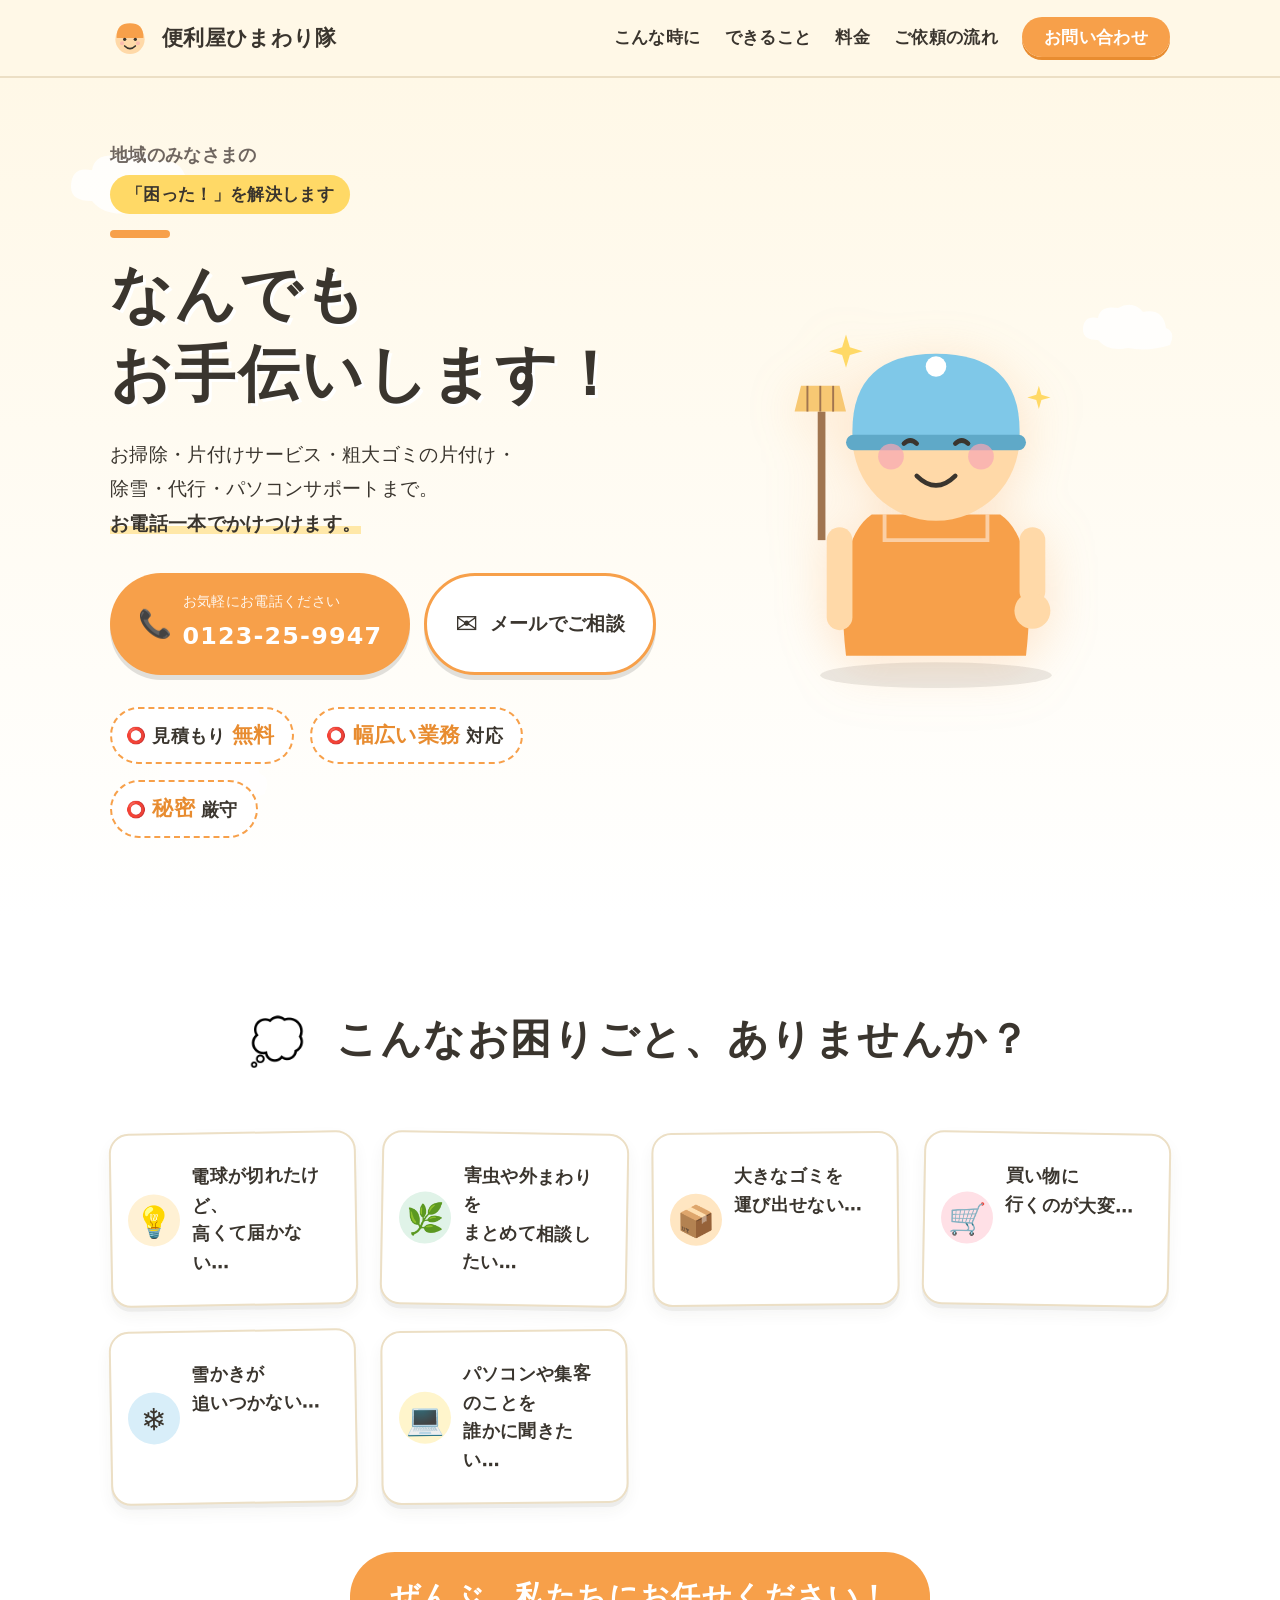
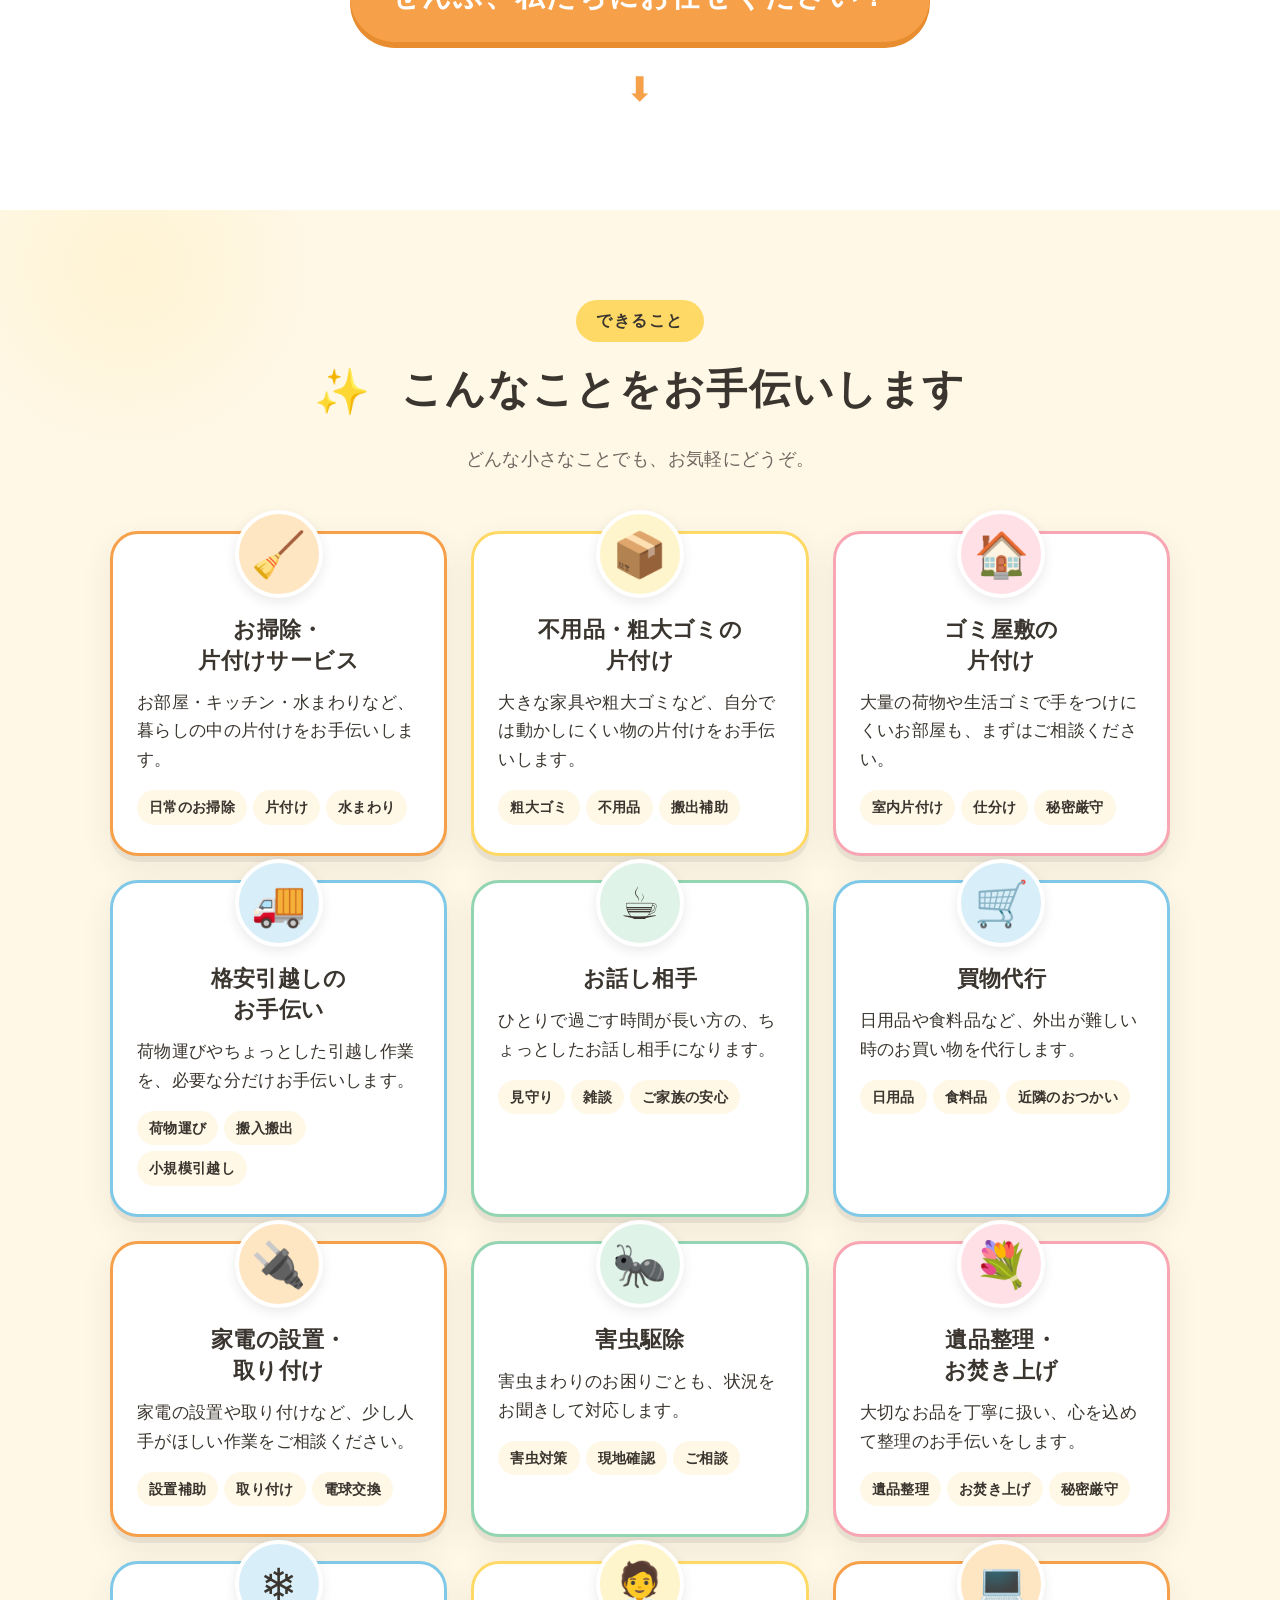
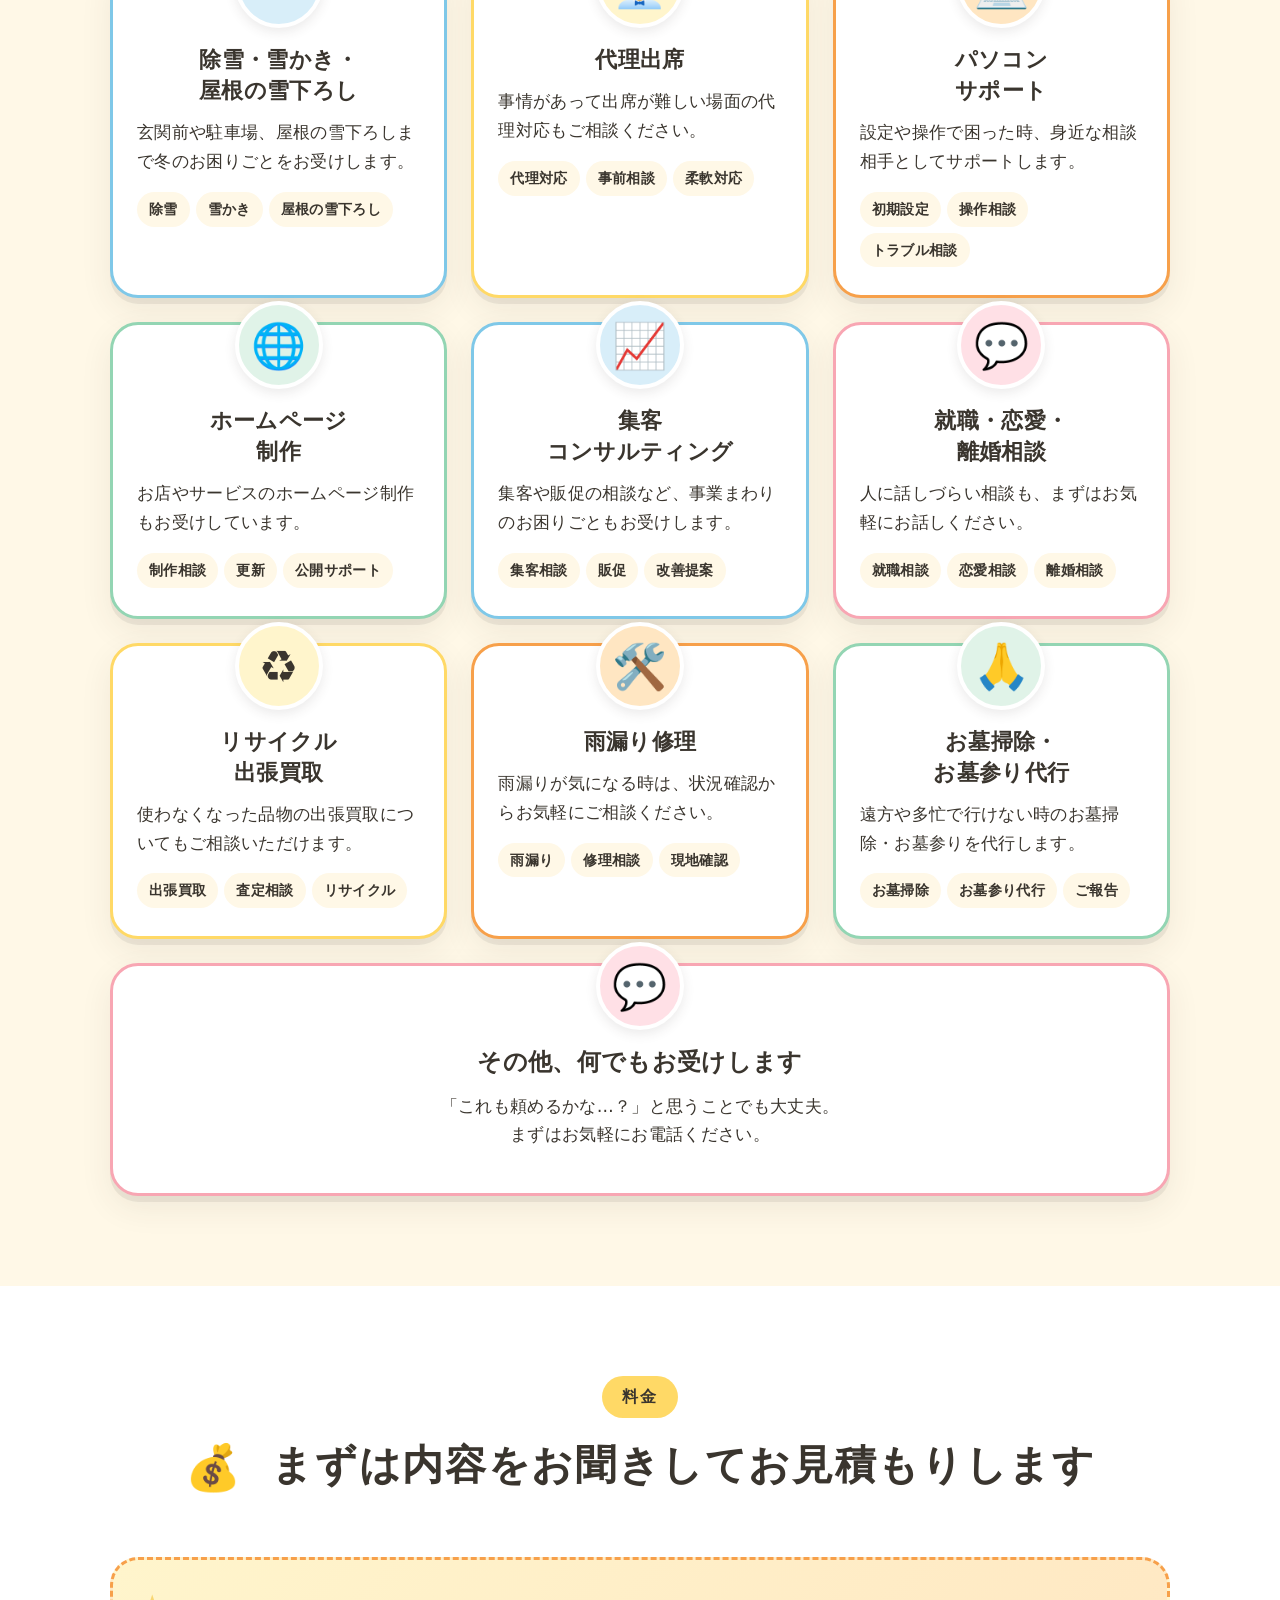
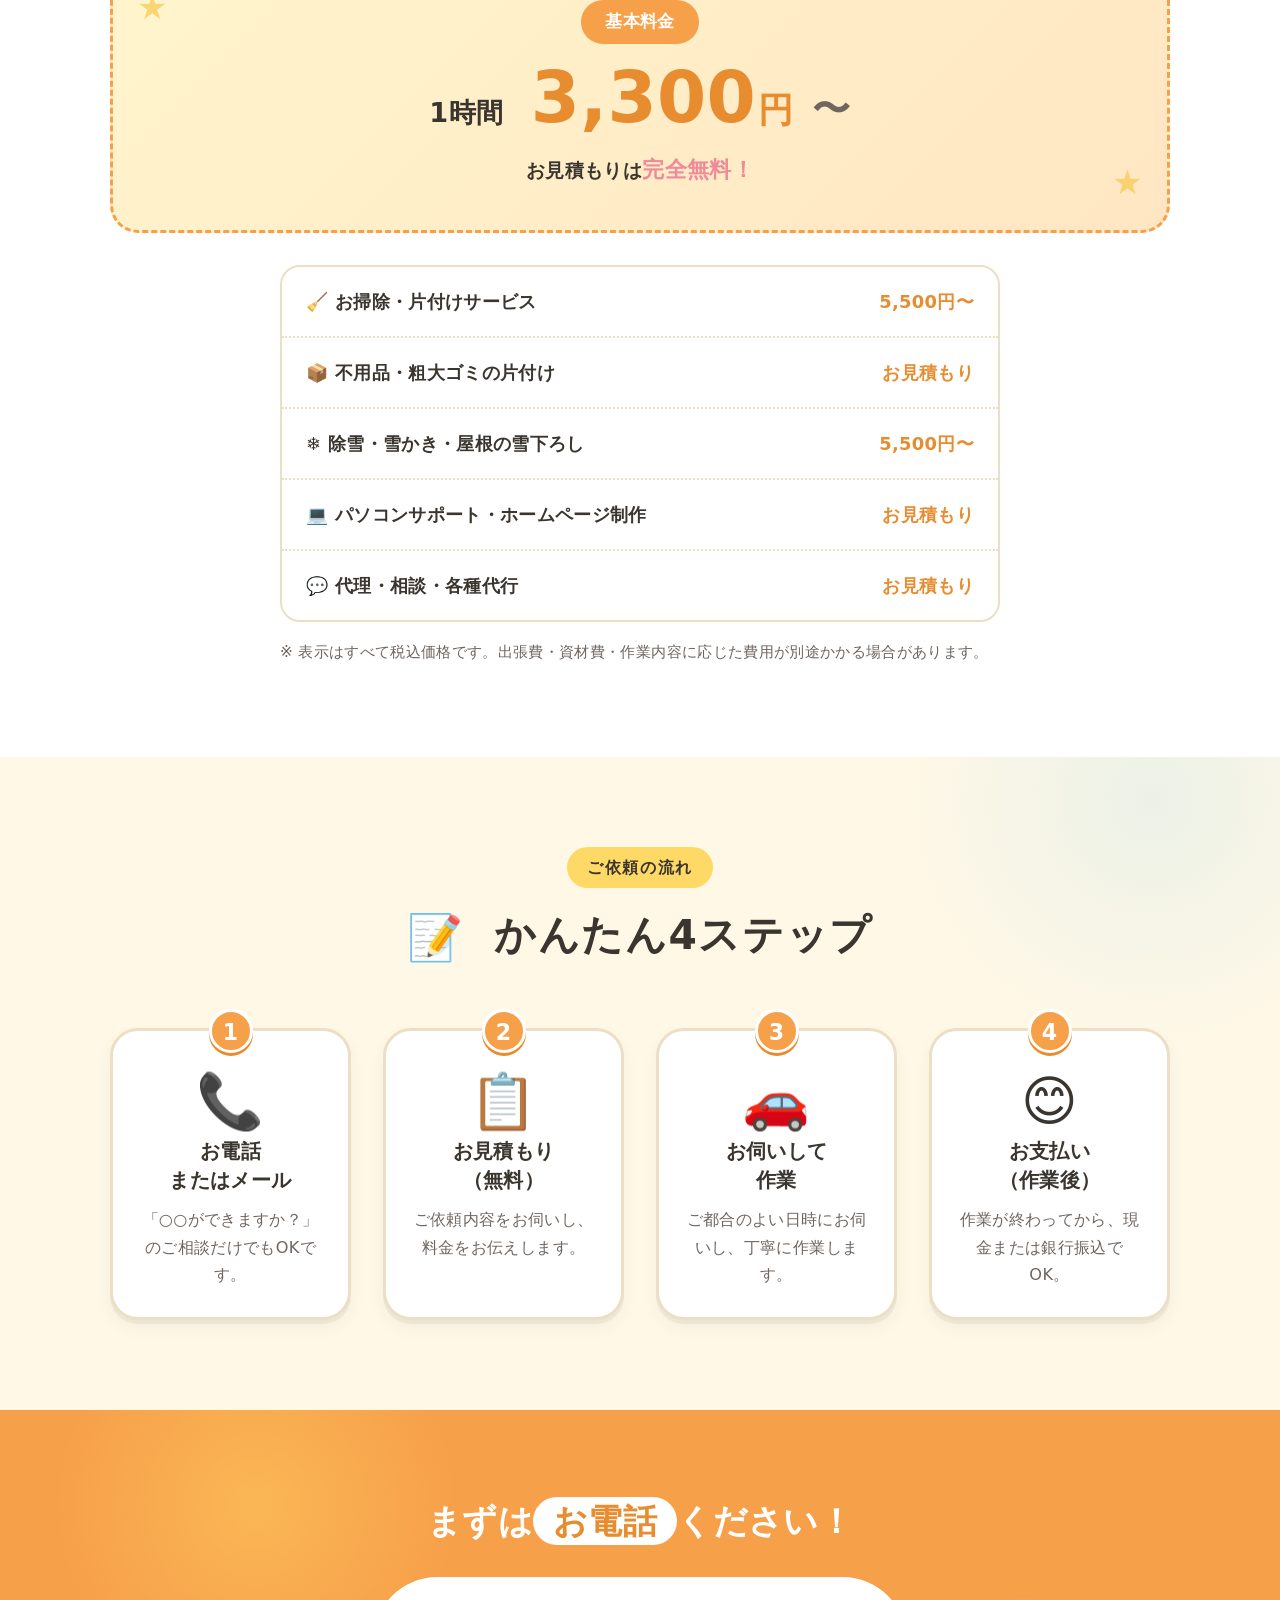
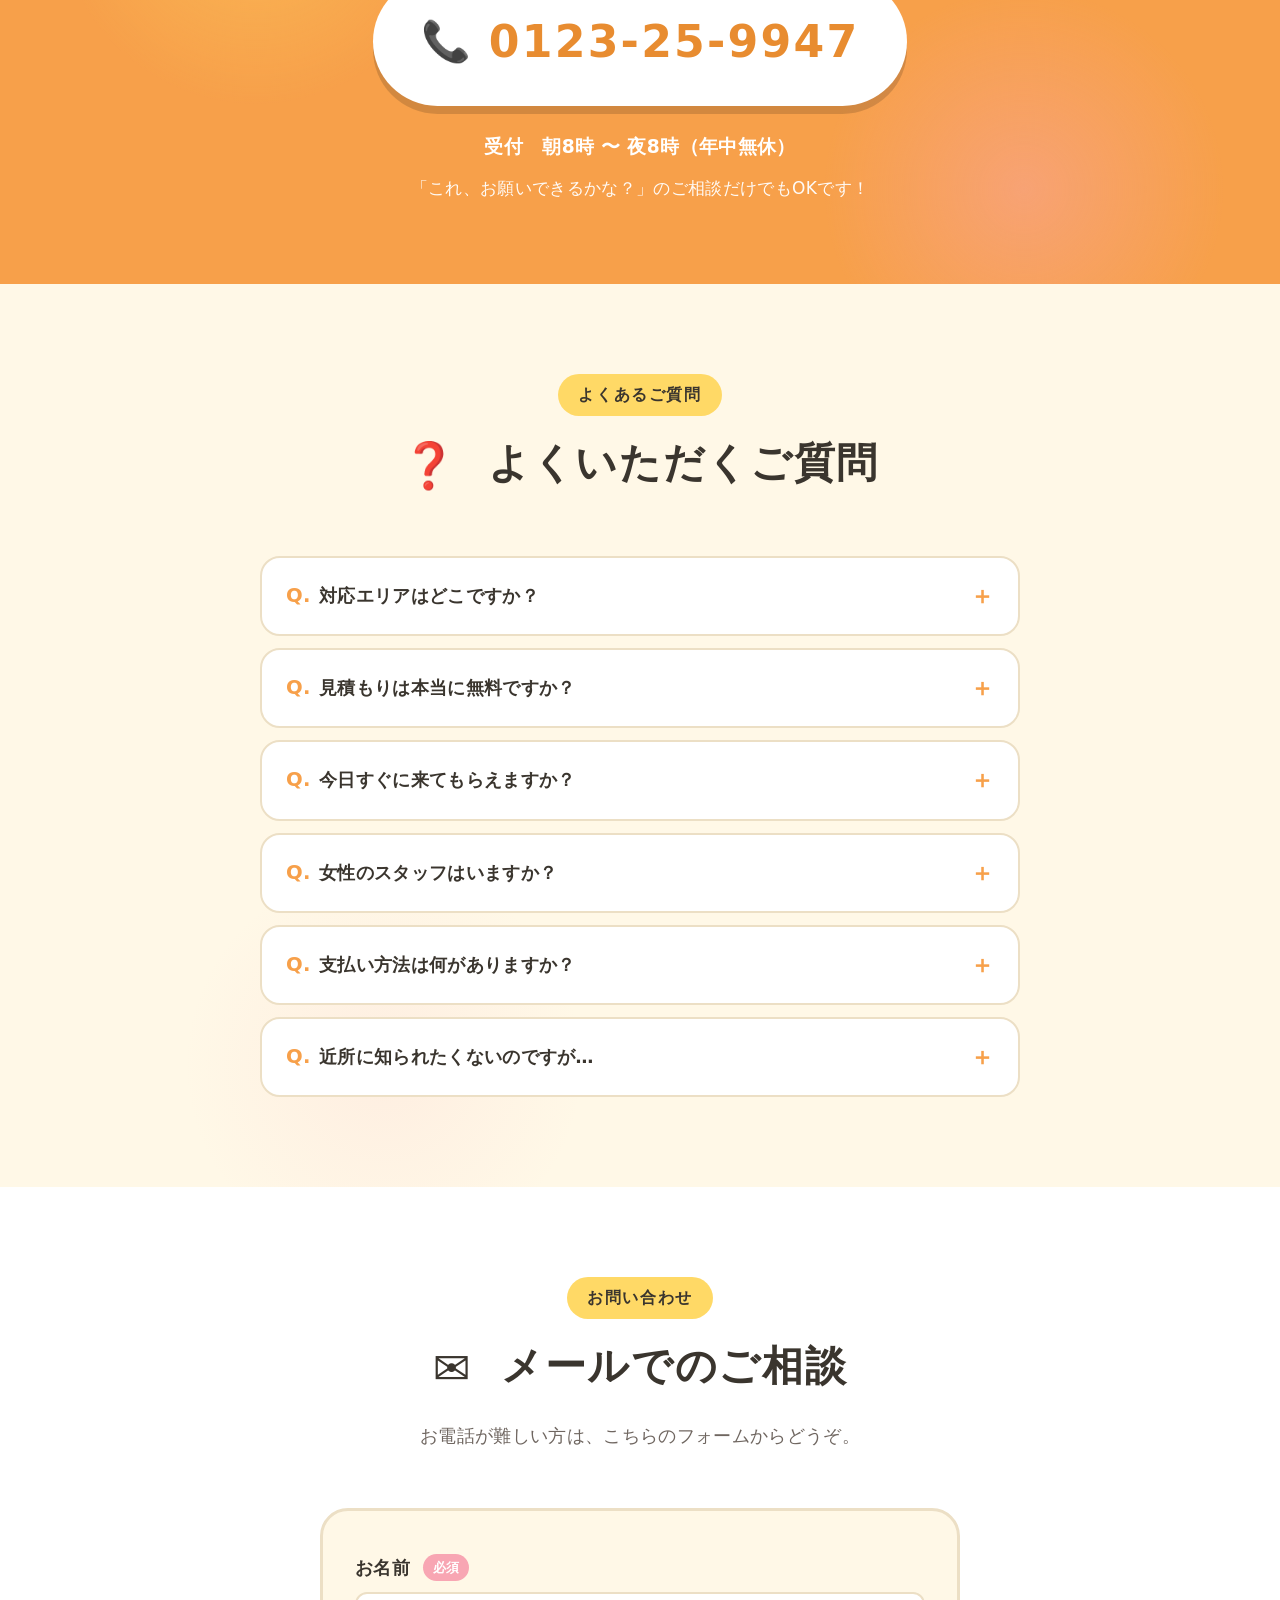
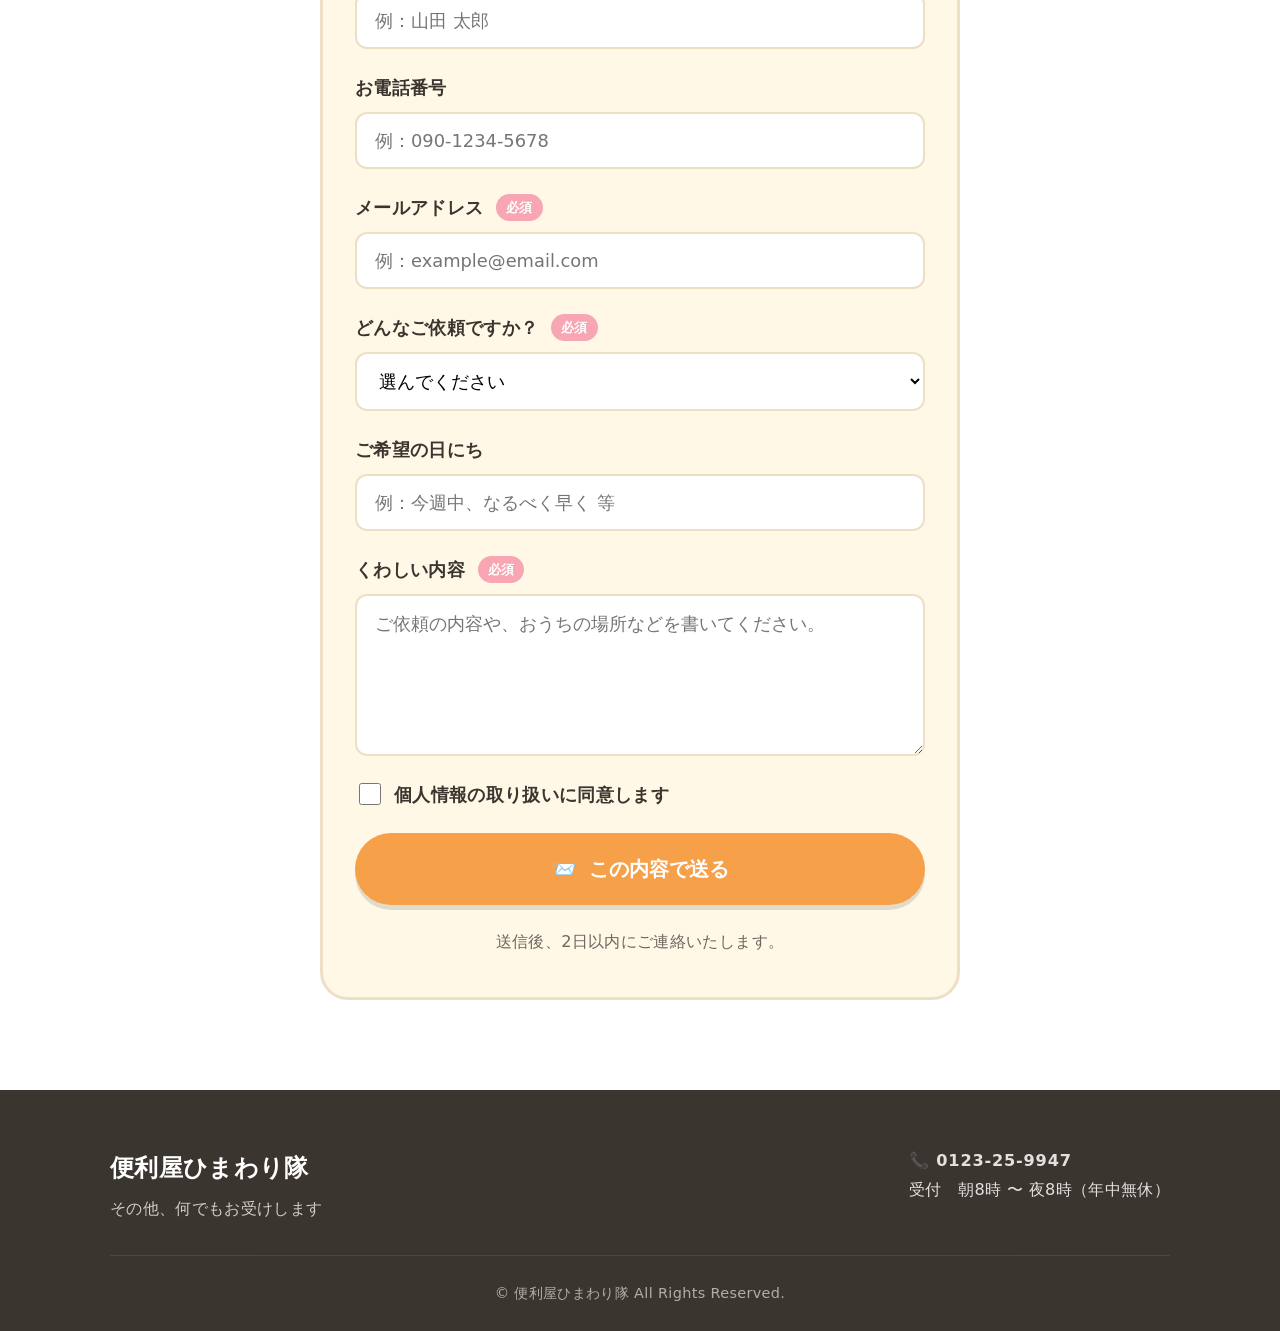
==== index.html @ 4a19ebbe "Update services from business card" ====
<!DOCTYPE html>
<html lang="ja">
<head>
<meta charset="UTF-8" />
<meta name="viewport" content="width=device-width, initial-scale=1.0" />
<meta name="description" content="便利屋ひまわり隊 — お掃除・片付けサービス、粗大ゴミの片付け、除雪、各種代行、パソコンサポートまで幅広くお受けします。" />
<title>便利屋ひまわり隊 | その他、何でもお受けします</title>
<link rel="stylesheet" href="style.css" />
</head>
<body>

<!-- 背景の装飾 -->
<svg class="bg-deco" aria-hidden="true" width="0" height="0" style="position:absolute">
  <defs>
    <symbol id="cloud" viewBox="0 0 100 60">
      <path d="M20,40 Q5,40 5,30 Q5,15 20,18 Q22,5 40,8 Q55,0 65,12 Q85,8 88,28 Q98,32 92,45 Q70,52 50,48 Q30,52 20,40 Z" fill="#ffffff"/>
    </symbol>
    <symbol id="star" viewBox="0 0 24 24">
      <path d="M12 2 L14.5 9 L22 9.5 L16 14.5 L18 22 L12 17.5 L6 22 L8 14.5 L2 9.5 L9.5 9 Z" fill="#ffd966"/>
    </symbol>
    <symbol id="heart" viewBox="0 0 24 24">
      <path d="M12 21 C-7 8 8 -3 12 6 C16 -3 31 8 12 21 Z" fill="#f8a6b3"/>
    </symbol>
    <symbol id="sparkle" viewBox="0 0 24 24">
      <path d="M12 2 L13 10 L22 12 L13 14 L12 22 L11 14 L2 12 L11 10 Z" fill="#ffd966"/>
    </symbol>
  </defs>
</svg>

<header class="header">
  <div class="container header__inner">
    <a href="#top" class="header__logo">
      <span class="header__logo-mark" aria-hidden="true">
        <!-- マスコット -->
        <svg viewBox="0 0 60 60" width="40" height="40">
          <circle cx="30" cy="32" r="22" fill="#ffd9a8"/>
          <path d="M10,28 Q10,8 30,8 Q50,8 50,28 L50,30 L10,30 Z" fill="#f7a04a"/>
          <circle cx="22" cy="32" r="2.5" fill="#3a352e"/>
          <circle cx="38" cy="32" r="2.5" fill="#3a352e"/>
          <circle cx="18" cy="38" r="3" fill="#f8a6b3" opacity="0.6"/>
          <circle cx="42" cy="38" r="3" fill="#f8a6b3" opacity="0.6"/>
          <path d="M22,42 Q30,50 38,42" stroke="#3a352e" stroke-width="2.5" fill="none" stroke-linecap="round"/>
        </svg>
      </span>
      <span class="header__logo-text">便利屋ひまわり隊</span>
    </a>
    <nav class="nav">
      <ul class="nav__list">
        <li><a href="#problems">こんな時に</a></li>
        <li><a href="#services">できること</a></li>
        <li><a href="#price">料金</a></li>
        <li><a href="#flow">ご依頼の流れ</a></li>
        <li><a href="#contact" class="nav__cta">お問い合わせ</a></li>
      </ul>
      <button class="nav__toggle" aria-label="メニューを開く" aria-expanded="false">
        <span></span><span></span><span></span>
      </button>
    </nav>
  </div>
</header>

<main id="top">

  <!-- ヒーロー -->
  <section class="hero">
    <div class="hero__clouds" aria-hidden="true">
      <svg class="hero__cloud hero__cloud--1"><use href="#cloud"/></svg>
      <svg class="hero__cloud hero__cloud--2"><use href="#cloud"/></svg>
      <svg class="hero__cloud hero__cloud--3"><use href="#cloud"/></svg>
    </div>

    <div class="container hero__inner">
      <div class="hero__text">
        <p class="hero__lead">
          <span>地域のみなさまの</span>
          <span class="hero__lead-accent">「困った！」を解決します</span>
        </p>
        <h1 class="hero__title">
          なんでも<br />
          お手伝いします！
        </h1>
        <p class="hero__desc">
          お掃除・片付けサービス・粗大ゴミの片付け・<br />
          除雪・代行・パソコンサポートまで。<br />
          <strong>お電話一本でかけつけます。</strong>
        </p>

        <div class="hero__cta">
          <a href="tel:0123259947" class="btn btn--phone">
            <span class="btn__icon">📞</span>
            <span>
              <small>お気軽にお電話ください</small>
              <strong>0123-25-9947</strong>
            </span>
          </a>
          <a href="#contact" class="btn btn--mail">
            <span class="btn__icon">✉️</span>
            <span>メールでご相談</span>
          </a>
        </div>

        <ul class="hero__points">
          <li><span class="hero__point-icon">⭕</span>見積もり<strong>無料</strong></li>
          <li><span class="hero__point-icon">⭕</span><strong>幅広い業務</strong>対応</li>
          <li><span class="hero__point-icon">⭕</span><strong>秘密</strong>厳守</li>
        </ul>
      </div>

      <!-- 大きなマスコット -->
      <div class="hero__mascot" aria-hidden="true">
        <svg viewBox="0 0 280 320" class="mascot">
          <!-- 影 -->
          <ellipse cx="140" cy="305" rx="90" ry="10" fill="#3a352e" opacity="0.1"/>
          <!-- 体 -->
          <path d="M70,290 Q60,200 90,180 L190,180 Q220,200 210,290 Z" fill="#f7a04a"/>
          <!-- 腕（左：箒） -->
          <rect x="55" y="190" width="20" height="80" rx="10" fill="#ffd9a8"/>
          <rect x="48" y="100" width="6" height="100" fill="#a07550"/>
          <path d="M30,100 L70,100 L65,80 L35,80 Z" fill="#f7c873"/>
          <line x1="40" y1="80" x2="40" y2="100" stroke="#a07550" stroke-width="1.5"/>
          <line x1="50" y1="80" x2="50" y2="100" stroke="#a07550" stroke-width="1.5"/>
          <line x1="60" y1="80" x2="60" y2="100" stroke="#a07550" stroke-width="1.5"/>
          <!-- 腕（右） -->
          <rect x="205" y="190" width="20" height="60" rx="10" fill="#ffd9a8"/>
          <circle cx="215" cy="255" r="14" fill="#ffd9a8"/>
          <!-- エプロンの紐 -->
          <path d="M100,180 L100,200 L180,200 L180,180" stroke="#fff" stroke-width="3" fill="none" opacity="0.5"/>
          <!-- 顔 -->
          <circle cx="140" cy="120" r="65" fill="#ffd9a8"/>
          <!-- 帽子 -->
          <path d="M75,115 Q75,55 140,55 Q205,55 205,115 L205,125 L75,125 Z" fill="#7fc8e8"/>
          <rect x="70" y="118" width="140" height="12" rx="6" fill="#5fa9c8"/>
          <circle cx="140" cy="65" r="8" fill="#fff"/>
          <!-- ほっぺ -->
          <circle cx="105" cy="135" r="10" fill="#f8a6b3" opacity="0.7"/>
          <circle cx="175" cy="135" r="10" fill="#f8a6b3" opacity="0.7"/>
          <!-- 目（笑顔） -->
          <path d="M115,125 Q120,120 125,125" stroke="#3a352e" stroke-width="3.5" fill="none" stroke-linecap="round"/>
          <path d="M155,125 Q160,120 165,125" stroke="#3a352e" stroke-width="3.5" fill="none" stroke-linecap="round"/>
          <!-- 口 -->
          <path d="M125,150 Q140,165 155,150" stroke="#3a352e" stroke-width="3.5" fill="none" stroke-linecap="round"/>
          <!-- きらきら -->
          <path d="M70,40 L73,50 L83,53 L73,56 L70,66 L67,56 L57,53 L67,50 Z" fill="#ffd966"/>
          <path d="M220,80 L222,87 L229,89 L222,91 L220,98 L218,91 L211,89 L218,87 Z" fill="#ffd966"/>
        </svg>
      </div>
    </div>
  </section>

  <!-- お困りごと -->
  <section id="problems" class="section problems">
    <div class="container">
      <header class="section__head">
        <h2 class="section__title">
          <span class="section__title-emoji">💭</span>
          こんなお困りごと、ありませんか？
        </h2>
      </header>

      <div class="problems__grid">
        <div class="bubble bubble--1">
          <span class="bubble__emoji">💡</span>
          <p>電球が切れたけど、<br />高くて届かない…</p>
        </div>
        <div class="bubble bubble--2">
          <span class="bubble__emoji">🌿</span>
          <p>害虫や外まわりを<br />まとめて相談したい…</p>
        </div>
        <div class="bubble bubble--3">
          <span class="bubble__emoji">📦</span>
          <p>大きなゴミを<br />運び出せない…</p>
        </div>
        <div class="bubble bubble--4">
          <span class="bubble__emoji">🛒</span>
          <p>買い物に<br />行くのが大変…</p>
        </div>
        <div class="bubble bubble--5">
          <span class="bubble__emoji">❄️</span>
          <p>雪かきが<br />追いつかない…</p>
        </div>
        <div class="bubble bubble--6">
          <span class="bubble__emoji">💻</span>
          <p>パソコンや集客のことを<br />誰かに聞きたい…</p>
        </div>
      </div>

      <div class="problems__answer">
        <p>ぜんぶ、私たちにお任せください！</p>
        <span class="problems__answer-arrow" aria-hidden="true">⬇</span>
      </div>
    </div>
  </section>

  <!-- できること -->
  <section id="services" class="section services">
    <div class="container">
      <header class="section__head">
        <p class="section__eyebrow">できること</p>
        <h2 class="section__title">
          <span class="section__title-emoji">✨</span>
          こんなことを<br class="sp-only" />お手伝いします
        </h2>
        <p class="section__desc">どんな小さなことでも、お気軽にどうぞ。</p>
      </header>

      <div class="services__grid">

        <article class="service-card service-card--orange">
          <div class="service-card__icon"><span>🧹</span></div>
          <h3>お掃除・<br />片付けサービス</h3>
          <p>お部屋・キッチン・水まわりなど、暮らしの中の片付けをお手伝いします。</p>
          <ul>
            <li>日常のお掃除</li>
            <li>片付け</li>
            <li>水まわり</li>
          </ul>
        </article>

        <article class="service-card service-card--yellow">
          <div class="service-card__icon"><span>📦</span></div>
          <h3>不用品・粗大ゴミの<br />片付け</h3>
          <p>大きな家具や粗大ゴミなど、自分では動かしにくい物の片付けをお手伝いします。</p>
          <ul>
            <li>粗大ゴミ</li>
            <li>不用品</li>
            <li>搬出補助</li>
          </ul>
        </article>

        <article class="service-card service-card--pink">
          <div class="service-card__icon"><span>🏠</span></div>
          <h3>ゴミ屋敷の<br />片付け</h3>
          <p>大量の荷物や生活ゴミで手をつけにくいお部屋も、まずはご相談ください。</p>
          <ul>
            <li>室内片付け</li>
            <li>仕分け</li>
            <li>秘密厳守</li>
          </ul>
        </article>

        <article class="service-card service-card--blue">
          <div class="service-card__icon"><span>🚚</span></div>
          <h3>格安引越しの<br />お手伝い</h3>
          <p>荷物運びやちょっとした引越し作業を、必要な分だけお手伝いします。</p>
          <ul>
            <li>荷物運び</li>
            <li>搬入搬出</li>
            <li>小規模引越し</li>
          </ul>
        </article>

        <article class="service-card service-card--mint">
          <div class="service-card__icon"><span>☕</span></div>
          <h3>お話し相手</h3>
          <p>ひとりで過ごす時間が長い方の、ちょっとしたお話し相手になります。</p>
          <ul>
            <li>見守り</li>
            <li>雑談</li>
            <li>ご家族の安心</li>
          </ul>
        </article>

        <article class="service-card service-card--blue">
          <div class="service-card__icon"><span>🛒</span></div>
          <h3>買物代行</h3>
          <p>日用品や食料品など、外出が難しい時のお買い物を代行します。</p>
          <ul>
            <li>日用品</li>
            <li>食料品</li>
            <li>近隣のおつかい</li>
          </ul>
        </article>

        <article class="service-card service-card--orange">
          <div class="service-card__icon"><span>🔌</span></div>
          <h3>家電の設置・<br />取り付け</h3>
          <p>家電の設置や取り付けなど、少し人手がほしい作業をご相談ください。</p>
          <ul>
            <li>設置補助</li>
            <li>取り付け</li>
            <li>電球交換</li>
          </ul>
        </article>

        <article class="service-card service-card--mint">
          <div class="service-card__icon"><span>🐜</span></div>
          <h3>害虫駆除</h3>
          <p>害虫まわりのお困りごとも、状況をお聞きして対応します。</p>
          <ul>
            <li>害虫対策</li>
            <li>現地確認</li>
            <li>ご相談</li>
          </ul>
        </article>

        <article class="service-card service-card--pink">
          <div class="service-card__icon"><span>💐</span></div>
          <h3>遺品整理・<br />お焚き上げ</h3>
          <p>大切なお品を丁寧に扱い、心を込めて整理のお手伝いをします。</p>
          <ul>
            <li>遺品整理</li>
            <li>お焚き上げ</li>
            <li>秘密厳守</li>
          </ul>
        </article>

        <article class="service-card service-card--blue">
          <div class="service-card__icon"><span>❄️</span></div>
          <h3>除雪・雪かき・<br />屋根の雪下ろし</h3>
          <p>玄関前や駐車場、屋根の雪下ろしまで冬のお困りごとをお受けします。</p>
          <ul>
            <li>除雪</li>
            <li>雪かき</li>
            <li>屋根の雪下ろし</li>
          </ul>
        </article>

        <article class="service-card service-card--yellow">
          <div class="service-card__icon"><span>🧑‍💼</span></div>
          <h3>代理出席</h3>
          <p>事情があって出席が難しい場面の代理対応もご相談ください。</p>
          <ul>
            <li>代理対応</li>
            <li>事前相談</li>
            <li>柔軟対応</li>
          </ul>
        </article>

        <article class="service-card service-card--orange">
          <div class="service-card__icon"><span>💻</span></div>
          <h3>パソコン<br />サポート</h3>
          <p>設定や操作で困った時、身近な相談相手としてサポートします。</p>
          <ul>
            <li>初期設定</li>
            <li>操作相談</li>
            <li>トラブル相談</li>
          </ul>
        </article>

        <article class="service-card service-card--mint">
          <div class="service-card__icon"><span>🌐</span></div>
          <h3>ホームページ<br />制作</h3>
          <p>お店やサービスのホームページ制作もお受けしています。</p>
          <ul>
            <li>制作相談</li>
            <li>更新</li>
            <li>公開サポート</li>
          </ul>
        </article>

        <article class="service-card service-card--blue">
          <div class="service-card__icon"><span>📈</span></div>
          <h3>集客<br />コンサルティング</h3>
          <p>集客や販促の相談など、事業まわりのお困りごともお受けします。</p>
          <ul>
            <li>集客相談</li>
            <li>販促</li>
            <li>改善提案</li>
          </ul>
        </article>

        <article class="service-card service-card--pink">
          <div class="service-card__icon"><span>💬</span></div>
          <h3>就職・恋愛・<br />離婚相談</h3>
          <p>人に話しづらい相談も、まずはお気軽にお話しください。</p>
          <ul>
            <li>就職相談</li>
            <li>恋愛相談</li>
            <li>離婚相談</li>
          </ul>
        </article>

        <article class="service-card service-card--yellow">
          <div class="service-card__icon"><span>♻️</span></div>
          <h3>リサイクル<br />出張買取</h3>
          <p>使わなくなった品物の出張買取についてもご相談いただけます。</p>
          <ul>
            <li>出張買取</li>
            <li>査定相談</li>
            <li>リサイクル</li>
          </ul>
        </article>

        <article class="service-card service-card--orange">
          <div class="service-card__icon"><span>🛠️</span></div>
          <h3>雨漏り修理</h3>
          <p>雨漏りが気になる時は、状況確認からお気軽にご相談ください。</p>
          <ul>
            <li>雨漏り</li>
            <li>修理相談</li>
            <li>現地確認</li>
          </ul>
        </article>

        <article class="service-card service-card--mint">
          <div class="service-card__icon"><span>🙏</span></div>
          <h3>お墓掃除・<br />お墓参り代行</h3>
          <p>遠方や多忙で行けない時のお墓掃除・お墓参りを代行します。</p>
          <ul>
            <li>お墓掃除</li>
            <li>お墓参り代行</li>
            <li>ご報告</li>
          </ul>
        </article>

        <article class="service-card service-card--pink service-card--wide">
          <div class="service-card__icon"><span>💬</span></div>
          <h3>その他、何でもお受けします</h3>
          <p>「これも頼めるかな…？」と思うことでも大丈夫。<br />まずはお気軽にお電話ください。</p>
        </article>

      </div>
    </div>
  </section>

  <!-- 料金 -->
  <section id="price" class="section price">
    <div class="container">
      <header class="section__head">
        <p class="section__eyebrow">料金</p>
        <h2 class="section__title">
          <span class="section__title-emoji">💰</span>
          まずは内容をお聞きしてお見積もりします
        </h2>
      </header>

      <div class="price__big">
        <p class="price__big-label">基本料金</p>
        <p class="price__big-amount">
          <span class="price__big-prefix">1時間</span>
          <strong>3,300<span>円</span></strong>
          <span class="price__big-suffix">〜</span>
        </p>
        <p class="price__big-note">お見積もりは<strong>完全無料！</strong></p>
      </div>

      <div class="price__table">
        <div class="price__row">
          <div>🧹 お掃除・片付けサービス</div>
          <div>5,500円〜</div>
        </div>
        <div class="price__row">
          <div>📦 不用品・粗大ゴミの片付け</div>
          <div>お見積もり</div>
        </div>
        <div class="price__row">
          <div>❄️ 除雪・雪かき・屋根の雪下ろし</div>
          <div>5,500円〜</div>
        </div>
        <div class="price__row">
          <div>💻 パソコンサポート・ホームページ制作</div>
          <div>お見積もり</div>
        </div>
        <div class="price__row">
          <div>💬 代理・相談・各種代行</div>
          <div>お見積もり</div>
        </div>
      </div>
      <p class="price__note">※ 表示はすべて税込価格です。出張費・資材費・作業内容に応じた費用が別途かかる場合があります。</p>
    </div>
  </section>

  <!-- ご依頼の流れ -->
  <section id="flow" class="section flow">
    <div class="container">
      <header class="section__head">
        <p class="section__eyebrow">ご依頼の流れ</p>
        <h2 class="section__title">
          <span class="section__title-emoji">📝</span>
          かんたん4ステップ
        </h2>
      </header>

      <ol class="flow__list">
        <li class="flow__item">
          <div class="flow__num">1</div>
          <div class="flow__icon">📞</div>
          <h3>お電話<br />またはメール</h3>
          <p>「○○ができますか？」のご相談だけでもOKです。</p>
        </li>
        <li class="flow__item">
          <div class="flow__num">2</div>
          <div class="flow__icon">📋</div>
          <h3>お見積もり<br />（無料）</h3>
          <p>ご依頼内容をお伺いし、料金をお伝えします。</p>
        </li>
        <li class="flow__item">
          <div class="flow__num">3</div>
          <div class="flow__icon">🚗</div>
          <h3>お伺いして<br />作業</h3>
          <p>ご都合のよい日時にお伺いし、丁寧に作業します。</p>
        </li>
        <li class="flow__item">
          <div class="flow__num">4</div>
          <div class="flow__icon">😊</div>
          <h3>お支払い<br />（作業後）</h3>
          <p>作業が終わってから、現金または銀行振込でOK。</p>
        </li>
      </ol>
    </div>
  </section>

  <!-- 大きな電話CTA -->
  <section class="big-cta">
    <div class="container">
      <p class="big-cta__lead">まずは<strong>お電話</strong>ください！</p>
      <a href="tel:0123259947" class="big-cta__phone">
        <span class="big-cta__phone-icon">📞</span>
        <span class="big-cta__phone-num">0123-25-9947</span>
      </a>
      <p class="big-cta__hours">受付　朝8時 〜 夜8時（年中無休）</p>
      <p class="big-cta__sub">「これ、お願いできるかな？」のご相談だけでもOKです！</p>
    </div>
  </section>

  <!-- よくある質問 -->
  <section id="faq" class="section faq">
    <div class="container">
      <header class="section__head">
        <p class="section__eyebrow">よくあるご質問</p>
        <h2 class="section__title">
          <span class="section__title-emoji">❓</span>
          よくいただくご質問
        </h2>
      </header>

      <div class="faq__list">
        <details class="faq__item">
          <summary>対応エリアはどこですか？</summary>
          <p>地域内を中心に、近隣地域も対応可能です。エリア外の場合もまずはご相談ください。</p>
        </details>
        <details class="faq__item">
          <summary>見積もりは本当に無料ですか？</summary>
          <p>はい、完全無料です。お見積もりの後でキャンセルされても料金はかかりません。</p>
        </details>
        <details class="faq__item">
          <summary>今日すぐに来てもらえますか？</summary>
          <p>スケジュールが空いていれば即日対応も可能です。お急ぎの場合はお電話でご連絡ください。</p>
        </details>
        <details class="faq__item">
          <summary>女性のスタッフはいますか？</summary>
          <p>ご要望に応じて手配いたします。お気軽にお申し付けください。</p>
        </details>
        <details class="faq__item">
          <summary>支払い方法は何がありますか？</summary>
          <p>現金、銀行振込に対応しております。</p>
        </details>
        <details class="faq__item">
          <summary>近所に知られたくないのですが…</summary>
          <p>無地のお車でお伺いするなど、ご事情に応じて配慮いたします。秘密厳守でご対応します。</p>
        </details>
      </div>
    </div>
  </section>

  <!-- お問い合わせ -->
  <section id="contact" class="section contact">
    <div class="container">
      <header class="section__head">
        <p class="section__eyebrow">お問い合わせ</p>
        <h2 class="section__title">
          <span class="section__title-emoji">✉️</span>
          メールでのご相談
        </h2>
        <p class="section__desc">お電話が難しい方は、こちらのフォームからどうぞ。</p>
      </header>

      <form class="contact__form" id="contactForm" novalidate>
        <div class="form__row">
          <label for="name">お名前 <span class="form__req">必須</span></label>
          <input type="text" id="name" name="name" required autocomplete="name" placeholder="例：山田 太郎" />
        </div>

        <div class="form__row">
          <label for="tel">お電話番号</label>
          <input type="tel" id="tel" name="tel" autocomplete="tel" placeholder="例：090-1234-5678" />
        </div>

        <div class="form__row">
          <label for="email">メールアドレス <span class="form__req">必須</span></label>
          <input type="email" id="email" name="email" required autocomplete="email" placeholder="例：example@email.com" />
        </div>

        <div class="form__row">
          <label for="service">どんなご依頼ですか？ <span class="form__req">必須</span></label>
          <select id="service" name="service" required>
            <option value="">選んでください</option>
            <option>お掃除・片付けサービス</option>
            <option>不用品・粗大ゴミの片付け</option>
            <option>ゴミ屋敷の片付け</option>
            <option>格安引越しのお手伝い</option>
            <option>お話し相手</option>
            <option>買物代行</option>
            <option>家電の設置・取り付け</option>
            <option>害虫駆除</option>
            <option>遺品整理・お焚き上げ</option>
            <option>除雪・雪かき・屋根の雪下ろし</option>
            <option>代理出席</option>
            <option>パソコンサポート</option>
            <option>ホームページ制作</option>
            <option>集客コンサルティング</option>
            <option>就職・恋愛・離婚相談</option>
            <option>リサイクル出張買取</option>
            <option>雨漏り修理</option>
            <option>お墓掃除・お墓参り代行</option>
            <option>その他</option>
          </select>
        </div>

        <div class="form__row">
          <label for="date">ご希望の日にち</label>
          <input type="text" id="date" name="date" placeholder="例：今週中、なるべく早く 等" />
        </div>

        <div class="form__row">
          <label for="message">くわしい内容 <span class="form__req">必須</span></label>
          <textarea id="message" name="message" rows="6" required placeholder="ご依頼の内容や、おうちの場所などを書いてください。"></textarea>
        </div>

        <div class="form__row form__row--check">
          <label class="form__check">
            <input type="checkbox" id="agree" required />
            <span>個人情報の取り扱いに同意します</span>
          </label>
        </div>

        <button type="submit" class="btn btn--submit">
          <span>📨</span>この内容で送る
        </button>
        <p class="form__note">送信後、2日以内にご連絡いたします。</p>
      </form>
    </div>
  </section>

</main>

<footer class="footer">
  <div class="container">
    <div class="footer__main">
      <div class="footer__brand">
        <p class="footer__logo">便利屋ひまわり隊</p>
        <p class="footer__tag">その他、何でもお受けします</p>
      </div>
      <div class="footer__contact">
        <p class="footer__phone">📞 0123-25-9947</p>
        <p>受付　朝8時 〜 夜8時（年中無休）</p>
      </div>
    </div>
    <p class="footer__copy">© 便利屋ひまわり隊 All Rights Reserved.</p>
  </div>
</footer>

<script src="script.js"></script>
</body>
</html>
---- style.css ----
/* ============ 設定 ============ */
*,
*::before,
*::after { box-sizing: border-box; }

:root {
  --c-cream: #fff8e7;
  --c-cream-deep: #fff1d4;
  --c-orange: #f7a04a;
  --c-orange-deep: #e88c30;
  --c-blue: #7fc8e8;
  --c-blue-deep: #5fa9c8;
  --c-pink: #f8a6b3;
  --c-pink-deep: #ee8a99;
  --c-mint: #93d5b3;
  --c-mint-deep: #6fb892;
  --c-yellow: #ffd966;
  --c-yellow-deep: #f4c33a;
  --c-text: #3a352e;
  --c-muted: #6f6660;
  --c-border: #ecdfc5;
  --shadow: 0 6px 0 rgba(58, 53, 46, 0.08), 0 12px 32px rgba(58, 53, 46, 0.08);
  --shadow-sm: 0 4px 0 rgba(58, 53, 46, 0.06), 0 8px 16px rgba(58, 53, 46, 0.05);
  --r-lg: 28px;
  --r-md: 20px;
  --r-sm: 12px;
}

html {
  scroll-behavior: smooth;
  font-size: 17px;
}

body {
  margin: 0;
  font-family: "Hiragino Maru Gothic ProN", "Yu Gothic", "Yu Gothic Medium",
    "Noto Sans JP", "Hiragino Kaku Gothic ProN", "Meiryo", system-ui, sans-serif;
  color: var(--c-text);
  background: var(--c-cream);
  background-image:
    radial-gradient(circle at 10% 20%, rgba(255, 217, 102, 0.15) 0, transparent 200px),
    radial-gradient(circle at 90% 60%, rgba(127, 200, 232, 0.15) 0, transparent 250px),
    radial-gradient(circle at 30% 80%, rgba(248, 166, 179, 0.12) 0, transparent 200px);
  line-height: 1.85;
  font-weight: 500;
  -webkit-font-smoothing: antialiased;
  letter-spacing: 0.02em;
}

a {
  color: var(--c-orange-deep);
  text-decoration: none;
}
a:hover { opacity: 0.8; }

img { max-width: 100%; display: block; }

.container {
  width: 100%;
  max-width: 1100px;
  margin-inline: auto;
  padding-inline: 20px;
}

.section { padding: 90px 0; position: relative; }

.section__head {
  text-align: center;
  margin-bottom: 56px;
}
.section__eyebrow {
  display: inline-block;
  background: var(--c-yellow);
  color: var(--c-text);
  font-weight: 700;
  font-size: 0.95rem;
  padding: 6px 20px;
  border-radius: 999px;
  margin: 0 0 16px;
  letter-spacing: 0.1em;
}
.section__title {
  font-size: clamp(1.6rem, 4vw, 2.4rem);
  margin: 0 0 16px;
  font-weight: 800;
  line-height: 1.5;
  letter-spacing: 0.04em;
}
.section__title-emoji {
  display: inline-block;
  margin-right: 0.3em;
  font-size: 1.1em;
  vertical-align: middle;
}
.section__desc {
  color: var(--c-muted);
  max-width: 640px;
  margin: 0 auto;
  font-size: 1.05rem;
}

.sp-only { display: none; }

/* ============ ボタン ============ */
.btn {
  display: inline-flex;
  align-items: center;
  justify-content: center;
  gap: 0.6em;
  padding: 18px 32px;
  border-radius: 999px;
  font-weight: 700;
  font-size: 1.1rem;
  cursor: pointer;
  border: none;
  font-family: inherit;
  transition: transform 0.15s, box-shadow 0.15s;
  text-decoration: none;
  box-shadow: 0 5px 0 rgba(58, 53, 46, 0.15);
}
.btn:hover {
  transform: translateY(-2px);
  box-shadow: 0 7px 0 rgba(58, 53, 46, 0.15);
  opacity: 1;
}
.btn:active {
  transform: translateY(2px);
  box-shadow: 0 2px 0 rgba(58, 53, 46, 0.15);
}
.btn--phone {
  background: var(--c-orange);
  color: #fff !important;
  padding: 16px 28px;
  text-align: left;
  flex-direction: row;
  font-size: 1rem;
}
.btn--phone strong {
  display: block;
  font-size: 1.4rem;
  letter-spacing: 0.05em;
}
.btn--phone small {
  display: block;
  font-size: 0.8rem;
  font-weight: 500;
  opacity: 0.9;
}
.btn--mail {
  background: #fff;
  color: var(--c-text);
  border: 3px solid var(--c-orange);
  padding: 16px 28px;
}
.btn__icon { font-size: 1.6rem; }
.btn--submit {
  background: var(--c-orange);
  color: #fff;
  width: 100%;
  padding: 22px;
  font-size: 1.2rem;
}
.btn--submit:hover { background: var(--c-orange-deep); }

/* ============ ヘッダー ============ */
.header {
  position: sticky;
  top: 0;
  z-index: 100;
  background: rgba(255, 248, 231, 0.95);
  backdrop-filter: blur(10px);
  border-bottom: 2px solid var(--c-border);
}
.header__inner {
  display: flex;
  align-items: center;
  justify-content: space-between;
  height: 76px;
}
.header__logo {
  display: flex;
  align-items: center;
  gap: 12px;
  font-weight: 800;
  font-size: 1.25rem;
  color: var(--c-text);
}
.header__logo-mark { display: inline-flex; }
.nav__list {
  display: flex;
  align-items: center;
  gap: 24px;
  margin: 0;
  padding: 0;
  list-style: none;
}
.nav__list a {
  font-size: 1rem;
  font-weight: 700;
  color: var(--c-text);
}
.nav__cta {
  background: var(--c-orange);
  color: #fff !important;
  padding: 10px 22px;
  border-radius: 999px;
  box-shadow: 0 3px 0 var(--c-orange-deep);
}
.nav__cta:hover { transform: translateY(-1px); opacity: 1; }
.nav__toggle {
  display: none;
  flex-direction: column;
  gap: 5px;
  width: 32px;
  background: none;
  border: none;
  cursor: pointer;
  padding: 4px;
}
.nav__toggle span {
  display: block;
  height: 3px;
  background: var(--c-text);
  border-radius: 3px;
}

/* ============ ヒーロー ============ */
.hero {
  position: relative;
  padding: 60px 0 80px;
  background:
    linear-gradient(180deg, #fff8e7 0%, #fff 100%);
  overflow: hidden;
}
.hero__clouds {
  position: absolute;
  inset: 0;
  pointer-events: none;
  overflow: hidden;
}
.hero__cloud {
  position: absolute;
  width: 140px;
  height: 84px;
  opacity: 0.85;
  animation: float 8s ease-in-out infinite;
}
.hero__cloud--1 { top: 8%; left: 5%; }
.hero__cloud--2 { top: 25%; right: 8%; width: 100px; animation-delay: 1.5s; }
.hero__cloud--3 { bottom: 12%; left: 12%; width: 120px; animation-delay: 3s; }
@keyframes float {
  0%, 100% { transform: translateY(0); }
  50% { transform: translateY(-12px); }
}

.hero__inner {
  display: grid;
  grid-template-columns: 1.2fr 1fr;
  gap: 32px;
  align-items: center;
  position: relative;
  z-index: 1;
}
.hero__lead {
  display: flex;
  flex-direction: column;
  gap: 4px;
  margin: 0 0 16px;
  font-weight: 700;
  font-size: 1.05rem;
  color: var(--c-muted);
}
.hero__lead-accent {
  display: inline-block;
  background: var(--c-yellow);
  color: var(--c-text);
  padding: 4px 16px;
  border-radius: 999px;
  align-self: flex-start;
  font-size: 1rem;
}
.hero__title {
  font-size: clamp(2.2rem, 6vw, 3.6rem);
  font-weight: 900;
  line-height: 1.3;
  margin: 0 0 24px;
  letter-spacing: 0.04em;
  color: var(--c-text);
  text-shadow: 3px 3px 0 #fff;
}
.hero__title::before {
  content: "";
  display: block;
  width: 60px;
  height: 8px;
  background: var(--c-orange);
  border-radius: 999px;
  margin-bottom: 16px;
}
.hero__desc {
  font-size: 1.1rem;
  margin: 0 0 32px;
  color: var(--c-text);
}
.hero__desc strong {
  background: linear-gradient(transparent 60%, #ffe8a8 60%);
  font-weight: 800;
}
.hero__cta {
  display: flex;
  flex-wrap: wrap;
  gap: 14px;
  margin-bottom: 32px;
}
.hero__points {
  list-style: none;
  padding: 0;
  margin: 0;
  display: flex;
  flex-wrap: wrap;
  gap: 16px;
  font-size: 1.05rem;
  font-weight: 700;
}
.hero__points li {
  background: #fff;
  padding: 8px 18px 8px 14px;
  border-radius: 999px;
  border: 2px dashed var(--c-orange);
  display: inline-flex;
  align-items: center;
  gap: 6px;
}
.hero__point-icon {
  color: var(--c-orange);
  font-size: 0.9em;
}
.hero__points strong {
  color: var(--c-orange-deep);
  font-size: 1.15em;
}

.hero__mascot {
  display: flex;
  justify-content: center;
  position: relative;
}
.mascot {
  width: 100%;
  max-width: 360px;
  height: auto;
  filter: drop-shadow(0 8px 24px rgba(247, 160, 74, 0.25));
  animation: bob 3s ease-in-out infinite;
}
@keyframes bob {
  0%, 100% { transform: translateY(0) rotate(-1deg); }
  50% { transform: translateY(-10px) rotate(1deg); }
}

/* ============ お困りごと ============ */
.problems {
  background: #fff;
}
.problems__grid {
  display: grid;
  grid-template-columns: repeat(auto-fit, minmax(240px, 1fr));
  gap: 24px;
  margin-bottom: 48px;
}
.bubble {
  position: relative;
  background: #fff;
  border-radius: var(--r-md);
  padding: 28px 20px 28px 80px;
  box-shadow: var(--shadow-sm);
  border: 2px solid var(--c-border);
  transform: rotate(-1deg);
}
.bubble:nth-child(2n) { transform: rotate(1deg); }
.bubble:nth-child(3n) { transform: rotate(-0.5deg); }
.bubble p {
  margin: 0;
  font-size: 1.05rem;
  font-weight: 700;
  line-height: 1.6;
}
.bubble__emoji {
  position: absolute;
  left: 16px;
  top: 50%;
  transform: translateY(-50%);
  width: 52px;
  height: 52px;
  display: grid;
  place-items: center;
  border-radius: 50%;
  font-size: 1.8rem;
}
.bubble--1 .bubble__emoji { background: #fff1d4; }
.bubble--2 .bubble__emoji { background: #e0f3e8; }
.bubble--3 .bubble__emoji { background: #ffe6c2; }
.bubble--4 .bubble__emoji { background: #ffe0e6; }
.bubble--5 .bubble__emoji { background: #d8eef9; }
.bubble--6 .bubble__emoji { background: #fff5cc; }

.problems__answer {
  text-align: center;
  margin-top: 48px;
}
.problems__answer p {
  display: inline-block;
  background: var(--c-orange);
  color: #fff;
  font-size: clamp(1.2rem, 3vw, 1.7rem);
  font-weight: 800;
  padding: 18px 40px;
  border-radius: 999px;
  box-shadow: 0 6px 0 var(--c-orange-deep);
  margin: 0;
  letter-spacing: 0.05em;
}
.problems__answer-arrow {
  display: block;
  margin-top: 16px;
  font-size: 2rem;
  color: var(--c-orange);
}

/* ============ できること ============ */
.services__grid {
  display: grid;
  grid-template-columns: repeat(auto-fit, minmax(260px, 1fr));
  gap: 24px;
}
.service-card {
  background: #fff;
  border-radius: var(--r-lg);
  padding: 32px 24px 28px;
  border: 3px solid;
  box-shadow: var(--shadow);
  position: relative;
  transition: transform 0.2s;
}
.service-card:hover {
  transform: translateY(-6px);
}
.service-card__icon {
  width: 88px;
  height: 88px;
  border-radius: 50%;
  display: grid;
  place-items: center;
  margin: -56px auto 16px;
  border: 4px solid #fff;
  box-shadow: 0 4px 12px rgba(58, 53, 46, 0.1);
  font-size: 2.6rem;
}
.service-card h3 {
  font-size: 1.3rem;
  margin: 0 0 12px;
  font-weight: 800;
  text-align: center;
  line-height: 1.4;
}
.service-card h3 small {
  display: block;
  font-size: 0.75rem;
  color: var(--c-muted);
  font-weight: 600;
  margin-top: 4px;
}
.service-card p {
  margin: 0 0 16px;
  font-size: 1rem;
  color: var(--c-text);
  line-height: 1.7;
}
.service-card p strong {
  color: var(--c-pink-deep);
  font-weight: 800;
}
.service-card ul {
  list-style: none;
  padding: 0;
  margin: 0;
  display: flex;
  flex-wrap: wrap;
  gap: 6px;
}
.service-card ul li {
  background: var(--c-cream);
  padding: 4px 12px;
  border-radius: 999px;
  font-size: 0.85rem;
  font-weight: 600;
}
.service-card--orange { border-color: var(--c-orange); }
.service-card--orange .service-card__icon { background: #ffe6c2; }
.service-card--blue { border-color: var(--c-blue); }
.service-card--blue .service-card__icon { background: #d8eef9; }
.service-card--mint { border-color: var(--c-mint); }
.service-card--mint .service-card__icon { background: #e0f3e8; }
.service-card--pink { border-color: var(--c-pink); }
.service-card--pink .service-card__icon { background: #ffe0e6; }
.service-card--yellow { border-color: var(--c-yellow); }
.service-card--yellow .service-card__icon { background: #fff5cc; }
.service-card--wide {
  grid-column: 1 / -1;
  text-align: center;
}
.service-card--wide h3 { font-size: 1.4rem; }
.service-card--wide .service-card__icon {
  margin-top: -56px;
}

/* ============ 料金 ============ */
.price { background: #fff; }
.price__big {
  background: linear-gradient(135deg, #fff5cc 0%, #ffe6c2 100%);
  border-radius: var(--r-lg);
  padding: 40px 32px;
  text-align: center;
  margin-bottom: 32px;
  border: 3px dashed var(--c-orange);
  position: relative;
}
.price__big::before,
.price__big::after {
  content: "★";
  position: absolute;
  font-size: 2rem;
  color: var(--c-yellow-deep);
  opacity: 0.6;
}
.price__big::before { top: 16px; left: 24px; }
.price__big::after { bottom: 16px; right: 24px; }
.price__big-label {
  display: inline-block;
  background: var(--c-orange);
  color: #fff;
  padding: 6px 24px;
  border-radius: 999px;
  font-weight: 700;
  margin: 0 0 12px;
}
.price__big-amount {
  font-size: clamp(2rem, 6vw, 3.2rem);
  font-weight: 900;
  margin: 0 0 8px;
  color: var(--c-text);
  line-height: 1.2;
}
.price__big-prefix {
  font-size: 0.5em;
  margin-right: 0.3em;
  font-weight: 700;
}
.price__big-amount strong {
  color: var(--c-orange-deep);
  font-size: 1.3em;
}
.price__big-amount strong span {
  font-size: 0.5em;
  margin-left: 0.05em;
}
.price__big-suffix {
  font-size: 0.7em;
  color: var(--c-muted);
}
.price__big-note {
  font-size: 1.1rem;
  font-weight: 700;
  margin: 0;
  color: var(--c-text);
}
.price__big-note strong {
  color: var(--c-pink-deep);
  font-size: 1.2em;
}

.price__table {
  max-width: 720px;
  margin: 0 auto;
  border-radius: var(--r-md);
  overflow: hidden;
  border: 2px solid var(--c-border);
  background: #fff;
}
.price__row {
  display: grid;
  grid-template-columns: 2fr 1fr;
  padding: 18px 24px;
  border-bottom: 2px dotted var(--c-border);
  font-size: 1.05rem;
  font-weight: 600;
}
.price__row:last-child { border-bottom: none; }
.price__row > div:last-child {
  text-align: right;
  font-weight: 800;
  color: var(--c-orange-deep);
}
.price__note {
  margin: 16px auto 0;
  max-width: 720px;
  color: var(--c-muted);
  font-size: 0.9rem;
}

/* ============ 流れ ============ */
.flow__list {
  list-style: none;
  padding: 0;
  margin: 0;
  display: grid;
  grid-template-columns: repeat(auto-fit, minmax(220px, 1fr));
  gap: 32px;
}
.flow__item {
  position: relative;
  background: #fff;
  border-radius: var(--r-lg);
  padding: 32px 24px 28px;
  border: 3px solid var(--c-border);
  text-align: center;
  box-shadow: var(--shadow-sm);
}
.flow__num {
  position: absolute;
  top: -22px;
  left: 50%;
  transform: translateX(-50%);
  background: var(--c-orange);
  color: #fff;
  width: 44px;
  height: 44px;
  border-radius: 50%;
  display: grid;
  place-items: center;
  font-weight: 900;
  font-size: 1.3rem;
  border: 3px solid #fff;
  box-shadow: 0 3px 0 var(--c-orange-deep);
}
.flow__icon {
  font-size: 3.2rem;
  margin: 12px 0 8px;
  line-height: 1;
}
.flow__item h3 {
  font-size: 1.2rem;
  margin: 0 0 12px;
  font-weight: 800;
  line-height: 1.4;
}
.flow__item p {
  font-size: 0.95rem;
  color: var(--c-muted);
  margin: 0;
  line-height: 1.7;
}

/* ============ 大きなCTA ============ */
.big-cta {
  background:
    radial-gradient(circle at 20% 20%, rgba(255, 217, 102, 0.4) 0, transparent 200px),
    radial-gradient(circle at 80% 80%, rgba(248, 166, 179, 0.4) 0, transparent 200px),
    var(--c-orange);
  color: #fff;
  text-align: center;
  padding: 80px 0;
}
.big-cta__lead {
  font-size: clamp(1.4rem, 4vw, 2rem);
  font-weight: 800;
  margin: 0 0 24px;
}
.big-cta__lead strong {
  background: #fff;
  color: var(--c-orange-deep);
  padding: 4px 20px;
  border-radius: 999px;
}
.big-cta__phone {
  display: inline-flex;
  align-items: center;
  gap: 16px;
  background: #fff;
  color: var(--c-orange-deep);
  padding: 24px 48px;
  border-radius: 999px;
  font-weight: 900;
  font-size: clamp(1.6rem, 5vw, 2.6rem);
  box-shadow: 0 8px 0 rgba(0, 0, 0, 0.15);
  letter-spacing: 0.05em;
  transition: transform 0.15s;
}
.big-cta__phone:hover {
  transform: translateY(-3px);
  opacity: 1;
}
.big-cta__phone-icon { font-size: 0.9em; }
.big-cta__hours {
  margin: 24px 0 8px;
  font-size: 1.1rem;
  font-weight: 700;
}
.big-cta__sub {
  margin: 0;
  font-size: 1rem;
  opacity: 0.95;
}

/* ============ FAQ ============ */
.faq__list {
  max-width: 760px;
  margin: 0 auto;
  display: grid;
  gap: 12px;
}
.faq__item {
  background: #fff;
  border: 2px solid var(--c-border);
  border-radius: var(--r-md);
  overflow: hidden;
}
.faq__item summary {
  cursor: pointer;
  padding: 20px 60px 20px 24px;
  font-weight: 700;
  font-size: 1.05rem;
  position: relative;
  list-style: none;
}
.faq__item summary::-webkit-details-marker { display: none; }
.faq__item summary::before {
  content: "Q.";
  color: var(--c-orange);
  font-weight: 900;
  margin-right: 8px;
  font-size: 1.1em;
}
.faq__item summary::after {
  content: "＋";
  position: absolute;
  right: 24px;
  top: 50%;
  transform: translateY(-50%);
  font-size: 1.4rem;
  color: var(--c-orange);
  font-weight: 700;
}
.faq__item[open] summary::after { content: "−"; }
.faq__item p {
  margin: 0;
  padding: 0 24px 20px 50px;
  color: var(--c-muted);
  position: relative;
}
.faq__item p::before {
  content: "A.";
  color: var(--c-pink-deep);
  font-weight: 900;
  position: absolute;
  left: 24px;
  font-size: 1.1em;
}

/* ============ お問い合わせ ============ */
.contact {
  background: #fff;
}
.contact__form {
  max-width: 640px;
  margin: 0 auto;
  background: var(--c-cream);
  border: 3px solid var(--c-border);
  border-radius: var(--r-lg);
  padding: 40px 32px;
  display: grid;
  gap: 22px;
}
.form__row {
  display: grid;
  gap: 8px;
}
.form__row label {
  font-size: 1.05rem;
  font-weight: 700;
  color: var(--c-text);
}
.form__req {
  display: inline-block;
  background: var(--c-pink);
  color: #fff;
  font-size: 0.75rem;
  padding: 2px 10px;
  border-radius: 999px;
  margin-left: 6px;
  font-weight: 700;
  vertical-align: 2px;
}
.form__row input,
.form__row select,
.form__row textarea {
  width: 100%;
  padding: 16px 18px;
  border: 2px solid var(--c-border);
  border-radius: var(--r-sm);
  font-size: 1.05rem;
  font-family: inherit;
  background: #fff;
  transition: border-color 0.2s, box-shadow 0.2s;
}
.form__row input:focus,
.form__row select:focus,
.form__row textarea:focus {
  outline: none;
  border-color: var(--c-orange);
  box-shadow: 0 0 0 4px rgba(247, 160, 74, 0.2);
}
.form__row textarea {
  resize: vertical;
  min-height: 140px;
}
.form__check {
  display: flex;
  align-items: center;
  gap: 10px;
  font-size: 1rem;
  cursor: pointer;
}
.form__check input {
  width: 22px;
  height: 22px;
  accent-color: var(--c-orange);
}
.form__note {
  font-size: 0.95rem;
  color: var(--c-muted);
  text-align: center;
  margin: 0;
}
.form__success {
  background: #e0f3e8;
  color: var(--c-mint-deep);
  border: 2px solid var(--c-mint);
  border-radius: var(--r-md);
  padding: 24px;
  text-align: center;
  font-weight: 700;
  font-size: 1.05rem;
}

/* ============ フッター ============ */
.footer {
  background: var(--c-text);
  color: #fff;
  padding: 56px 0 24px;
}
.footer__main {
  display: flex;
  flex-wrap: wrap;
  justify-content: space-between;
  gap: 32px;
  margin-bottom: 32px;
}
.footer__logo {
  font-size: 1.4rem;
  font-weight: 800;
  margin: 0 0 4px;
}
.footer__tag {
  margin: 0;
  opacity: 0.75;
  font-size: 0.95rem;
}
.footer__phone {
  font-size: 1.4rem;
  font-weight: 800;
  margin: 0 0 4px;
  letter-spacing: 0.05em;
}
.footer__contact p {
  margin: 0;
  font-size: 0.95rem;
  opacity: 0.85;
}
.footer__copy {
  text-align: center;
  font-size: 0.85rem;
  opacity: 0.6;
  margin: 0;
  padding-top: 24px;
  border-top: 1px solid rgba(255, 255, 255, 0.15);
}

/* ============ レスポンシブ ============ */
@media (max-width: 860px) {
  .hero__inner {
    grid-template-columns: 1fr;
    text-align: center;
  }
  .hero__title::before { margin-inline: auto; }
  .hero__cta { justify-content: center; }
  .hero__points { justify-content: center; }
  .hero__lead { align-items: center; }
  .hero__mascot { order: -1; }
  .mascot { max-width: 240px; }
  .section { padding: 70px 0; }
}

@media (max-width: 680px) {
  html { font-size: 16px; }
  .sp-only { display: inline; }
  .nav__list {
    position: fixed;
    inset: 76px 0 auto 0;
    flex-direction: column;
    background: #fff;
    border-bottom: 2px solid var(--c-border);
    padding: 24px;
    gap: 18px;
    transform: translateY(-110%);
    transition: transform 0.3s ease;
    box-shadow: var(--shadow-sm);
  }
  .nav__list.is-open { transform: translateY(0); }
  .nav__toggle { display: flex; }
  .hero { padding: 40px 0 60px; }
  .hero__cta { flex-direction: column; align-items: stretch; }
  .hero__cta .btn { width: 100%; }
  .bubble { padding: 24px 16px 24px 76px; }
  .big-cta__phone { padding: 20px 24px; }
  .contact__form { padding: 28px 20px; }
  .footer__main { flex-direction: column; }
}
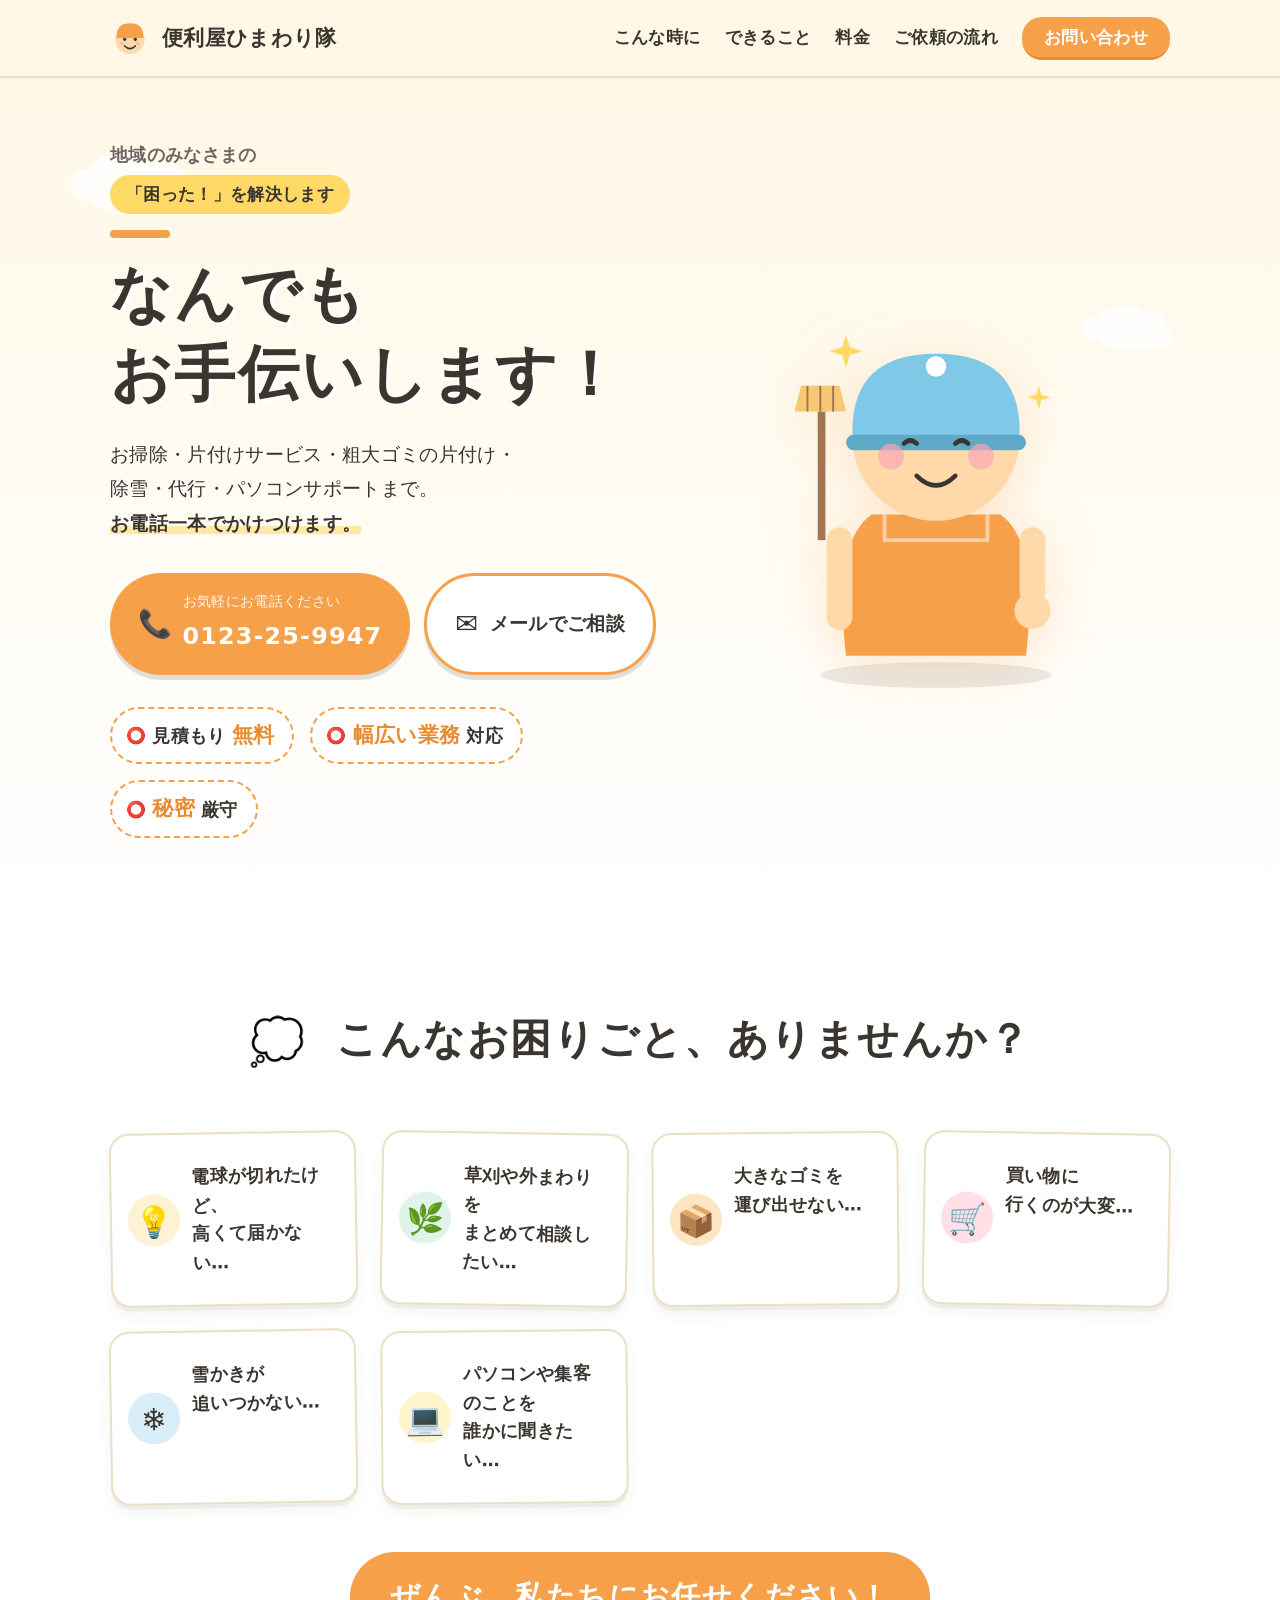
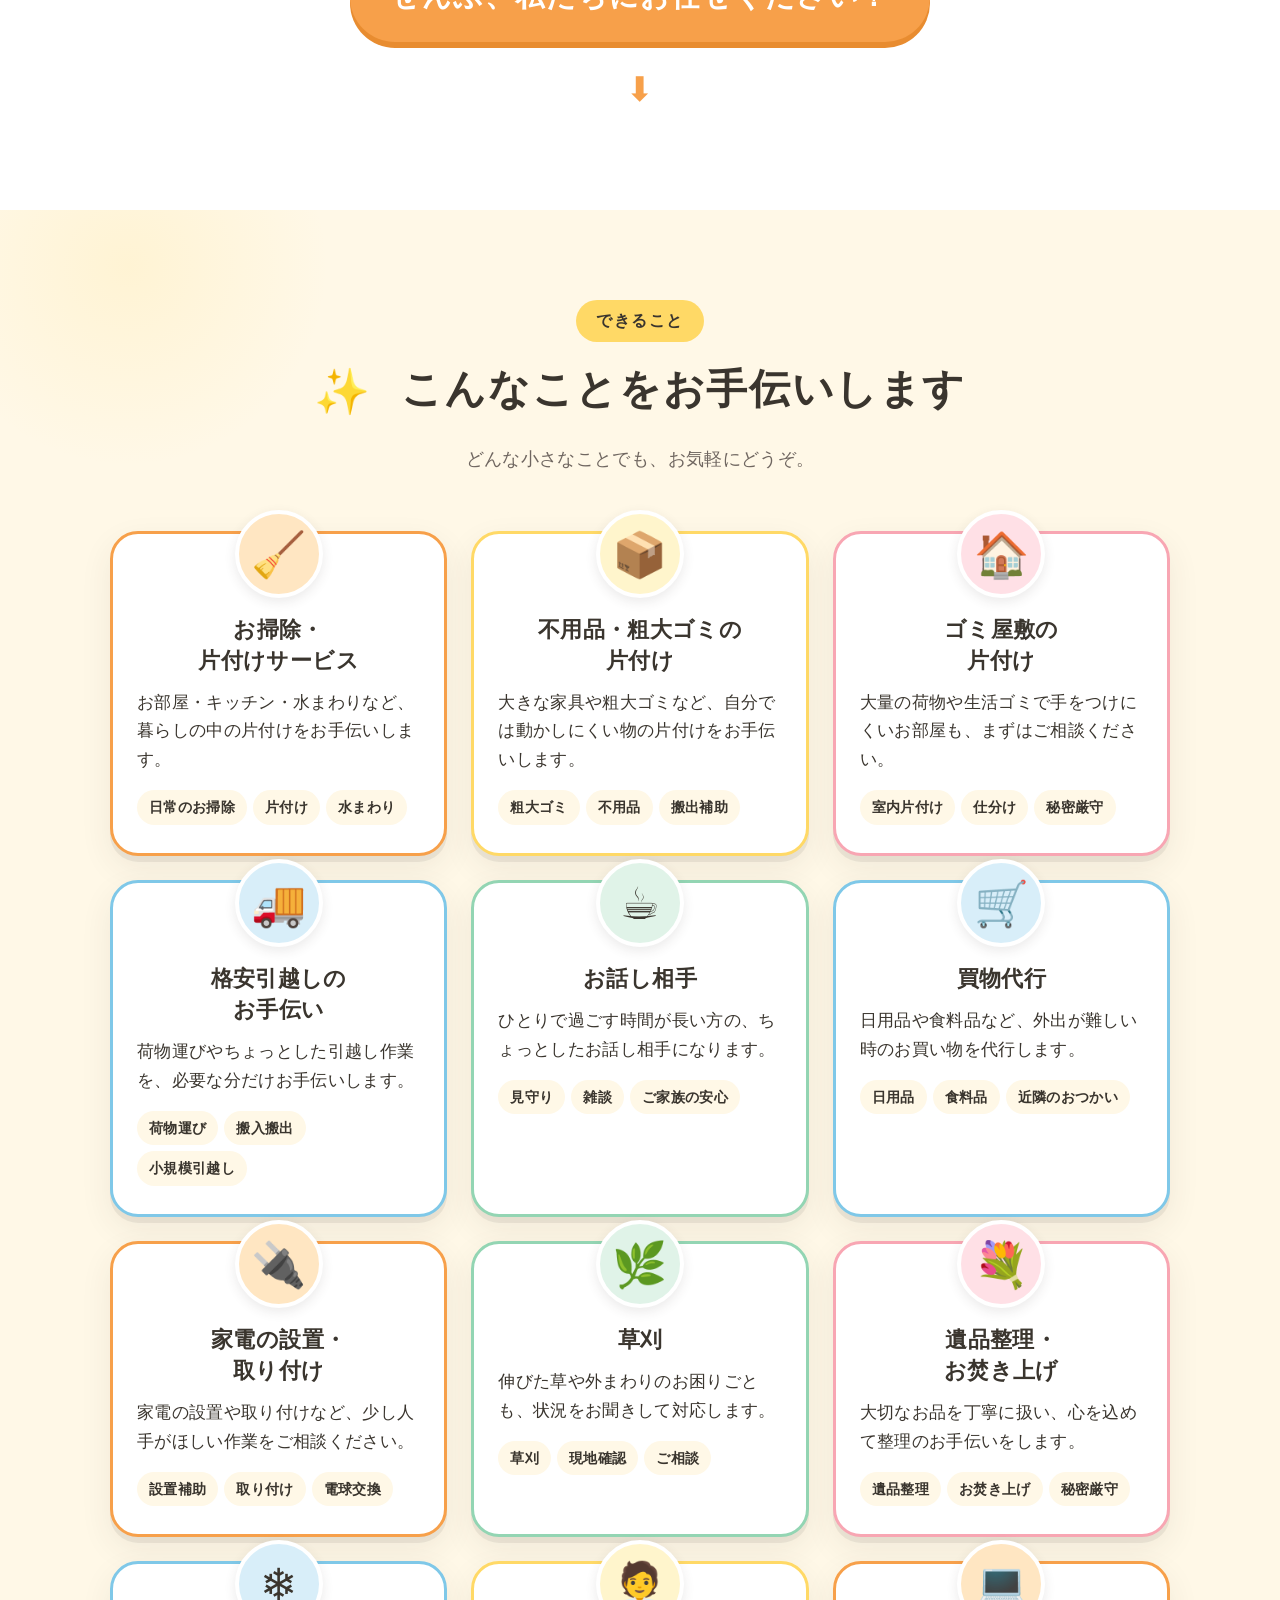
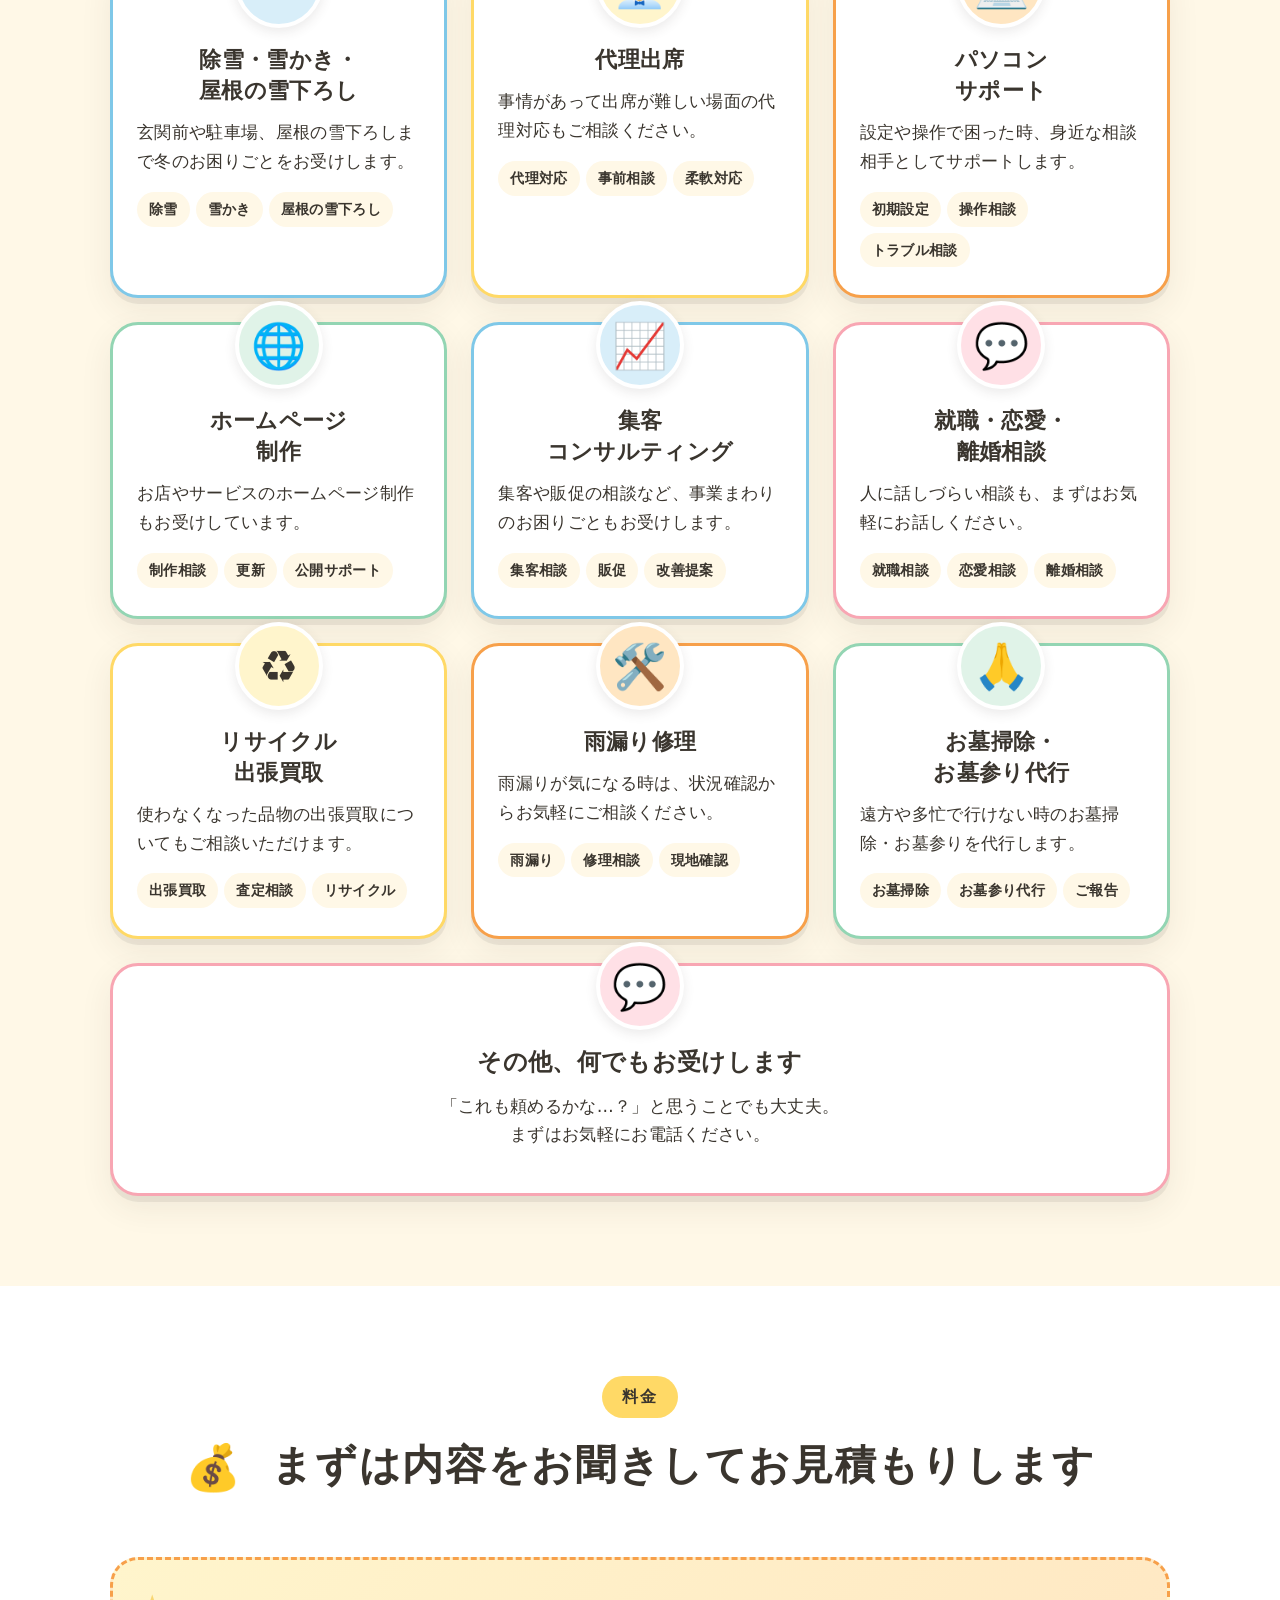
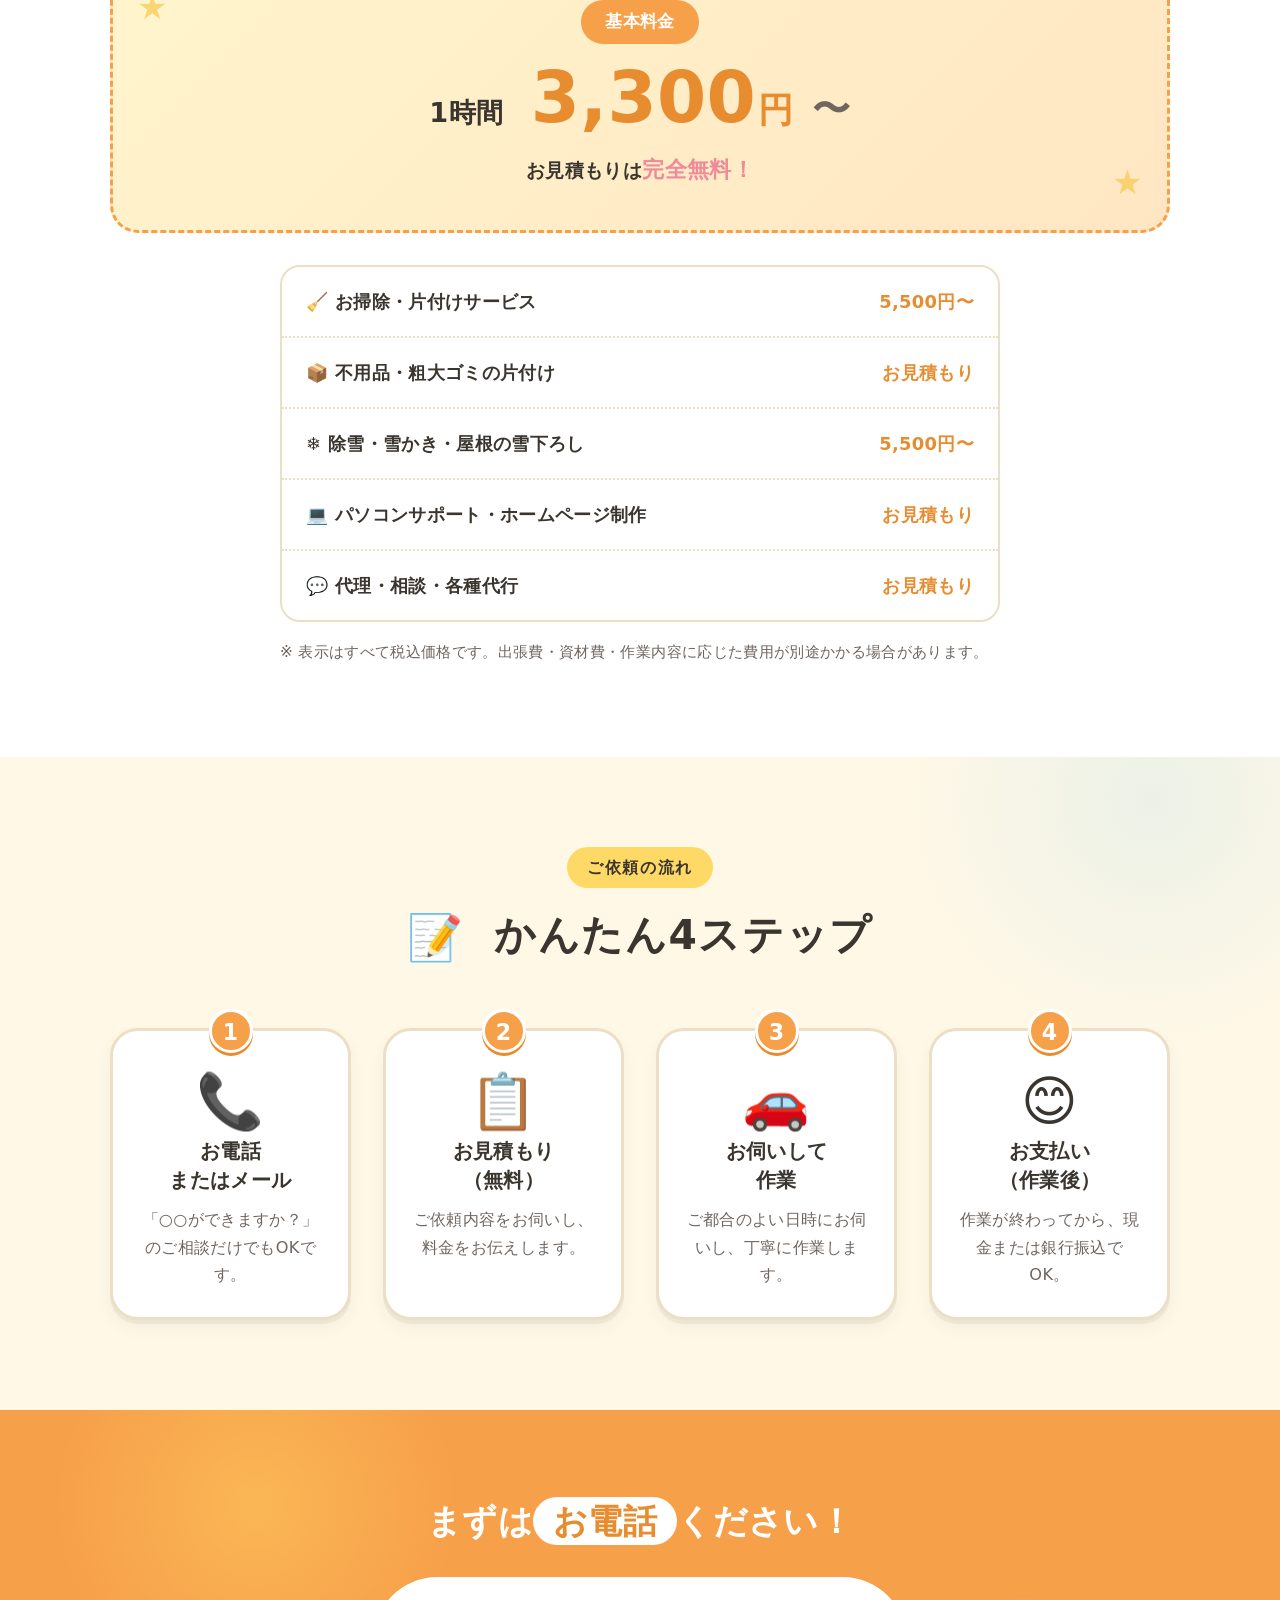
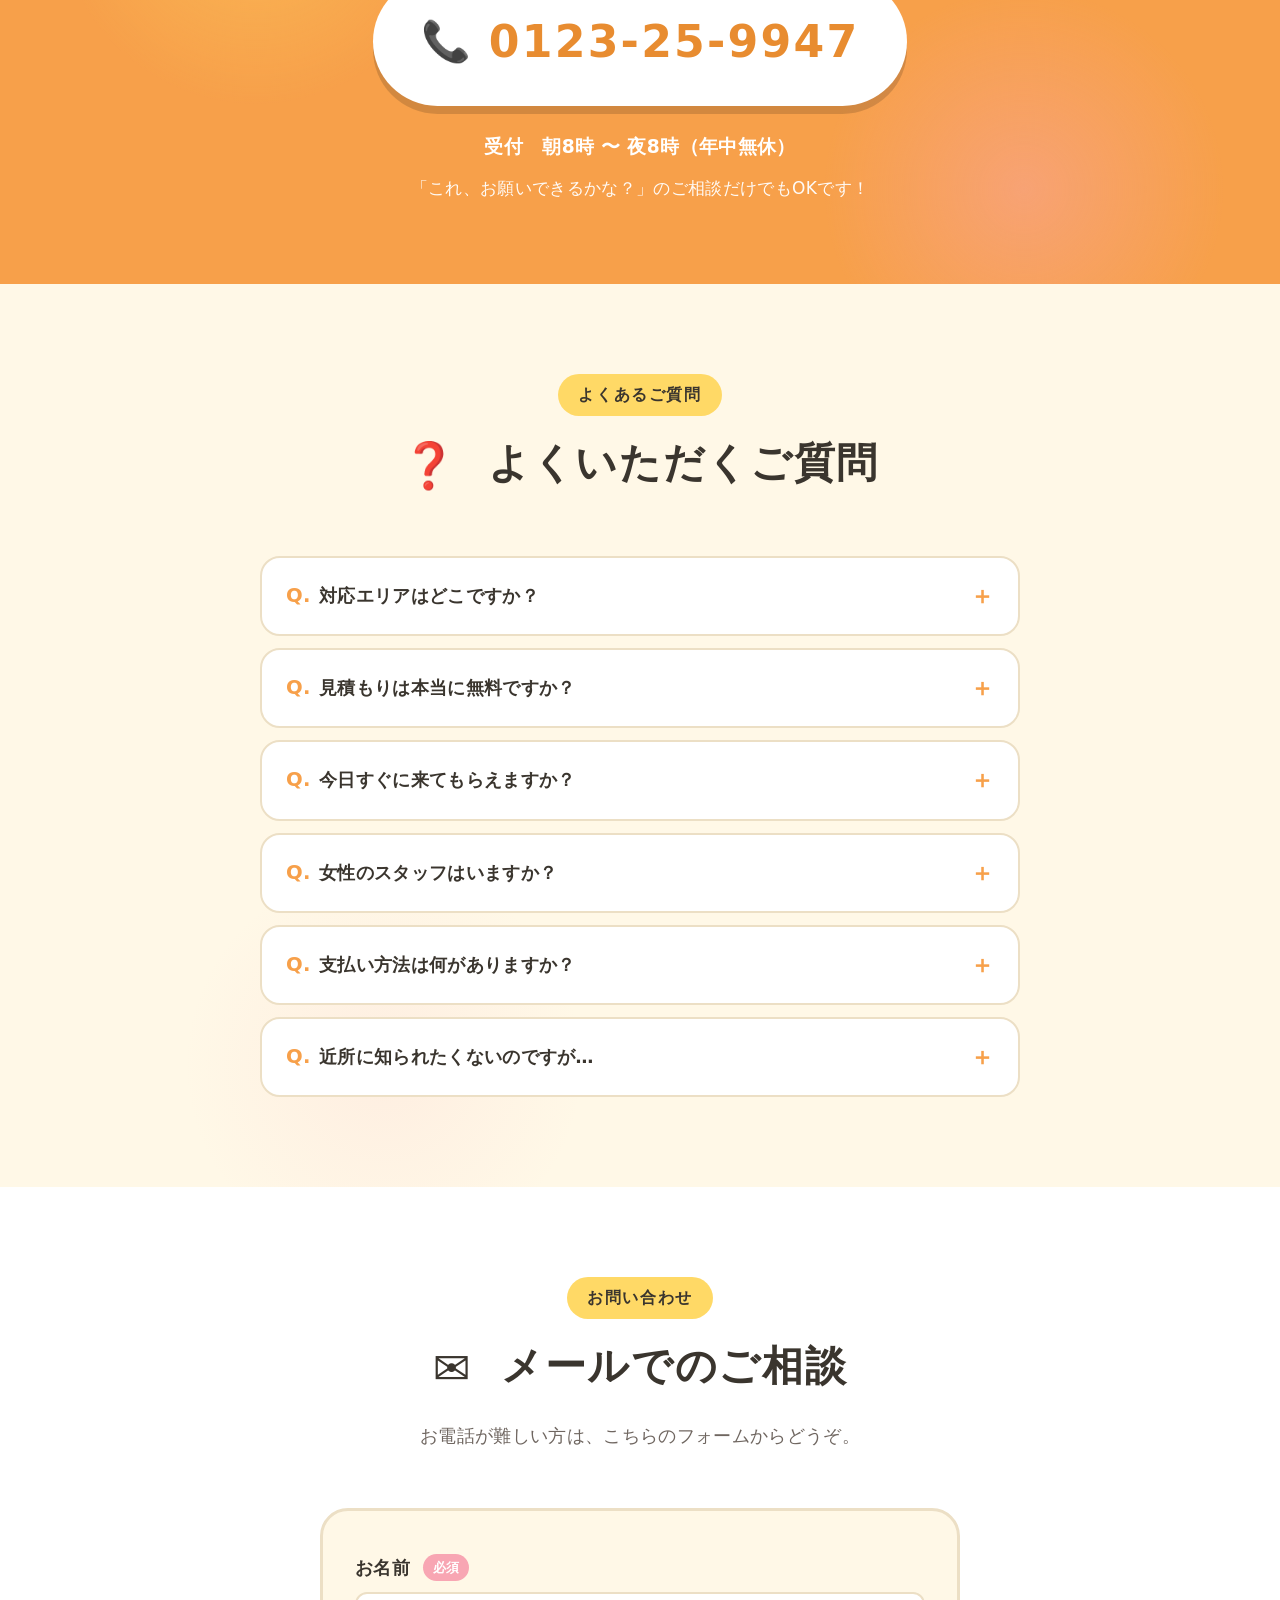
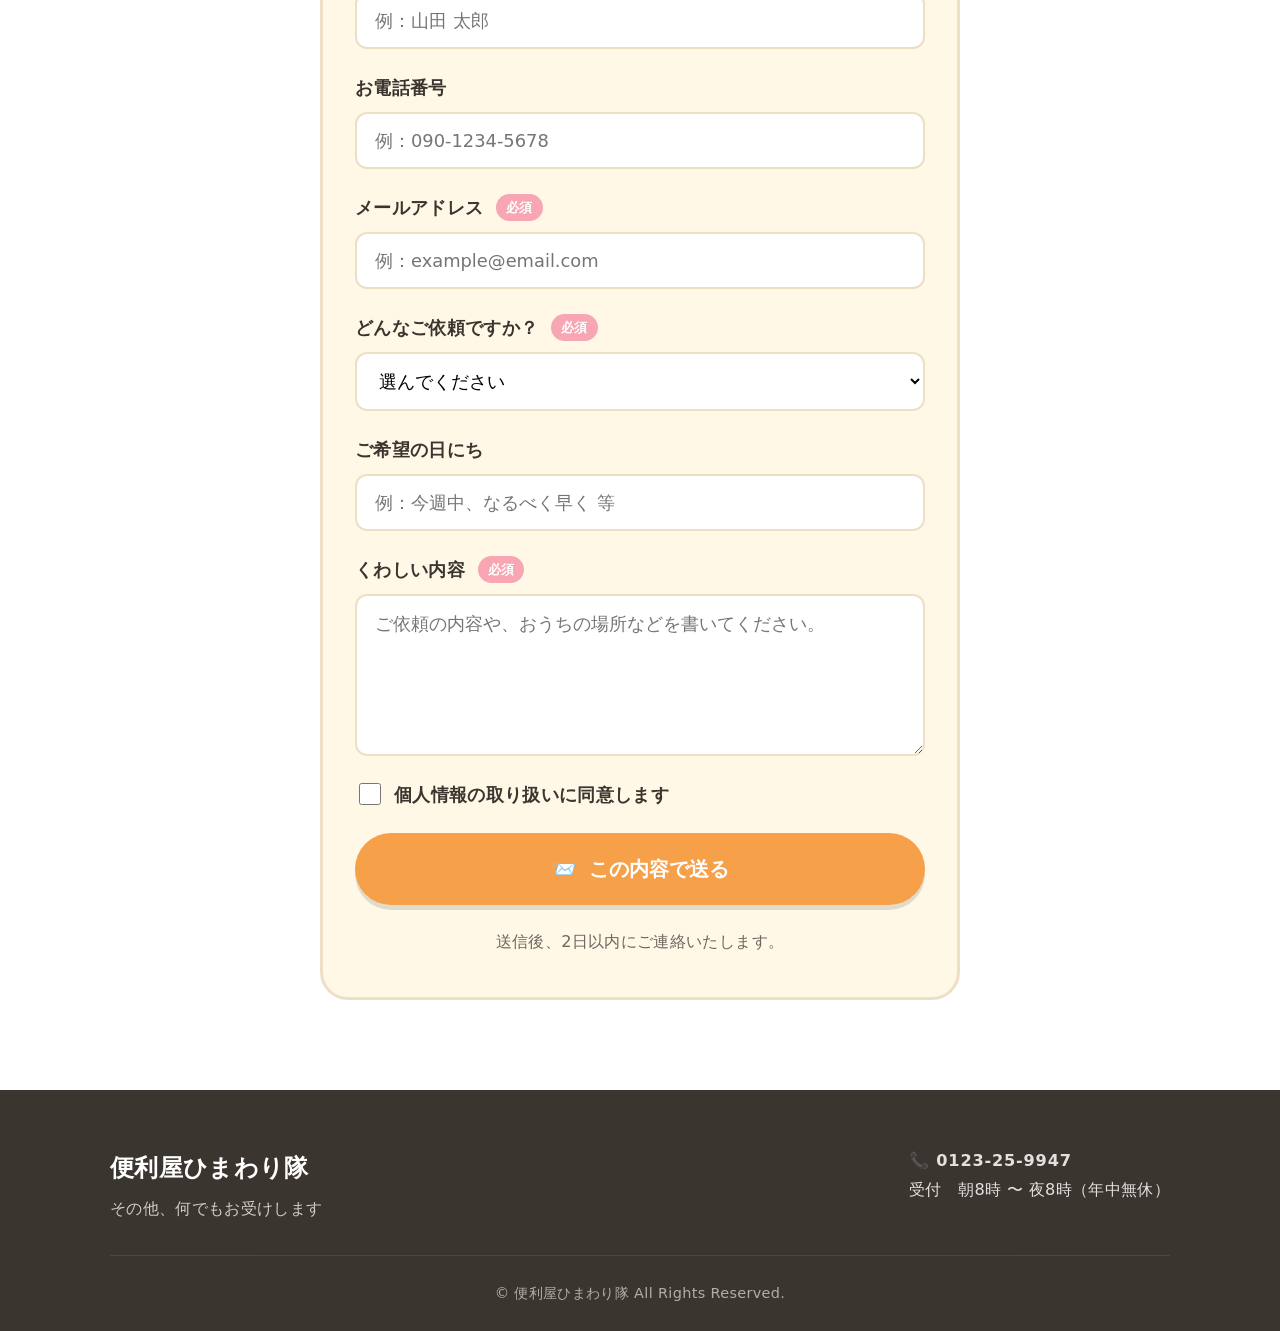
==== commit 9ee9f52c: "Rename pest control service to grass cutting" ====
--- a/index.html
+++ b/index.html
@@ -164,7 +164,7 @@
         </div>
         <div class="bubble bubble--2">
           <span class="bubble__emoji">🌿</span>
-          <p>害虫や外まわりを<br />まとめて相談したい…</p>
+          <p>草刈や外まわりを<br />まとめて相談したい…</p>
         </div>
         <div class="bubble bubble--3">
           <span class="bubble__emoji">📦</span>
@@ -283,11 +283,11 @@
         </article>
 
         <article class="service-card service-card--mint">
-          <div class="service-card__icon"><span>🐜</span></div>
-          <h3>害虫駆除</h3>
-          <p>害虫まわりのお困りごとも、状況をお聞きして対応します。</p>
-          <ul>
-            <li>害虫対策</li>
+          <div class="service-card__icon"><span>🌿</span></div>
+          <h3>草刈</h3>
+          <p>伸びた草や外まわりのお困りごとも、状況をお聞きして対応します。</p>
+          <ul>
+            <li>草刈</li>
             <li>現地確認</li>
             <li>ご相談</li>
           </ul>
@@ -592,7 +592,7 @@
             <option>お話し相手</option>
             <option>買物代行</option>
             <option>家電の設置・取り付け</option>
-            <option>害虫駆除</option>
+            <option>草刈</option>
             <option>遺品整理・お焚き上げ</option>
             <option>除雪・雪かき・屋根の雪下ろし</option>
             <option>代理出席</option>
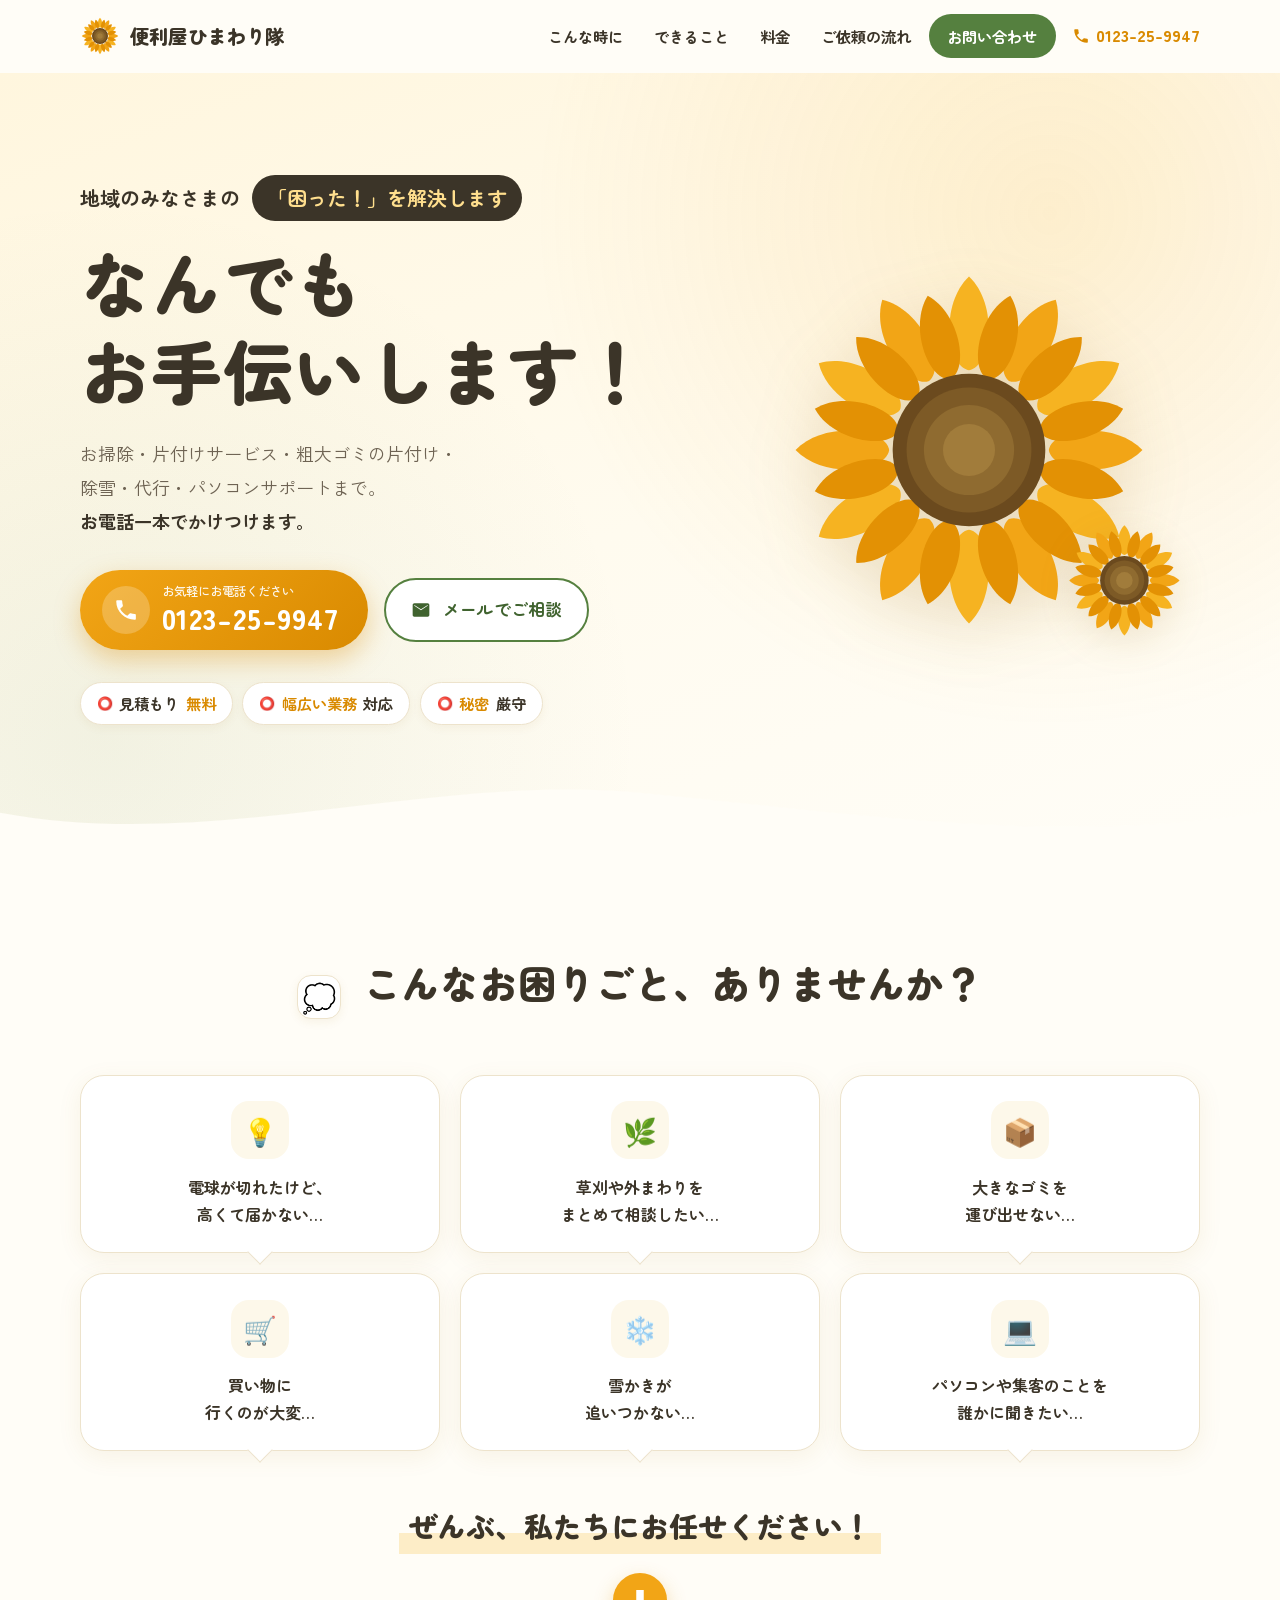
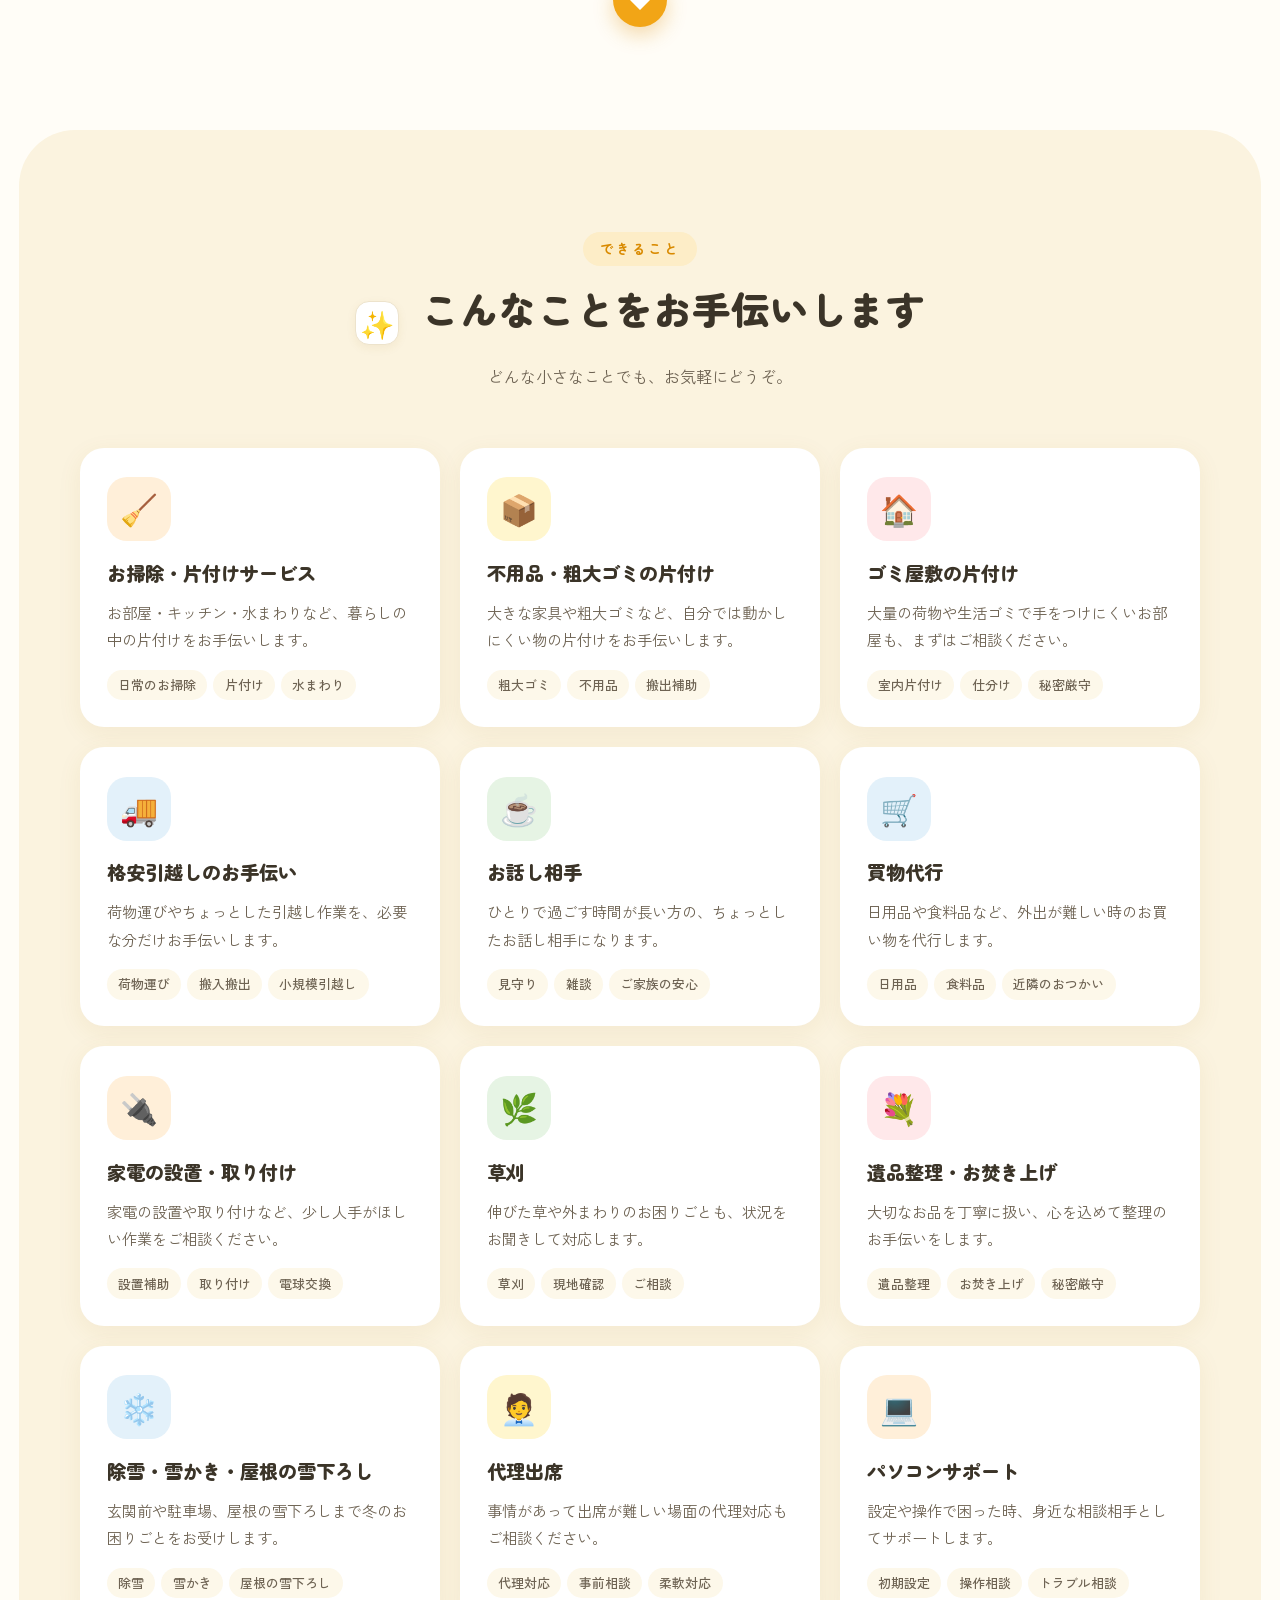
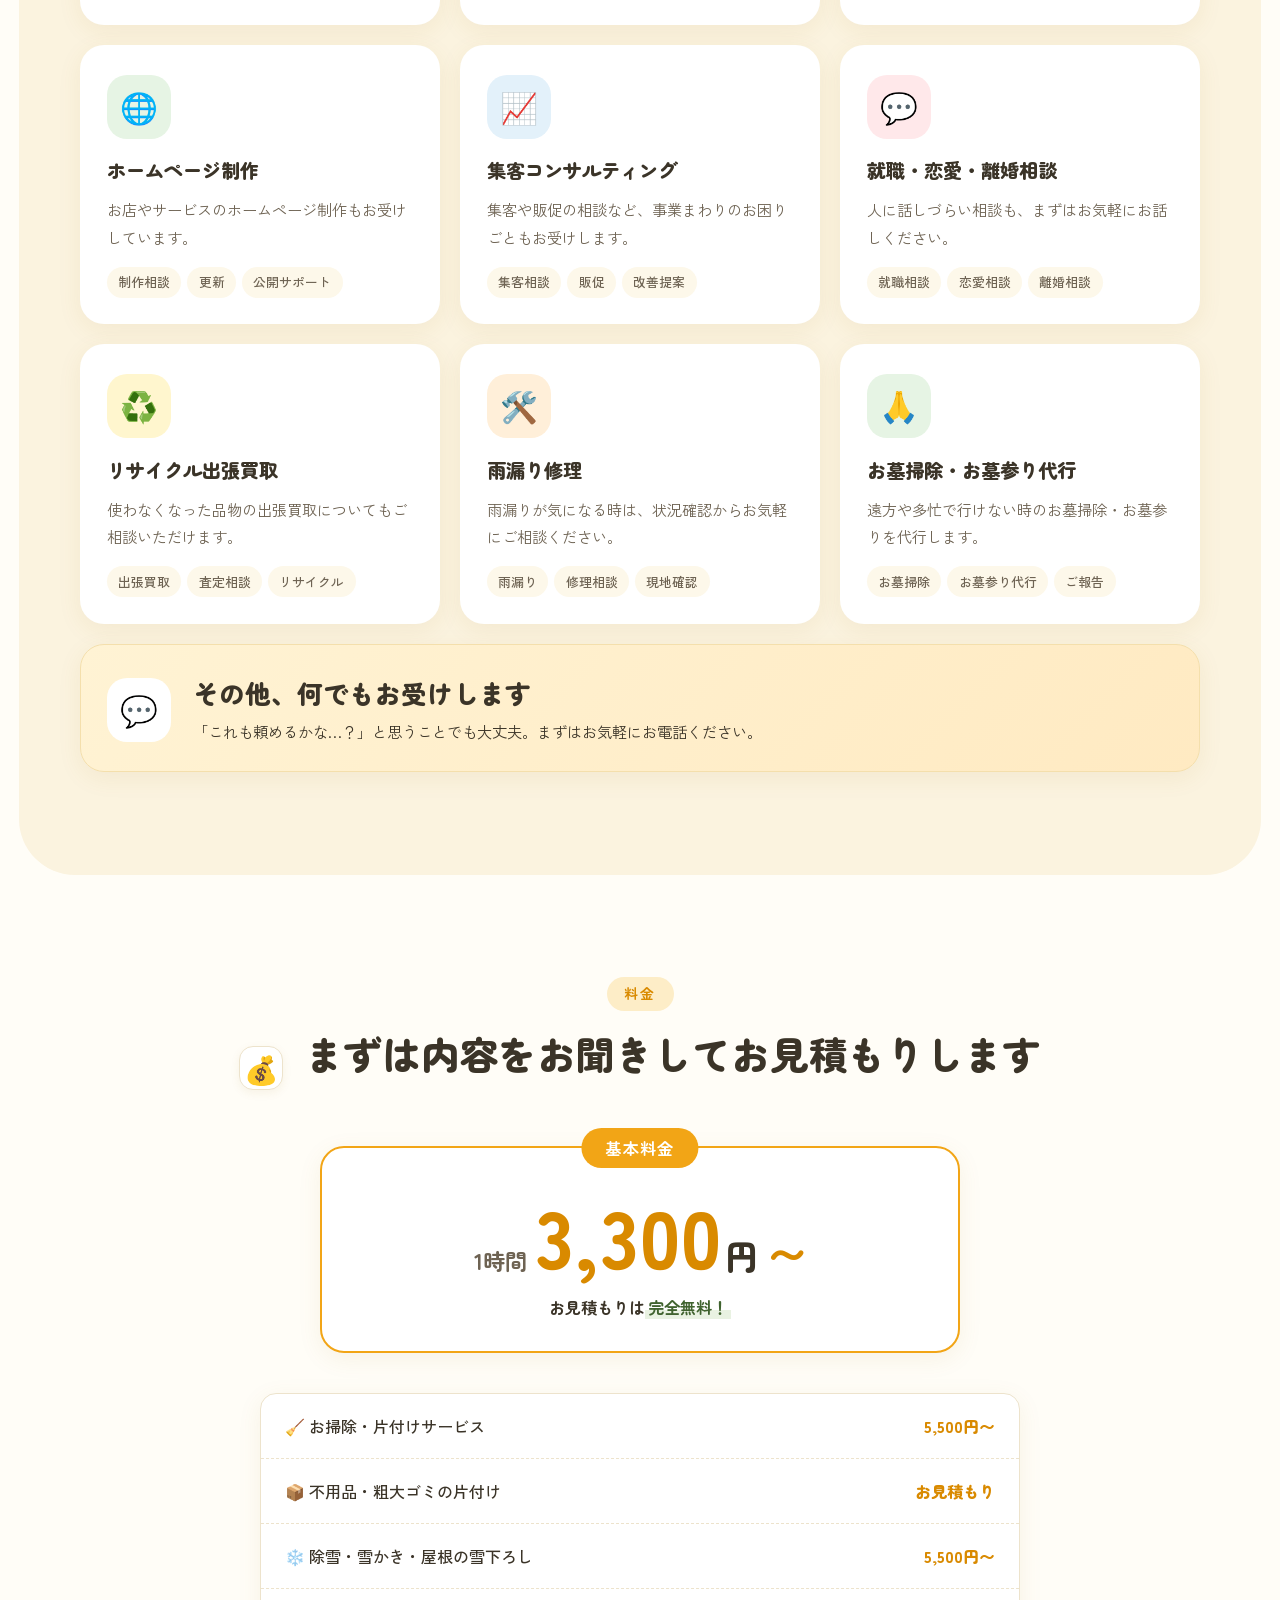
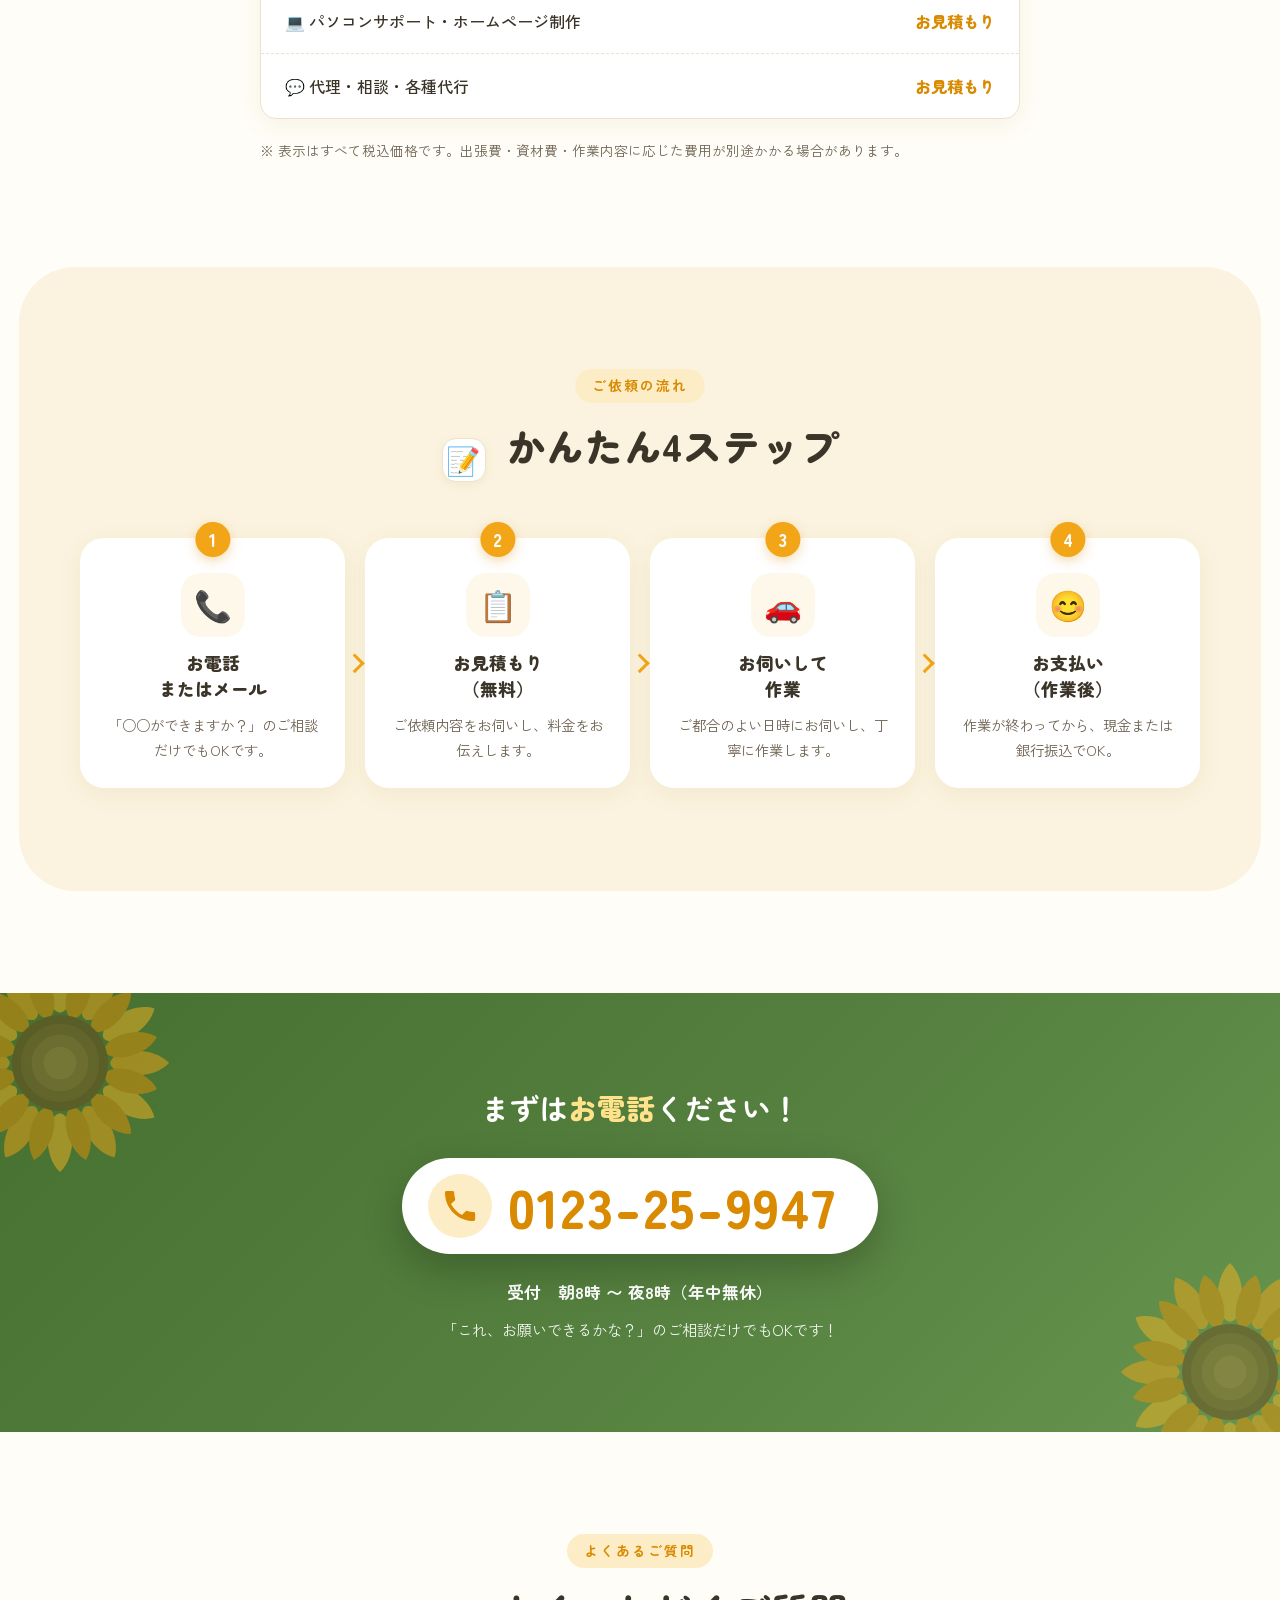
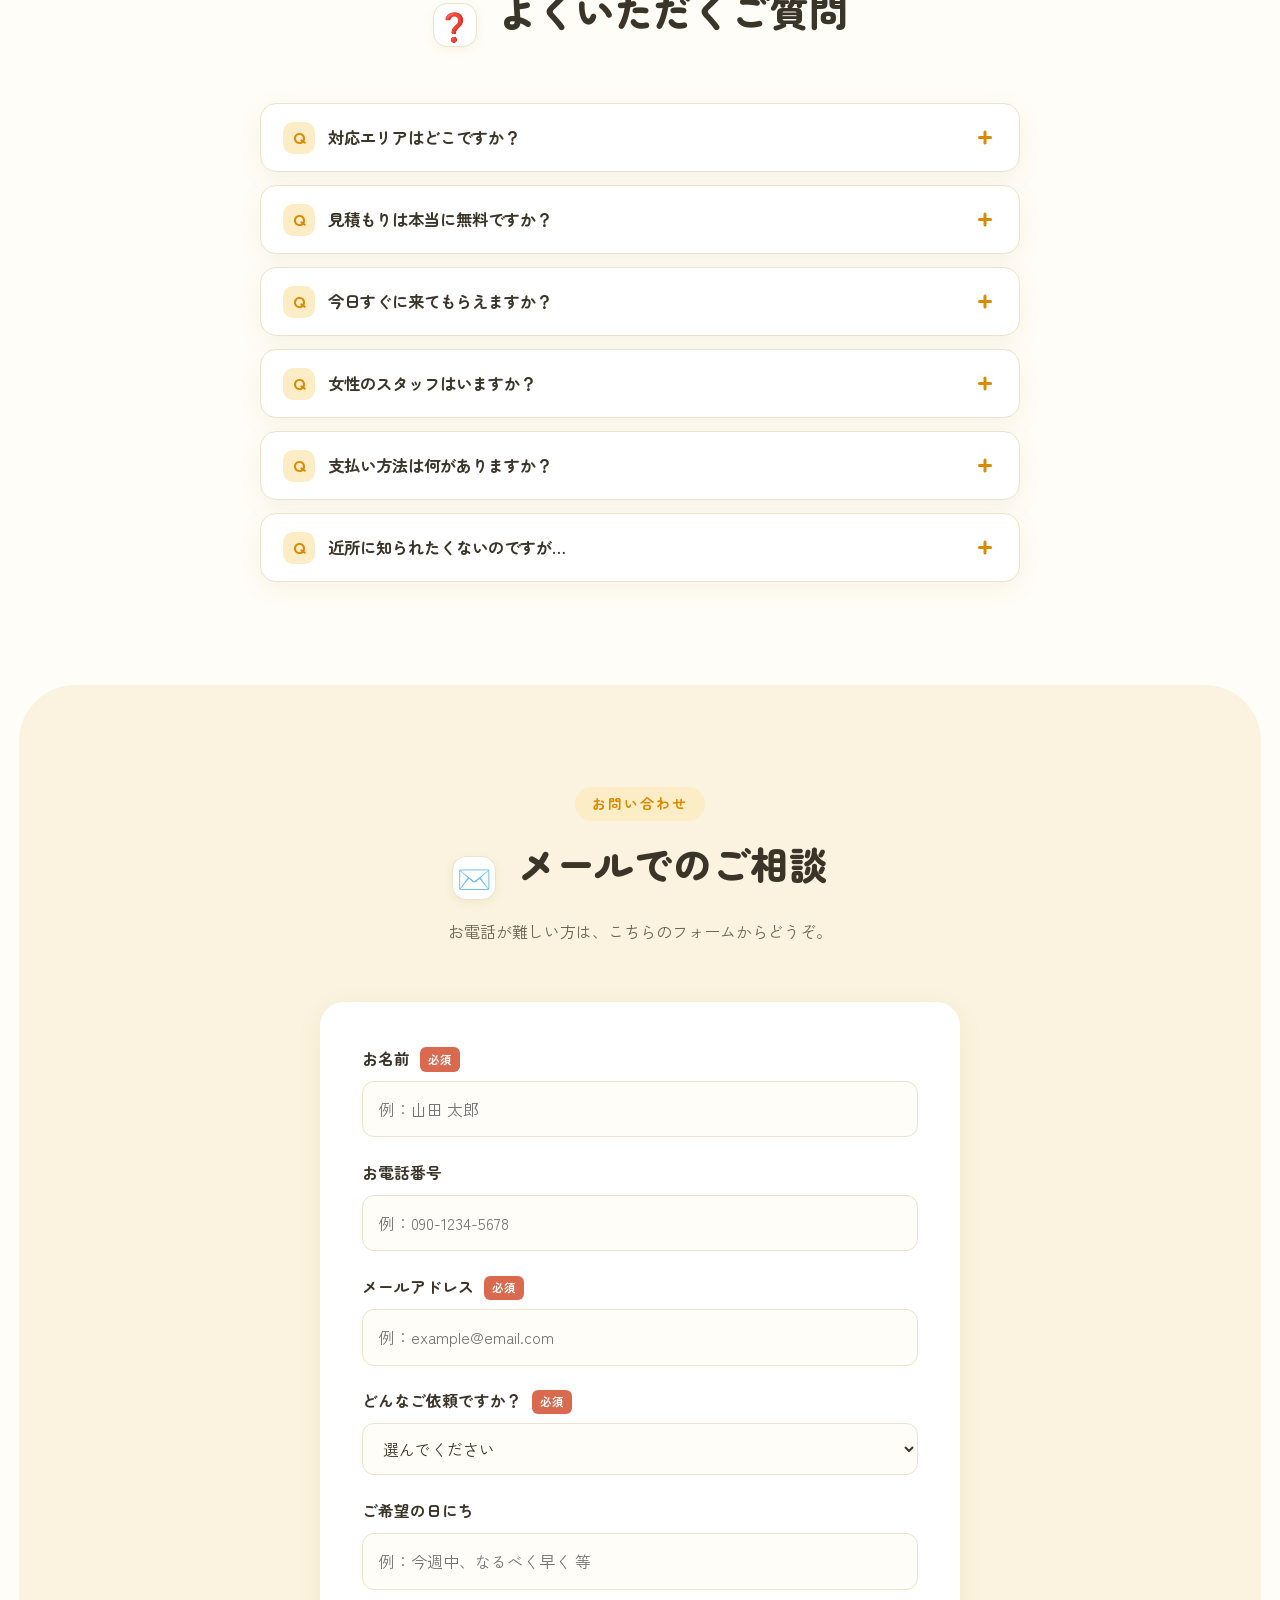
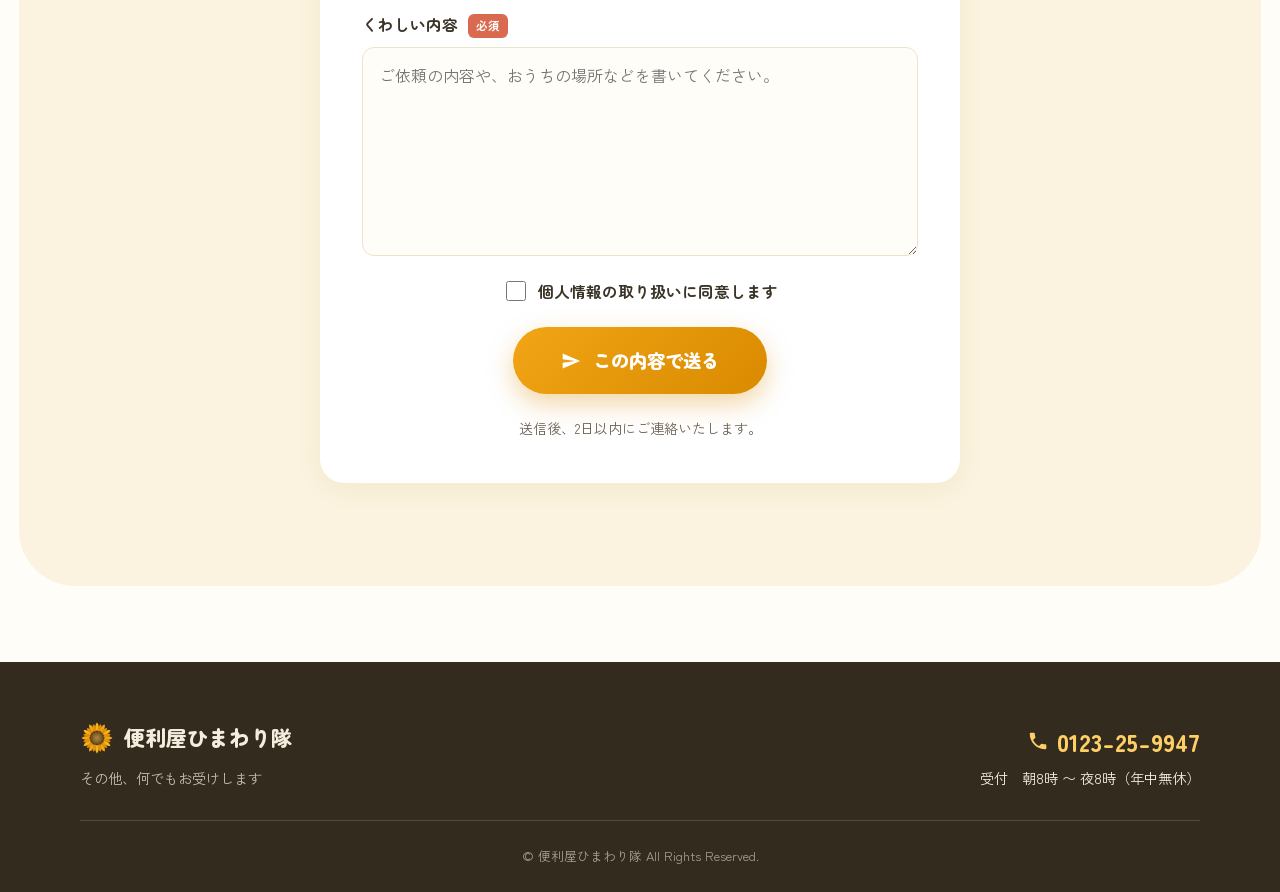
==== commit b277152e: "Redesign homepage with modern sunflower theme Co-Authored-By: Claude Fable 5 <noreply@anthropic.com>" ====
--- a/index.html
+++ b/index.html
@@ -5,54 +5,77 @@
 <meta name="viewport" content="width=device-width, initial-scale=1.0" />
 <meta name="description" content="便利屋ひまわり隊 — お掃除・片付けサービス、粗大ゴミの片付け、除雪、各種代行、パソコンサポートまで幅広くお受けします。" />
 <title>便利屋ひまわり隊 | その他、何でもお受けします</title>
+<link rel="preconnect" href="https://fonts.googleapis.com" />
+<link rel="preconnect" href="https://fonts.gstatic.com" crossorigin />
+<link href="https://fonts.googleapis.com/css2?family=Zen+Kaku+Gothic+New:wght@400;500;700&family=Zen+Maru+Gothic:wght@500;700;900&display=swap" rel="stylesheet" />
 <link rel="stylesheet" href="style.css" />
 </head>
 <body>
 
-<!-- 背景の装飾 -->
-<svg class="bg-deco" aria-hidden="true" width="0" height="0" style="position:absolute">
+<!-- 共有SVG定義（ひまわり） -->
+<svg aria-hidden="true" width="0" height="0" style="position:absolute" focusable="false">
   <defs>
-    <symbol id="cloud" viewBox="0 0 100 60">
-      <path d="M20,40 Q5,40 5,30 Q5,15 20,18 Q22,5 40,8 Q55,0 65,12 Q85,8 88,28 Q98,32 92,45 Q70,52 50,48 Q30,52 20,40 Z" fill="#ffffff"/>
-    </symbol>
-    <symbol id="star" viewBox="0 0 24 24">
-      <path d="M12 2 L14.5 9 L22 9.5 L16 14.5 L18 22 L12 17.5 L6 22 L8 14.5 L2 9.5 L9.5 9 Z" fill="#ffd966"/>
-    </symbol>
-    <symbol id="heart" viewBox="0 0 24 24">
-      <path d="M12 21 C-7 8 8 -3 12 6 C16 -3 31 8 12 21 Z" fill="#f8a6b3"/>
-    </symbol>
-    <symbol id="sparkle" viewBox="0 0 24 24">
-      <path d="M12 2 L13 10 L22 12 L13 14 L12 22 L11 14 L2 12 L11 10 Z" fill="#ffd966"/>
-    </symbol>
+    <path id="petal" d="M0,-46 C13,-48 17,-84 0,-100 C-17,-84 -13,-48 0,-46 Z" />
+    <g id="sunflower">
+      <g class="sunflower__petals">
+        <use href="#petal" fill="#F6B321"/>
+        <use href="#petal" transform="rotate(30)" fill="#F2A516"/>
+        <use href="#petal" transform="rotate(60)" fill="#F6B321"/>
+        <use href="#petal" transform="rotate(90)" fill="#F2A516"/>
+        <use href="#petal" transform="rotate(120)" fill="#F6B321"/>
+        <use href="#petal" transform="rotate(150)" fill="#F2A516"/>
+        <use href="#petal" transform="rotate(180)" fill="#F6B321"/>
+        <use href="#petal" transform="rotate(210)" fill="#F2A516"/>
+        <use href="#petal" transform="rotate(240)" fill="#F6B321"/>
+        <use href="#petal" transform="rotate(270)" fill="#F2A516"/>
+        <use href="#petal" transform="rotate(300)" fill="#F6B321"/>
+        <use href="#petal" transform="rotate(330)" fill="#F2A516"/>
+        <g transform="rotate(15)">
+          <use href="#petal" fill="#E39104" transform="scale(0.92)"/>
+          <use href="#petal" transform="rotate(30) scale(0.92)" fill="#E39104"/>
+          <use href="#petal" transform="rotate(60) scale(0.92)" fill="#E39104"/>
+          <use href="#petal" transform="rotate(90) scale(0.92)" fill="#E39104"/>
+          <use href="#petal" transform="rotate(120) scale(0.92)" fill="#E39104"/>
+          <use href="#petal" transform="rotate(150) scale(0.92)" fill="#E39104"/>
+          <use href="#petal" transform="rotate(180) scale(0.92)" fill="#E39104"/>
+          <use href="#petal" transform="rotate(210) scale(0.92)" fill="#E39104"/>
+          <use href="#petal" transform="rotate(240) scale(0.92)" fill="#E39104"/>
+          <use href="#petal" transform="rotate(270) scale(0.92)" fill="#E39104"/>
+          <use href="#petal" transform="rotate(300) scale(0.92)" fill="#E39104"/>
+          <use href="#petal" transform="rotate(330) scale(0.92)" fill="#E39104"/>
+        </g>
+      </g>
+      <circle r="44" fill="#6B4A1E"/>
+      <circle r="36" fill="#7D5A26"/>
+      <circle r="26" fill="#8F6B30"/>
+      <circle r="15" fill="#A17C3B"/>
+    </g>
   </defs>
 </svg>
 
-<header class="header">
+<header class="header" id="siteHeader">
   <div class="container header__inner">
     <a href="#top" class="header__logo">
       <span class="header__logo-mark" aria-hidden="true">
-        <!-- マスコット -->
-        <svg viewBox="0 0 60 60" width="40" height="40">
-          <circle cx="30" cy="32" r="22" fill="#ffd9a8"/>
-          <path d="M10,28 Q10,8 30,8 Q50,8 50,28 L50,30 L10,30 Z" fill="#f7a04a"/>
-          <circle cx="22" cy="32" r="2.5" fill="#3a352e"/>
-          <circle cx="38" cy="32" r="2.5" fill="#3a352e"/>
-          <circle cx="18" cy="38" r="3" fill="#f8a6b3" opacity="0.6"/>
-          <circle cx="42" cy="38" r="3" fill="#f8a6b3" opacity="0.6"/>
-          <path d="M22,42 Q30,50 38,42" stroke="#3a352e" stroke-width="2.5" fill="none" stroke-linecap="round"/>
+        <svg viewBox="0 0 220 220" width="40" height="40" focusable="false">
+          <use href="#sunflower" transform="translate(110 110)"/>
         </svg>
       </span>
       <span class="header__logo-text">便利屋ひまわり隊</span>
     </a>
     <nav class="nav">
-      <ul class="nav__list">
+      <ul class="nav__list" id="navList">
         <li><a href="#problems">こんな時に</a></li>
         <li><a href="#services">できること</a></li>
         <li><a href="#price">料金</a></li>
         <li><a href="#flow">ご依頼の流れ</a></li>
         <li><a href="#contact" class="nav__cta">お問い合わせ</a></li>
       </ul>
-      <button class="nav__toggle" aria-label="メニューを開く" aria-expanded="false">
+      <a href="tel:0123259947" class="header__tel">
+        <svg viewBox="0 0 24 24" width="18" height="18" aria-hidden="true" focusable="false"><path fill="currentColor" d="M6.6 10.8c1.4 2.8 3.8 5.1 6.6 6.6l2.2-2.2c.3-.3.7-.4 1-.2 1.2.4 2.4.6 3.7.6.6 0 1 .4 1 1V20c0 .6-.4 1-1 1C10.6 21 3 13.4 3 4c0-.6.4-1 1-1h3.5c.6 0 1 .4 1 1 0 1.2.2 2.5.6 3.7.1.3 0 .7-.2 1l-2.3 2.1z"/></svg>
+        <span>0123-25-9947</span>
+      </a>
+      <button class="nav__toggle" aria-label="メニューを開く" aria-expanded="false" aria-controls="navList">
         <span></span><span></span><span></span>
       </button>
     </nav>
@@ -63,11 +86,7 @@
 
   <!-- ヒーロー -->
   <section class="hero">
-    <div class="hero__clouds" aria-hidden="true">
-      <svg class="hero__cloud hero__cloud--1"><use href="#cloud"/></svg>
-      <svg class="hero__cloud hero__cloud--2"><use href="#cloud"/></svg>
-      <svg class="hero__cloud hero__cloud--3"><use href="#cloud"/></svg>
-    </div>
+    <div class="hero__bg" aria-hidden="true"></div>
 
     <div class="container hero__inner">
       <div class="hero__text">
@@ -87,63 +106,48 @@
 
         <div class="hero__cta">
           <a href="tel:0123259947" class="btn btn--phone">
-            <span class="btn__icon">📞</span>
-            <span>
+            <span class="btn__icon" aria-hidden="true">
+              <svg viewBox="0 0 24 24" width="26" height="26" focusable="false"><path fill="currentColor" d="M6.6 10.8c1.4 2.8 3.8 5.1 6.6 6.6l2.2-2.2c.3-.3.7-.4 1-.2 1.2.4 2.4.6 3.7.6.6 0 1 .4 1 1V20c0 .6-.4 1-1 1C10.6 21 3 13.4 3 4c0-.6.4-1 1-1h3.5c.6 0 1 .4 1 1 0 1.2.2 2.5.6 3.7.1.3 0 .7-.2 1l-2.3 2.1z"/></svg>
+            </span>
+            <span class="btn--phone__body">
               <small>お気軽にお電話ください</small>
               <strong>0123-25-9947</strong>
             </span>
           </a>
           <a href="#contact" class="btn btn--mail">
-            <span class="btn__icon">✉️</span>
+            <span class="btn__icon" aria-hidden="true">
+              <svg viewBox="0 0 24 24" width="20" height="20" focusable="false"><path fill="currentColor" d="M4 4h16c1.1 0 2 .9 2 2v12c0 1.1-.9 2-2 2H4c-1.1 0-2-.9-2-2V6c0-1.1.9-2 2-2zm8 7L4.5 6.2c-.3-.2-.5 0-.5.3v.4l8 5.4 8-5.4v-.4c0-.3-.2-.5-.5-.3L12 11z"/></svg>
+            </span>
             <span>メールでご相談</span>
           </a>
         </div>
 
         <ul class="hero__points">
-          <li><span class="hero__point-icon">⭕</span>見積もり<strong>無料</strong></li>
-          <li><span class="hero__point-icon">⭕</span><strong>幅広い業務</strong>対応</li>
-          <li><span class="hero__point-icon">⭕</span><strong>秘密</strong>厳守</li>
+          <li><span class="hero__point-icon" aria-hidden="true">⭕</span>見積もり<strong>無料</strong></li>
+          <li><span class="hero__point-icon" aria-hidden="true">⭕</span><strong>幅広い業務</strong>対応</li>
+          <li><span class="hero__point-icon" aria-hidden="true">⭕</span><strong>秘密</strong>厳守</li>
         </ul>
       </div>
 
-      <!-- 大きなマスコット -->
-      <div class="hero__mascot" aria-hidden="true">
-        <svg viewBox="0 0 280 320" class="mascot">
-          <!-- 影 -->
-          <ellipse cx="140" cy="305" rx="90" ry="10" fill="#3a352e" opacity="0.1"/>
-          <!-- 体 -->
-          <path d="M70,290 Q60,200 90,180 L190,180 Q220,200 210,290 Z" fill="#f7a04a"/>
-          <!-- 腕（左：箒） -->
-          <rect x="55" y="190" width="20" height="80" rx="10" fill="#ffd9a8"/>
-          <rect x="48" y="100" width="6" height="100" fill="#a07550"/>
-          <path d="M30,100 L70,100 L65,80 L35,80 Z" fill="#f7c873"/>
-          <line x1="40" y1="80" x2="40" y2="100" stroke="#a07550" stroke-width="1.5"/>
-          <line x1="50" y1="80" x2="50" y2="100" stroke="#a07550" stroke-width="1.5"/>
-          <line x1="60" y1="80" x2="60" y2="100" stroke="#a07550" stroke-width="1.5"/>
-          <!-- 腕（右） -->
-          <rect x="205" y="190" width="20" height="60" rx="10" fill="#ffd9a8"/>
-          <circle cx="215" cy="255" r="14" fill="#ffd9a8"/>
-          <!-- エプロンの紐 -->
-          <path d="M100,180 L100,200 L180,200 L180,180" stroke="#fff" stroke-width="3" fill="none" opacity="0.5"/>
-          <!-- 顔 -->
-          <circle cx="140" cy="120" r="65" fill="#ffd9a8"/>
-          <!-- 帽子 -->
-          <path d="M75,115 Q75,55 140,55 Q205,55 205,115 L205,125 L75,125 Z" fill="#7fc8e8"/>
-          <rect x="70" y="118" width="140" height="12" rx="6" fill="#5fa9c8"/>
-          <circle cx="140" cy="65" r="8" fill="#fff"/>
-          <!-- ほっぺ -->
-          <circle cx="105" cy="135" r="10" fill="#f8a6b3" opacity="0.7"/>
-          <circle cx="175" cy="135" r="10" fill="#f8a6b3" opacity="0.7"/>
-          <!-- 目（笑顔） -->
-          <path d="M115,125 Q120,120 125,125" stroke="#3a352e" stroke-width="3.5" fill="none" stroke-linecap="round"/>
-          <path d="M155,125 Q160,120 165,125" stroke="#3a352e" stroke-width="3.5" fill="none" stroke-linecap="round"/>
-          <!-- 口 -->
-          <path d="M125,150 Q140,165 155,150" stroke="#3a352e" stroke-width="3.5" fill="none" stroke-linecap="round"/>
-          <!-- きらきら -->
-          <path d="M70,40 L73,50 L83,53 L73,56 L70,66 L67,56 L57,53 L67,50 Z" fill="#ffd966"/>
-          <path d="M220,80 L222,87 L229,89 L222,91 L220,98 L218,91 L211,89 L218,87 Z" fill="#ffd966"/>
+      <!-- ひまわり -->
+      <div class="hero__art" aria-hidden="true">
+        <svg viewBox="0 0 460 460" class="hero__sunflower" focusable="false">
+          <g class="spin-slow" transform-origin="230 230">
+            <use href="#sunflower" transform="translate(230 230) scale(1.9)"/>
+          </g>
         </svg>
-      </div>
+        <svg viewBox="0 0 220 220" class="hero__sunflower hero__sunflower--small" focusable="false">
+          <g class="spin-slow spin-slow--reverse" transform-origin="110 110">
+            <use href="#sunflower" transform="translate(110 110) scale(0.85)"/>
+          </g>
+        </svg>
+      </div>
+    </div>
+
+    <div class="hero__wave" aria-hidden="true">
+      <svg viewBox="0 0 1440 90" preserveAspectRatio="none" focusable="false">
+        <path d="M0,48 C240,88 480,8 720,28 C960,48 1200,84 1440,44 L1440,90 L0,90 Z" fill="#FFFDF7"/>
+      </svg>
     </div>
   </section>
 
@@ -152,41 +156,43 @@
     <div class="container">
       <header class="section__head">
         <h2 class="section__title">
-          <span class="section__title-emoji">💭</span>
+          <span class="section__title-emoji" aria-hidden="true">💭</span>
           こんなお困りごと、ありませんか？
         </h2>
       </header>
 
       <div class="problems__grid">
-        <div class="bubble bubble--1">
-          <span class="bubble__emoji">💡</span>
+        <div class="bubble">
+          <span class="bubble__emoji" aria-hidden="true">💡</span>
           <p>電球が切れたけど、<br />高くて届かない…</p>
         </div>
-        <div class="bubble bubble--2">
-          <span class="bubble__emoji">🌿</span>
+        <div class="bubble">
+          <span class="bubble__emoji" aria-hidden="true">🌿</span>
           <p>草刈や外まわりを<br />まとめて相談したい…</p>
         </div>
-        <div class="bubble bubble--3">
-          <span class="bubble__emoji">📦</span>
+        <div class="bubble">
+          <span class="bubble__emoji" aria-hidden="true">📦</span>
           <p>大きなゴミを<br />運び出せない…</p>
         </div>
-        <div class="bubble bubble--4">
-          <span class="bubble__emoji">🛒</span>
+        <div class="bubble">
+          <span class="bubble__emoji" aria-hidden="true">🛒</span>
           <p>買い物に<br />行くのが大変…</p>
         </div>
-        <div class="bubble bubble--5">
-          <span class="bubble__emoji">❄️</span>
+        <div class="bubble">
+          <span class="bubble__emoji" aria-hidden="true">❄️</span>
           <p>雪かきが<br />追いつかない…</p>
         </div>
-        <div class="bubble bubble--6">
-          <span class="bubble__emoji">💻</span>
+        <div class="bubble">
+          <span class="bubble__emoji" aria-hidden="true">💻</span>
           <p>パソコンや集客のことを<br />誰かに聞きたい…</p>
         </div>
       </div>
 
       <div class="problems__answer">
         <p>ぜんぶ、私たちにお任せください！</p>
-        <span class="problems__answer-arrow" aria-hidden="true">⬇</span>
+        <span class="problems__answer-arrow" aria-hidden="true">
+          <svg viewBox="0 0 24 24" width="30" height="30" focusable="false"><path fill="currentColor" d="M12 20l-8-8h5V4h6v8h5l-8 8z"/></svg>
+        </span>
       </div>
     </div>
   </section>
@@ -197,7 +203,7 @@
       <header class="section__head">
         <p class="section__eyebrow">できること</p>
         <h2 class="section__title">
-          <span class="section__title-emoji">✨</span>
+          <span class="section__title-emoji" aria-hidden="true">✨</span>
           こんなことを<br class="sp-only" />お手伝いします
         </h2>
         <p class="section__desc">どんな小さなことでも、お気軽にどうぞ。</p>
@@ -206,7 +212,7 @@
       <div class="services__grid">
 
         <article class="service-card service-card--orange">
-          <div class="service-card__icon"><span>🧹</span></div>
+          <div class="service-card__icon"><span aria-hidden="true">🧹</span></div>
           <h3>お掃除・<br />片付けサービス</h3>
           <p>お部屋・キッチン・水まわりなど、暮らしの中の片付けをお手伝いします。</p>
           <ul>
@@ -217,7 +223,7 @@
         </article>
 
         <article class="service-card service-card--yellow">
-          <div class="service-card__icon"><span>📦</span></div>
+          <div class="service-card__icon"><span aria-hidden="true">📦</span></div>
           <h3>不用品・粗大ゴミの<br />片付け</h3>
           <p>大きな家具や粗大ゴミなど、自分では動かしにくい物の片付けをお手伝いします。</p>
           <ul>
@@ -228,7 +234,7 @@
         </article>
 
         <article class="service-card service-card--pink">
-          <div class="service-card__icon"><span>🏠</span></div>
+          <div class="service-card__icon"><span aria-hidden="true">🏠</span></div>
           <h3>ゴミ屋敷の<br />片付け</h3>
           <p>大量の荷物や生活ゴミで手をつけにくいお部屋も、まずはご相談ください。</p>
           <ul>
@@ -239,7 +245,7 @@
         </article>
 
         <article class="service-card service-card--blue">
-          <div class="service-card__icon"><span>🚚</span></div>
+          <div class="service-card__icon"><span aria-hidden="true">🚚</span></div>
           <h3>格安引越しの<br />お手伝い</h3>
           <p>荷物運びやちょっとした引越し作業を、必要な分だけお手伝いします。</p>
           <ul>
@@ -250,7 +256,7 @@
         </article>
 
         <article class="service-card service-card--mint">
-          <div class="service-card__icon"><span>☕</span></div>
+          <div class="service-card__icon"><span aria-hidden="true">☕</span></div>
           <h3>お話し相手</h3>
           <p>ひとりで過ごす時間が長い方の、ちょっとしたお話し相手になります。</p>
           <ul>
@@ -261,7 +267,7 @@
         </article>
 
         <article class="service-card service-card--blue">
-          <div class="service-card__icon"><span>🛒</span></div>
+          <div class="service-card__icon"><span aria-hidden="true">🛒</span></div>
           <h3>買物代行</h3>
           <p>日用品や食料品など、外出が難しい時のお買い物を代行します。</p>
           <ul>
@@ -272,7 +278,7 @@
         </article>
 
         <article class="service-card service-card--orange">
-          <div class="service-card__icon"><span>🔌</span></div>
+          <div class="service-card__icon"><span aria-hidden="true">🔌</span></div>
           <h3>家電の設置・<br />取り付け</h3>
           <p>家電の設置や取り付けなど、少し人手がほしい作業をご相談ください。</p>
           <ul>
@@ -283,7 +289,7 @@
         </article>
 
         <article class="service-card service-card--mint">
-          <div class="service-card__icon"><span>🌿</span></div>
+          <div class="service-card__icon"><span aria-hidden="true">🌿</span></div>
           <h3>草刈</h3>
           <p>伸びた草や外まわりのお困りごとも、状況をお聞きして対応します。</p>
           <ul>
@@ -294,7 +300,7 @@
         </article>
 
         <article class="service-card service-card--pink">
-          <div class="service-card__icon"><span>💐</span></div>
+          <div class="service-card__icon"><span aria-hidden="true">💐</span></div>
           <h3>遺品整理・<br />お焚き上げ</h3>
           <p>大切なお品を丁寧に扱い、心を込めて整理のお手伝いをします。</p>
           <ul>
@@ -305,7 +311,7 @@
         </article>
 
         <article class="service-card service-card--blue">
-          <div class="service-card__icon"><span>❄️</span></div>
+          <div class="service-card__icon"><span aria-hidden="true">❄️</span></div>
           <h3>除雪・雪かき・<br />屋根の雪下ろし</h3>
           <p>玄関前や駐車場、屋根の雪下ろしまで冬のお困りごとをお受けします。</p>
           <ul>
@@ -316,7 +322,7 @@
         </article>
 
         <article class="service-card service-card--yellow">
-          <div class="service-card__icon"><span>🧑‍💼</span></div>
+          <div class="service-card__icon"><span aria-hidden="true">🧑‍💼</span></div>
           <h3>代理出席</h3>
           <p>事情があって出席が難しい場面の代理対応もご相談ください。</p>
           <ul>
@@ -327,7 +333,7 @@
         </article>
 
         <article class="service-card service-card--orange">
-          <div class="service-card__icon"><span>💻</span></div>
+          <div class="service-card__icon"><span aria-hidden="true">💻</span></div>
           <h3>パソコン<br />サポート</h3>
           <p>設定や操作で困った時、身近な相談相手としてサポートします。</p>
           <ul>
@@ -338,7 +344,7 @@
         </article>
 
         <article class="service-card service-card--mint">
-          <div class="service-card__icon"><span>🌐</span></div>
+          <div class="service-card__icon"><span aria-hidden="true">🌐</span></div>
           <h3>ホームページ<br />制作</h3>
           <p>お店やサービスのホームページ制作もお受けしています。</p>
           <ul>
@@ -349,7 +355,7 @@
         </article>
 
         <article class="service-card service-card--blue">
-          <div class="service-card__icon"><span>📈</span></div>
+          <div class="service-card__icon"><span aria-hidden="true">📈</span></div>
           <h3>集客<br />コンサルティング</h3>
           <p>集客や販促の相談など、事業まわりのお困りごともお受けします。</p>
           <ul>
@@ -360,7 +366,7 @@
         </article>
 
         <article class="service-card service-card--pink">
-          <div class="service-card__icon"><span>💬</span></div>
+          <div class="service-card__icon"><span aria-hidden="true">💬</span></div>
           <h3>就職・恋愛・<br />離婚相談</h3>
           <p>人に話しづらい相談も、まずはお気軽にお話しください。</p>
           <ul>
@@ -371,7 +377,7 @@
         </article>
 
         <article class="service-card service-card--yellow">
-          <div class="service-card__icon"><span>♻️</span></div>
+          <div class="service-card__icon"><span aria-hidden="true">♻️</span></div>
           <h3>リサイクル<br />出張買取</h3>
           <p>使わなくなった品物の出張買取についてもご相談いただけます。</p>
           <ul>
@@ -382,7 +388,7 @@
         </article>
 
         <article class="service-card service-card--orange">
-          <div class="service-card__icon"><span>🛠️</span></div>
+          <div class="service-card__icon"><span aria-hidden="true">🛠️</span></div>
           <h3>雨漏り修理</h3>
           <p>雨漏りが気になる時は、状況確認からお気軽にご相談ください。</p>
           <ul>
@@ -393,7 +399,7 @@
         </article>
 
         <article class="service-card service-card--mint">
-          <div class="service-card__icon"><span>🙏</span></div>
+          <div class="service-card__icon"><span aria-hidden="true">🙏</span></div>
           <h3>お墓掃除・<br />お墓参り代行</h3>
           <p>遠方や多忙で行けない時のお墓掃除・お墓参りを代行します。</p>
           <ul>
@@ -404,7 +410,7 @@
         </article>
 
         <article class="service-card service-card--pink service-card--wide">
-          <div class="service-card__icon"><span>💬</span></div>
+          <div class="service-card__icon"><span aria-hidden="true">💬</span></div>
           <h3>その他、何でもお受けします</h3>
           <p>「これも頼めるかな…？」と思うことでも大丈夫。<br />まずはお気軽にお電話ください。</p>
         </article>
@@ -419,7 +425,7 @@
       <header class="section__head">
         <p class="section__eyebrow">料金</p>
         <h2 class="section__title">
-          <span class="section__title-emoji">💰</span>
+          <span class="section__title-emoji" aria-hidden="true">💰</span>
           まずは内容をお聞きしてお見積もりします
         </h2>
       </header>
@@ -466,33 +472,33 @@
       <header class="section__head">
         <p class="section__eyebrow">ご依頼の流れ</p>
         <h2 class="section__title">
-          <span class="section__title-emoji">📝</span>
+          <span class="section__title-emoji" aria-hidden="true">📝</span>
           かんたん4ステップ
         </h2>
       </header>
 
       <ol class="flow__list">
         <li class="flow__item">
-          <div class="flow__num">1</div>
-          <div class="flow__icon">📞</div>
+          <div class="flow__num" aria-hidden="true">1</div>
+          <div class="flow__icon" aria-hidden="true">📞</div>
           <h3>お電話<br />またはメール</h3>
           <p>「○○ができますか？」のご相談だけでもOKです。</p>
         </li>
         <li class="flow__item">
-          <div class="flow__num">2</div>
-          <div class="flow__icon">📋</div>
+          <div class="flow__num" aria-hidden="true">2</div>
+          <div class="flow__icon" aria-hidden="true">📋</div>
           <h3>お見積もり<br />（無料）</h3>
           <p>ご依頼内容をお伺いし、料金をお伝えします。</p>
         </li>
         <li class="flow__item">
-          <div class="flow__num">3</div>
-          <div class="flow__icon">🚗</div>
+          <div class="flow__num" aria-hidden="true">3</div>
+          <div class="flow__icon" aria-hidden="true">🚗</div>
           <h3>お伺いして<br />作業</h3>
           <p>ご都合のよい日時にお伺いし、丁寧に作業します。</p>
         </li>
         <li class="flow__item">
-          <div class="flow__num">4</div>
-          <div class="flow__icon">😊</div>
+          <div class="flow__num" aria-hidden="true">4</div>
+          <div class="flow__icon" aria-hidden="true">😊</div>
           <h3>お支払い<br />（作業後）</h3>
           <p>作業が終わってから、現金または銀行振込でOK。</p>
         </li>
@@ -502,10 +508,20 @@
 
   <!-- 大きな電話CTA -->
   <section class="big-cta">
+    <div class="big-cta__deco" aria-hidden="true">
+      <svg viewBox="0 0 220 220" class="big-cta__flower big-cta__flower--left" focusable="false">
+        <g class="spin-slow" transform-origin="110 110"><use href="#sunflower" transform="translate(110 110)"/></g>
+      </svg>
+      <svg viewBox="0 0 220 220" class="big-cta__flower big-cta__flower--right" focusable="false">
+        <g class="spin-slow spin-slow--reverse" transform-origin="110 110"><use href="#sunflower" transform="translate(110 110)"/></g>
+      </svg>
+    </div>
     <div class="container">
       <p class="big-cta__lead">まずは<strong>お電話</strong>ください！</p>
       <a href="tel:0123259947" class="big-cta__phone">
-        <span class="big-cta__phone-icon">📞</span>
+        <span class="big-cta__phone-icon" aria-hidden="true">
+          <svg viewBox="0 0 24 24" width="40" height="40" focusable="false"><path fill="currentColor" d="M6.6 10.8c1.4 2.8 3.8 5.1 6.6 6.6l2.2-2.2c.3-.3.7-.4 1-.2 1.2.4 2.4.6 3.7.6.6 0 1 .4 1 1V20c0 .6-.4 1-1 1C10.6 21 3 13.4 3 4c0-.6.4-1 1-1h3.5c.6 0 1 .4 1 1 0 1.2.2 2.5.6 3.7.1.3 0 .7-.2 1l-2.3 2.1z"/></svg>
+        </span>
         <span class="big-cta__phone-num">0123-25-9947</span>
       </a>
       <p class="big-cta__hours">受付　朝8時 〜 夜8時（年中無休）</p>
@@ -519,34 +535,34 @@
       <header class="section__head">
         <p class="section__eyebrow">よくあるご質問</p>
         <h2 class="section__title">
-          <span class="section__title-emoji">❓</span>
+          <span class="section__title-emoji" aria-hidden="true">❓</span>
           よくいただくご質問
         </h2>
       </header>
 
       <div class="faq__list">
         <details class="faq__item">
-          <summary>対応エリアはどこですか？</summary>
+          <summary>対応エリアはどこですか？<span class="faq__marker" aria-hidden="true"></span></summary>
           <p>地域内を中心に、近隣地域も対応可能です。エリア外の場合もまずはご相談ください。</p>
         </details>
         <details class="faq__item">
-          <summary>見積もりは本当に無料ですか？</summary>
+          <summary>見積もりは本当に無料ですか？<span class="faq__marker" aria-hidden="true"></span></summary>
           <p>はい、完全無料です。お見積もりの後でキャンセルされても料金はかかりません。</p>
         </details>
         <details class="faq__item">
-          <summary>今日すぐに来てもらえますか？</summary>
+          <summary>今日すぐに来てもらえますか？<span class="faq__marker" aria-hidden="true"></span></summary>
           <p>スケジュールが空いていれば即日対応も可能です。お急ぎの場合はお電話でご連絡ください。</p>
         </details>
         <details class="faq__item">
-          <summary>女性のスタッフはいますか？</summary>
+          <summary>女性のスタッフはいますか？<span class="faq__marker" aria-hidden="true"></span></summary>
           <p>ご要望に応じて手配いたします。お気軽にお申し付けください。</p>
         </details>
         <details class="faq__item">
-          <summary>支払い方法は何がありますか？</summary>
+          <summary>支払い方法は何がありますか？<span class="faq__marker" aria-hidden="true"></span></summary>
           <p>現金、銀行振込に対応しております。</p>
         </details>
         <details class="faq__item">
-          <summary>近所に知られたくないのですが…</summary>
+          <summary>近所に知られたくないのですが…<span class="faq__marker" aria-hidden="true"></span></summary>
           <p>無地のお車でお伺いするなど、ご事情に応じて配慮いたします。秘密厳守でご対応します。</p>
         </details>
       </div>
@@ -559,7 +575,7 @@
       <header class="section__head">
         <p class="section__eyebrow">お問い合わせ</p>
         <h2 class="section__title">
-          <span class="section__title-emoji">✉️</span>
+          <span class="section__title-emoji" aria-hidden="true">✉️</span>
           メールでのご相談
         </h2>
         <p class="section__desc">お電話が難しい方は、こちらのフォームからどうぞ。</p>
@@ -625,7 +641,9 @@
         </div>
 
         <button type="submit" class="btn btn--submit">
-          <span>📨</span>この内容で送る
+          <span aria-hidden="true">
+            <svg viewBox="0 0 24 24" width="20" height="20" focusable="false"><path fill="currentColor" d="M2.01 21L23 12 2.01 3 2 10l15 2-15 2z"/></svg>
+          </span>この内容で送る
         </button>
         <p class="form__note">送信後、2日以内にご連絡いたします。</p>
       </form>
@@ -638,11 +656,21 @@
   <div class="container">
     <div class="footer__main">
       <div class="footer__brand">
-        <p class="footer__logo">便利屋ひまわり隊</p>
+        <p class="footer__logo">
+          <span class="footer__logo-mark" aria-hidden="true">
+            <svg viewBox="0 0 220 220" width="34" height="34" focusable="false">
+              <use href="#sunflower" transform="translate(110 110)"/>
+            </svg>
+          </span>
+          便利屋ひまわり隊
+        </p>
         <p class="footer__tag">その他、何でもお受けします</p>
       </div>
       <div class="footer__contact">
-        <p class="footer__phone">📞 0123-25-9947</p>
+        <a class="footer__phone" href="tel:0123259947">
+          <svg viewBox="0 0 24 24" width="22" height="22" aria-hidden="true" focusable="false"><path fill="currentColor" d="M6.6 10.8c1.4 2.8 3.8 5.1 6.6 6.6l2.2-2.2c.3-.3.7-.4 1-.2 1.2.4 2.4.6 3.7.6.6 0 1 .4 1 1V20c0 .6-.4 1-1 1C10.6 21 3 13.4 3 4c0-.6.4-1 1-1h3.5c.6 0 1 .4 1 1 0 1.2.2 2.5.6 3.7.1.3 0 .7-.2 1l-2.3 2.1z"/></svg>
+          0123-25-9947
+        </a>
         <p>受付　朝8時 〜 夜8時（年中無休）</p>
       </div>
     </div>
@@ -650,6 +678,18 @@
   </div>
 </footer>
 
+<!-- モバイル固定CTA -->
+<div class="sticky-cta" aria-hidden="false">
+  <a href="tel:0123259947" class="sticky-cta__phone">
+    <svg viewBox="0 0 24 24" width="20" height="20" aria-hidden="true" focusable="false"><path fill="currentColor" d="M6.6 10.8c1.4 2.8 3.8 5.1 6.6 6.6l2.2-2.2c.3-.3.7-.4 1-.2 1.2.4 2.4.6 3.7.6.6 0 1 .4 1 1V20c0 .6-.4 1-1 1C10.6 21 3 13.4 3 4c0-.6.4-1 1-1h3.5c.6 0 1 .4 1 1 0 1.2.2 2.5.6 3.7.1.3 0 .7-.2 1l-2.3 2.1z"/></svg>
+    0123-25-9947
+  </a>
+  <a href="#contact" class="sticky-cta__mail">
+    <svg viewBox="0 0 24 24" width="18" height="18" aria-hidden="true" focusable="false"><path fill="currentColor" d="M4 4h16c1.1 0 2 .9 2 2v12c0 1.1-.9 2-2 2H4c-1.1 0-2-.9-2-2V6c0-1.1.9-2 2-2zm8 7L4.5 6.2c-.3-.2-.5 0-.5.3v.4l8 5.4 8-5.4v-.4c0-.3-.2-.5-.5-.3L12 11z"/></svg>
+    メールでご相談
+  </a>
+</div>
+
 <script src="script.js"></script>
 </body>
 </html>
--- a/style.css
+++ b/style.css
@@ -1,937 +1,1148 @@
-/* ============ 設定 ============ */
-*,
-*::before,
-*::after { box-sizing: border-box; }
+/* ==========================================================
+   便利屋ひまわり隊 — サイトスタイル
+   Palette:
+     ground   #FFFDF7  warm white
+     cream    #FBF3DF  tint section
+     ink      #3B3428  warm dark brown
+     ink-soft #6E6353
+     sun      #F2A516  sunflower yellow
+     sun-deep #D98A00
+     leaf     #55803F  sunflower leaf green
+   Type:
+     display  "Zen Maru Gothic"
+     body     "Zen Kaku Gothic New"
+   ========================================================== */
 
 :root {
-  --c-cream: #fff8e7;
-  --c-cream-deep: #fff1d4;
-  --c-orange: #f7a04a;
-  --c-orange-deep: #e88c30;
-  --c-blue: #7fc8e8;
-  --c-blue-deep: #5fa9c8;
-  --c-pink: #f8a6b3;
-  --c-pink-deep: #ee8a99;
-  --c-mint: #93d5b3;
-  --c-mint-deep: #6fb892;
-  --c-yellow: #ffd966;
-  --c-yellow-deep: #f4c33a;
-  --c-text: #3a352e;
-  --c-muted: #6f6660;
-  --c-border: #ecdfc5;
-  --shadow: 0 6px 0 rgba(58, 53, 46, 0.08), 0 12px 32px rgba(58, 53, 46, 0.08);
-  --shadow-sm: 0 4px 0 rgba(58, 53, 46, 0.06), 0 8px 16px rgba(58, 53, 46, 0.05);
-  --r-lg: 28px;
-  --r-md: 20px;
-  --r-sm: 12px;
-}
-
-html {
-  scroll-behavior: smooth;
-  font-size: 17px;
-}
-
+  --ground: #FFFDF7;
+  --cream: #FBF3DF;
+  --cream-soft: #FDF8EA;
+  --ink: #3B3428;
+  --ink-soft: #6E6353;
+  --line: #EDE3CC;
+  --sun: #F2A516;
+  --sun-deep: #D98A00;
+  --sun-soft: #FDEDC7;
+  --leaf: #55803F;
+  --leaf-deep: #40632F;
+  --leaf-soft: #E9F2E2;
+
+  --font-display: "Zen Maru Gothic", "Hiragino Maru Gothic ProN", sans-serif;
+  --font-body: "Zen Kaku Gothic New", "Hiragino Kaku Gothic ProN", "Yu Gothic", sans-serif;
+
+  --radius-l: 24px;
+  --radius-m: 16px;
+  --shadow-card: 0 6px 24px rgba(150, 110, 30, 0.08);
+  --shadow-float: 0 14px 40px rgba(150, 110, 30, 0.14);
+
+  --header-h: 72px;
+}
+
+/* ---------- reset ---------- */
+*, *::before, *::after { box-sizing: border-box; }
+html { scroll-behavior: smooth; }
 body {
   margin: 0;
-  font-family: "Hiragino Maru Gothic ProN", "Yu Gothic", "Yu Gothic Medium",
-    "Noto Sans JP", "Hiragino Kaku Gothic ProN", "Meiryo", system-ui, sans-serif;
-  color: var(--c-text);
-  background: var(--c-cream);
-  background-image:
-    radial-gradient(circle at 10% 20%, rgba(255, 217, 102, 0.15) 0, transparent 200px),
-    radial-gradient(circle at 90% 60%, rgba(127, 200, 232, 0.15) 0, transparent 250px),
-    radial-gradient(circle at 30% 80%, rgba(248, 166, 179, 0.12) 0, transparent 200px);
-  line-height: 1.85;
-  font-weight: 500;
+  font-family: var(--font-body);
+  font-size: 16px;
+  line-height: 1.9;
+  color: var(--ink);
+  background: var(--ground);
   -webkit-font-smoothing: antialiased;
-  letter-spacing: 0.02em;
-}
-
-a {
-  color: var(--c-orange-deep);
-  text-decoration: none;
-}
-a:hover { opacity: 0.8; }
-
-img { max-width: 100%; display: block; }
+  overflow-x: hidden;
+}
+h1, h2, h3, p, ul, ol, figure { margin: 0; }
+ul, ol { padding: 0; list-style: none; }
+img, svg { display: block; max-width: 100%; }
+a { color: inherit; text-decoration: none; }
+button { font: inherit; color: inherit; background: none; border: 0; cursor: pointer; }
+strong { font-weight: 700; }
+
+:focus-visible {
+  outline: 3px solid var(--sun-deep);
+  outline-offset: 3px;
+  border-radius: 4px;
+}
 
 .container {
-  width: 100%;
-  max-width: 1100px;
+  width: min(1120px, 100% - 2.5rem);
   margin-inline: auto;
-  padding-inline: 20px;
-}
-
-.section { padding: 90px 0; position: relative; }
-
-.section__head {
-  text-align: center;
-  margin-bottom: 56px;
-}
-.section__eyebrow {
-  display: inline-block;
-  background: var(--c-yellow);
-  color: var(--c-text);
-  font-weight: 700;
-  font-size: 0.95rem;
-  padding: 6px 20px;
-  border-radius: 999px;
-  margin: 0 0 16px;
-  letter-spacing: 0.1em;
-}
-.section__title {
-  font-size: clamp(1.6rem, 4vw, 2.4rem);
-  margin: 0 0 16px;
-  font-weight: 800;
-  line-height: 1.5;
-  letter-spacing: 0.04em;
-}
-.section__title-emoji {
-  display: inline-block;
-  margin-right: 0.3em;
-  font-size: 1.1em;
-  vertical-align: middle;
-}
-.section__desc {
-  color: var(--c-muted);
-  max-width: 640px;
-  margin: 0 auto;
-  font-size: 1.05rem;
 }
 
 .sp-only { display: none; }
 
-/* ============ ボタン ============ */
-.btn {
-  display: inline-flex;
-  align-items: center;
-  justify-content: center;
-  gap: 0.6em;
-  padding: 18px 32px;
-  border-radius: 999px;
-  font-weight: 700;
-  font-size: 1.1rem;
-  cursor: pointer;
-  border: none;
-  font-family: inherit;
-  transition: transform 0.15s, box-shadow 0.15s;
-  text-decoration: none;
-  box-shadow: 0 5px 0 rgba(58, 53, 46, 0.15);
-}
-.btn:hover {
-  transform: translateY(-2px);
-  box-shadow: 0 7px 0 rgba(58, 53, 46, 0.15);
-  opacity: 1;
-}
-.btn:active {
-  transform: translateY(2px);
-  box-shadow: 0 2px 0 rgba(58, 53, 46, 0.15);
-}
-.btn--phone {
-  background: var(--c-orange);
-  color: #fff !important;
-  padding: 16px 28px;
-  text-align: left;
-  flex-direction: row;
-  font-size: 1rem;
-}
-.btn--phone strong {
-  display: block;
-  font-size: 1.4rem;
-  letter-spacing: 0.05em;
-}
-.btn--phone small {
-  display: block;
-  font-size: 0.8rem;
-  font-weight: 500;
-  opacity: 0.9;
-}
-.btn--mail {
-  background: #fff;
-  color: var(--c-text);
-  border: 3px solid var(--c-orange);
-  padding: 16px 28px;
-}
-.btn__icon { font-size: 1.6rem; }
-.btn--submit {
-  background: var(--c-orange);
-  color: #fff;
-  width: 100%;
-  padding: 22px;
-  font-size: 1.2rem;
-}
-.btn--submit:hover { background: var(--c-orange-deep); }
-
-/* ============ ヘッダー ============ */
+section[id] { scroll-margin-top: calc(var(--header-h) + 16px); }
+
+/* ---------- 回転アニメーション ---------- */
+.spin-slow { animation: spin 80s linear infinite; }
+.spin-slow--reverse { animation-direction: reverse; animation-duration: 100s; }
+@keyframes spin { to { transform: rotate(360deg); } }
+
+/* ---------- スクロール表示 ---------- */
+.reveal {
+  opacity: 0;
+  transform: translateY(26px);
+  transition: opacity 0.7s ease, transform 0.7s cubic-bezier(0.22, 1, 0.36, 1);
+}
+.reveal.is-visible { opacity: 1; transform: none; }
+
+@media (prefers-reduced-motion: reduce) {
+  html { scroll-behavior: auto; }
+  .spin-slow { animation: none; }
+  .reveal { opacity: 1; transform: none; transition: none; }
+  *, *::before, *::after { animation-duration: 0.01ms !important; transition-duration: 0.01ms !important; }
+}
+
+/* ==========================================================
+   ヘッダー
+   ========================================================== */
 .header {
   position: sticky;
   top: 0;
   z-index: 100;
-  background: rgba(255, 248, 231, 0.95);
-  backdrop-filter: blur(10px);
-  border-bottom: 2px solid var(--c-border);
+  background: rgba(255, 253, 247, 0.86);
+  backdrop-filter: blur(12px);
+  -webkit-backdrop-filter: blur(12px);
+  border-bottom: 1px solid transparent;
+  transition: border-color 0.3s ease, box-shadow 0.3s ease;
+}
+.header.is-scrolled {
+  border-bottom-color: var(--line);
+  box-shadow: 0 4px 20px rgba(150, 110, 30, 0.08);
 }
 .header__inner {
   display: flex;
   align-items: center;
   justify-content: space-between;
-  height: 76px;
+  gap: 1rem;
+  height: var(--header-h);
 }
 .header__logo {
   display: flex;
   align-items: center;
-  gap: 12px;
-  font-weight: 800;
-  font-size: 1.25rem;
-  color: var(--c-text);
-}
-.header__logo-mark { display: inline-flex; }
+  gap: 0.6rem;
+  min-width: 0;
+}
+.header__logo-mark { flex: none; }
+.header__logo-text {
+  font-family: var(--font-display);
+  font-weight: 900;
+  font-size: 1.2rem;
+  letter-spacing: 0.02em;
+  white-space: nowrap;
+}
+
+.nav { display: flex; align-items: center; gap: 1rem; }
 .nav__list {
   display: flex;
   align-items: center;
-  gap: 24px;
-  margin: 0;
-  padding: 0;
-  list-style: none;
+  gap: 0.25rem;
 }
 .nav__list a {
-  font-size: 1rem;
-  font-weight: 700;
-  color: var(--c-text);
-}
-.nav__cta {
-  background: var(--c-orange);
-  color: #fff !important;
-  padding: 10px 22px;
+  display: inline-block;
+  padding: 0.45rem 0.85rem;
+  font-family: var(--font-display);
+  font-weight: 700;
+  font-size: 0.95rem;
   border-radius: 999px;
-  box-shadow: 0 3px 0 var(--c-orange-deep);
-}
-.nav__cta:hover { transform: translateY(-1px); opacity: 1; }
+  transition: background 0.2s ease, color 0.2s ease;
+}
+.nav__list a:hover { background: var(--sun-soft); }
+.nav__list a.nav__cta {
+  background: var(--leaf);
+  color: #fff;
+  padding-inline: 1.15rem;
+}
+.nav__list a.nav__cta:hover { background: var(--leaf-deep); }
+
+.header__tel {
+  display: flex;
+  align-items: center;
+  gap: 0.4rem;
+  font-family: var(--font-display);
+  font-weight: 900;
+  font-size: 1.05rem;
+  color: var(--sun-deep);
+  white-space: nowrap;
+  font-variant-numeric: tabular-nums;
+}
+
 .nav__toggle {
   display: none;
   flex-direction: column;
+  justify-content: center;
   gap: 5px;
-  width: 32px;
-  background: none;
-  border: none;
-  cursor: pointer;
-  padding: 4px;
+  width: 46px;
+  height: 46px;
+  padding: 11px;
+  border-radius: 12px;
+  background: var(--sun-soft);
 }
 .nav__toggle span {
   display: block;
   height: 3px;
-  background: var(--c-text);
-  border-radius: 3px;
-}
-
-/* ============ ヒーロー ============ */
+  border-radius: 2px;
+  background: var(--sun-deep);
+  transition: transform 0.25s ease, opacity 0.25s ease;
+}
+.nav__toggle[aria-expanded="true"] span:nth-child(1) { transform: translateY(8px) rotate(45deg); }
+.nav__toggle[aria-expanded="true"] span:nth-child(2) { opacity: 0; }
+.nav__toggle[aria-expanded="true"] span:nth-child(3) { transform: translateY(-8px) rotate(-45deg); }
+
+/* ==========================================================
+   ヒーロー
+   ========================================================== */
 .hero {
   position: relative;
-  padding: 60px 0 80px;
-  background:
-    linear-gradient(180deg, #fff8e7 0%, #fff 100%);
   overflow: hidden;
-}
-.hero__clouds {
+  background: linear-gradient(160deg, #FFF6DE 0%, #FFFBEF 55%, #FFFDF7 100%);
+}
+.hero__bg {
   position: absolute;
   inset: 0;
+  background:
+    radial-gradient(circle at 82% 18%, rgba(242, 165, 22, 0.14), transparent 42%),
+    radial-gradient(circle at 8% 85%, rgba(85, 128, 63, 0.08), transparent 40%);
   pointer-events: none;
-  overflow: hidden;
-}
-.hero__cloud {
-  position: absolute;
-  width: 140px;
-  height: 84px;
-  opacity: 0.85;
-  animation: float 8s ease-in-out infinite;
-}
-.hero__cloud--1 { top: 8%; left: 5%; }
-.hero__cloud--2 { top: 25%; right: 8%; width: 100px; animation-delay: 1.5s; }
-.hero__cloud--3 { bottom: 12%; left: 12%; width: 120px; animation-delay: 3s; }
-@keyframes float {
-  0%, 100% { transform: translateY(0); }
-  50% { transform: translateY(-12px); }
-}
-
+}
 .hero__inner {
-  display: grid;
-  grid-template-columns: 1.2fr 1fr;
-  gap: 32px;
-  align-items: center;
   position: relative;
-  z-index: 1;
-}
+  display: grid;
+  grid-template-columns: minmax(0, 1.15fr) minmax(0, 0.85fr);
+  align-items: center;
+  gap: 2rem;
+  padding-block: clamp(3.5rem, 8vw, 6.5rem) clamp(5rem, 10vw, 8rem);
+}
+
 .hero__lead {
   display: flex;
-  flex-direction: column;
-  gap: 4px;
-  margin: 0 0 16px;
-  font-weight: 700;
-  font-size: 1.05rem;
-  color: var(--c-muted);
+  flex-wrap: wrap;
+  align-items: center;
+  gap: 0.5rem 0.75rem;
+  font-family: var(--font-display);
+  font-weight: 700;
+  font-size: clamp(1rem, 2.2vw, 1.25rem);
 }
 .hero__lead-accent {
   display: inline-block;
-  background: var(--c-yellow);
-  color: var(--c-text);
-  padding: 4px 16px;
+  background: var(--ink);
+  color: #FFDF8E;
+  padding: 0.2em 0.75em;
   border-radius: 999px;
-  align-self: flex-start;
-  font-size: 1rem;
 }
 .hero__title {
-  font-size: clamp(2.2rem, 6vw, 3.6rem);
-  font-weight: 900;
-  line-height: 1.3;
-  margin: 0 0 24px;
-  letter-spacing: 0.04em;
-  color: var(--c-text);
-  text-shadow: 3px 3px 0 #fff;
-}
-.hero__title::before {
-  content: "";
-  display: block;
-  width: 60px;
-  height: 8px;
-  background: var(--c-orange);
+  margin-top: 1rem;
+  font-family: var(--font-display);
+  font-weight: 900;
+  font-size: clamp(2.5rem, 6.5vw, 4.4rem);
+  line-height: 1.25;
+  letter-spacing: 0.02em;
+  text-wrap: balance;
+}
+.hero__desc {
+  margin-top: 1.4rem;
+  font-size: clamp(1rem, 1.8vw, 1.125rem);
+  color: var(--ink-soft);
+}
+.hero__desc strong { color: var(--ink); }
+
+.hero__cta {
+  margin-top: 2rem;
+  display: flex;
+  flex-wrap: wrap;
+  align-items: center;
+  gap: 1rem;
+}
+
+.btn {
+  display: inline-flex;
+  align-items: center;
+  gap: 0.7rem;
+  font-family: var(--font-display);
+  font-weight: 700;
   border-radius: 999px;
-  margin-bottom: 16px;
-}
-.hero__desc {
-  font-size: 1.1rem;
-  margin: 0 0 32px;
-  color: var(--c-text);
-}
-.hero__desc strong {
-  background: linear-gradient(transparent 60%, #ffe8a8 60%);
-  font-weight: 800;
-}
-.hero__cta {
+  transition: transform 0.2s ease, box-shadow 0.2s ease, background 0.2s ease;
+}
+.btn:hover { transform: translateY(-2px); }
+.btn:active { transform: translateY(0); }
+
+.btn--phone {
+  background: linear-gradient(135deg, var(--sun) 0%, var(--sun-deep) 100%);
+  color: #fff;
+  padding: 0.8rem 1.8rem 0.8rem 1.4rem;
+  box-shadow: 0 10px 26px rgba(217, 138, 0, 0.35);
+}
+.btn--phone:hover { box-shadow: 0 14px 32px rgba(217, 138, 0, 0.42); }
+.btn--phone .btn__icon {
+  display: grid;
+  place-items: center;
+  width: 48px;
+  height: 48px;
+  border-radius: 50%;
+  background: rgba(255, 255, 255, 0.22);
+  flex: none;
+}
+.btn--phone__body { display: flex; flex-direction: column; line-height: 1.3; }
+.btn--phone__body small { font-size: 0.78rem; font-weight: 500; opacity: 0.92; }
+.btn--phone__body strong {
+  font-weight: 900;
+  font-size: clamp(1.5rem, 3vw, 1.8rem);
+  letter-spacing: 0.03em;
+  font-variant-numeric: tabular-nums;
+}
+
+.btn--mail {
+  background: #fff;
+  color: var(--leaf-deep);
+  border: 2px solid var(--leaf);
+  padding: 0.9rem 1.6rem;
+  font-size: 1.05rem;
+}
+.btn--mail:hover { background: var(--leaf-soft); }
+.btn--mail .btn__icon { display: grid; place-items: center; }
+
+.hero__points {
+  margin-top: 2rem;
   display: flex;
   flex-wrap: wrap;
-  gap: 14px;
-  margin-bottom: 32px;
-}
-.hero__points {
-  list-style: none;
-  padding: 0;
-  margin: 0;
-  display: flex;
-  flex-wrap: wrap;
-  gap: 16px;
-  font-size: 1.05rem;
-  font-weight: 700;
+  gap: 0.6rem;
 }
 .hero__points li {
-  background: #fff;
-  padding: 8px 18px 8px 14px;
+  display: inline-flex;
+  align-items: center;
+  gap: 0.4rem;
+  background: #fff;
+  border: 1px solid var(--line);
   border-radius: 999px;
-  border: 2px dashed var(--c-orange);
-  display: inline-flex;
-  align-items: center;
-  gap: 6px;
-}
-.hero__point-icon {
-  color: var(--c-orange);
-  font-size: 0.9em;
-}
-.hero__points strong {
-  color: var(--c-orange-deep);
-  font-size: 1.15em;
-}
-
-.hero__mascot {
-  display: flex;
-  justify-content: center;
+  padding: 0.4rem 1rem;
+  font-family: var(--font-display);
+  font-weight: 700;
+  font-size: 0.95rem;
+  box-shadow: 0 3px 10px rgba(150, 110, 30, 0.06);
+}
+.hero__points strong { color: var(--sun-deep); }
+.hero__point-icon { font-size: 0.85em; }
+
+.hero__art {
   position: relative;
-}
-.mascot {
+  justify-self: center;
+  width: min(100%, 420px);
+  aspect-ratio: 1;
+}
+.hero__sunflower {
   width: 100%;
-  max-width: 360px;
   height: auto;
-  filter: drop-shadow(0 8px 24px rgba(247, 160, 74, 0.25));
-  animation: bob 3s ease-in-out infinite;
-}
-@keyframes bob {
-  0%, 100% { transform: translateY(0) rotate(-1deg); }
-  50% { transform: translateY(-10px) rotate(1deg); }
-}
-
-/* ============ お困りごと ============ */
-.problems {
-  background: #fff;
-}
+  filter: drop-shadow(0 18px 30px rgba(150, 110, 30, 0.18));
+}
+.hero__sunflower--small {
+  position: absolute;
+  width: 34%;
+  right: -4%;
+  bottom: 2%;
+  filter: drop-shadow(0 10px 18px rgba(150, 110, 30, 0.16));
+}
+
+.hero__wave {
+  position: absolute;
+  left: 0;
+  right: 0;
+  bottom: -1px;
+  line-height: 0;
+}
+.hero__wave svg { width: 100%; height: clamp(40px, 7vw, 90px); }
+
+/* ==========================================================
+   セクション共通
+   ========================================================== */
+.section { padding-block: clamp(4rem, 8vw, 6.5rem); }
+
+.section__head {
+  text-align: center;
+  margin-bottom: clamp(2.5rem, 5vw, 3.5rem);
+}
+.section__eyebrow {
+  display: inline-block;
+  font-family: var(--font-display);
+  font-weight: 700;
+  font-size: 0.85rem;
+  letter-spacing: 0.14em;
+  color: var(--sun-deep);
+  background: var(--sun-soft);
+  border-radius: 999px;
+  padding: 0.25rem 1.1rem;
+  margin-bottom: 1rem;
+}
+.section__title {
+  font-family: var(--font-display);
+  font-weight: 900;
+  font-size: clamp(1.6rem, 4vw, 2.4rem);
+  line-height: 1.4;
+  letter-spacing: 0.02em;
+  text-wrap: balance;
+}
+.section__title-emoji {
+  display: inline-grid;
+  place-items: center;
+  width: 1.6em;
+  height: 1.6em;
+  margin-right: 0.35em;
+  font-size: 0.72em;
+  background: #fff;
+  border: 1px solid var(--line);
+  border-radius: 14px;
+  box-shadow: 0 3px 10px rgba(150, 110, 30, 0.08);
+  vertical-align: -0.35em;
+}
+.section__desc {
+  margin-top: 1rem;
+  color: var(--ink-soft);
+}
+
+/* ==========================================================
+   お困りごと
+   ========================================================== */
+.problems { background: var(--ground); }
+
 .problems__grid {
   display: grid;
-  grid-template-columns: repeat(auto-fit, minmax(240px, 1fr));
-  gap: 24px;
-  margin-bottom: 48px;
+  grid-template-columns: repeat(3, 1fr);
+  gap: 1.25rem;
 }
 .bubble {
   position: relative;
   background: #fff;
-  border-radius: var(--r-md);
-  padding: 28px 20px 28px 80px;
-  box-shadow: var(--shadow-sm);
-  border: 2px solid var(--c-border);
-  transform: rotate(-1deg);
-}
-.bubble:nth-child(2n) { transform: rotate(1deg); }
-.bubble:nth-child(3n) { transform: rotate(-0.5deg); }
+  border: 1px solid var(--line);
+  border-radius: var(--radius-l);
+  padding: 1.6rem 1.4rem 1.5rem;
+  text-align: center;
+  box-shadow: var(--shadow-card);
+  transition: transform 0.25s ease, box-shadow 0.25s ease;
+}
+.bubble:hover { transform: translateY(-4px); box-shadow: var(--shadow-float); }
+.bubble::after {
+  content: "";
+  position: absolute;
+  left: 50%;
+  bottom: -9px;
+  width: 18px;
+  height: 18px;
+  background: #fff;
+  border-right: 1px solid var(--line);
+  border-bottom: 1px solid var(--line);
+  transform: translateX(-50%) rotate(45deg);
+}
+.bubble__emoji {
+  display: inline-grid;
+  place-items: center;
+  width: 58px;
+  height: 58px;
+  font-size: 1.7rem;
+  background: var(--cream-soft);
+  border-radius: 18px;
+  margin-bottom: 0.9rem;
+}
 .bubble p {
-  margin: 0;
-  font-size: 1.05rem;
-  font-weight: 700;
-  line-height: 1.6;
-}
-.bubble__emoji {
-  position: absolute;
-  left: 16px;
-  top: 50%;
-  transform: translateY(-50%);
-  width: 52px;
-  height: 52px;
-  display: grid;
-  place-items: center;
-  border-radius: 50%;
-  font-size: 1.8rem;
-}
-.bubble--1 .bubble__emoji { background: #fff1d4; }
-.bubble--2 .bubble__emoji { background: #e0f3e8; }
-.bubble--3 .bubble__emoji { background: #ffe6c2; }
-.bubble--4 .bubble__emoji { background: #ffe0e6; }
-.bubble--5 .bubble__emoji { background: #d8eef9; }
-.bubble--6 .bubble__emoji { background: #fff5cc; }
+  font-family: var(--font-display);
+  font-weight: 700;
+  line-height: 1.7;
+}
 
 .problems__answer {
+  margin-top: 3rem;
   text-align: center;
-  margin-top: 48px;
 }
 .problems__answer p {
   display: inline-block;
-  background: var(--c-orange);
+  font-family: var(--font-display);
+  font-weight: 900;
+  font-size: clamp(1.3rem, 3vw, 1.8rem);
+  background: linear-gradient(transparent 62%, var(--sun-soft) 62%);
+  padding-inline: 0.3em;
+}
+.problems__answer-arrow {
+  display: grid;
+  place-items: center;
+  margin: 1.2rem auto 0;
+  width: 54px;
+  height: 54px;
   color: #fff;
-  font-size: clamp(1.2rem, 3vw, 1.7rem);
-  font-weight: 800;
-  padding: 18px 40px;
+  background: var(--sun);
+  border-radius: 50%;
+  box-shadow: 0 8px 20px rgba(217, 138, 0, 0.3);
+  animation: bounce 2.2s ease-in-out infinite;
+}
+@keyframes bounce {
+  0%, 100% { transform: translateY(0); }
+  50% { transform: translateY(7px); }
+}
+
+/* ==========================================================
+   できること
+   ========================================================== */
+.services {
+  background: var(--cream);
+  border-radius: clamp(28px, 5vw, 56px);
+  margin-inline: clamp(0.5rem, 1.5vw, 1.25rem);
+}
+
+.services__grid {
+  display: grid;
+  grid-template-columns: repeat(3, 1fr);
+  gap: 1.25rem;
+}
+.service-card {
+  background: #fff;
+  border-radius: var(--radius-l);
+  padding: 1.8rem 1.6rem 1.6rem;
+  box-shadow: var(--shadow-card);
+  border: 1px solid rgba(255, 255, 255, 0.6);
+  transition: transform 0.25s ease, box-shadow 0.25s ease;
+}
+.service-card:hover { transform: translateY(-5px); box-shadow: var(--shadow-float); }
+
+.service-card__icon {
+  display: grid;
+  place-items: center;
+  width: 64px;
+  height: 64px;
+  border-radius: 20px;
+  font-size: 1.9rem;
+  margin-bottom: 1.1rem;
+}
+.service-card h3 {
+  font-family: var(--font-display);
+  font-weight: 900;
+  font-size: 1.2rem;
+  line-height: 1.5;
+}
+.service-card h3 br { display: none; }
+.service-card p {
+  margin-top: 0.7rem;
+  font-size: 0.95rem;
+  color: var(--ink-soft);
+  line-height: 1.8;
+}
+.service-card ul {
+  margin-top: 1rem;
+  display: flex;
+  flex-wrap: wrap;
+  gap: 0.4rem;
+}
+.service-card ul li {
+  font-size: 0.8rem;
+  font-weight: 500;
+  padding: 0.2rem 0.7rem;
   border-radius: 999px;
-  box-shadow: 0 6px 0 var(--c-orange-deep);
-  margin: 0;
-  letter-spacing: 0.05em;
-}
-.problems__answer-arrow {
-  display: block;
-  margin-top: 16px;
-  font-size: 2rem;
-  color: var(--c-orange);
-}
-
-/* ============ できること ============ */
-.services__grid {
-  display: grid;
-  grid-template-columns: repeat(auto-fit, minmax(260px, 1fr));
-  gap: 24px;
-}
-.service-card {
-  background: #fff;
-  border-radius: var(--r-lg);
-  padding: 32px 24px 28px;
-  border: 3px solid;
-  box-shadow: var(--shadow);
-  position: relative;
-  transition: transform 0.2s;
-}
-.service-card:hover {
-  transform: translateY(-6px);
-}
-.service-card__icon {
-  width: 88px;
-  height: 88px;
-  border-radius: 50%;
-  display: grid;
-  place-items: center;
-  margin: -56px auto 16px;
-  border: 4px solid #fff;
-  box-shadow: 0 4px 12px rgba(58, 53, 46, 0.1);
-  font-size: 2.6rem;
-}
-.service-card h3 {
-  font-size: 1.3rem;
-  margin: 0 0 12px;
-  font-weight: 800;
-  text-align: center;
-  line-height: 1.4;
-}
-.service-card h3 small {
-  display: block;
-  font-size: 0.75rem;
-  color: var(--c-muted);
-  font-weight: 600;
-  margin-top: 4px;
-}
-.service-card p {
-  margin: 0 0 16px;
-  font-size: 1rem;
-  color: var(--c-text);
-  line-height: 1.7;
-}
-.service-card p strong {
-  color: var(--c-pink-deep);
-  font-weight: 800;
-}
-.service-card ul {
-  list-style: none;
-  padding: 0;
-  margin: 0;
-  display: flex;
-  flex-wrap: wrap;
-  gap: 6px;
-}
-.service-card ul li {
-  background: var(--c-cream);
-  padding: 4px 12px;
-  border-radius: 999px;
-  font-size: 0.85rem;
-  font-weight: 600;
-}
-.service-card--orange { border-color: var(--c-orange); }
-.service-card--orange .service-card__icon { background: #ffe6c2; }
-.service-card--blue { border-color: var(--c-blue); }
-.service-card--blue .service-card__icon { background: #d8eef9; }
-.service-card--mint { border-color: var(--c-mint); }
-.service-card--mint .service-card__icon { background: #e0f3e8; }
-.service-card--pink { border-color: var(--c-pink); }
-.service-card--pink .service-card__icon { background: #ffe0e6; }
-.service-card--yellow { border-color: var(--c-yellow); }
-.service-card--yellow .service-card__icon { background: #fff5cc; }
+  background: var(--cream-soft);
+  color: var(--ink-soft);
+}
+
+.service-card--orange .service-card__icon { background: #FFEFD9; }
+.service-card--yellow .service-card__icon { background: #FFF6CE; }
+.service-card--pink   .service-card__icon { background: #FFE8EA; }
+.service-card--blue   .service-card__icon { background: #E3F1FA; }
+.service-card--mint   .service-card__icon { background: #E6F4E4; }
+
 .service-card--wide {
   grid-column: 1 / -1;
+  display: grid;
+  grid-template-columns: auto 1fr;
+  align-items: center;
+  column-gap: 1.4rem;
+  background: linear-gradient(135deg, #FFF3D4 0%, #FFEAC2 100%);
+  border: 1px solid #F4DFAC;
+  text-align: left;
+}
+.service-card--wide .service-card__icon {
+  background: #fff;
+  margin-bottom: 0;
+  grid-row: 1 / span 2;
+}
+.service-card--wide h3 { font-size: clamp(1.25rem, 2.6vw, 1.6rem); }
+.service-card--wide p { margin-top: 0.4rem; color: var(--ink); }
+.service-card--wide p br { display: none; }
+
+/* ==========================================================
+   料金
+   ========================================================== */
+.price__big {
+  max-width: 640px;
+  margin-inline: auto;
   text-align: center;
-}
-.service-card--wide h3 { font-size: 1.4rem; }
-.service-card--wide .service-card__icon {
-  margin-top: -56px;
-}
-
-/* ============ 料金 ============ */
-.price { background: #fff; }
-.price__big {
-  background: linear-gradient(135deg, #fff5cc 0%, #ffe6c2 100%);
-  border-radius: var(--r-lg);
-  padding: 40px 32px;
-  text-align: center;
-  margin-bottom: 32px;
-  border: 3px dashed var(--c-orange);
+  background: #fff;
+  border: 2px solid var(--sun);
+  border-radius: var(--radius-l);
+  padding: 2.2rem 1.5rem 1.8rem;
   position: relative;
-}
-.price__big::before,
-.price__big::after {
-  content: "★";
+  box-shadow: var(--shadow-card);
+}
+.price__big-label {
   position: absolute;
-  font-size: 2rem;
-  color: var(--c-yellow-deep);
-  opacity: 0.6;
-}
-.price__big::before { top: 16px; left: 24px; }
-.price__big::after { bottom: 16px; right: 24px; }
-.price__big-label {
-  display: inline-block;
-  background: var(--c-orange);
+  top: 0;
+  left: 50%;
+  transform: translate(-50%, -50%);
+  background: var(--sun);
   color: #fff;
-  padding: 6px 24px;
+  font-family: var(--font-display);
+  font-weight: 700;
   border-radius: 999px;
-  font-weight: 700;
-  margin: 0 0 12px;
+  padding: 0.3rem 1.5rem;
+  letter-spacing: 0.08em;
+  white-space: nowrap;
 }
 .price__big-amount {
-  font-size: clamp(2rem, 6vw, 3.2rem);
-  font-weight: 900;
-  margin: 0 0 8px;
-  color: var(--c-text);
-  line-height: 1.2;
+  display: flex;
+  align-items: baseline;
+  justify-content: center;
+  gap: 0.5rem;
+  font-family: var(--font-display);
+  line-height: 1.1;
+  margin-top: 0.5rem;
 }
 .price__big-prefix {
-  font-size: 0.5em;
-  margin-right: 0.3em;
-  font-weight: 700;
+  font-weight: 700;
+  font-size: clamp(1.1rem, 2.5vw, 1.4rem);
+  color: var(--ink-soft);
 }
 .price__big-amount strong {
-  color: var(--c-orange-deep);
-  font-size: 1.3em;
+  font-weight: 900;
+  font-size: clamp(3.4rem, 9vw, 5rem);
+  color: var(--sun-deep);
+  letter-spacing: 0.01em;
+  font-variant-numeric: tabular-nums;
 }
 .price__big-amount strong span {
-  font-size: 0.5em;
-  margin-left: 0.05em;
+  font-size: 0.42em;
+  margin-left: 0.1em;
+  color: var(--ink);
 }
 .price__big-suffix {
-  font-size: 0.7em;
-  color: var(--c-muted);
+  font-weight: 900;
+  font-size: clamp(1.8rem, 4vw, 2.4rem);
+  color: var(--sun-deep);
 }
 .price__big-note {
-  font-size: 1.1rem;
-  font-weight: 700;
-  margin: 0;
-  color: var(--c-text);
+  margin-top: 0.8rem;
+  font-family: var(--font-display);
+  font-weight: 700;
 }
 .price__big-note strong {
-  color: var(--c-pink-deep);
-  font-size: 1.2em;
+  color: var(--leaf-deep);
+  background: linear-gradient(transparent 62%, var(--leaf-soft) 62%);
+  padding-inline: 0.2em;
 }
 
 .price__table {
-  max-width: 720px;
-  margin: 0 auto;
-  border-radius: var(--r-md);
+  max-width: 760px;
+  margin: 2.5rem auto 0;
+  background: #fff;
+  border: 1px solid var(--line);
+  border-radius: var(--radius-m);
   overflow: hidden;
-  border: 2px solid var(--c-border);
-  background: #fff;
+  box-shadow: var(--shadow-card);
 }
 .price__row {
-  display: grid;
-  grid-template-columns: 2fr 1fr;
-  padding: 18px 24px;
-  border-bottom: 2px dotted var(--c-border);
-  font-size: 1.05rem;
-  font-weight: 600;
-}
-.price__row:last-child { border-bottom: none; }
-.price__row > div:last-child {
-  text-align: right;
-  font-weight: 800;
-  color: var(--c-orange-deep);
+  display: flex;
+  align-items: center;
+  justify-content: space-between;
+  gap: 1rem;
+  padding: 1.05rem 1.5rem;
+}
+.price__row + .price__row { border-top: 1px dashed var(--line); }
+.price__row div:first-child { font-weight: 500; }
+.price__row div:last-child {
+  font-family: var(--font-display);
+  font-weight: 900;
+  color: var(--sun-deep);
+  white-space: nowrap;
+  font-variant-numeric: tabular-nums;
 }
 .price__note {
-  margin: 16px auto 0;
-  max-width: 720px;
-  color: var(--c-muted);
-  font-size: 0.9rem;
-}
-
-/* ============ 流れ ============ */
+  max-width: 760px;
+  margin: 1.2rem auto 0;
+  font-size: 0.85rem;
+  color: var(--ink-soft);
+}
+
+/* ==========================================================
+   ご依頼の流れ
+   ========================================================== */
+.flow {
+  background: var(--cream);
+  border-radius: clamp(28px, 5vw, 56px);
+  margin-inline: clamp(0.5rem, 1.5vw, 1.25rem);
+}
 .flow__list {
-  list-style: none;
-  padding: 0;
-  margin: 0;
-  display: grid;
-  grid-template-columns: repeat(auto-fit, minmax(220px, 1fr));
-  gap: 32px;
+  display: grid;
+  grid-template-columns: repeat(4, 1fr);
+  gap: 1.25rem;
 }
 .flow__item {
   position: relative;
   background: #fff;
-  border-radius: var(--r-lg);
-  padding: 32px 24px 28px;
-  border: 3px solid var(--c-border);
+  border-radius: var(--radius-l);
+  padding: 2.2rem 1.4rem 1.6rem;
   text-align: center;
-  box-shadow: var(--shadow-sm);
+  box-shadow: var(--shadow-card);
+}
+.flow__item:not(:last-child)::after {
+  content: "";
+  position: absolute;
+  top: 50%;
+  right: -1.05rem;
+  width: 0.85rem;
+  height: 0.85rem;
+  border-top: 3px solid var(--sun);
+  border-right: 3px solid var(--sun);
+  transform: translateY(-50%) rotate(45deg);
 }
 .flow__num {
   position: absolute;
-  top: -22px;
+  top: -1rem;
   left: 50%;
   transform: translateX(-50%);
-  background: var(--c-orange);
+  display: grid;
+  place-items: center;
+  width: 2.2rem;
+  height: 2.2rem;
+  background: var(--sun);
   color: #fff;
-  width: 44px;
-  height: 44px;
+  font-family: var(--font-display);
+  font-weight: 900;
+  font-size: 1.1rem;
   border-radius: 50%;
-  display: grid;
+  box-shadow: 0 4px 12px rgba(217, 138, 0, 0.3);
+}
+.flow__icon {
+  display: inline-grid;
   place-items: center;
-  font-weight: 900;
-  font-size: 1.3rem;
-  border: 3px solid #fff;
-  box-shadow: 0 3px 0 var(--c-orange-deep);
-}
-.flow__icon {
-  font-size: 3.2rem;
-  margin: 12px 0 8px;
-  line-height: 1;
+  width: 64px;
+  height: 64px;
+  font-size: 1.9rem;
+  background: var(--cream-soft);
+  border-radius: 20px;
+  margin-bottom: 0.8rem;
 }
 .flow__item h3 {
-  font-size: 1.2rem;
-  margin: 0 0 12px;
-  font-weight: 800;
-  line-height: 1.4;
+  font-family: var(--font-display);
+  font-weight: 900;
+  font-size: 1.1rem;
+  line-height: 1.5;
 }
 .flow__item p {
-  font-size: 0.95rem;
-  color: var(--c-muted);
-  margin: 0;
-  line-height: 1.7;
-}
-
-/* ============ 大きなCTA ============ */
+  margin-top: 0.6rem;
+  font-size: 0.9rem;
+  color: var(--ink-soft);
+  line-height: 1.75;
+}
+
+/* ==========================================================
+   大きな電話CTA
+   ========================================================== */
 .big-cta {
-  background:
-    radial-gradient(circle at 20% 20%, rgba(255, 217, 102, 0.4) 0, transparent 200px),
-    radial-gradient(circle at 80% 80%, rgba(248, 166, 179, 0.4) 0, transparent 200px),
-    var(--c-orange);
+  position: relative;
+  overflow: hidden;
+  margin-top: clamp(4rem, 8vw, 6.5rem);
+  background: linear-gradient(135deg, #46702F 0%, var(--leaf) 55%, #67954E 100%);
   color: #fff;
   text-align: center;
-  padding: 80px 0;
-}
+  padding-block: clamp(3.5rem, 7vw, 5.5rem);
+}
+.big-cta__deco { position: absolute; inset: 0; pointer-events: none; }
+.big-cta__flower { position: absolute; width: clamp(140px, 20vw, 240px); opacity: 0.5; }
+.big-cta__flower--left { left: -60px; top: -50px; }
+.big-cta__flower--right { right: -70px; bottom: -60px; }
+
 .big-cta__lead {
-  font-size: clamp(1.4rem, 4vw, 2rem);
-  font-weight: 800;
-  margin: 0 0 24px;
+  font-family: var(--font-display);
+  font-weight: 700;
+  font-size: clamp(1.3rem, 3vw, 1.8rem);
 }
 .big-cta__lead strong {
-  background: #fff;
-  color: var(--c-orange-deep);
-  padding: 4px 20px;
+  color: #FFE28A;
+  font-weight: 900;
+}
+.big-cta__phone {
+  position: relative;
+  display: inline-flex;
+  align-items: center;
+  gap: 1rem;
+  margin-top: 1.4rem;
+  background: #fff;
+  color: var(--sun-deep);
   border-radius: 999px;
-}
-.big-cta__phone {
-  display: inline-flex;
-  align-items: center;
-  gap: 16px;
-  background: #fff;
-  color: var(--c-orange-deep);
-  padding: 24px 48px;
-  border-radius: 999px;
-  font-weight: 900;
-  font-size: clamp(1.6rem, 5vw, 2.6rem);
-  box-shadow: 0 8px 0 rgba(0, 0, 0, 0.15);
-  letter-spacing: 0.05em;
-  transition: transform 0.15s;
-}
-.big-cta__phone:hover {
-  transform: translateY(-3px);
-  opacity: 1;
-}
-.big-cta__phone-icon { font-size: 0.9em; }
+  padding: 1rem 2.6rem 1rem 1.6rem;
+  box-shadow: 0 16px 40px rgba(0, 0, 0, 0.22);
+  transition: transform 0.2s ease, box-shadow 0.2s ease;
+}
+.big-cta__phone:hover { transform: translateY(-3px); box-shadow: 0 22px 48px rgba(0, 0, 0, 0.28); }
+.big-cta__phone-icon {
+  display: grid;
+  place-items: center;
+  width: 64px;
+  height: 64px;
+  background: var(--sun-soft);
+  border-radius: 50%;
+  flex: none;
+}
+.big-cta__phone-num {
+  font-family: var(--font-display);
+  font-weight: 900;
+  font-size: clamp(2rem, 6vw, 3.4rem);
+  letter-spacing: 0.03em;
+  font-variant-numeric: tabular-nums;
+  line-height: 1.1;
+}
 .big-cta__hours {
-  margin: 24px 0 8px;
-  font-size: 1.1rem;
-  font-weight: 700;
+  margin-top: 1.4rem;
+  font-family: var(--font-display);
+  font-weight: 700;
+  font-size: 1.05rem;
 }
 .big-cta__sub {
-  margin: 0;
-  font-size: 1rem;
-  opacity: 0.95;
-}
-
-/* ============ FAQ ============ */
+  margin-top: 0.4rem;
+  font-size: 0.95rem;
+  opacity: 0.92;
+}
+
+/* ==========================================================
+   よくある質問
+   ========================================================== */
 .faq__list {
   max-width: 760px;
-  margin: 0 auto;
-  display: grid;
-  gap: 12px;
+  margin-inline: auto;
+  display: grid;
+  gap: 0.8rem;
 }
 .faq__item {
   background: #fff;
-  border: 2px solid var(--c-border);
-  border-radius: var(--r-md);
+  border: 1px solid var(--line);
+  border-radius: var(--radius-m);
+  box-shadow: var(--shadow-card);
   overflow: hidden;
-}
+  transition: box-shadow 0.25s ease;
+}
+.faq__item[open] { box-shadow: var(--shadow-float); }
 .faq__item summary {
+  display: flex;
+  align-items: center;
+  gap: 0.8rem;
+  list-style: none;
   cursor: pointer;
-  padding: 20px 60px 20px 24px;
-  font-weight: 700;
-  font-size: 1.05rem;
-  position: relative;
-  list-style: none;
+  padding: 1.1rem 1.4rem;
+  font-family: var(--font-display);
+  font-weight: 700;
+  font-size: 1.02rem;
 }
 .faq__item summary::-webkit-details-marker { display: none; }
 .faq__item summary::before {
-  content: "Q.";
-  color: var(--c-orange);
-  font-weight: 900;
-  margin-right: 8px;
-  font-size: 1.1em;
-}
-.faq__item summary::after {
-  content: "＋";
+  content: "Q";
+  flex: none;
+  display: grid;
+  place-items: center;
+  width: 2rem;
+  height: 2rem;
+  background: var(--sun-soft);
+  color: var(--sun-deep);
+  border-radius: 10px;
+  font-weight: 900;
+}
+.faq__marker {
+  position: relative;
+  flex: none;
+  margin-left: auto;
+  width: 1.5rem;
+  height: 1.5rem;
+}
+.faq__marker::before, .faq__marker::after {
+  content: "";
   position: absolute;
-  right: 24px;
-  top: 50%;
-  transform: translateY(-50%);
-  font-size: 1.4rem;
-  color: var(--c-orange);
-  font-weight: 700;
-}
-.faq__item[open] summary::after { content: "−"; }
-.faq__item p {
-  margin: 0;
-  padding: 0 24px 20px 50px;
-  color: var(--c-muted);
-  position: relative;
-}
-.faq__item p::before {
-  content: "A.";
-  color: var(--c-pink-deep);
-  font-weight: 900;
-  position: absolute;
-  left: 24px;
-  font-size: 1.1em;
-}
-
-/* ============ お問い合わせ ============ */
+  inset: 0;
+  margin: auto;
+  width: 14px;
+  height: 3px;
+  border-radius: 2px;
+  background: var(--sun-deep);
+  transition: transform 0.25s ease;
+}
+.faq__marker::after { transform: rotate(90deg); }
+.faq__item[open] .faq__marker::after { transform: rotate(0deg); }
+.faq__item > p {
+  padding: 0 1.4rem 1.2rem 4.2rem;
+  color: var(--ink-soft);
+}
+
+/* ==========================================================
+   お問い合わせ
+   ========================================================== */
 .contact {
-  background: #fff;
+  background: var(--cream);
+  border-radius: clamp(28px, 5vw, 56px);
+  margin-inline: clamp(0.5rem, 1.5vw, 1.25rem);
+  margin-bottom: clamp(3rem, 6vw, 5rem);
 }
 .contact__form {
   max-width: 640px;
-  margin: 0 auto;
-  background: var(--c-cream);
-  border: 3px solid var(--c-border);
-  border-radius: var(--r-lg);
-  padding: 40px 32px;
-  display: grid;
-  gap: 22px;
-}
-.form__row {
-  display: grid;
-  gap: 8px;
-}
+  margin-inline: auto;
+  background: #fff;
+  border-radius: var(--radius-l);
+  padding: clamp(1.6rem, 4vw, 2.6rem);
+  box-shadow: var(--shadow-card);
+  display: grid;
+  gap: 1.3rem;
+}
+.form__row { display: grid; gap: 0.45rem; }
 .form__row label {
-  font-size: 1.05rem;
-  font-weight: 700;
-  color: var(--c-text);
+  font-family: var(--font-display);
+  font-weight: 700;
+  font-size: 0.98rem;
 }
 .form__req {
   display: inline-block;
-  background: var(--c-pink);
+  margin-left: 0.4rem;
+  font-size: 0.72rem;
+  font-weight: 700;
   color: #fff;
-  font-size: 0.75rem;
-  padding: 2px 10px;
-  border-radius: 999px;
-  margin-left: 6px;
-  font-weight: 700;
-  vertical-align: 2px;
+  background: #D96A50;
+  border-radius: 6px;
+  padding: 0.08rem 0.5rem;
+  vertical-align: 0.12em;
 }
 .form__row input,
 .form__row select,
 .form__row textarea {
+  font: inherit;
+  color: var(--ink);
   width: 100%;
-  padding: 16px 18px;
-  border: 2px solid var(--c-border);
-  border-radius: var(--r-sm);
-  font-size: 1.05rem;
-  font-family: inherit;
-  background: #fff;
-  transition: border-color 0.2s, box-shadow 0.2s;
+  background: var(--ground);
+  border: 1.5px solid var(--line);
+  border-radius: 12px;
+  padding: 0.75rem 1rem;
+  transition: border-color 0.2s ease, box-shadow 0.2s ease;
 }
 .form__row input:focus,
 .form__row select:focus,
 .form__row textarea:focus {
   outline: none;
-  border-color: var(--c-orange);
-  box-shadow: 0 0 0 4px rgba(247, 160, 74, 0.2);
-}
-.form__row textarea {
-  resize: vertical;
-  min-height: 140px;
-}
+  border-color: var(--sun);
+  box-shadow: 0 0 0 4px rgba(242, 165, 22, 0.18);
+}
+.form__row textarea { resize: vertical; min-height: 140px; }
+.form__row--check { justify-items: center; }
 .form__check {
-  display: flex;
-  align-items: center;
-  gap: 10px;
+  display: inline-flex;
+  align-items: center;
+  gap: 0.55rem;
+  cursor: pointer;
+  font-weight: 500;
+}
+.form__check input {
+  width: 1.25rem;
+  height: 1.25rem;
+  accent-color: var(--sun-deep);
+}
+
+.btn--submit {
+  justify-content: center;
+  justify-self: center;
+  background: linear-gradient(135deg, var(--sun) 0%, var(--sun-deep) 100%);
+  color: #fff;
+  font-size: 1.15rem;
+  font-weight: 900;
+  padding: 1rem 3rem;
+  box-shadow: 0 10px 26px rgba(217, 138, 0, 0.35);
+  border: 0;
+}
+.btn--submit:hover { box-shadow: 0 14px 32px rgba(217, 138, 0, 0.42); }
+.btn--submit span { display: grid; place-items: center; }
+
+.form__note {
+  text-align: center;
+  font-size: 0.88rem;
+  color: var(--ink-soft);
+}
+.form__success {
+  max-width: 640px;
+  margin-inline: auto;
+  background: #fff;
+  border: 2px solid var(--leaf);
+  border-radius: var(--radius-m);
+  padding: 1.6rem;
+  text-align: center;
+  font-family: var(--font-display);
+  font-weight: 700;
+  color: var(--leaf-deep);
+}
+
+/* ==========================================================
+   フッター
+   ========================================================== */
+.footer {
+  background: #332C1E;
+  color: #F4EDDD;
+  padding: clamp(2.5rem, 5vw, 3.5rem) 0 1.5rem;
+}
+.footer__main {
+  display: flex;
+  flex-wrap: wrap;
+  align-items: center;
+  justify-content: space-between;
+  gap: 1.5rem;
+  padding-bottom: 1.8rem;
+  border-bottom: 1px solid rgba(244, 237, 221, 0.16);
+}
+.footer__logo {
+  display: flex;
+  align-items: center;
+  gap: 0.6rem;
+  font-family: var(--font-display);
+  font-weight: 900;
+  font-size: 1.3rem;
+}
+.footer__tag {
+  margin-top: 0.4rem;
+  font-size: 0.9rem;
+  opacity: 0.75;
+}
+.footer__contact { text-align: right; font-size: 0.9rem; }
+.footer__phone {
+  display: inline-flex;
+  align-items: center;
+  gap: 0.5rem;
+  font-family: var(--font-display);
+  font-weight: 900;
+  font-size: 1.5rem;
+  color: #FFCF66;
+  font-variant-numeric: tabular-nums;
+}
+.footer__copy {
+  margin-top: 1.4rem;
+  text-align: center;
+  font-size: 0.8rem;
+  opacity: 0.6;
+}
+
+/* ==========================================================
+   モバイル固定CTA
+   ========================================================== */
+.sticky-cta {
+  position: fixed;
+  left: 0;
+  right: 0;
+  bottom: 0;
+  z-index: 90;
+  display: none;
+  gap: 0.6rem;
+  padding: 0.6rem 0.8rem calc(0.6rem + env(safe-area-inset-bottom));
+  background: rgba(255, 253, 247, 0.92);
+  backdrop-filter: blur(10px);
+  -webkit-backdrop-filter: blur(10px);
+  border-top: 1px solid var(--line);
+}
+.sticky-cta a {
+  flex: 1;
+  display: inline-flex;
+  align-items: center;
+  justify-content: center;
+  gap: 0.45rem;
+  font-family: var(--font-display);
+  font-weight: 900;
+  border-radius: 999px;
+  padding: 0.75rem 0.5rem;
   font-size: 1rem;
-  cursor: pointer;
-}
-.form__check input {
-  width: 22px;
-  height: 22px;
-  accent-color: var(--c-orange);
-}
-.form__note {
-  font-size: 0.95rem;
-  color: var(--c-muted);
-  text-align: center;
-  margin: 0;
-}
-.form__success {
-  background: #e0f3e8;
-  color: var(--c-mint-deep);
-  border: 2px solid var(--c-mint);
-  border-radius: var(--r-md);
-  padding: 24px;
-  text-align: center;
-  font-weight: 700;
-  font-size: 1.05rem;
-}
-
-/* ============ フッター ============ */
-.footer {
-  background: var(--c-text);
+  white-space: nowrap;
+}
+.sticky-cta__phone {
+  background: linear-gradient(135deg, var(--sun) 0%, var(--sun-deep) 100%);
   color: #fff;
-  padding: 56px 0 24px;
-}
-.footer__main {
-  display: flex;
-  flex-wrap: wrap;
-  justify-content: space-between;
-  gap: 32px;
-  margin-bottom: 32px;
-}
-.footer__logo {
-  font-size: 1.4rem;
-  font-weight: 800;
-  margin: 0 0 4px;
-}
-.footer__tag {
-  margin: 0;
-  opacity: 0.75;
-  font-size: 0.95rem;
-}
-.footer__phone {
-  font-size: 1.4rem;
-  font-weight: 800;
-  margin: 0 0 4px;
-  letter-spacing: 0.05em;
-}
-.footer__contact p {
-  margin: 0;
-  font-size: 0.95rem;
-  opacity: 0.85;
-}
-.footer__copy {
-  text-align: center;
-  font-size: 0.85rem;
-  opacity: 0.6;
-  margin: 0;
-  padding-top: 24px;
-  border-top: 1px solid rgba(255, 255, 255, 0.15);
-}
-
-/* ============ レスポンシブ ============ */
-@media (max-width: 860px) {
+  box-shadow: 0 6px 18px rgba(217, 138, 0, 0.35);
+  font-variant-numeric: tabular-nums;
+}
+.sticky-cta__mail {
+  background: #fff;
+  color: var(--leaf-deep);
+  border: 2px solid var(--leaf);
+  font-size: 0.92rem;
+}
+
+/* ==========================================================
+   レスポンシブ
+   ========================================================== */
+@media (max-width: 1023px) {
+  .services__grid { grid-template-columns: repeat(2, 1fr); }
+  .flow__list { grid-template-columns: repeat(2, 1fr); row-gap: 2rem; }
+  .flow__item:nth-child(2)::after { display: none; }
+  .header__tel { display: none; }
+}
+
+@media (max-width: 767px) {
+  .sp-only { display: inline; }
+  body { padding-bottom: 76px; }
+
+  .nav__toggle { display: flex; }
+  .nav__list {
+    position: absolute;
+    top: var(--header-h);
+    left: 0.75rem;
+    right: 0.75rem;
+    flex-direction: column;
+    align-items: stretch;
+    gap: 0.2rem;
+    background: #fff;
+    border: 1px solid var(--line);
+    border-radius: var(--radius-m);
+    box-shadow: var(--shadow-float);
+    padding: 0.6rem;
+    opacity: 0;
+    visibility: hidden;
+    transform: translateY(-8px);
+    transition: opacity 0.25s ease, transform 0.25s ease, visibility 0.25s;
+  }
+  .nav__list.is-open {
+    opacity: 1;
+    visibility: visible;
+    transform: none;
+  }
+  .nav__list a { display: block; text-align: center; padding: 0.75rem; }
+
   .hero__inner {
     grid-template-columns: 1fr;
+    padding-block: 2.5rem 4.5rem;
     text-align: center;
   }
-  .hero__title::before { margin-inline: auto; }
+  .hero__lead { justify-content: center; }
   .hero__cta { justify-content: center; }
+  .hero__cta .btn--phone { width: 100%; justify-content: center; }
   .hero__points { justify-content: center; }
-  .hero__lead { align-items: center; }
-  .hero__mascot { order: -1; }
-  .mascot { max-width: 240px; }
-  .section { padding: 70px 0; }
-}
-
-@media (max-width: 680px) {
-  html { font-size: 16px; }
-  .sp-only { display: inline; }
-  .nav__list {
-    position: fixed;
-    inset: 76px 0 auto 0;
-    flex-direction: column;
-    background: #fff;
-    border-bottom: 2px solid var(--c-border);
-    padding: 24px;
-    gap: 18px;
-    transform: translateY(-110%);
-    transition: transform 0.3s ease;
-    box-shadow: var(--shadow-sm);
+  .hero__art {
+    order: -1;
+    width: min(58vw, 250px);
+    margin-inline: auto;
   }
-  .nav__list.is-open { transform: translateY(0); }
-  .nav__toggle { display: flex; }
-  .hero { padding: 40px 0 60px; }
-  .hero__cta { flex-direction: column; align-items: stretch; }
-  .hero__cta .btn { width: 100%; }
-  .bubble { padding: 24px 16px 24px 76px; }
-  .big-cta__phone { padding: 20px 24px; }
-  .contact__form { padding: 28px 20px; }
-  .footer__main { flex-direction: column; }
-}
+
+  .problems__grid { grid-template-columns: repeat(2, 1fr); gap: 0.9rem; }
+  .bubble { padding: 1.2rem 0.9rem 1.1rem; }
+  .bubble__emoji { width: 48px; height: 48px; font-size: 1.4rem; }
+  .bubble p { font-size: 0.88rem; }
+
+  .services__grid { grid-template-columns: 1fr; }
+  .service-card--wide {
+    grid-template-columns: 1fr;
+    text-align: center;
+    row-gap: 0.6rem;
+  }
+  .service-card--wide .service-card__icon { grid-row: auto; margin-inline: auto; }
+
+  .price__row { flex-direction: column; align-items: flex-start; gap: 0.15rem; padding: 0.9rem 1.2rem; }
+
+  .flow__list { grid-template-columns: 1fr; row-gap: 2rem; }
+  .flow__item::after { display: none !important; }
+
+  .faq__item > p { padding-left: 1.4rem; }
+
+  .footer__main { flex-direction: column; text-align: center; }
+  .footer__contact { text-align: center; }
+  .footer__logo { justify-content: center; }
+
+  .sticky-cta { display: flex; }
+}
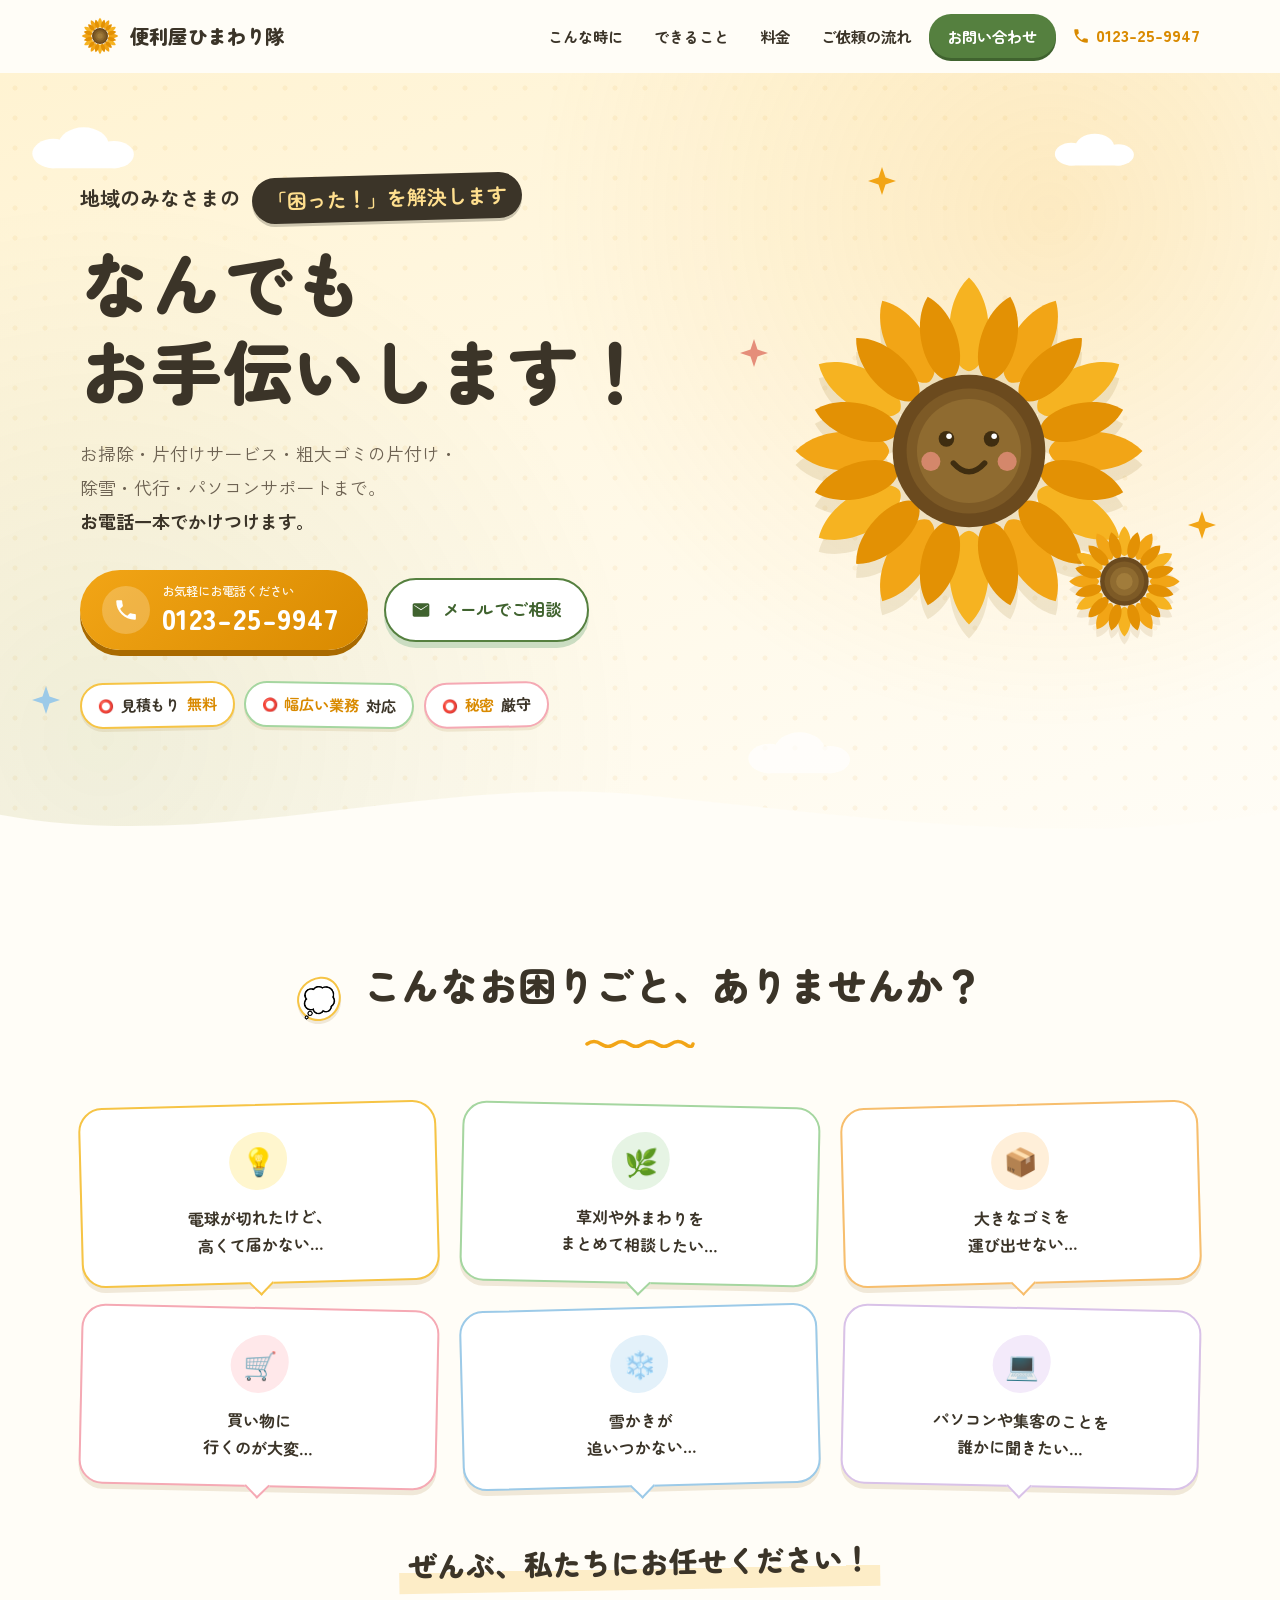
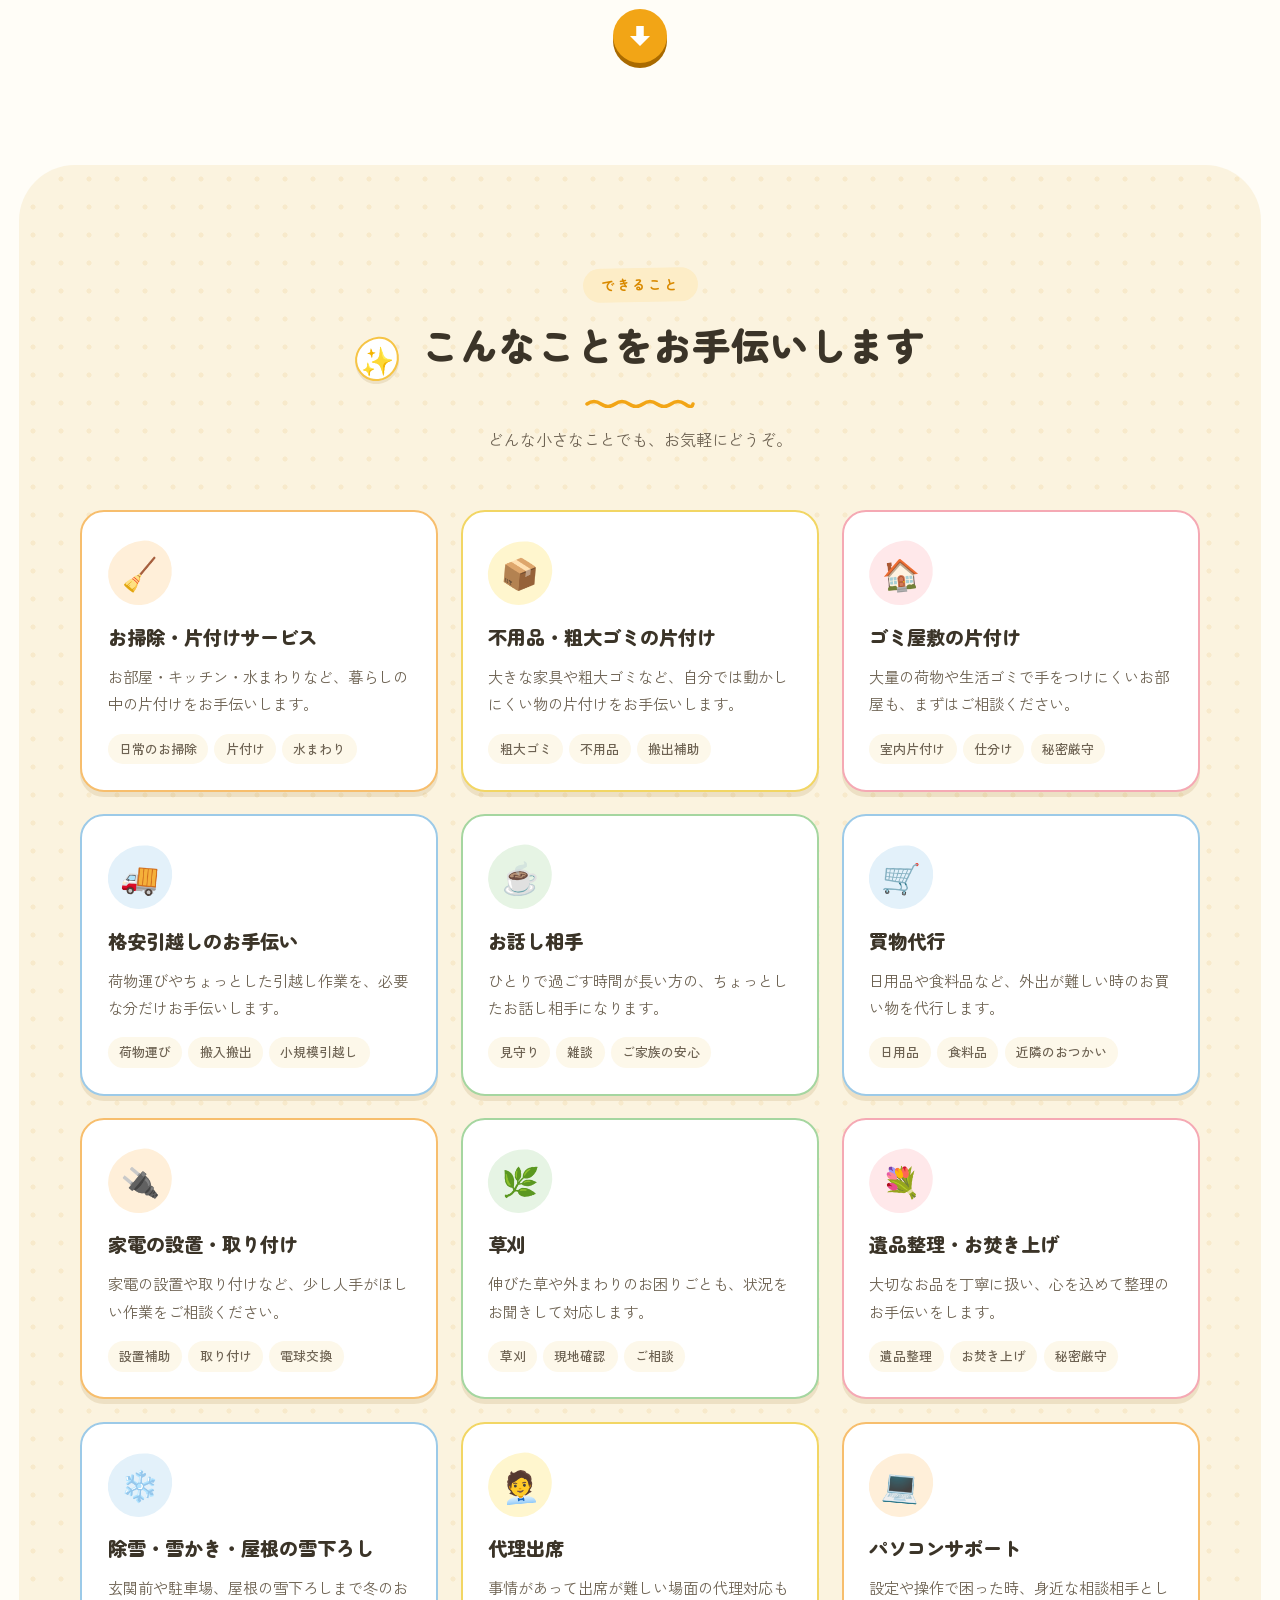
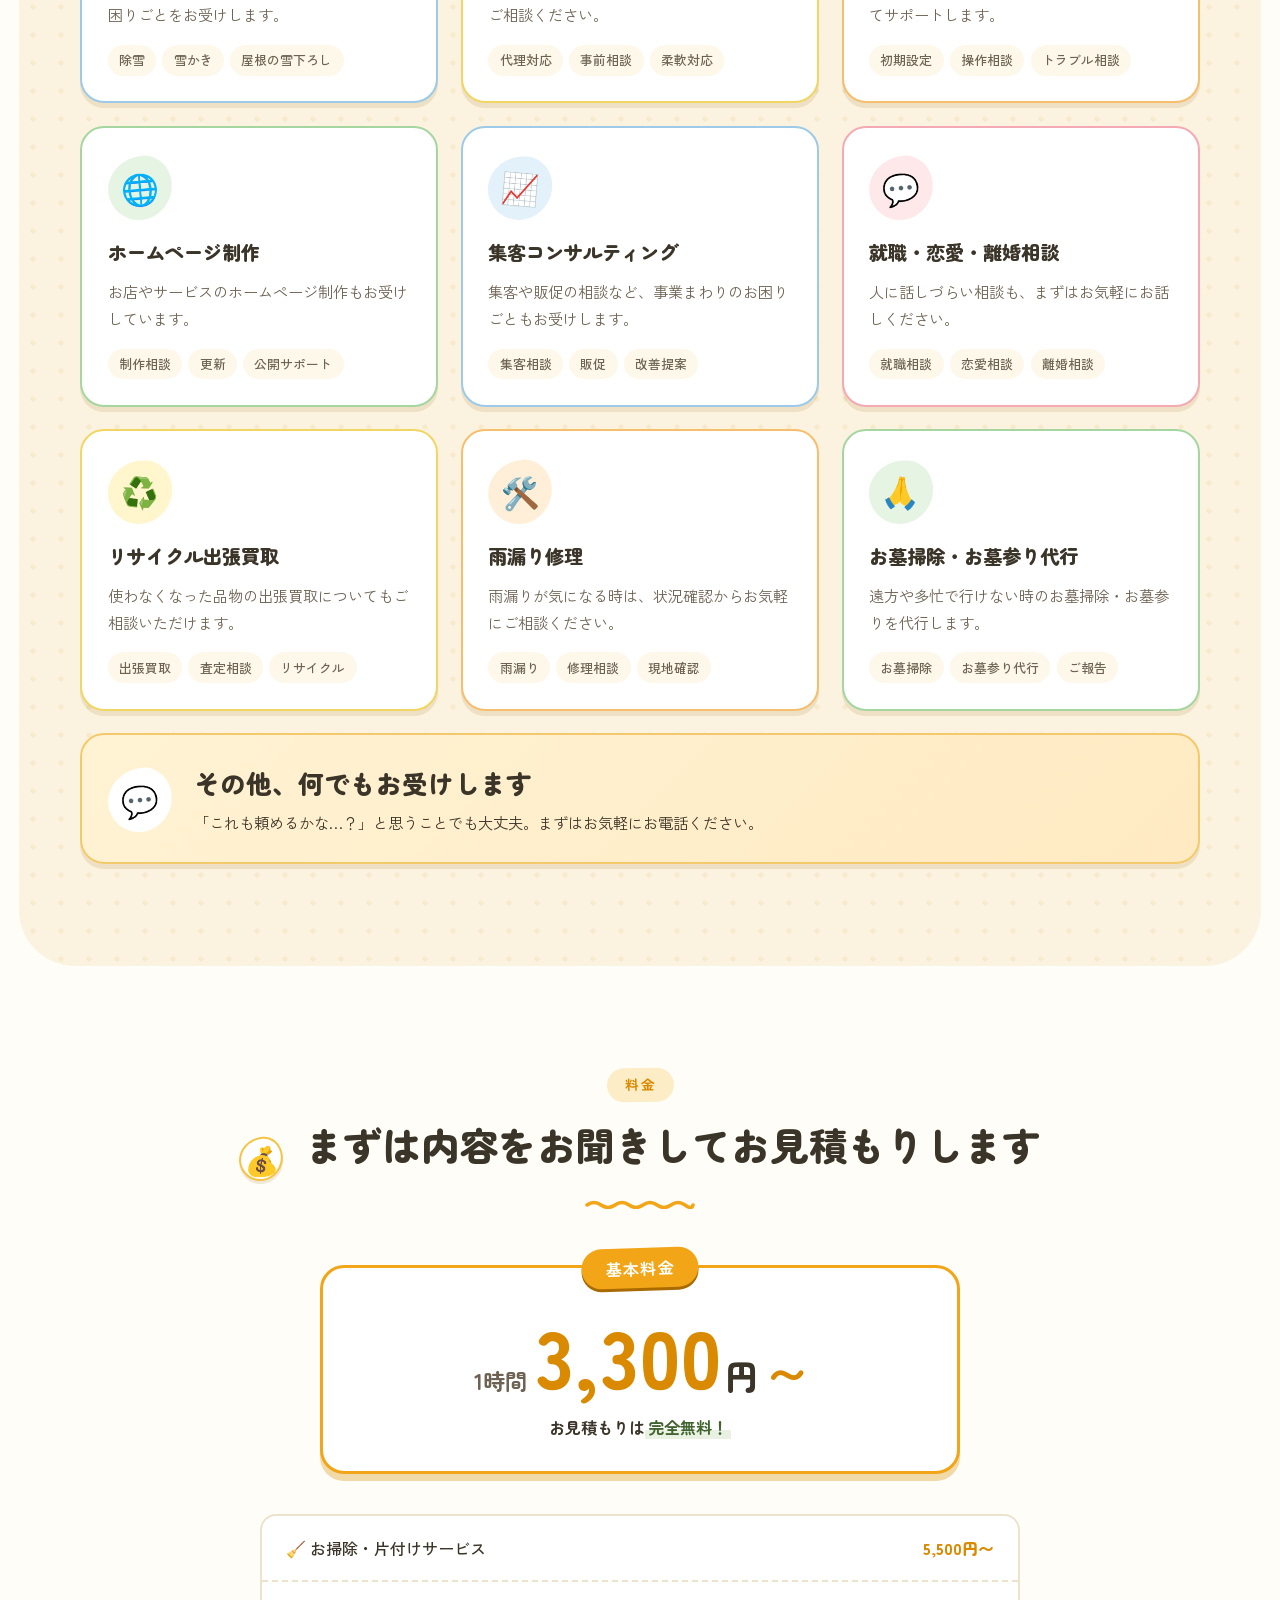
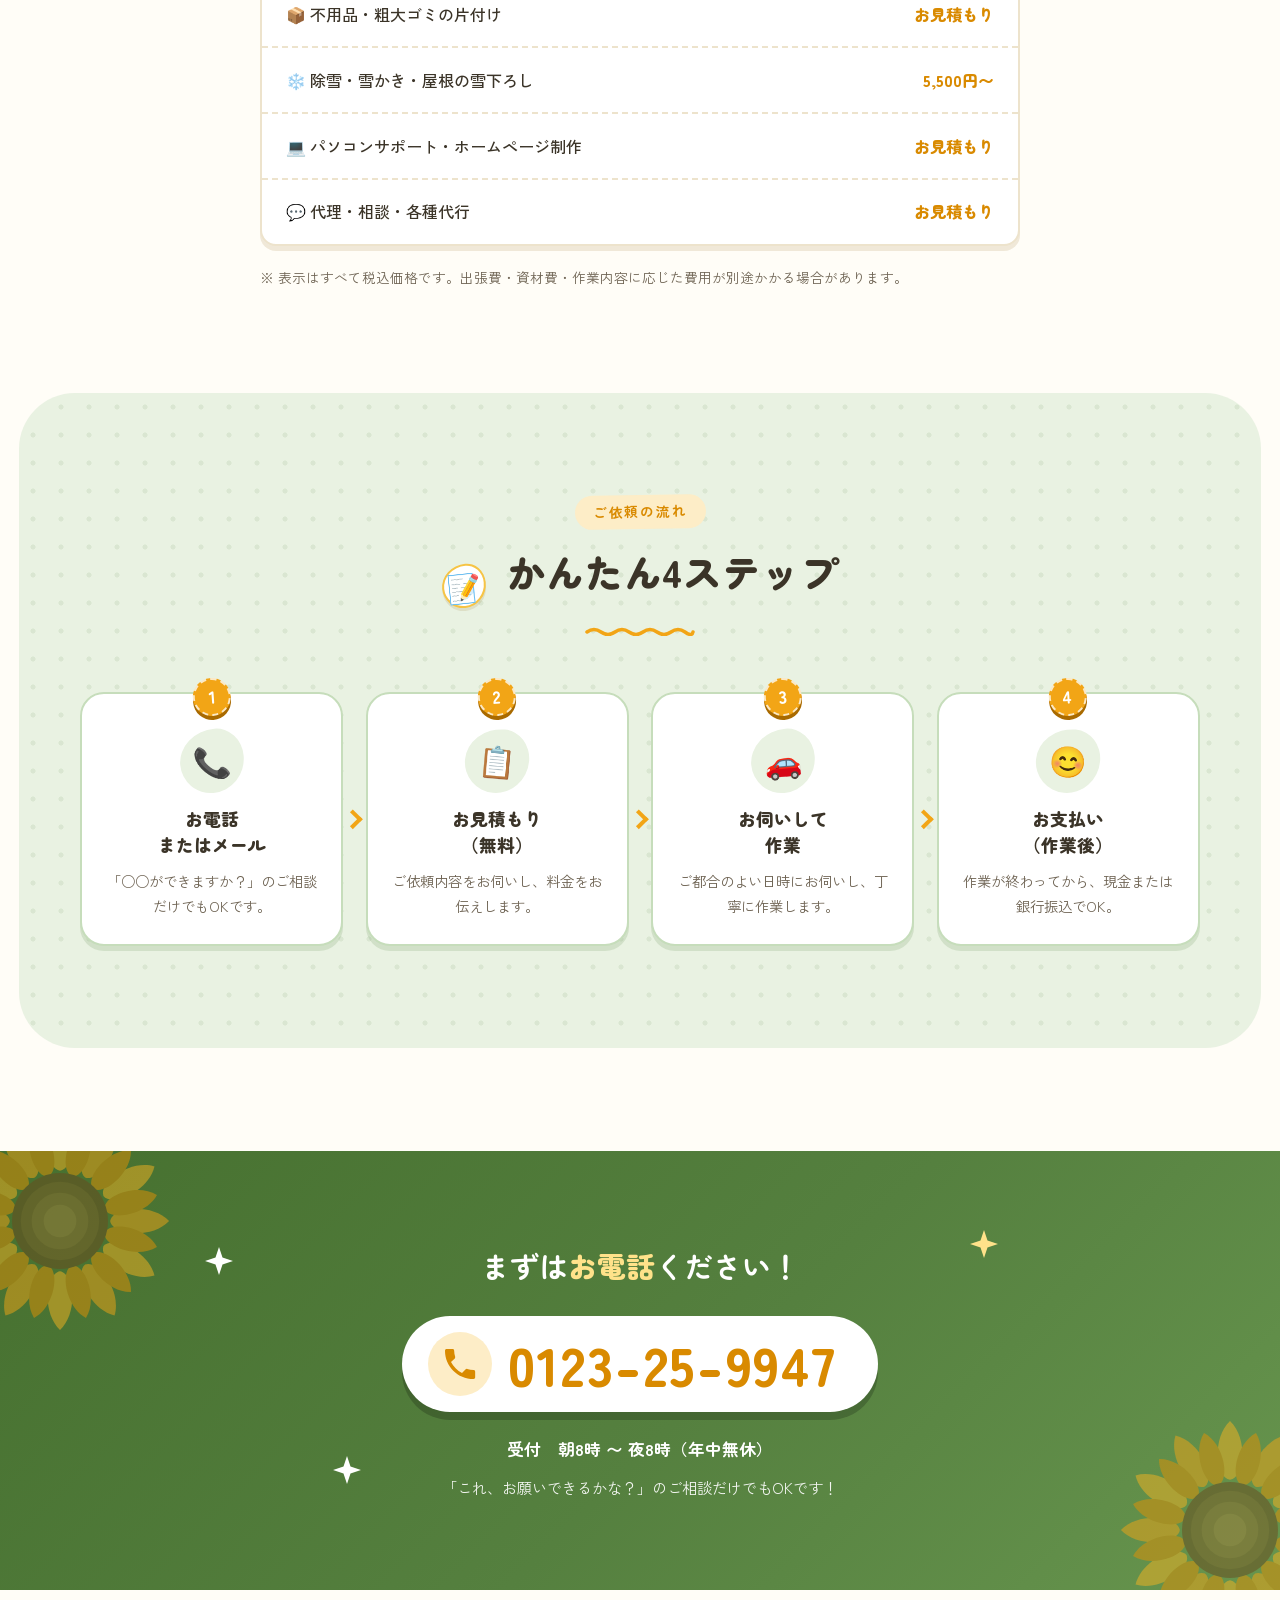
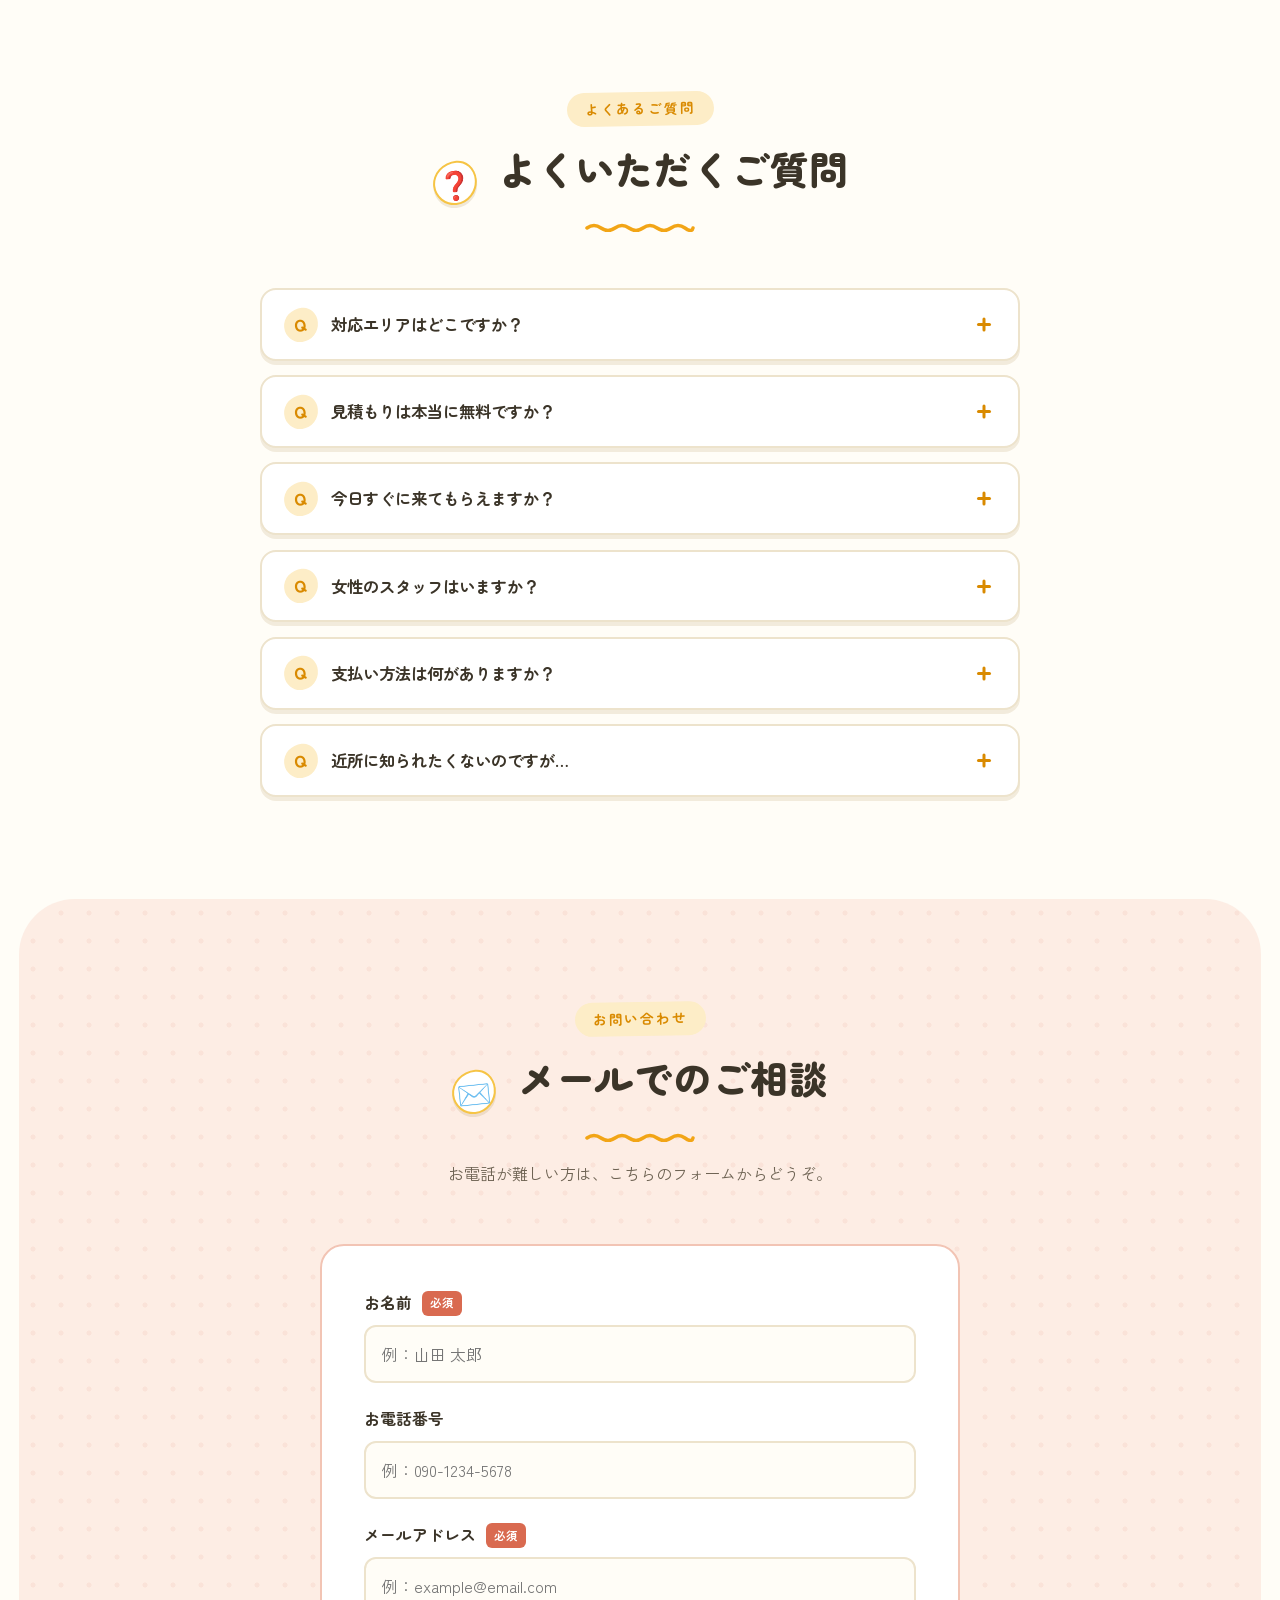
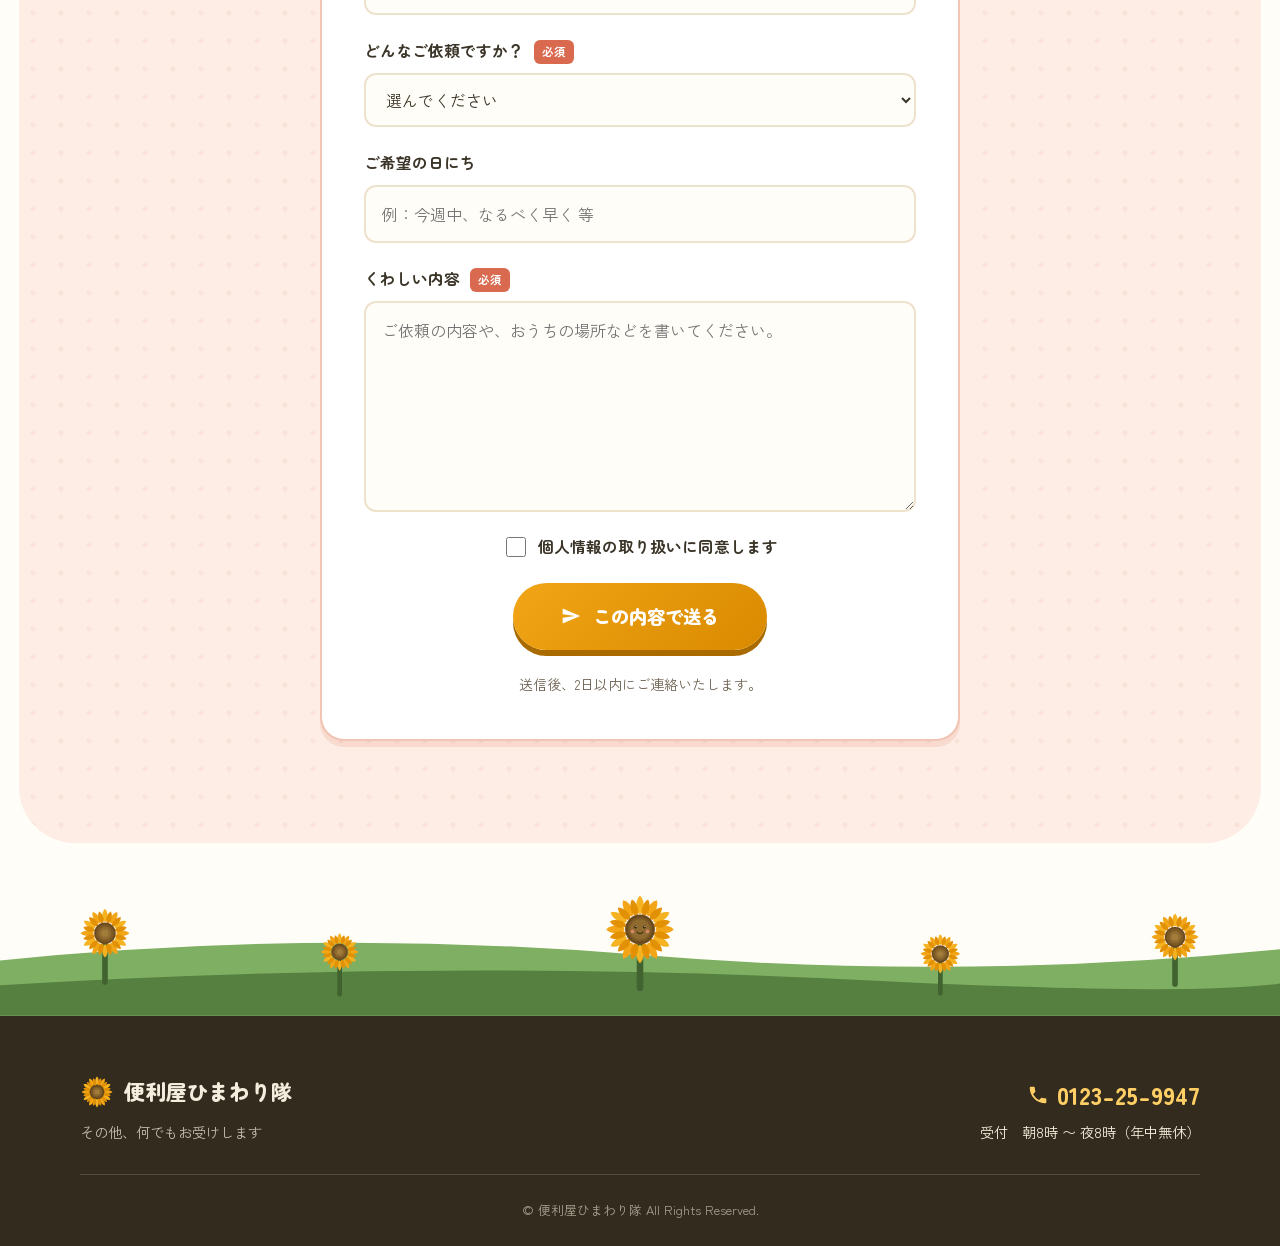
==== commit 8c9741e0: "Add playful illustrations: mascot face, clouds, sparkles, sunflower field Co-Authored-By: Claude Fab" ====
--- a/index.html
+++ b/index.html
@@ -50,6 +50,24 @@
       <circle r="26" fill="#8F6B30"/>
       <circle r="15" fill="#A17C3B"/>
     </g>
+    <g id="sunflower-face">
+      <use href="#sunflower"/>
+      <circle r="30" fill="#8F6B30"/>
+      <circle cx="-13" cy="-7" r="4.5" fill="#3F2D10"/>
+      <circle cx="13" cy="-7" r="4.5" fill="#3F2D10"/>
+      <circle cx="-11.5" cy="-8.5" r="1.6" fill="#fff"/>
+      <circle cx="14.5" cy="-8.5" r="1.6" fill="#fff"/>
+      <circle cx="-22" cy="6" r="5.5" fill="#E58E7A" opacity="0.8"/>
+      <circle cx="22" cy="6" r="5.5" fill="#E58E7A" opacity="0.8"/>
+      <path d="M-9,7 Q0,17 9,7" stroke="#3F2D10" stroke-width="3.2" fill="none" stroke-linecap="round"/>
+    </g>
+    <g id="cloud-shape" fill="#FFFFFF">
+      <ellipse cx="26" cy="32" rx="20" ry="14"/>
+      <ellipse cx="55" cy="24" rx="24" ry="17"/>
+      <ellipse cx="84" cy="33" rx="19" ry="13"/>
+      <rect x="16" y="30" width="78" height="16" rx="8"/>
+    </g>
+    <path id="sparkle-shape" d="M12 0 L15 9 L24 12 L15 15 L12 24 L9 15 L0 12 L9 9 Z"/>
   </defs>
 </svg>
 
@@ -87,6 +105,15 @@
   <!-- ヒーロー -->
   <section class="hero">
     <div class="hero__bg" aria-hidden="true"></div>
+    <div class="hero__deco" aria-hidden="true">
+      <svg class="deco-cloud deco-cloud--1" viewBox="0 0 110 50" focusable="false"><use href="#cloud-shape"/></svg>
+      <svg class="deco-cloud deco-cloud--2" viewBox="0 0 110 50" focusable="false"><use href="#cloud-shape"/></svg>
+      <svg class="deco-cloud deco-cloud--3" viewBox="0 0 110 50" focusable="false"><use href="#cloud-shape"/></svg>
+      <svg class="deco-sparkle deco-sparkle--1" viewBox="0 0 24 24" focusable="false"><use href="#sparkle-shape" fill="#F2A516"/></svg>
+      <svg class="deco-sparkle deco-sparkle--2" viewBox="0 0 24 24" focusable="false"><use href="#sparkle-shape" fill="#F2A516"/></svg>
+      <svg class="deco-sparkle deco-sparkle--3" viewBox="0 0 24 24" focusable="false"><use href="#sparkle-shape" fill="#E58E7A"/></svg>
+      <svg class="deco-sparkle deco-sparkle--4" viewBox="0 0 24 24" focusable="false"><use href="#sparkle-shape" fill="#9CCAE8"/></svg>
+    </div>
 
     <div class="container hero__inner">
       <div class="hero__text">
@@ -131,9 +158,9 @@
 
       <!-- ひまわり -->
       <div class="hero__art" aria-hidden="true">
-        <svg viewBox="0 0 460 460" class="hero__sunflower" focusable="false">
-          <g class="spin-slow" transform-origin="230 230">
-            <use href="#sunflower" transform="translate(230 230) scale(1.9)"/>
+        <svg viewBox="0 0 460 460" class="hero__sunflower sway" focusable="false">
+          <g transform="translate(230 230) scale(1.9)">
+            <use href="#sunflower-face"/>
           </g>
         </svg>
         <svg viewBox="0 0 220 220" class="hero__sunflower hero__sunflower--small" focusable="false">
@@ -515,6 +542,9 @@
       <svg viewBox="0 0 220 220" class="big-cta__flower big-cta__flower--right" focusable="false">
         <g class="spin-slow spin-slow--reverse" transform-origin="110 110"><use href="#sunflower" transform="translate(110 110)"/></g>
       </svg>
+      <svg class="deco-sparkle big-cta__sparkle big-cta__sparkle--1" viewBox="0 0 24 24" focusable="false"><use href="#sparkle-shape" fill="#FFFFFF"/></svg>
+      <svg class="deco-sparkle big-cta__sparkle big-cta__sparkle--2" viewBox="0 0 24 24" focusable="false"><use href="#sparkle-shape" fill="#FFE28A"/></svg>
+      <svg class="deco-sparkle big-cta__sparkle big-cta__sparkle--3" viewBox="0 0 24 24" focusable="false"><use href="#sparkle-shape" fill="#FFFFFF"/></svg>
     </div>
     <div class="container">
       <p class="big-cta__lead">まずは<strong>お電話</strong>ください！</p>
@@ -652,6 +682,19 @@
 
 </main>
 
+<!-- ひまわり畑 -->
+<div class="field" aria-hidden="true">
+  <svg viewBox="0 0 1440 150" preserveAspectRatio="xMidYMax slice" focusable="false">
+    <path d="M0,95 Q360,55 720,85 T1440,75 L1440,150 L0,150 Z" fill="#7FAF63"/>
+    <path d="M0,120 Q480,88 960,112 T1440,100 L1440,150 L0,150 Z" fill="#55803F"/>
+    <g transform="translate(150,62)"><line x1="0" y1="8" x2="0" y2="52" stroke="#40632F" stroke-width="6" stroke-linecap="round"/><use href="#sunflower" transform="scale(0.26)"/></g>
+    <g transform="translate(400,82)"><line x1="0" y1="8" x2="0" y2="45" stroke="#40632F" stroke-width="5" stroke-linecap="round"/><use href="#sunflower" transform="scale(0.2)"/></g>
+    <g transform="translate(720,58)"><line x1="0" y1="10" x2="0" y2="62" stroke="#40632F" stroke-width="7" stroke-linecap="round"/><use href="#sunflower-face" transform="scale(0.36)"/></g>
+    <g transform="translate(1040,84)"><line x1="0" y1="8" x2="0" y2="42" stroke="#40632F" stroke-width="5" stroke-linecap="round"/><use href="#sunflower" transform="scale(0.21)"/></g>
+    <g transform="translate(1290,66)"><line x1="0" y1="8" x2="0" y2="50" stroke="#40632F" stroke-width="6" stroke-linecap="round"/><use href="#sunflower" transform="scale(0.25)"/></g>
+  </svg>
+</div>
+
 <footer class="footer">
   <div class="container">
     <div class="footer__main">
--- a/style.css
+++ b/style.css
@@ -1,5 +1,5 @@
 /* ==========================================================
-   便利屋ひまわり隊 — サイトスタイル
+   便利屋ひまわり隊 — サイトスタイル（ポップ版）
    Palette:
      ground   #FFFDF7  warm white
      cream    #FBF3DF  tint section
@@ -32,8 +32,11 @@
 
   --radius-l: 24px;
   --radius-m: 16px;
-  --shadow-card: 0 6px 24px rgba(150, 110, 30, 0.08);
-  --shadow-float: 0 14px 40px rgba(150, 110, 30, 0.14);
+  /* ステッカー風のくっきり影 */
+  --shadow-card: 0 5px 0 rgba(150, 110, 30, 0.14);
+  --shadow-float: 0 10px 0 rgba(150, 110, 30, 0.12);
+  /* ぷっくりした有機的な角丸 */
+  --blob: 58% 42% 52% 48% / 52% 46% 54% 48%;
 
   --header-h: 72px;
 }
@@ -73,10 +76,36 @@
 
 section[id] { scroll-margin-top: calc(var(--header-h) + 16px); }
 
-/* ---------- 回転アニメーション ---------- */
+/* ---------- アニメーション ---------- */
 .spin-slow { animation: spin 80s linear infinite; }
 .spin-slow--reverse { animation-direction: reverse; animation-duration: 100s; }
 @keyframes spin { to { transform: rotate(360deg); } }
+
+.sway { animation: sway 5.5s ease-in-out infinite; transform-origin: 50% 62%; }
+@keyframes sway {
+  0%, 100% { transform: rotate(-3deg); }
+  50% { transform: rotate(3deg); }
+}
+
+.deco-cloud {
+  position: absolute;
+  width: clamp(70px, 9vw, 130px);
+  animation: drift 9s ease-in-out infinite alternate;
+}
+@keyframes drift {
+  from { transform: translateX(-14px); }
+  to { transform: translateX(14px); }
+}
+
+.deco-sparkle {
+  position: absolute;
+  width: clamp(16px, 2.2vw, 28px);
+  animation: twinkle 2.6s ease-in-out infinite;
+}
+@keyframes twinkle {
+  0%, 100% { opacity: 0.25; transform: scale(0.7) rotate(0deg); }
+  50% { opacity: 1; transform: scale(1.1) rotate(20deg); }
+}
 
 /* ---------- スクロール表示 ---------- */
 .reveal {
@@ -88,7 +117,7 @@
 
 @media (prefers-reduced-motion: reduce) {
   html { scroll-behavior: auto; }
-  .spin-slow { animation: none; }
+  .spin-slow, .sway, .deco-cloud, .deco-sparkle { animation: none; }
   .reveal { opacity: 1; transform: none; transition: none; }
   *, *::before, *::after { animation-duration: 0.01ms !important; transition-duration: 0.01ms !important; }
 }
@@ -108,7 +137,7 @@
 }
 .header.is-scrolled {
   border-bottom-color: var(--line);
-  box-shadow: 0 4px 20px rgba(150, 110, 30, 0.08);
+  box-shadow: 0 4px 0 rgba(150, 110, 30, 0.08);
 }
 .header__inner {
   display: flex;
@@ -152,6 +181,7 @@
   background: var(--leaf);
   color: #fff;
   padding-inline: 1.15rem;
+  box-shadow: 0 3px 0 var(--leaf-deep);
 }
 .nav__list a.nav__cta:hover { background: var(--leaf-deep); }
 
@@ -195,16 +225,31 @@
 .hero {
   position: relative;
   overflow: hidden;
-  background: linear-gradient(160deg, #FFF6DE 0%, #FFFBEF 55%, #FFFDF7 100%);
+  background: linear-gradient(160deg, #FFF3D2 0%, #FFF9E8 55%, #FFFDF7 100%);
 }
 .hero__bg {
   position: absolute;
   inset: 0;
   background:
-    radial-gradient(circle at 82% 18%, rgba(242, 165, 22, 0.14), transparent 42%),
-    radial-gradient(circle at 8% 85%, rgba(85, 128, 63, 0.08), transparent 40%);
+    radial-gradient(circle at 82% 18%, rgba(242, 165, 22, 0.16), transparent 42%),
+    radial-gradient(circle at 8% 85%, rgba(85, 128, 63, 0.09), transparent 40%),
+    radial-gradient(rgba(217, 138, 0, 0.07) 2.5px, transparent 2.6px);
+  background-size: auto, auto, 30px 30px;
   pointer-events: none;
 }
+.hero__deco {
+  position: absolute;
+  inset: 0;
+  pointer-events: none;
+}
+.deco-cloud--1 { top: 6%; left: 2%; }
+.deco-cloud--2 { top: 7%; right: 11%; width: clamp(55px, 7vw, 100px); animation-delay: -3s; }
+.deco-cloud--3 { bottom: 10%; left: 58%; opacity: 0.7; animation-delay: -6s; }
+.deco-sparkle--1 { top: 12%; right: 30%; }
+.deco-sparkle--2 { top: 56%; right: 5%; animation-delay: -0.8s; }
+.deco-sparkle--3 { top: 34%; right: 40%; animation-delay: -1.6s; }
+.deco-sparkle--4 { bottom: 18%; left: 2.5%; animation-delay: -2.1s; }
+
 .hero__inner {
   position: relative;
   display: grid;
@@ -229,6 +274,8 @@
   color: #FFDF8E;
   padding: 0.2em 0.75em;
   border-radius: 999px;
+  rotate: -1.5deg;
+  box-shadow: 0 3px 0 rgba(59, 52, 40, 0.25);
 }
 .hero__title {
   margin-top: 1rem;
@@ -261,18 +308,17 @@
   font-family: var(--font-display);
   font-weight: 700;
   border-radius: 999px;
-  transition: transform 0.2s ease, box-shadow 0.2s ease, background 0.2s ease;
-}
-.btn:hover { transform: translateY(-2px); }
-.btn:active { transform: translateY(0); }
+  transition: transform 0.15s ease, box-shadow 0.15s ease, background 0.2s ease;
+}
 
 .btn--phone {
   background: linear-gradient(135deg, var(--sun) 0%, var(--sun-deep) 100%);
   color: #fff;
   padding: 0.8rem 1.8rem 0.8rem 1.4rem;
-  box-shadow: 0 10px 26px rgba(217, 138, 0, 0.35);
-}
-.btn--phone:hover { box-shadow: 0 14px 32px rgba(217, 138, 0, 0.42); }
+  box-shadow: 0 6px 0 #A96A00;
+}
+.btn--phone:hover { transform: translateY(-3px); box-shadow: 0 9px 0 #A96A00; }
+.btn--phone:active { transform: translateY(2px); box-shadow: 0 3px 0 #A96A00; }
 .btn--phone .btn__icon {
   display: grid;
   place-items: center;
@@ -297,8 +343,10 @@
   border: 2px solid var(--leaf);
   padding: 0.9rem 1.6rem;
   font-size: 1.05rem;
-}
-.btn--mail:hover { background: var(--leaf-soft); }
+  box-shadow: 0 6px 0 #CBDDC2;
+}
+.btn--mail:hover { transform: translateY(-3px); box-shadow: 0 9px 0 #CBDDC2; background: var(--leaf-soft); }
+.btn--mail:active { transform: translateY(2px); box-shadow: 0 3px 0 #CBDDC2; }
 .btn--mail .btn__icon { display: grid; place-items: center; }
 
 .hero__points {
@@ -312,14 +360,17 @@
   align-items: center;
   gap: 0.4rem;
   background: #fff;
-  border: 1px solid var(--line);
+  border: 2px solid var(--line);
   border-radius: 999px;
   padding: 0.4rem 1rem;
   font-family: var(--font-display);
   font-weight: 700;
   font-size: 0.95rem;
-  box-shadow: 0 3px 10px rgba(150, 110, 30, 0.06);
-}
+  box-shadow: 0 3px 0 rgba(150, 110, 30, 0.12);
+}
+.hero__points li:nth-child(1) { border-color: #F6C445; rotate: -1deg; }
+.hero__points li:nth-child(2) { border-color: #A5D6A0; rotate: 1deg; }
+.hero__points li:nth-child(3) { border-color: #F5A9B4; rotate: -1deg; }
 .hero__points strong { color: var(--sun-deep); }
 .hero__point-icon { font-size: 0.85em; }
 
@@ -332,14 +383,14 @@
 .hero__sunflower {
   width: 100%;
   height: auto;
-  filter: drop-shadow(0 18px 30px rgba(150, 110, 30, 0.18));
+  filter: drop-shadow(0 14px 0 rgba(150, 110, 30, 0.14));
 }
 .hero__sunflower--small {
   position: absolute;
   width: 34%;
   right: -4%;
   bottom: 2%;
-  filter: drop-shadow(0 10px 18px rgba(150, 110, 30, 0.16));
+  filter: drop-shadow(0 8px 0 rgba(150, 110, 30, 0.12));
 }
 
 .hero__wave {
@@ -371,6 +422,7 @@
   border-radius: 999px;
   padding: 0.25rem 1.1rem;
   margin-bottom: 1rem;
+  rotate: -1deg;
 }
 .section__title {
   font-family: var(--font-display);
@@ -379,6 +431,15 @@
   line-height: 1.4;
   letter-spacing: 0.02em;
   text-wrap: balance;
+}
+/* 波線の下線 */
+.section__title::after {
+  content: "";
+  display: block;
+  width: 110px;
+  height: 10px;
+  margin: 0.45em auto 0;
+  background: url("data:image/svg+xml,%3Csvg xmlns='http://www.w3.org/2000/svg' viewBox='0 0 110 10'%3E%3Cpath d='M2 6 Q9 1 16 6 T30 6 T44 6 T58 6 T72 6 T86 6 T100 6 T108 6' fill='none' stroke='%23F2A516' stroke-width='3.5' stroke-linecap='round'/%3E%3C/svg%3E") no-repeat center / contain;
 }
 .section__title-emoji {
   display: inline-grid;
@@ -388,10 +449,11 @@
   margin-right: 0.35em;
   font-size: 0.72em;
   background: #fff;
-  border: 1px solid var(--line);
-  border-radius: 14px;
-  box-shadow: 0 3px 10px rgba(150, 110, 30, 0.08);
+  border: 2px solid #F6C445;
+  border-radius: var(--blob);
+  box-shadow: 0 3px 0 rgba(150, 110, 30, 0.14);
   vertical-align: -0.35em;
+  rotate: -6deg;
 }
 .section__desc {
   margin-top: 1rem;
@@ -406,41 +468,55 @@
 .problems__grid {
   display: grid;
   grid-template-columns: repeat(3, 1fr);
-  gap: 1.25rem;
+  gap: 1.4rem;
 }
 .bubble {
   position: relative;
   background: #fff;
-  border: 1px solid var(--line);
+  border: 2px solid var(--line);
   border-radius: var(--radius-l);
   padding: 1.6rem 1.4rem 1.5rem;
   text-align: center;
   box-shadow: var(--shadow-card);
-  transition: transform 0.25s ease, box-shadow 0.25s ease;
-}
-.bubble:hover { transform: translateY(-4px); box-shadow: var(--shadow-float); }
+  transition: rotate 0.25s ease, translate 0.25s ease, box-shadow 0.25s ease;
+}
+.bubble:nth-child(odd) { rotate: -1.5deg; }
+.bubble:nth-child(even) { rotate: 1.2deg; }
+.bubble:hover { rotate: 0deg; translate: 0 -4px; box-shadow: var(--shadow-float); }
 .bubble::after {
   content: "";
   position: absolute;
   left: 50%;
-  bottom: -9px;
+  bottom: -10px;
   width: 18px;
   height: 18px;
   background: #fff;
-  border-right: 1px solid var(--line);
-  border-bottom: 1px solid var(--line);
+  border-right: 2px solid;
+  border-bottom: 2px solid;
+  border-color: inherit;
   transform: translateX(-50%) rotate(45deg);
 }
+.bubble:nth-child(1) { border-color: #F6C445; }
+.bubble:nth-child(2) { border-color: #A5D6A0; }
+.bubble:nth-child(3) { border-color: #F7BE6D; }
+.bubble:nth-child(4) { border-color: #F5A9B4; }
+.bubble:nth-child(5) { border-color: #9CCAE8; }
+.bubble:nth-child(6) { border-color: #D9C2E8; }
 .bubble__emoji {
   display: inline-grid;
   place-items: center;
   width: 58px;
   height: 58px;
   font-size: 1.7rem;
-  background: var(--cream-soft);
-  border-radius: 18px;
+  border-radius: var(--blob);
   margin-bottom: 0.9rem;
 }
+.bubble:nth-child(1) .bubble__emoji { background: #FFF6CE; }
+.bubble:nth-child(2) .bubble__emoji { background: #E6F4E4; }
+.bubble:nth-child(3) .bubble__emoji { background: #FFEFD9; }
+.bubble:nth-child(4) .bubble__emoji { background: #FFE8EA; }
+.bubble:nth-child(5) .bubble__emoji { background: #E3F1FA; }
+.bubble:nth-child(6) .bubble__emoji { background: #F3EAFA; }
 .bubble p {
   font-family: var(--font-display);
   font-weight: 700;
@@ -458,6 +534,7 @@
   font-size: clamp(1.3rem, 3vw, 1.8rem);
   background: linear-gradient(transparent 62%, var(--sun-soft) 62%);
   padding-inline: 0.3em;
+  rotate: -1deg;
 }
 .problems__answer-arrow {
   display: grid;
@@ -468,7 +545,7 @@
   color: #fff;
   background: var(--sun);
   border-radius: 50%;
-  box-shadow: 0 8px 20px rgba(217, 138, 0, 0.3);
+  box-shadow: 0 5px 0 #A96A00;
   animation: bounce 2.2s ease-in-out infinite;
 }
 @keyframes bounce {
@@ -480,7 +557,9 @@
    できること
    ========================================================== */
 .services {
-  background: var(--cream);
+  background-color: var(--cream);
+  background-image: radial-gradient(rgba(217, 138, 0, 0.09) 2.5px, transparent 2.6px);
+  background-size: 28px 28px;
   border-radius: clamp(28px, 5vw, 56px);
   margin-inline: clamp(0.5rem, 1.5vw, 1.25rem);
 }
@@ -488,14 +567,14 @@
 .services__grid {
   display: grid;
   grid-template-columns: repeat(3, 1fr);
-  gap: 1.25rem;
+  gap: 1.4rem;
 }
 .service-card {
   background: #fff;
+  border: 2px solid var(--line);
   border-radius: var(--radius-l);
   padding: 1.8rem 1.6rem 1.6rem;
   box-shadow: var(--shadow-card);
-  border: 1px solid rgba(255, 255, 255, 0.6);
   transition: transform 0.25s ease, box-shadow 0.25s ease;
 }
 .service-card:hover { transform: translateY(-5px); box-shadow: var(--shadow-float); }
@@ -505,10 +584,12 @@
   place-items: center;
   width: 64px;
   height: 64px;
-  border-radius: 20px;
+  border-radius: var(--blob);
   font-size: 1.9rem;
   margin-bottom: 1.1rem;
 }
+.service-card:nth-child(odd) .service-card__icon { rotate: -5deg; }
+.service-card:nth-child(even) .service-card__icon { rotate: 5deg; }
 .service-card h3 {
   font-family: var(--font-display);
   font-weight: 900;
@@ -537,6 +618,12 @@
   color: var(--ink-soft);
 }
 
+.service-card--orange { border-color: #F7BE6D; }
+.service-card--yellow { border-color: #F2D664; }
+.service-card--pink   { border-color: #F5A9B4; }
+.service-card--blue   { border-color: #9CCAE8; }
+.service-card--mint   { border-color: #A5D6A0; }
+
 .service-card--orange .service-card__icon { background: #FFEFD9; }
 .service-card--yellow .service-card__icon { background: #FFF6CE; }
 .service-card--pink   .service-card__icon { background: #FFE8EA; }
@@ -550,7 +637,7 @@
   align-items: center;
   column-gap: 1.4rem;
   background: linear-gradient(135deg, #FFF3D4 0%, #FFEAC2 100%);
-  border: 1px solid #F4DFAC;
+  border-color: #F4C96B;
   text-align: left;
 }
 .service-card--wide .service-card__icon {
@@ -570,17 +657,17 @@
   margin-inline: auto;
   text-align: center;
   background: #fff;
-  border: 2px solid var(--sun);
+  border: 3px solid var(--sun);
   border-radius: var(--radius-l);
   padding: 2.2rem 1.5rem 1.8rem;
   position: relative;
-  box-shadow: var(--shadow-card);
+  box-shadow: 0 7px 0 #F2D9A8;
 }
 .price__big-label {
   position: absolute;
   top: 0;
   left: 50%;
-  transform: translate(-50%, -50%);
+  transform: translate(-50%, -50%) rotate(-2deg);
   background: var(--sun);
   color: #fff;
   font-family: var(--font-display);
@@ -589,6 +676,7 @@
   padding: 0.3rem 1.5rem;
   letter-spacing: 0.08em;
   white-space: nowrap;
+  box-shadow: 0 3px 0 #A96A00;
 }
 .price__big-amount {
   display: flex;
@@ -636,7 +724,7 @@
   max-width: 760px;
   margin: 2.5rem auto 0;
   background: #fff;
-  border: 1px solid var(--line);
+  border: 2px solid var(--line);
   border-radius: var(--radius-m);
   overflow: hidden;
   box-shadow: var(--shadow-card);
@@ -648,7 +736,7 @@
   gap: 1rem;
   padding: 1.05rem 1.5rem;
 }
-.price__row + .price__row { border-top: 1px dashed var(--line); }
+.price__row + .price__row { border-top: 2px dashed var(--line); }
 .price__row div:first-child { font-weight: 500; }
 .price__row div:last-child {
   font-family: var(--font-display);
@@ -668,50 +756,54 @@
    ご依頼の流れ
    ========================================================== */
 .flow {
-  background: var(--cream);
+  background-color: var(--leaf-soft);
+  background-image: radial-gradient(rgba(85, 128, 63, 0.10) 2.5px, transparent 2.6px);
+  background-size: 28px 28px;
   border-radius: clamp(28px, 5vw, 56px);
   margin-inline: clamp(0.5rem, 1.5vw, 1.25rem);
 }
 .flow__list {
   display: grid;
   grid-template-columns: repeat(4, 1fr);
-  gap: 1.25rem;
+  gap: 1.4rem;
 }
 .flow__item {
   position: relative;
   background: #fff;
+  border: 2px solid #C6DDBB;
   border-radius: var(--radius-l);
   padding: 2.2rem 1.4rem 1.6rem;
   text-align: center;
-  box-shadow: var(--shadow-card);
+  box-shadow: 0 5px 0 rgba(85, 128, 63, 0.16);
 }
 .flow__item:not(:last-child)::after {
   content: "";
   position: absolute;
   top: 50%;
-  right: -1.05rem;
+  right: -1.15rem;
   width: 0.85rem;
   height: 0.85rem;
-  border-top: 3px solid var(--sun);
-  border-right: 3px solid var(--sun);
+  border-top: 4px solid var(--sun);
+  border-right: 4px solid var(--sun);
   transform: translateY(-50%) rotate(45deg);
 }
 .flow__num {
   position: absolute;
   top: -1rem;
   left: 50%;
-  transform: translateX(-50%);
+  transform: translateX(-50%) rotate(-4deg);
   display: grid;
   place-items: center;
-  width: 2.2rem;
-  height: 2.2rem;
+  width: 2.4rem;
+  height: 2.4rem;
   background: var(--sun);
   color: #fff;
   font-family: var(--font-display);
   font-weight: 900;
   font-size: 1.1rem;
+  border: 2.5px dashed rgba(255, 255, 255, 0.75);
   border-radius: 50%;
-  box-shadow: 0 4px 12px rgba(217, 138, 0, 0.3);
+  box-shadow: 0 4px 0 #A96A00;
 }
 .flow__icon {
   display: inline-grid;
@@ -719,10 +811,12 @@
   width: 64px;
   height: 64px;
   font-size: 1.9rem;
-  background: var(--cream-soft);
-  border-radius: 20px;
+  background: var(--leaf-soft);
+  border-radius: var(--blob);
   margin-bottom: 0.8rem;
-}
+  rotate: -5deg;
+}
+.flow__item:nth-child(even) .flow__icon { rotate: 5deg; }
 .flow__item h3 {
   font-family: var(--font-display);
   font-weight: 900;
@@ -752,6 +846,9 @@
 .big-cta__flower { position: absolute; width: clamp(140px, 20vw, 240px); opacity: 0.5; }
 .big-cta__flower--left { left: -60px; top: -50px; }
 .big-cta__flower--right { right: -70px; bottom: -60px; }
+.big-cta__sparkle--1 { top: 22%; left: 16%; }
+.big-cta__sparkle--2 { top: 18%; right: 22%; animation-delay: -1.1s; }
+.big-cta__sparkle--3 { bottom: 24%; left: 26%; animation-delay: -1.9s; }
 
 .big-cta__lead {
   font-family: var(--font-display);
@@ -772,10 +869,11 @@
   color: var(--sun-deep);
   border-radius: 999px;
   padding: 1rem 2.6rem 1rem 1.6rem;
-  box-shadow: 0 16px 40px rgba(0, 0, 0, 0.22);
-  transition: transform 0.2s ease, box-shadow 0.2s ease;
-}
-.big-cta__phone:hover { transform: translateY(-3px); box-shadow: 0 22px 48px rgba(0, 0, 0, 0.28); }
+  box-shadow: 0 8px 0 rgba(0, 0, 0, 0.2);
+  transition: transform 0.15s ease, box-shadow 0.15s ease;
+}
+.big-cta__phone:hover { transform: translateY(-3px); box-shadow: 0 11px 0 rgba(0, 0, 0, 0.2); }
+.big-cta__phone:active { transform: translateY(2px); box-shadow: 0 4px 0 rgba(0, 0, 0, 0.2); }
 .big-cta__phone-icon {
   display: grid;
   place-items: center;
@@ -812,17 +910,17 @@
   max-width: 760px;
   margin-inline: auto;
   display: grid;
-  gap: 0.8rem;
+  gap: 0.9rem;
 }
 .faq__item {
   background: #fff;
-  border: 1px solid var(--line);
+  border: 2px solid var(--line);
   border-radius: var(--radius-m);
-  box-shadow: var(--shadow-card);
+  box-shadow: 0 4px 0 rgba(150, 110, 30, 0.12);
   overflow: hidden;
-  transition: box-shadow 0.25s ease;
-}
-.faq__item[open] { box-shadow: var(--shadow-float); }
+  transition: box-shadow 0.25s ease, border-color 0.25s ease;
+}
+.faq__item[open] { border-color: #F6C445; box-shadow: 0 6px 0 rgba(217, 138, 0, 0.18); }
 .faq__item summary {
   display: flex;
   align-items: center;
@@ -840,12 +938,13 @@
   flex: none;
   display: grid;
   place-items: center;
-  width: 2rem;
-  height: 2rem;
+  width: 2.1rem;
+  height: 2.1rem;
   background: var(--sun-soft);
   color: var(--sun-deep);
-  border-radius: 10px;
-  font-weight: 900;
+  border-radius: var(--blob);
+  font-weight: 900;
+  rotate: -6deg;
 }
 .faq__marker {
   position: relative;
@@ -868,7 +967,7 @@
 .faq__marker::after { transform: rotate(90deg); }
 .faq__item[open] .faq__marker::after { transform: rotate(0deg); }
 .faq__item > p {
-  padding: 0 1.4rem 1.2rem 4.2rem;
+  padding: 0 1.4rem 1.2rem 4.3rem;
   color: var(--ink-soft);
 }
 
@@ -876,18 +975,21 @@
    お問い合わせ
    ========================================================== */
 .contact {
-  background: var(--cream);
+  background-color: #FDEDE4;
+  background-image: radial-gradient(rgba(217, 106, 80, 0.08) 2.5px, transparent 2.6px);
+  background-size: 28px 28px;
   border-radius: clamp(28px, 5vw, 56px);
   margin-inline: clamp(0.5rem, 1.5vw, 1.25rem);
-  margin-bottom: clamp(3rem, 6vw, 5rem);
+  margin-bottom: clamp(1rem, 3vw, 2rem);
 }
 .contact__form {
   max-width: 640px;
   margin-inline: auto;
   background: #fff;
+  border: 2px solid #F2C4B4;
   border-radius: var(--radius-l);
   padding: clamp(1.6rem, 4vw, 2.6rem);
-  box-shadow: var(--shadow-card);
+  box-shadow: 0 6px 0 rgba(217, 106, 80, 0.15);
   display: grid;
   gap: 1.3rem;
 }
@@ -915,7 +1017,7 @@
   color: var(--ink);
   width: 100%;
   background: var(--ground);
-  border: 1.5px solid var(--line);
+  border: 2px solid var(--line);
   border-radius: 12px;
   padding: 0.75rem 1rem;
   transition: border-color 0.2s ease, box-shadow 0.2s ease;
@@ -950,10 +1052,11 @@
   font-size: 1.15rem;
   font-weight: 900;
   padding: 1rem 3rem;
-  box-shadow: 0 10px 26px rgba(217, 138, 0, 0.35);
+  box-shadow: 0 6px 0 #A96A00;
   border: 0;
 }
-.btn--submit:hover { box-shadow: 0 14px 32px rgba(217, 138, 0, 0.42); }
+.btn--submit:hover { transform: translateY(-3px); box-shadow: 0 9px 0 #A96A00; }
+.btn--submit:active { transform: translateY(2px); box-shadow: 0 3px 0 #A96A00; }
 .btn--submit span { display: grid; place-items: center; }
 
 .form__note {
@@ -975,8 +1078,14 @@
 }
 
 /* ==========================================================
-   フッター
-   ========================================================== */
+   ひまわり畑・フッター
+   ========================================================== */
+.field { line-height: 0; }
+.field svg {
+  width: 100%;
+  height: clamp(80px, 11vw, 150px);
+}
+
 .footer {
   background: #332C1E;
   color: #F4EDDD;
@@ -1055,13 +1164,14 @@
 .sticky-cta__phone {
   background: linear-gradient(135deg, var(--sun) 0%, var(--sun-deep) 100%);
   color: #fff;
-  box-shadow: 0 6px 18px rgba(217, 138, 0, 0.35);
+  box-shadow: 0 4px 0 #A96A00;
   font-variant-numeric: tabular-nums;
 }
 .sticky-cta__mail {
   background: #fff;
   color: var(--leaf-deep);
   border: 2px solid var(--leaf);
+  box-shadow: 0 4px 0 #CBDDC2;
   font-size: 0.92rem;
 }
 
@@ -1089,9 +1199,9 @@
     align-items: stretch;
     gap: 0.2rem;
     background: #fff;
-    border: 1px solid var(--line);
+    border: 2px solid var(--line);
     border-radius: var(--radius-m);
-    box-shadow: var(--shadow-float);
+    box-shadow: 0 8px 0 rgba(150, 110, 30, 0.12);
     padding: 0.6rem;
     opacity: 0;
     visibility: hidden;
@@ -1119,8 +1229,12 @@
     width: min(58vw, 250px);
     margin-inline: auto;
   }
-
-  .problems__grid { grid-template-columns: repeat(2, 1fr); gap: 0.9rem; }
+  .deco-cloud--3 { display: none; }
+  .deco-sparkle--1 { top: 6%; left: 6%; right: auto; }
+  .deco-sparkle--2 { display: none; }
+  .deco-sparkle--3 { top: 12%; right: 6%; }
+
+  .problems__grid { grid-template-columns: repeat(2, 1fr); gap: 1rem; }
   .bubble { padding: 1.2rem 0.9rem 1.1rem; }
   .bubble__emoji { width: 48px; height: 48px; font-size: 1.4rem; }
   .bubble p { font-size: 0.88rem; }
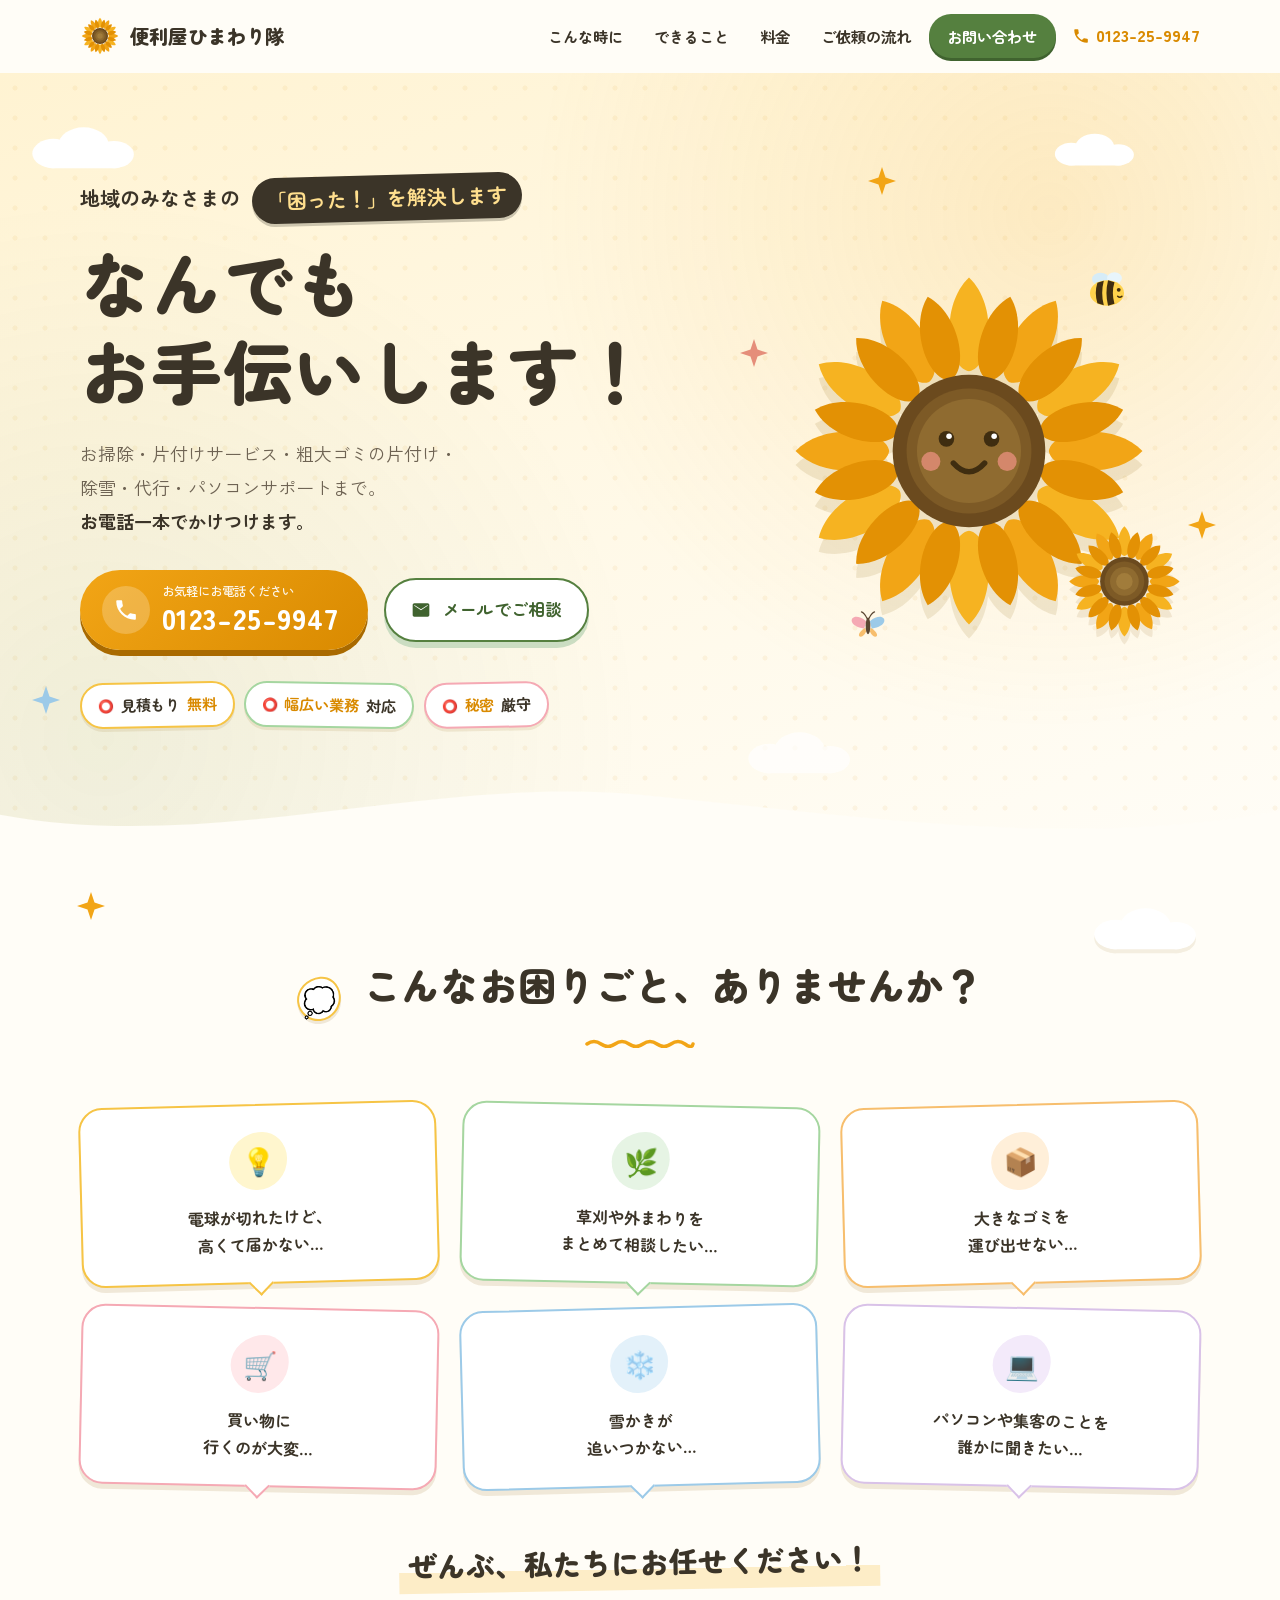
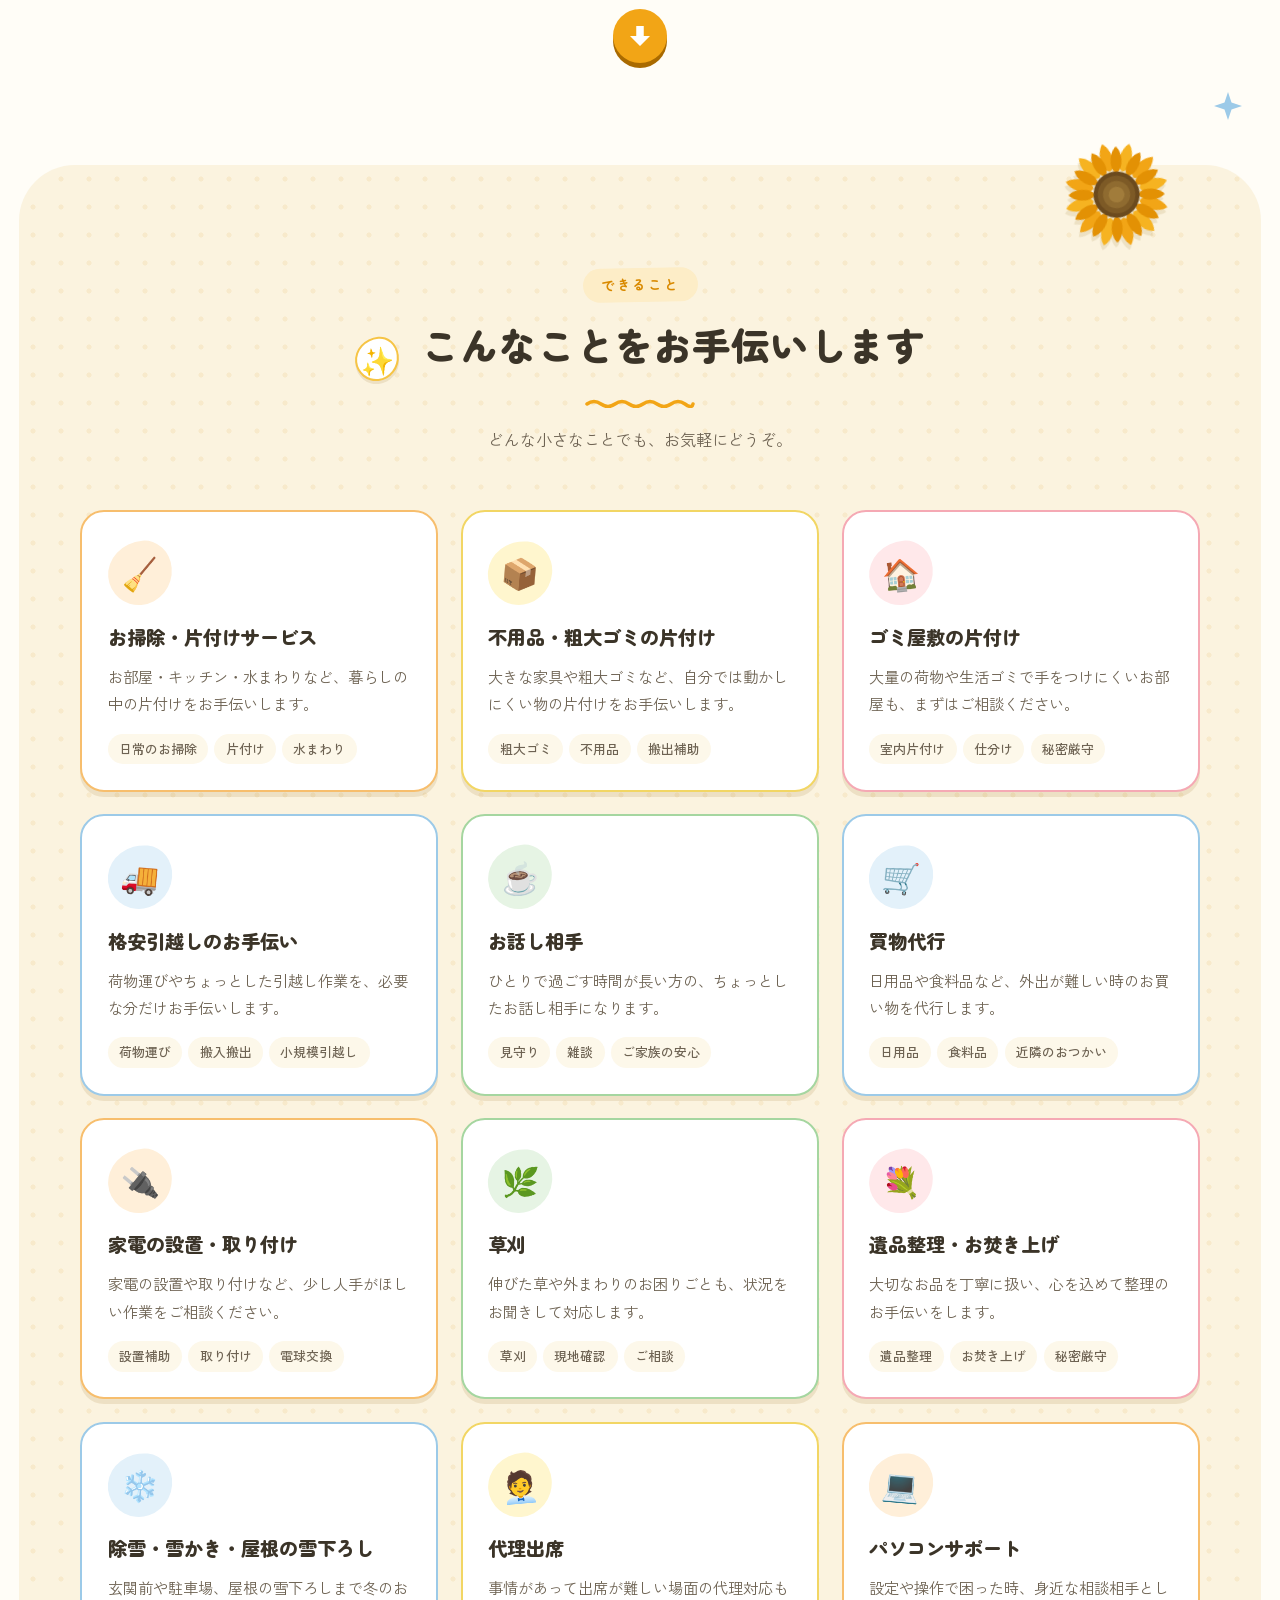
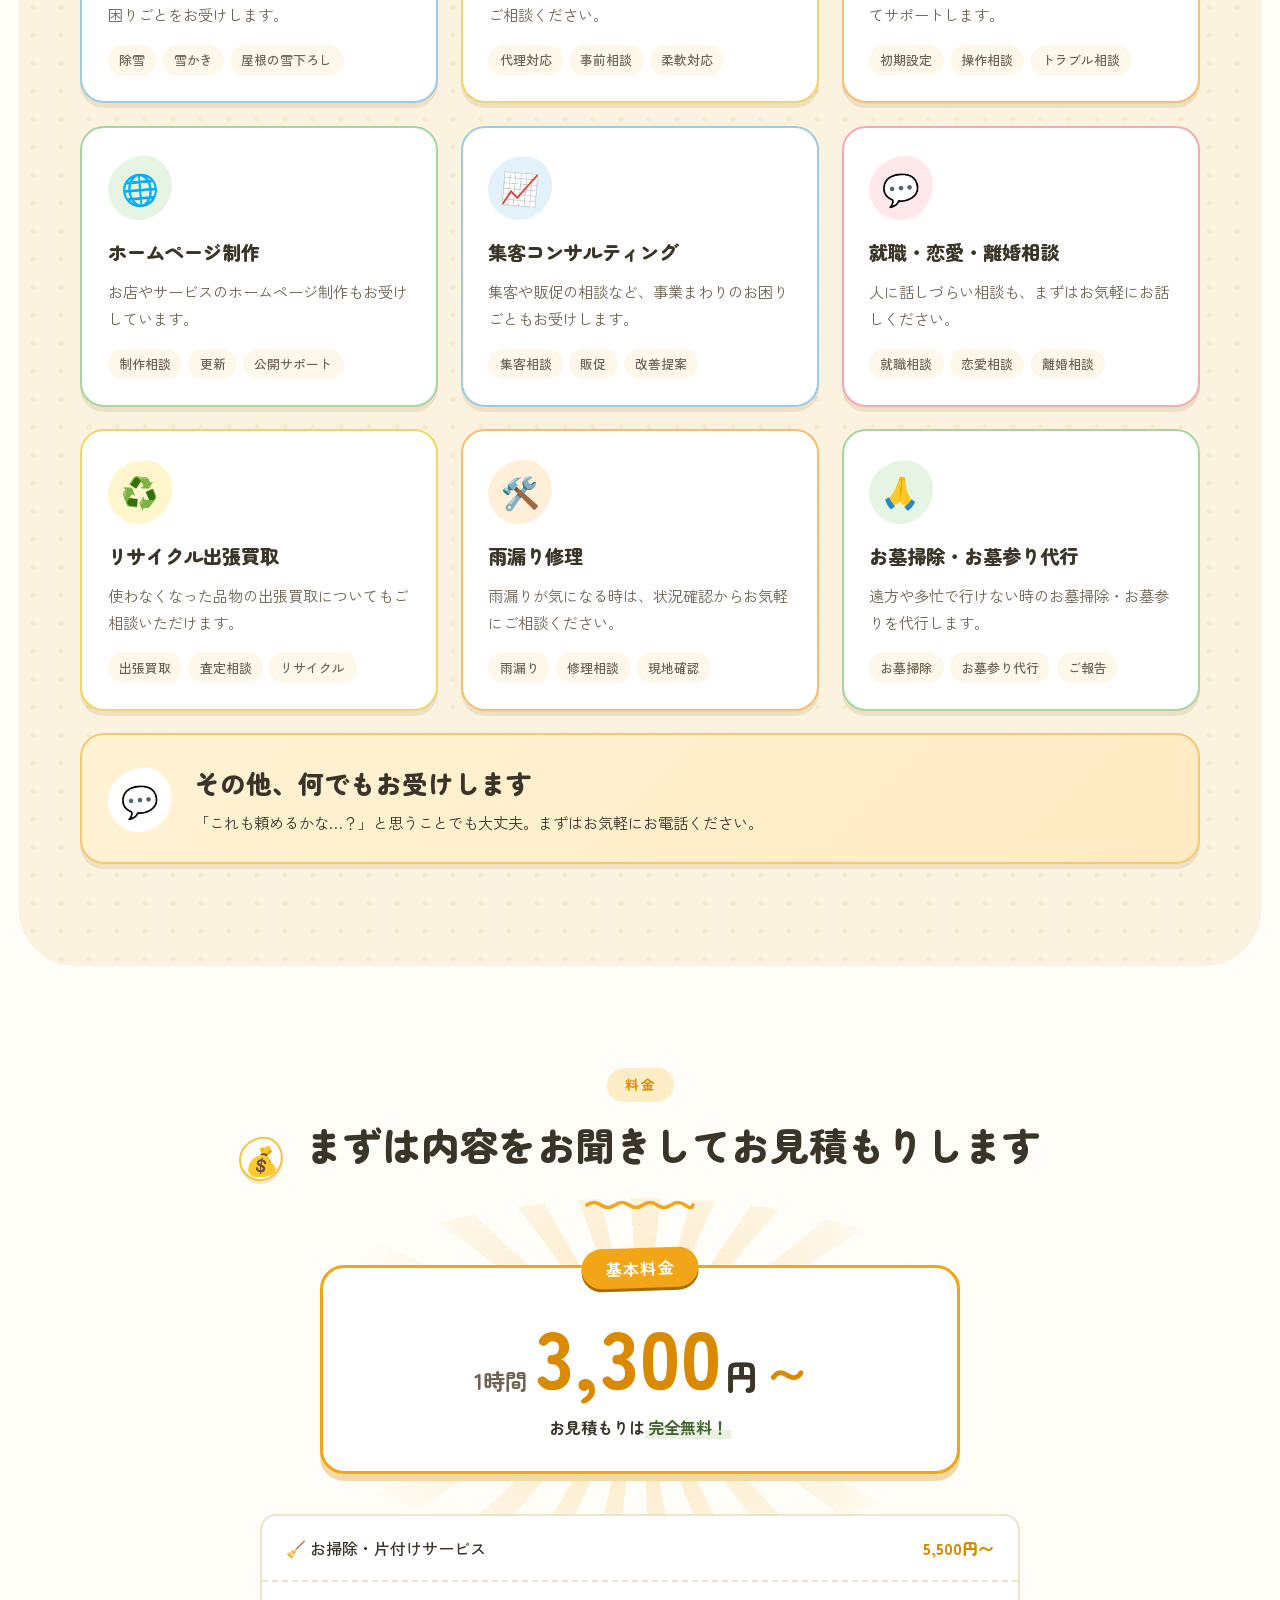
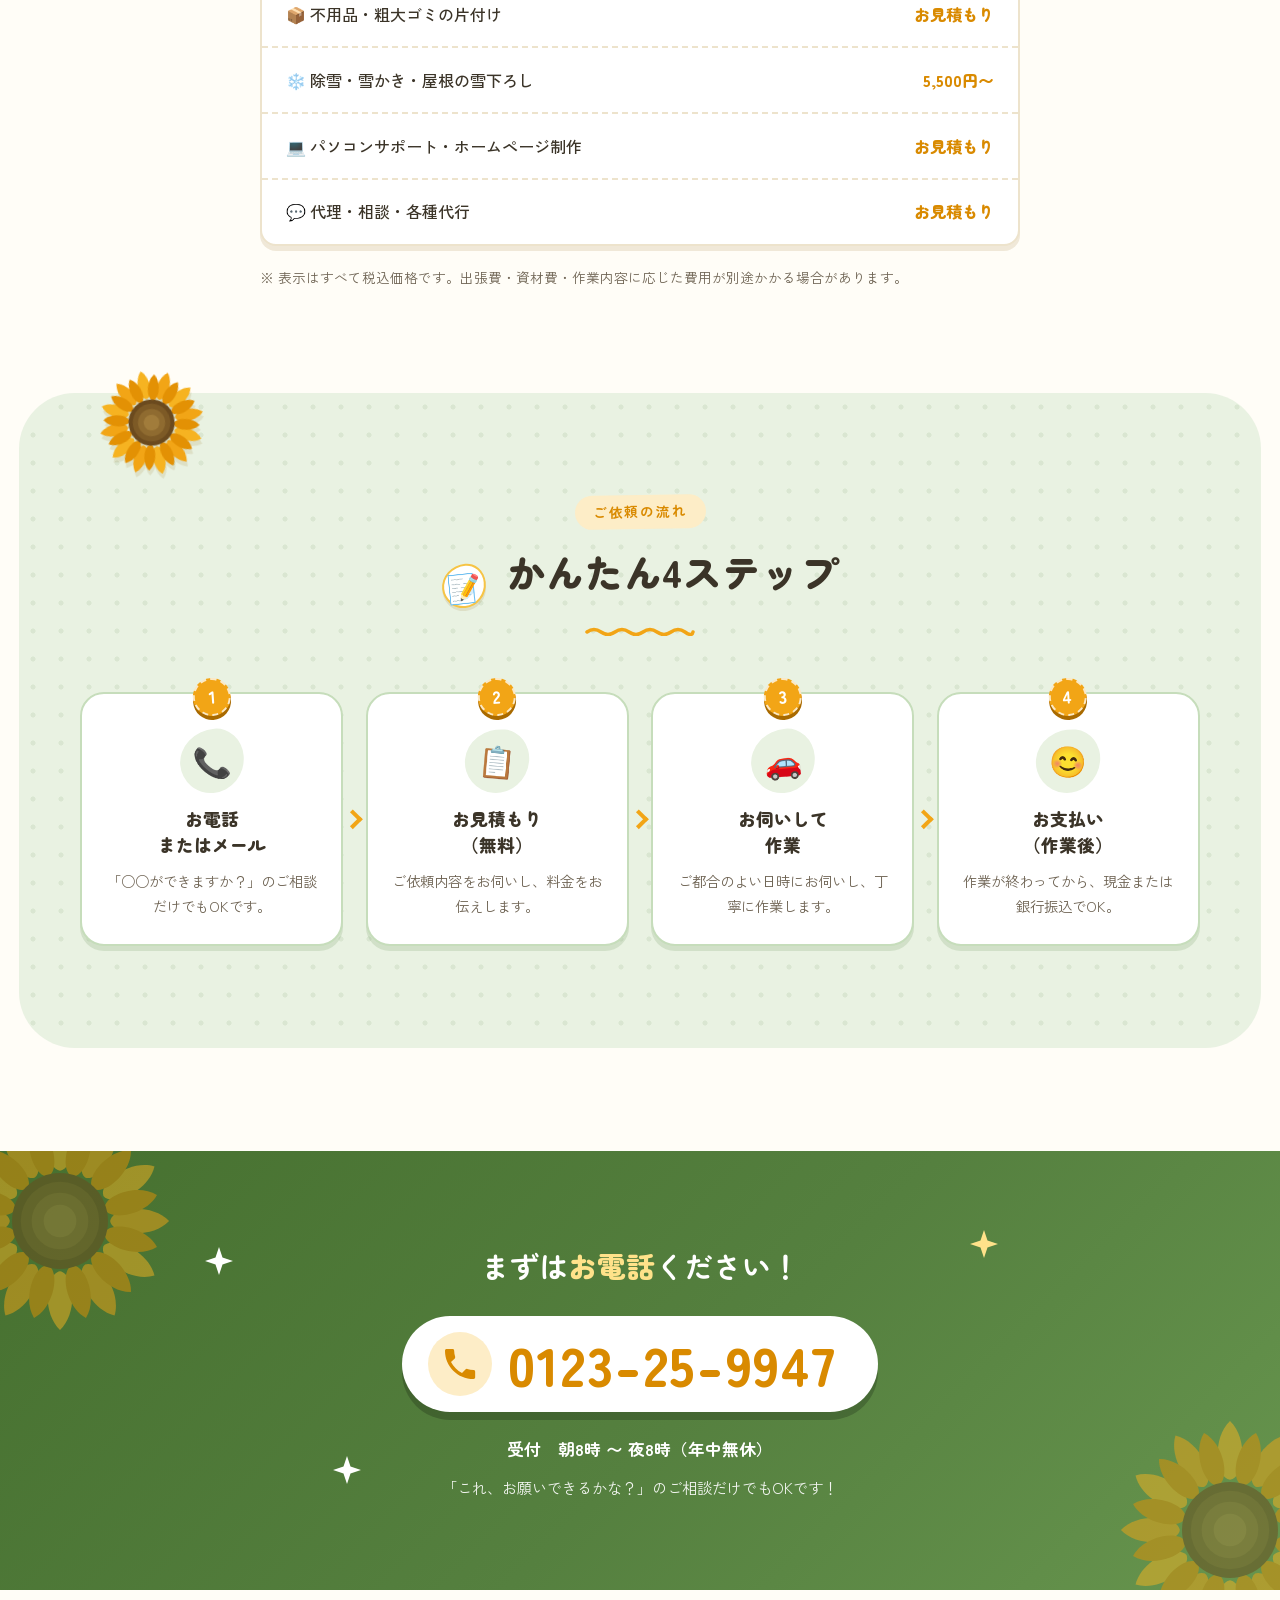
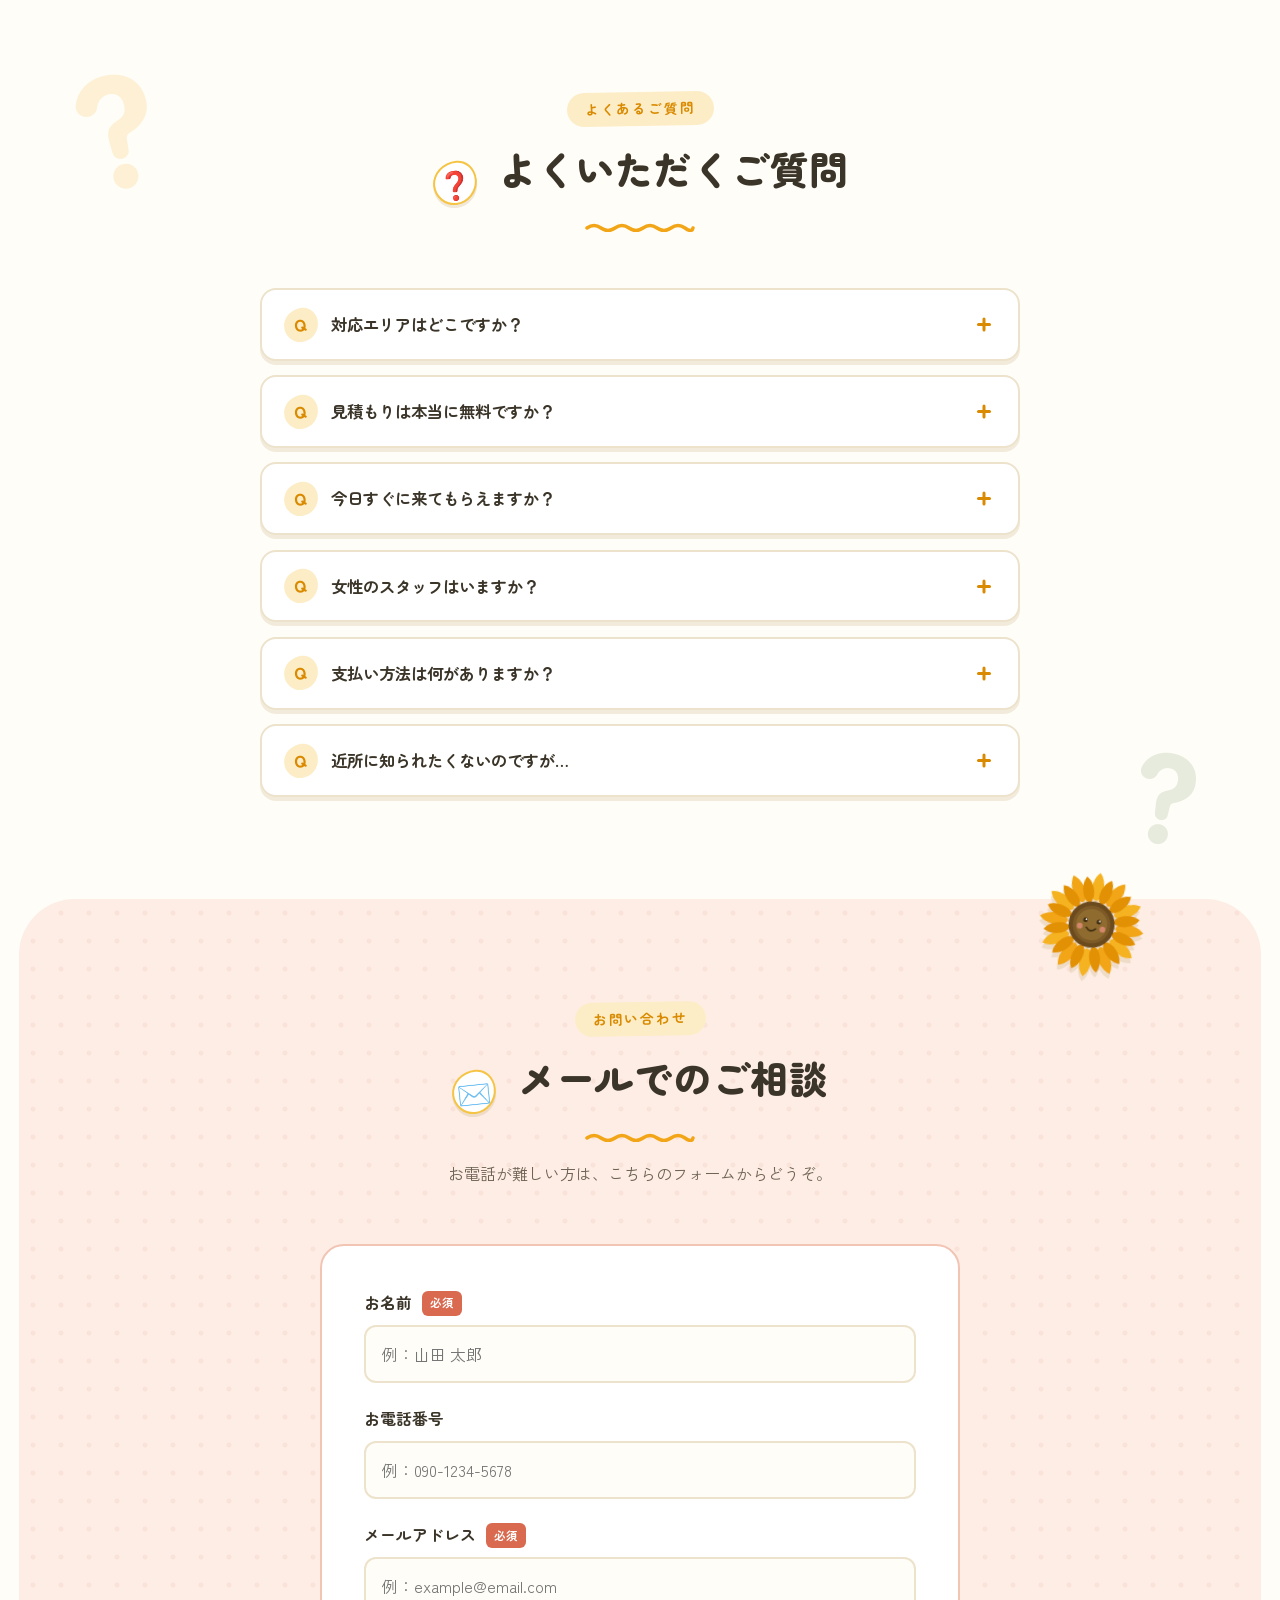
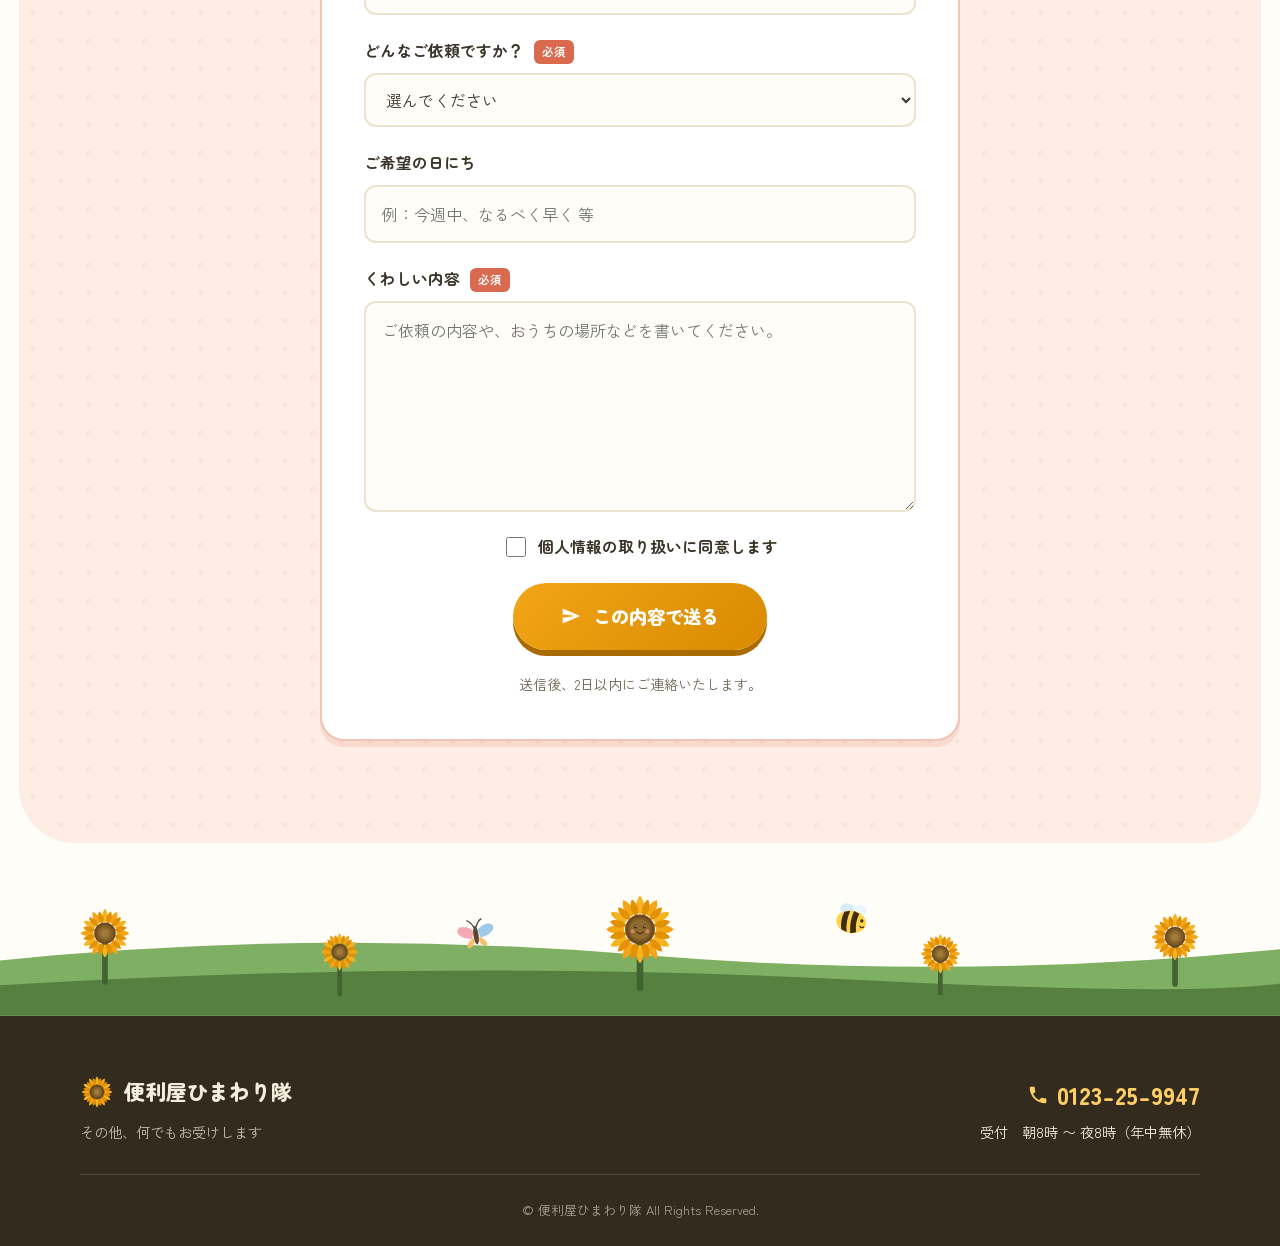
==== commit bb90db10: "Add bee, butterfly, corner sunflowers, price rays, and more pop decorations Co-Authored-By: Claude F" ====
--- a/index.html
+++ b/index.html
@@ -68,6 +68,23 @@
       <rect x="16" y="30" width="78" height="16" rx="8"/>
     </g>
     <path id="sparkle-shape" d="M12 0 L15 9 L24 12 L15 15 L12 24 L9 15 L0 12 L9 9 Z"/>
+    <g id="bee">
+      <ellipse cx="-6" cy="-13" rx="8" ry="6" fill="#D6ECF7"/>
+      <ellipse cx="7" cy="-14" rx="7" ry="5.5" fill="#E8F5FB"/>
+      <ellipse cx="0" cy="0" rx="16" ry="12" fill="#FFD34D"/>
+      <path d="M-9,-9.5 Q-12,0 -9,9.5 L-3,11.5 Q-6,0 -3,-11.5 Z" fill="#3F2D10"/>
+      <path d="M1,-12 Q-2,0 1,12 L7,10 Q4,0 7,-10 Z" fill="#3F2D10"/>
+      <circle cx="11" cy="-3" r="1.8" fill="#3F2D10"/>
+      <path d="M10,3 Q12,5 14,3" stroke="#3F2D10" stroke-width="1.4" fill="none" stroke-linecap="round"/>
+    </g>
+    <g id="butterfly">
+      <path d="M-2,-3 C-18,-16 -26,2 -4,5 Z" fill="#F5A9B4"/>
+      <path d="M2,-3 C18,-16 26,2 4,5 Z" fill="#9CCAE8"/>
+      <path d="M-3,4 C-16,12 -7,19 -2,8 Z" fill="#F7BE6D"/>
+      <path d="M3,4 C16,12 7,19 2,8 Z" fill="#F7BE6D"/>
+      <ellipse cx="0" cy="2" rx="2.5" ry="9" fill="#5A4632"/>
+      <path d="M-1,-6 Q-4,-12 -7,-13 M1,-6 Q4,-12 7,-13" stroke="#5A4632" stroke-width="1.3" fill="none" stroke-linecap="round"/>
+    </g>
   </defs>
 </svg>
 
@@ -113,6 +130,8 @@
       <svg class="deco-sparkle deco-sparkle--2" viewBox="0 0 24 24" focusable="false"><use href="#sparkle-shape" fill="#F2A516"/></svg>
       <svg class="deco-sparkle deco-sparkle--3" viewBox="0 0 24 24" focusable="false"><use href="#sparkle-shape" fill="#E58E7A"/></svg>
       <svg class="deco-sparkle deco-sparkle--4" viewBox="0 0 24 24" focusable="false"><use href="#sparkle-shape" fill="#9CCAE8"/></svg>
+      <svg class="deco-bee" viewBox="-30 -30 60 60" focusable="false"><use href="#bee"/></svg>
+      <svg class="deco-butterfly" viewBox="-30 -30 60 60" focusable="false"><use href="#butterfly"/></svg>
     </div>
 
     <div class="container hero__inner">
@@ -180,6 +199,11 @@
 
   <!-- お困りごと -->
   <section id="problems" class="section problems">
+    <div class="problems__deco" aria-hidden="true">
+      <svg class="deco-cloud problems__cloud1" viewBox="0 0 110 50" focusable="false"><use href="#cloud-shape"/></svg>
+      <svg class="deco-sparkle problems__sp1" viewBox="0 0 24 24" focusable="false"><use href="#sparkle-shape" fill="#F2A516"/></svg>
+      <svg class="deco-sparkle problems__sp2" viewBox="0 0 24 24" focusable="false"><use href="#sparkle-shape" fill="#9CCAE8"/></svg>
+    </div>
     <div class="container">
       <header class="section__head">
         <h2 class="section__title">
@@ -226,6 +250,7 @@
 
   <!-- できること -->
   <section id="services" class="section services">
+    <svg class="section-flower section-flower--services" viewBox="0 0 220 220" aria-hidden="true" focusable="false"><use href="#sunflower" transform="translate(110 110)"/></svg>
     <div class="container">
       <header class="section__head">
         <p class="section__eyebrow">できること</p>
@@ -495,6 +520,7 @@
 
   <!-- ご依頼の流れ -->
   <section id="flow" class="section flow">
+    <svg class="section-flower section-flower--flow" viewBox="0 0 220 220" aria-hidden="true" focusable="false"><use href="#sunflower" transform="translate(110 110)"/></svg>
     <div class="container">
       <header class="section__head">
         <p class="section__eyebrow">ご依頼の流れ</p>
@@ -601,6 +627,7 @@
 
   <!-- お問い合わせ -->
   <section id="contact" class="section contact">
+    <svg class="section-flower section-flower--contact" viewBox="0 0 220 220" aria-hidden="true" focusable="false"><use href="#sunflower-face" transform="translate(110 110)"/></svg>
     <div class="container">
       <header class="section__head">
         <p class="section__eyebrow">お問い合わせ</p>
@@ -692,6 +719,8 @@
     <g transform="translate(720,58)"><line x1="0" y1="10" x2="0" y2="62" stroke="#40632F" stroke-width="7" stroke-linecap="round"/><use href="#sunflower-face" transform="scale(0.36)"/></g>
     <g transform="translate(1040,84)"><line x1="0" y1="8" x2="0" y2="42" stroke="#40632F" stroke-width="5" stroke-linecap="round"/><use href="#sunflower" transform="scale(0.21)"/></g>
     <g transform="translate(1290,66)"><line x1="0" y1="8" x2="0" y2="50" stroke="#40632F" stroke-width="6" stroke-linecap="round"/><use href="#sunflower" transform="scale(0.25)"/></g>
+    <g transform="translate(545,62) scale(1.1) rotate(-8)"><use href="#butterfly"/></g>
+    <g transform="translate(945,50) rotate(10)"><use href="#bee"/></g>
   </svg>
 </div>
 
--- a/style.css
+++ b/style.css
@@ -107,6 +107,42 @@
   50% { opacity: 1; transform: scale(1.1) rotate(20deg); }
 }
 
+.deco-bee {
+  position: absolute;
+  width: clamp(40px, 5vw, 64px);
+  animation: fly 7s ease-in-out infinite;
+}
+@keyframes fly {
+  0%, 100% { transform: translate(0, 0) rotate(-8deg); }
+  30% { transform: translate(-26px, -18px) rotate(6deg); }
+  60% { transform: translate(14px, -30px) rotate(-4deg); }
+}
+
+.deco-butterfly {
+  position: absolute;
+  width: clamp(36px, 4.5vw, 56px);
+  animation: flutter 6s ease-in-out infinite;
+}
+@keyframes flutter {
+  0%, 100% { transform: translate(0, 0) rotate(6deg); }
+  50% { transform: translate(-18px, -14px) rotate(-8deg); }
+}
+
+/* セクションの角から顔を出すひまわり */
+.section-flower {
+  position: absolute;
+  width: clamp(70px, 9vw, 120px);
+  z-index: 1;
+  filter: drop-shadow(0 5px 0 rgba(150, 110, 30, 0.14));
+}
+.section-flower--services { top: -28px; right: 7%; rotate: 14deg; }
+.section-flower--flow { top: -28px; left: 6%; rotate: -12deg; }
+.section-flower--contact { top: -32px; right: 9%; rotate: 10deg; }
+
+/* デコ配置（ヒーロー） */
+.deco-bee--hero, .hero__deco .deco-bee { top: 24%; right: 11%; }
+.hero__deco .deco-butterfly { bottom: 26%; right: 30%; }
+
 /* ---------- スクロール表示 ---------- */
 .reveal {
   opacity: 0;
@@ -117,7 +153,7 @@
 
 @media (prefers-reduced-motion: reduce) {
   html { scroll-behavior: auto; }
-  .spin-slow, .sway, .deco-cloud, .deco-sparkle { animation: none; }
+  .spin-slow, .sway, .deco-cloud, .deco-sparkle, .deco-bee, .deco-butterfly { animation: none; }
   .reveal { opacity: 1; transform: none; transition: none; }
   *, *::before, *::after { animation-duration: 0.01ms !important; transition-duration: 0.01ms !important; }
 }
@@ -405,7 +441,7 @@
 /* ==========================================================
    セクション共通
    ========================================================== */
-.section { padding-block: clamp(4rem, 8vw, 6.5rem); }
+.section { position: relative; padding-block: clamp(4rem, 8vw, 6.5rem); }
 
 .section__head {
   text-align: center;
@@ -464,6 +500,19 @@
    お困りごと
    ========================================================== */
 .problems { background: var(--ground); }
+
+.problems__deco {
+  position: absolute;
+  inset: 0;
+  pointer-events: none;
+}
+.problems__cloud1 {
+  top: 5%;
+  right: 6%;
+  filter: drop-shadow(0 4px 0 rgba(150, 110, 30, 0.10));
+}
+.problems__sp1 { top: 4%; left: 6%; }
+.problems__sp2 { bottom: 5%; right: 3%; animation-delay: -1.3s; }
 
 .problems__grid {
   display: grid;
@@ -652,6 +701,7 @@
 /* ==========================================================
    料金
    ========================================================== */
+.price { overflow: hidden; }
 .price__big {
   max-width: 640px;
   margin-inline: auto;
@@ -662,6 +712,18 @@
   padding: 2.2rem 1.5rem 1.8rem;
   position: relative;
   box-shadow: 0 7px 0 #F2D9A8;
+}
+/* 放射状の光 */
+.price__big::before {
+  content: "";
+  position: absolute;
+  inset: -70px;
+  z-index: -1;
+  background: repeating-conic-gradient(rgba(242, 165, 22, 0.16) 0deg 7deg, transparent 7deg 17deg);
+  border-radius: 50%;
+  -webkit-mask-image: radial-gradient(circle, #000 30%, transparent 72%);
+  mask-image: radial-gradient(circle, #000 30%, transparent 72%);
+  pointer-events: none;
 }
 .price__big-label {
   position: absolute;
@@ -906,11 +968,37 @@
 /* ==========================================================
    よくある質問
    ========================================================== */
+/* 背景の「？」落書き */
+.faq::before, .faq::after {
+  position: absolute;
+  font-family: var(--font-display);
+  font-weight: 900;
+  line-height: 1;
+  pointer-events: none;
+}
+.faq::before {
+  content: "？";
+  font-size: clamp(5rem, 10vw, 9rem);
+  top: 8%;
+  left: 4%;
+  rotate: -12deg;
+  color: rgba(242, 165, 22, 0.15);
+}
+.faq::after {
+  content: "？";
+  font-size: clamp(4rem, 8vw, 7rem);
+  bottom: 6%;
+  right: 5%;
+  rotate: 10deg;
+  color: rgba(85, 128, 63, 0.14);
+}
+
 .faq__list {
   max-width: 760px;
   margin-inline: auto;
   display: grid;
   gap: 0.9rem;
+  position: relative;
 }
 .faq__item {
   background: #fff;
@@ -1233,6 +1321,14 @@
   .deco-sparkle--1 { top: 6%; left: 6%; right: auto; }
   .deco-sparkle--2 { display: none; }
   .deco-sparkle--3 { top: 12%; right: 6%; }
+  .hero__deco .deco-bee { top: 9%; right: 8%; }
+  .hero__deco .deco-butterfly { display: none; }
+  .section-flower { width: 64px; }
+  .section-flower--services { top: -20px; right: 5%; }
+  .section-flower--flow { top: -20px; }
+  .section-flower--contact { top: -22px; right: 6%; }
+  .problems__cloud1 { top: 2.5%; }
+  .problems__sp2 { display: none; }
 
   .problems__grid { grid-template-columns: repeat(2, 1fr); gap: 1rem; }
   .bubble { padding: 1.2rem 0.9rem 1.1rem; }
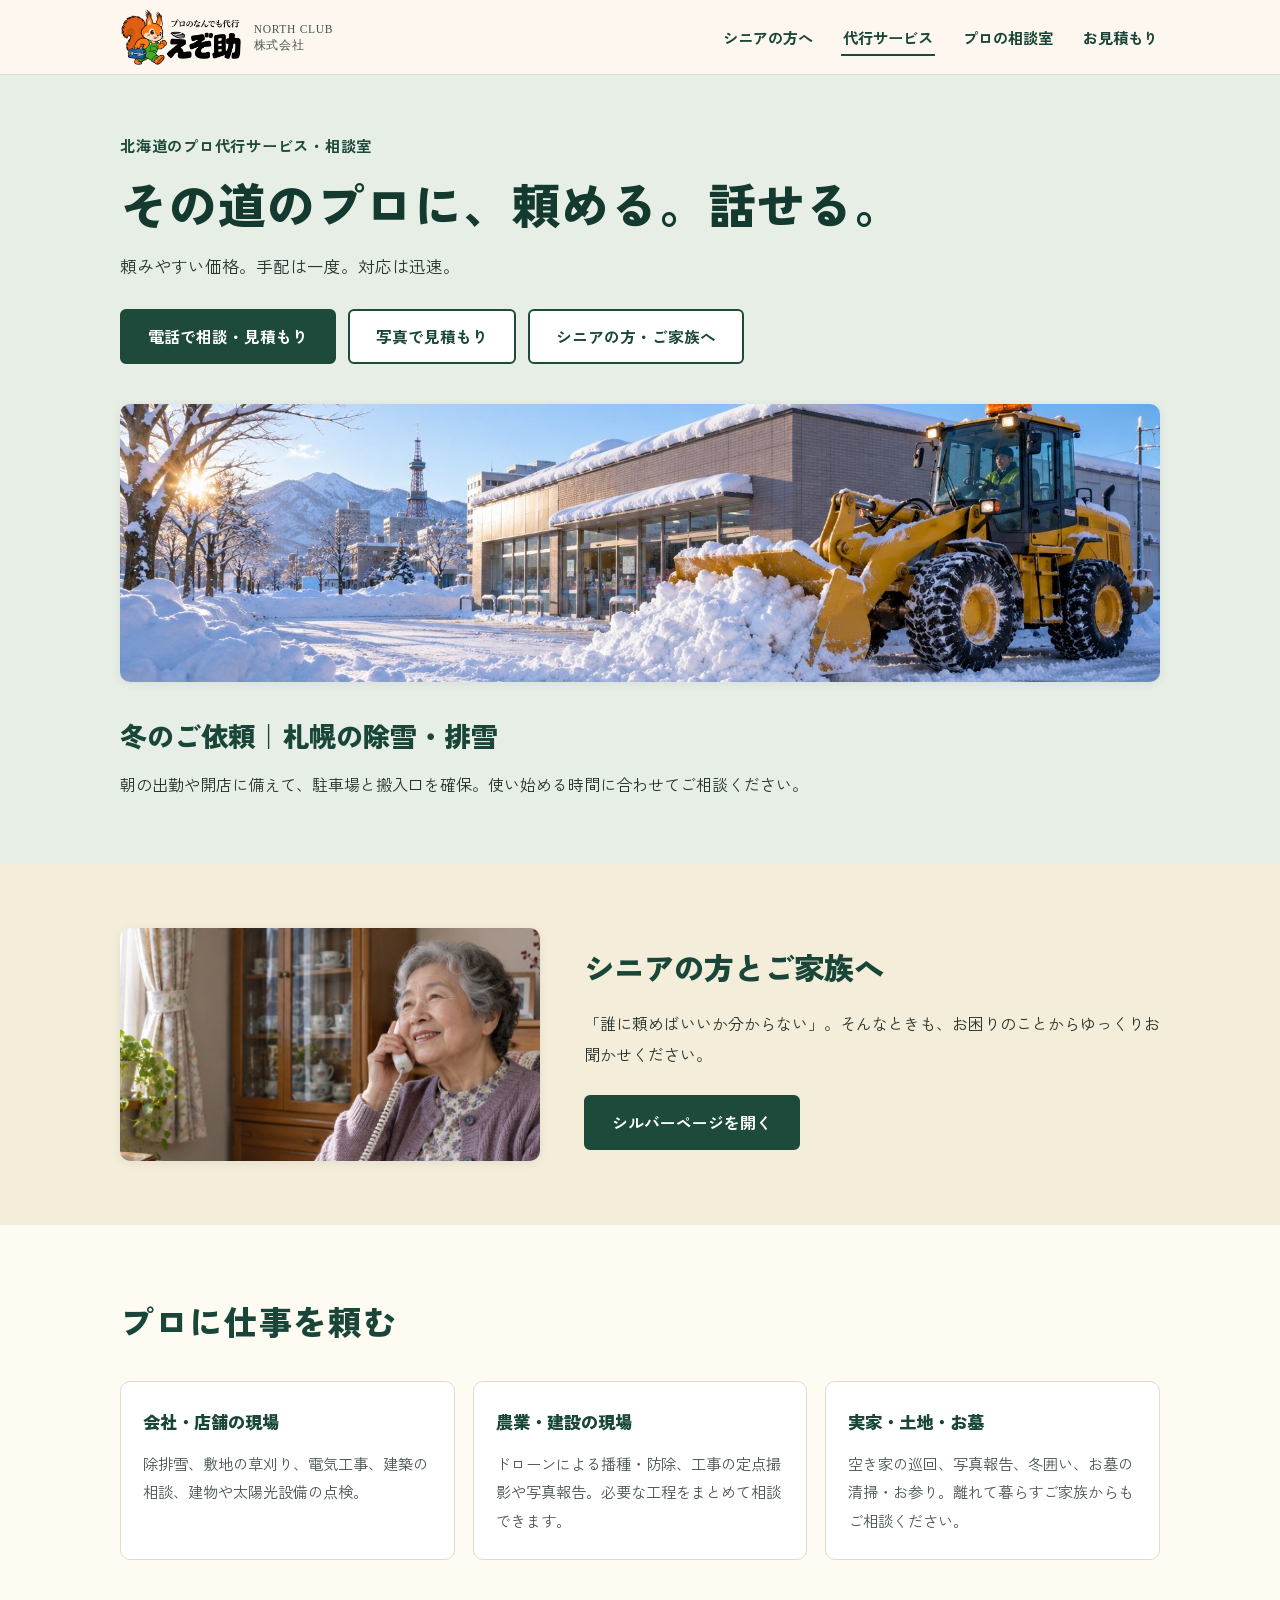
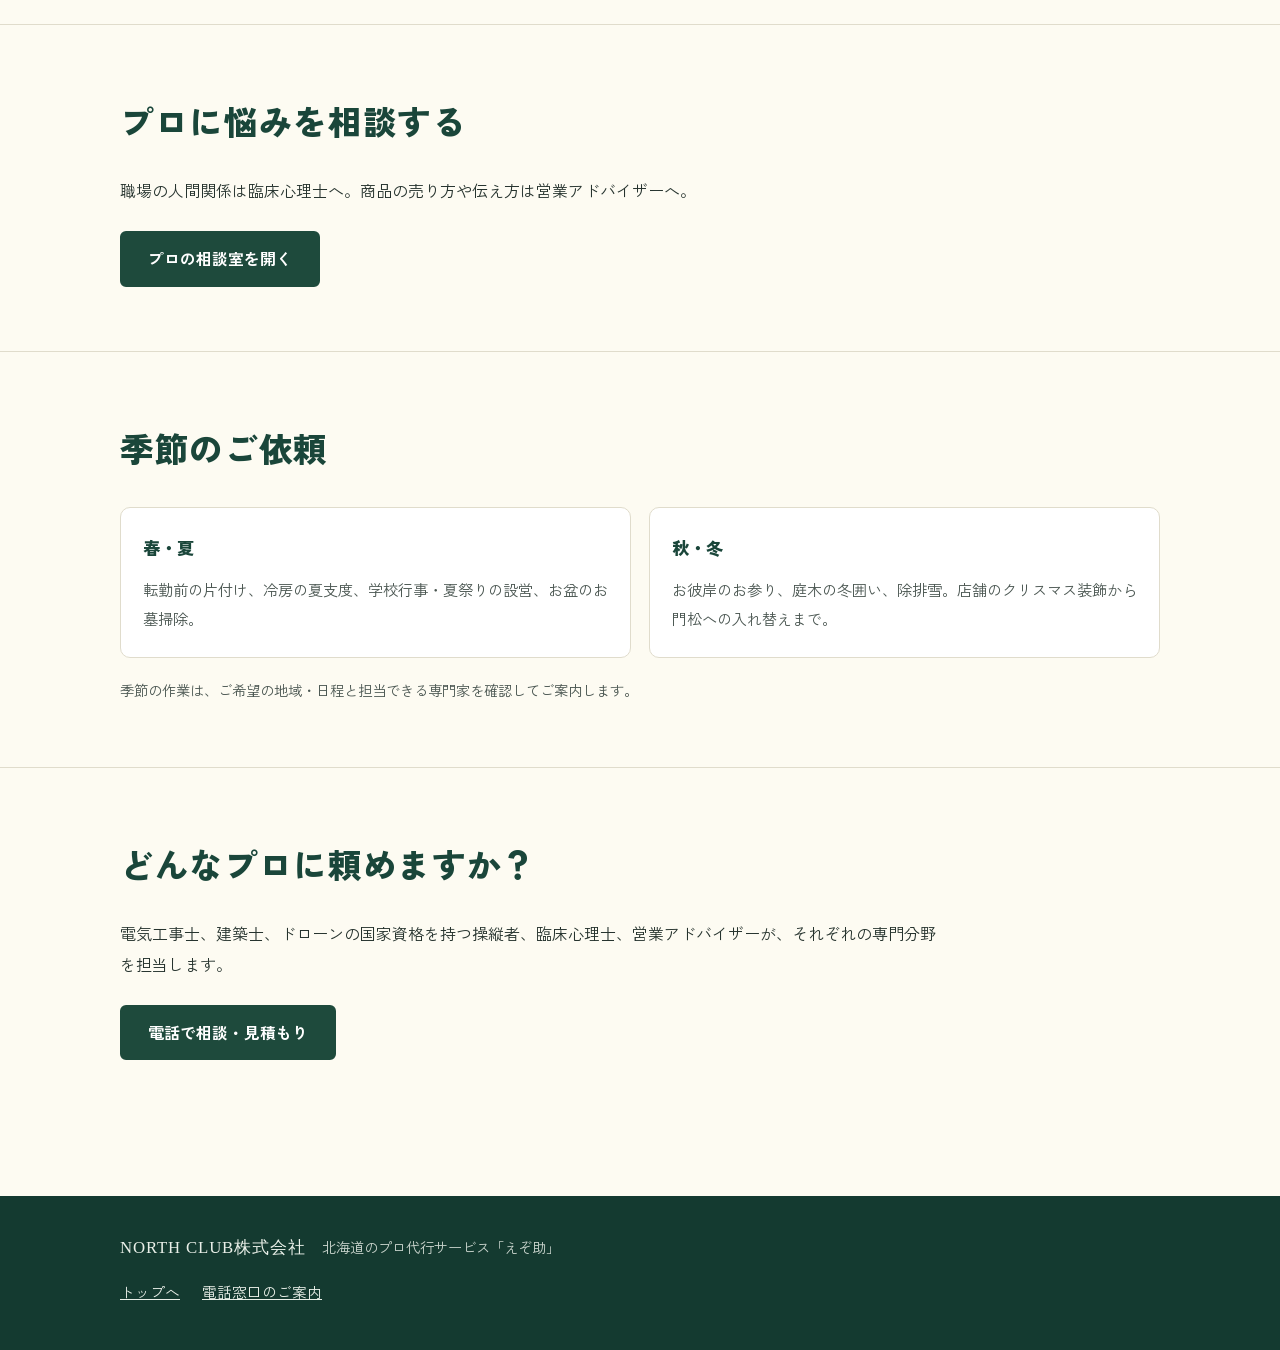
==== commit 6d180a5a: "Rebuild site as Ezosuke pro agency service (NORTH CLUB) confirmation site Replace the Himawari-tai o" ====
--- a/index.html
+++ b/index.html
@@ -1,766 +1,152 @@
-<!DOCTYPE html>
+﻿<!DOCTYPE html>
 <html lang="ja">
 <head>
 <meta charset="UTF-8" />
 <meta name="viewport" content="width=device-width, initial-scale=1.0" />
-<meta name="description" content="便利屋ひまわり隊 — お掃除・片付けサービス、粗大ゴミの片付け、除雪、各種代行、パソコンサポートまで幅広くお受けします。" />
-<title>便利屋ひまわり隊 | その他、何でもお受けします</title>
+<meta name="description" content="えぞ助（NORTH CLUB株式会社）は北海道のプロ代行サービス・相談室。除排雪、草刈り、電気工事、ドローン作業、お墓の清掃、こころと営業の相談まで、その道のプロに頼めます。" />
+<title>えぞ助｜北海道のプロ代行サービス・相談室（NORTH CLUB株式会社）</title>
 <link rel="preconnect" href="https://fonts.googleapis.com" />
 <link rel="preconnect" href="https://fonts.gstatic.com" crossorigin />
-<link href="https://fonts.googleapis.com/css2?family=Zen+Kaku+Gothic+New:wght@400;500;700&family=Zen+Maru+Gothic:wght@500;700;900&display=swap" rel="stylesheet" />
+<link href="https://fonts.googleapis.com/css2?family=Zen+Kaku+Gothic+New:wght@400;500;700;900&display=swap" rel="stylesheet" />
 <link rel="stylesheet" href="style.css" />
+<script>if(localStorage.getItem("ezosuke-text-large")==="1"){document.documentElement.classList.add("text-large");}</script>
 </head>
 <body>
 
-<!-- 共有SVG定義（ひまわり） -->
-<svg aria-hidden="true" width="0" height="0" style="position:absolute" focusable="false">
-  <defs>
-    <path id="petal" d="M0,-46 C13,-48 17,-84 0,-100 C-17,-84 -13,-48 0,-46 Z" />
-    <g id="sunflower">
-      <g class="sunflower__petals">
-        <use href="#petal" fill="#F6B321"/>
-        <use href="#petal" transform="rotate(30)" fill="#F2A516"/>
-        <use href="#petal" transform="rotate(60)" fill="#F6B321"/>
-        <use href="#petal" transform="rotate(90)" fill="#F2A516"/>
-        <use href="#petal" transform="rotate(120)" fill="#F6B321"/>
-        <use href="#petal" transform="rotate(150)" fill="#F2A516"/>
-        <use href="#petal" transform="rotate(180)" fill="#F6B321"/>
-        <use href="#petal" transform="rotate(210)" fill="#F2A516"/>
-        <use href="#petal" transform="rotate(240)" fill="#F6B321"/>
-        <use href="#petal" transform="rotate(270)" fill="#F2A516"/>
-        <use href="#petal" transform="rotate(300)" fill="#F6B321"/>
-        <use href="#petal" transform="rotate(330)" fill="#F2A516"/>
-        <g transform="rotate(15)">
-          <use href="#petal" fill="#E39104" transform="scale(0.92)"/>
-          <use href="#petal" transform="rotate(30) scale(0.92)" fill="#E39104"/>
-          <use href="#petal" transform="rotate(60) scale(0.92)" fill="#E39104"/>
-          <use href="#petal" transform="rotate(90) scale(0.92)" fill="#E39104"/>
-          <use href="#petal" transform="rotate(120) scale(0.92)" fill="#E39104"/>
-          <use href="#petal" transform="rotate(150) scale(0.92)" fill="#E39104"/>
-          <use href="#petal" transform="rotate(180) scale(0.92)" fill="#E39104"/>
-          <use href="#petal" transform="rotate(210) scale(0.92)" fill="#E39104"/>
-          <use href="#petal" transform="rotate(240) scale(0.92)" fill="#E39104"/>
-          <use href="#petal" transform="rotate(270) scale(0.92)" fill="#E39104"/>
-          <use href="#petal" transform="rotate(300) scale(0.92)" fill="#E39104"/>
-          <use href="#petal" transform="rotate(330) scale(0.92)" fill="#E39104"/>
-        </g>
-      </g>
-      <circle r="44" fill="#6B4A1E"/>
-      <circle r="36" fill="#7D5A26"/>
-      <circle r="26" fill="#8F6B30"/>
-      <circle r="15" fill="#A17C3B"/>
-    </g>
-    <g id="sunflower-face">
-      <use href="#sunflower"/>
-      <circle r="30" fill="#8F6B30"/>
-      <circle cx="-13" cy="-7" r="4.5" fill="#3F2D10"/>
-      <circle cx="13" cy="-7" r="4.5" fill="#3F2D10"/>
-      <circle cx="-11.5" cy="-8.5" r="1.6" fill="#fff"/>
-      <circle cx="14.5" cy="-8.5" r="1.6" fill="#fff"/>
-      <circle cx="-22" cy="6" r="5.5" fill="#E58E7A" opacity="0.8"/>
-      <circle cx="22" cy="6" r="5.5" fill="#E58E7A" opacity="0.8"/>
-      <path d="M-9,7 Q0,17 9,7" stroke="#3F2D10" stroke-width="3.2" fill="none" stroke-linecap="round"/>
-    </g>
-    <g id="cloud-shape" fill="#FFFFFF">
-      <ellipse cx="26" cy="32" rx="20" ry="14"/>
-      <ellipse cx="55" cy="24" rx="24" ry="17"/>
-      <ellipse cx="84" cy="33" rx="19" ry="13"/>
-      <rect x="16" y="30" width="78" height="16" rx="8"/>
-    </g>
-    <path id="sparkle-shape" d="M12 0 L15 9 L24 12 L15 15 L12 24 L9 15 L0 12 L9 9 Z"/>
-    <g id="bee">
-      <ellipse cx="-6" cy="-13" rx="8" ry="6" fill="#D6ECF7"/>
-      <ellipse cx="7" cy="-14" rx="7" ry="5.5" fill="#E8F5FB"/>
-      <ellipse cx="0" cy="0" rx="16" ry="12" fill="#FFD34D"/>
-      <path d="M-9,-9.5 Q-12,0 -9,9.5 L-3,11.5 Q-6,0 -3,-11.5 Z" fill="#3F2D10"/>
-      <path d="M1,-12 Q-2,0 1,12 L7,10 Q4,0 7,-10 Z" fill="#3F2D10"/>
-      <circle cx="11" cy="-3" r="1.8" fill="#3F2D10"/>
-      <path d="M10,3 Q12,5 14,3" stroke="#3F2D10" stroke-width="1.4" fill="none" stroke-linecap="round"/>
-    </g>
-    <g id="butterfly">
-      <path d="M-2,-3 C-18,-16 -26,2 -4,5 Z" fill="#F5A9B4"/>
-      <path d="M2,-3 C18,-16 26,2 4,5 Z" fill="#9CCAE8"/>
-      <path d="M-3,4 C-16,12 -7,19 -2,8 Z" fill="#F7BE6D"/>
-      <path d="M3,4 C16,12 7,19 2,8 Z" fill="#F7BE6D"/>
-      <ellipse cx="0" cy="2" rx="2.5" ry="9" fill="#5A4632"/>
-      <path d="M-1,-6 Q-4,-12 -7,-13 M1,-6 Q4,-12 7,-13" stroke="#5A4632" stroke-width="1.3" fill="none" stroke-linecap="round"/>
-    </g>
-  </defs>
-</svg>
-
-<header class="header" id="siteHeader">
+<header class="header">
   <div class="container header__inner">
-    <a href="#top" class="header__logo">
-      <span class="header__logo-mark" aria-hidden="true">
-        <svg viewBox="0 0 220 220" width="40" height="40" focusable="false">
-          <use href="#sunflower" transform="translate(110 110)"/>
-        </svg>
-      </span>
-      <span class="header__logo-text">便利屋ひまわり隊</span>
+    <a href="index.html" class="header__logo">
+      <img src="assets/ezosuke-logo.png" alt="プロのなんでも代行 えぞ助" width="900" height="429" />
+      <span class="header__company">NORTH CLUB<br />株式会社</span>
     </a>
     <nav class="nav">
-      <ul class="nav__list" id="navList">
-        <li><a href="#problems">こんな時に</a></li>
-        <li><a href="#services">できること</a></li>
-        <li><a href="#price">料金</a></li>
-        <li><a href="#flow">ご依頼の流れ</a></li>
-        <li><a href="#contact" class="nav__cta">お問い合わせ</a></li>
-      </ul>
-      <a href="tel:0123259947" class="header__tel">
-        <svg viewBox="0 0 24 24" width="18" height="18" aria-hidden="true" focusable="false"><path fill="currentColor" d="M6.6 10.8c1.4 2.8 3.8 5.1 6.6 6.6l2.2-2.2c.3-.3.7-.4 1-.2 1.2.4 2.4.6 3.7.6.6 0 1 .4 1 1V20c0 .6-.4 1-1 1C10.6 21 3 13.4 3 4c0-.6.4-1 1-1h3.5c.6 0 1 .4 1 1 0 1.2.2 2.5.6 3.7.1.3 0 .7-.2 1l-2.3 2.1z"/></svg>
-        <span>0123-25-9947</span>
-      </a>
       <button class="nav__toggle" aria-label="メニューを開く" aria-expanded="false" aria-controls="navList">
         <span></span><span></span><span></span>
       </button>
+      <ul class="nav__list" id="navList">
+        <li><a href="silver.html">シニアの方へ</a></li>
+        <li><a href="index.html#services" aria-current="page">代行サービス</a></li>
+        <li><a href="soudan.html">プロの相談室</a></li>
+        <li><a href="mitsumori.html">お見積もり</a></li>
+      </ul>
     </nav>
   </div>
 </header>
 
-<main id="top">
+<main>
 
   <!-- ヒーロー -->
   <section class="hero">
-    <div class="hero__bg" aria-hidden="true"></div>
-    <div class="hero__deco" aria-hidden="true">
-      <svg class="deco-cloud deco-cloud--1" viewBox="0 0 110 50" focusable="false"><use href="#cloud-shape"/></svg>
-      <svg class="deco-cloud deco-cloud--2" viewBox="0 0 110 50" focusable="false"><use href="#cloud-shape"/></svg>
-      <svg class="deco-cloud deco-cloud--3" viewBox="0 0 110 50" focusable="false"><use href="#cloud-shape"/></svg>
-      <svg class="deco-sparkle deco-sparkle--1" viewBox="0 0 24 24" focusable="false"><use href="#sparkle-shape" fill="#F2A516"/></svg>
-      <svg class="deco-sparkle deco-sparkle--2" viewBox="0 0 24 24" focusable="false"><use href="#sparkle-shape" fill="#F2A516"/></svg>
-      <svg class="deco-sparkle deco-sparkle--3" viewBox="0 0 24 24" focusable="false"><use href="#sparkle-shape" fill="#E58E7A"/></svg>
-      <svg class="deco-sparkle deco-sparkle--4" viewBox="0 0 24 24" focusable="false"><use href="#sparkle-shape" fill="#9CCAE8"/></svg>
-      <svg class="deco-bee" viewBox="-30 -30 60 60" focusable="false"><use href="#bee"/></svg>
-      <svg class="deco-butterfly" viewBox="-30 -30 60 60" focusable="false"><use href="#butterfly"/></svg>
-    </div>
-
-    <div class="container hero__inner">
-      <div class="hero__text">
-        <p class="hero__lead">
-          <span>地域のみなさまの</span>
-          <span class="hero__lead-accent">「困った！」を解決します</span>
-        </p>
-        <h1 class="hero__title">
-          なんでも<br />
-          お手伝いします！
-        </h1>
-        <p class="hero__desc">
-          お掃除・片付けサービス・粗大ゴミの片付け・<br />
-          除雪・代行・パソコンサポートまで。<br />
-          <strong>お電話一本でかけつけます。</strong>
-        </p>
-
-        <div class="hero__cta">
-          <a href="tel:0123259947" class="btn btn--phone">
-            <span class="btn__icon" aria-hidden="true">
-              <svg viewBox="0 0 24 24" width="26" height="26" focusable="false"><path fill="currentColor" d="M6.6 10.8c1.4 2.8 3.8 5.1 6.6 6.6l2.2-2.2c.3-.3.7-.4 1-.2 1.2.4 2.4.6 3.7.6.6 0 1 .4 1 1V20c0 .6-.4 1-1 1C10.6 21 3 13.4 3 4c0-.6.4-1 1-1h3.5c.6 0 1 .4 1 1 0 1.2.2 2.5.6 3.7.1.3 0 .7-.2 1l-2.3 2.1z"/></svg>
-            </span>
-            <span class="btn--phone__body">
-              <small>お気軽にお電話ください</small>
-              <strong>0123-25-9947</strong>
-            </span>
-          </a>
-          <a href="#contact" class="btn btn--mail">
-            <span class="btn__icon" aria-hidden="true">
-              <svg viewBox="0 0 24 24" width="20" height="20" focusable="false"><path fill="currentColor" d="M4 4h16c1.1 0 2 .9 2 2v12c0 1.1-.9 2-2 2H4c-1.1 0-2-.9-2-2V6c0-1.1.9-2 2-2zm8 7L4.5 6.2c-.3-.2-.5 0-.5.3v.4l8 5.4 8-5.4v-.4c0-.3-.2-.5-.5-.3L12 11z"/></svg>
-            </span>
-            <span>メールでご相談</span>
-          </a>
-        </div>
-
-        <ul class="hero__points">
-          <li><span class="hero__point-icon" aria-hidden="true">⭕</span>見積もり<strong>無料</strong></li>
-          <li><span class="hero__point-icon" aria-hidden="true">⭕</span><strong>幅広い業務</strong>対応</li>
-          <li><span class="hero__point-icon" aria-hidden="true">⭕</span><strong>秘密</strong>厳守</li>
-        </ul>
+    <div class="container">
+      <p class="eyebrow">北海道のプロ代行サービス・相談室</p>
+      <h1 class="hero__title"><span class="nw">その道のプロに、</span><span class="nw">頼める。</span><span class="nw">話せる。</span></h1>
+      <p class="hero__lead"><span class="nw">頼みやすい価格。</span><span class="nw">手配は一度。</span><span class="nw">対応は迅速。</span></p>
+      <div class="btn-row">
+        <a class="btn btn--primary" href="mitsumori.html#phone">電話で相談・見積もり</a>
+        <a class="btn btn--outline" href="mitsumori.html#photo">写真で見積もり</a>
+        <a class="btn btn--outline" href="silver.html">シニアの方・ご家族へ</a>
       </div>
-
-      <!-- ひまわり -->
-      <div class="hero__art" aria-hidden="true">
-        <svg viewBox="0 0 460 460" class="hero__sunflower sway" focusable="false">
-          <g transform="translate(230 230) scale(1.9)">
-            <use href="#sunflower-face"/>
-          </g>
-        </svg>
-        <svg viewBox="0 0 220 220" class="hero__sunflower hero__sunflower--small" focusable="false">
-          <g class="spin-slow spin-slow--reverse" transform-origin="110 110">
-            <use href="#sunflower" transform="translate(110 110) scale(0.85)"/>
-          </g>
-        </svg>
-      </div>
-    </div>
-
-    <div class="hero__wave" aria-hidden="true">
-      <svg viewBox="0 0 1440 90" preserveAspectRatio="none" focusable="false">
-        <path d="M0,48 C240,88 480,8 720,28 C960,48 1200,84 1440,44 L1440,90 L0,90 Z" fill="#FFFDF7"/>
-      </svg>
-    </div>
-  </section>
-
-  <!-- お困りごと -->
-  <section id="problems" class="section problems">
-    <div class="problems__deco" aria-hidden="true">
-      <svg class="deco-cloud problems__cloud1" viewBox="0 0 110 50" focusable="false"><use href="#cloud-shape"/></svg>
-      <svg class="deco-sparkle problems__sp1" viewBox="0 0 24 24" focusable="false"><use href="#sparkle-shape" fill="#F2A516"/></svg>
-      <svg class="deco-sparkle problems__sp2" viewBox="0 0 24 24" focusable="false"><use href="#sparkle-shape" fill="#9CCAE8"/></svg>
-    </div>
-    <div class="container">
-      <header class="section__head">
-        <h2 class="section__title">
-          <span class="section__title-emoji" aria-hidden="true">💭</span>
-          こんなお困りごと、ありませんか？
-        </h2>
-      </header>
-
-      <div class="problems__grid">
-        <div class="bubble">
-          <span class="bubble__emoji" aria-hidden="true">💡</span>
-          <p>電球が切れたけど、<br />高くて届かない…</p>
-        </div>
-        <div class="bubble">
-          <span class="bubble__emoji" aria-hidden="true">🌿</span>
-          <p>草刈や外まわりを<br />まとめて相談したい…</p>
-        </div>
-        <div class="bubble">
-          <span class="bubble__emoji" aria-hidden="true">📦</span>
-          <p>大きなゴミを<br />運び出せない…</p>
-        </div>
-        <div class="bubble">
-          <span class="bubble__emoji" aria-hidden="true">🛒</span>
-          <p>買い物に<br />行くのが大変…</p>
-        </div>
-        <div class="bubble">
-          <span class="bubble__emoji" aria-hidden="true">❄️</span>
-          <p>雪かきが<br />追いつかない…</p>
-        </div>
-        <div class="bubble">
-          <span class="bubble__emoji" aria-hidden="true">💻</span>
-          <p>パソコンや集客のことを<br />誰かに聞きたい…</p>
-        </div>
-      </div>
-
-      <div class="problems__answer">
-        <p>ぜんぶ、私たちにお任せください！</p>
-        <span class="problems__answer-arrow" aria-hidden="true">
-          <svg viewBox="0 0 24 24" width="30" height="30" focusable="false"><path fill="currentColor" d="M12 20l-8-8h5V4h6v8h5l-8 8z"/></svg>
-        </span>
+      <figure class="hero__figure">
+        <img src="assets/hero-winter.jpg" alt="雪の積もった札幌の店舗前で除雪作業をするホイールローダー" />
+      </figure>
+      <div class="hero__sub">
+        <h2>冬のご依頼｜札幌の除雪・排雪</h2>
+        <p>朝の出勤や開店に備えて、駐車場と搬入口を確保。使い始める時間に合わせてご相談ください。</p>
       </div>
     </div>
   </section>
 
-  <!-- できること -->
-  <section id="services" class="section services">
-    <svg class="section-flower section-flower--services" viewBox="0 0 220 220" aria-hidden="true" focusable="false"><use href="#sunflower" transform="translate(110 110)"/></svg>
-    <div class="container">
-      <header class="section__head">
-        <p class="section__eyebrow">できること</p>
-        <h2 class="section__title">
-          <span class="section__title-emoji" aria-hidden="true">✨</span>
-          こんなことを<br class="sp-only" />お手伝いします
-        </h2>
-        <p class="section__desc">どんな小さなことでも、お気軽にどうぞ。</p>
-      </header>
-
-      <div class="services__grid">
-
-        <article class="service-card service-card--orange">
-          <div class="service-card__icon"><span aria-hidden="true">🧹</span></div>
-          <h3>お掃除・<br />片付けサービス</h3>
-          <p>お部屋・キッチン・水まわりなど、暮らしの中の片付けをお手伝いします。</p>
-          <ul>
-            <li>日常のお掃除</li>
-            <li>片付け</li>
-            <li>水まわり</li>
-          </ul>
-        </article>
-
-        <article class="service-card service-card--yellow">
-          <div class="service-card__icon"><span aria-hidden="true">📦</span></div>
-          <h3>不用品・粗大ゴミの<br />片付け</h3>
-          <p>大きな家具や粗大ゴミなど、自分では動かしにくい物の片付けをお手伝いします。</p>
-          <ul>
-            <li>粗大ゴミ</li>
-            <li>不用品</li>
-            <li>搬出補助</li>
-          </ul>
-        </article>
-
-        <article class="service-card service-card--pink">
-          <div class="service-card__icon"><span aria-hidden="true">🏠</span></div>
-          <h3>ゴミ屋敷の<br />片付け</h3>
-          <p>大量の荷物や生活ゴミで手をつけにくいお部屋も、まずはご相談ください。</p>
-          <ul>
-            <li>室内片付け</li>
-            <li>仕分け</li>
-            <li>秘密厳守</li>
-          </ul>
-        </article>
-
-        <article class="service-card service-card--blue">
-          <div class="service-card__icon"><span aria-hidden="true">🚚</span></div>
-          <h3>格安引越しの<br />お手伝い</h3>
-          <p>荷物運びやちょっとした引越し作業を、必要な分だけお手伝いします。</p>
-          <ul>
-            <li>荷物運び</li>
-            <li>搬入搬出</li>
-            <li>小規模引越し</li>
-          </ul>
-        </article>
-
-        <article class="service-card service-card--mint">
-          <div class="service-card__icon"><span aria-hidden="true">☕</span></div>
-          <h3>お話し相手</h3>
-          <p>ひとりで過ごす時間が長い方の、ちょっとしたお話し相手になります。</p>
-          <ul>
-            <li>見守り</li>
-            <li>雑談</li>
-            <li>ご家族の安心</li>
-          </ul>
-        </article>
-
-        <article class="service-card service-card--blue">
-          <div class="service-card__icon"><span aria-hidden="true">🛒</span></div>
-          <h3>買物代行</h3>
-          <p>日用品や食料品など、外出が難しい時のお買い物を代行します。</p>
-          <ul>
-            <li>日用品</li>
-            <li>食料品</li>
-            <li>近隣のおつかい</li>
-          </ul>
-        </article>
-
-        <article class="service-card service-card--orange">
-          <div class="service-card__icon"><span aria-hidden="true">🔌</span></div>
-          <h3>家電の設置・<br />取り付け</h3>
-          <p>家電の設置や取り付けなど、少し人手がほしい作業をご相談ください。</p>
-          <ul>
-            <li>設置補助</li>
-            <li>取り付け</li>
-            <li>電球交換</li>
-          </ul>
-        </article>
-
-        <article class="service-card service-card--mint">
-          <div class="service-card__icon"><span aria-hidden="true">🌿</span></div>
-          <h3>草刈</h3>
-          <p>伸びた草や外まわりのお困りごとも、状況をお聞きして対応します。</p>
-          <ul>
-            <li>草刈</li>
-            <li>現地確認</li>
-            <li>ご相談</li>
-          </ul>
-        </article>
-
-        <article class="service-card service-card--pink">
-          <div class="service-card__icon"><span aria-hidden="true">💐</span></div>
-          <h3>遺品整理・<br />お焚き上げ</h3>
-          <p>大切なお品を丁寧に扱い、心を込めて整理のお手伝いをします。</p>
-          <ul>
-            <li>遺品整理</li>
-            <li>お焚き上げ</li>
-            <li>秘密厳守</li>
-          </ul>
-        </article>
-
-        <article class="service-card service-card--blue">
-          <div class="service-card__icon"><span aria-hidden="true">❄️</span></div>
-          <h3>除雪・雪かき・<br />屋根の雪下ろし</h3>
-          <p>玄関前や駐車場、屋根の雪下ろしまで冬のお困りごとをお受けします。</p>
-          <ul>
-            <li>除雪</li>
-            <li>雪かき</li>
-            <li>屋根の雪下ろし</li>
-          </ul>
-        </article>
-
-        <article class="service-card service-card--yellow">
-          <div class="service-card__icon"><span aria-hidden="true">🧑‍💼</span></div>
-          <h3>代理出席</h3>
-          <p>事情があって出席が難しい場面の代理対応もご相談ください。</p>
-          <ul>
-            <li>代理対応</li>
-            <li>事前相談</li>
-            <li>柔軟対応</li>
-          </ul>
-        </article>
-
-        <article class="service-card service-card--orange">
-          <div class="service-card__icon"><span aria-hidden="true">💻</span></div>
-          <h3>パソコン<br />サポート</h3>
-          <p>設定や操作で困った時、身近な相談相手としてサポートします。</p>
-          <ul>
-            <li>初期設定</li>
-            <li>操作相談</li>
-            <li>トラブル相談</li>
-          </ul>
-        </article>
-
-        <article class="service-card service-card--mint">
-          <div class="service-card__icon"><span aria-hidden="true">🌐</span></div>
-          <h3>ホームページ<br />制作</h3>
-          <p>お店やサービスのホームページ制作もお受けしています。</p>
-          <ul>
-            <li>制作相談</li>
-            <li>更新</li>
-            <li>公開サポート</li>
-          </ul>
-        </article>
-
-        <article class="service-card service-card--blue">
-          <div class="service-card__icon"><span aria-hidden="true">📈</span></div>
-          <h3>集客<br />コンサルティング</h3>
-          <p>集客や販促の相談など、事業まわりのお困りごともお受けします。</p>
-          <ul>
-            <li>集客相談</li>
-            <li>販促</li>
-            <li>改善提案</li>
-          </ul>
-        </article>
-
-        <article class="service-card service-card--pink">
-          <div class="service-card__icon"><span aria-hidden="true">💬</span></div>
-          <h3>就職・恋愛・<br />離婚相談</h3>
-          <p>人に話しづらい相談も、まずはお気軽にお話しください。</p>
-          <ul>
-            <li>就職相談</li>
-            <li>恋愛相談</li>
-            <li>離婚相談</li>
-          </ul>
-        </article>
-
-        <article class="service-card service-card--yellow">
-          <div class="service-card__icon"><span aria-hidden="true">♻️</span></div>
-          <h3>リサイクル<br />出張買取</h3>
-          <p>使わなくなった品物の出張買取についてもご相談いただけます。</p>
-          <ul>
-            <li>出張買取</li>
-            <li>査定相談</li>
-            <li>リサイクル</li>
-          </ul>
-        </article>
-
-        <article class="service-card service-card--orange">
-          <div class="service-card__icon"><span aria-hidden="true">🛠️</span></div>
-          <h3>雨漏り修理</h3>
-          <p>雨漏りが気になる時は、状況確認からお気軽にご相談ください。</p>
-          <ul>
-            <li>雨漏り</li>
-            <li>修理相談</li>
-            <li>現地確認</li>
-          </ul>
-        </article>
-
-        <article class="service-card service-card--mint">
-          <div class="service-card__icon"><span aria-hidden="true">🙏</span></div>
-          <h3>お墓掃除・<br />お墓参り代行</h3>
-          <p>遠方や多忙で行けない時のお墓掃除・お墓参りを代行します。</p>
-          <ul>
-            <li>お墓掃除</li>
-            <li>お墓参り代行</li>
-            <li>ご報告</li>
-          </ul>
-        </article>
-
-        <article class="service-card service-card--pink service-card--wide">
-          <div class="service-card__icon"><span aria-hidden="true">💬</span></div>
-          <h3>その他、何でもお受けします</h3>
-          <p>「これも頼めるかな…？」と思うことでも大丈夫。<br />まずはお気軽にお電話ください。</p>
-        </article>
-
+  <!-- シニアの方とご家族へ -->
+  <section class="section section--cream">
+    <div class="container senior-band__inner">
+      <div class="senior-band__photo">
+        <img src="assets/senior-phone.jpg" alt="自宅で電話をかけるシニアの女性" />
+      </div>
+      <div>
+        <h2 class="senior-band__title">シニアの方とご家族へ</h2>
+        <p>「誰に頼めばいいか分からない」。そんなときも、お困りのことからゆっくりお聞かせください。</p>
+        <div class="btn-row">
+          <a class="btn btn--primary" href="silver.html">シルバーページを開く</a>
+        </div>
       </div>
     </div>
   </section>
 
-  <!-- 料金 -->
-  <section id="price" class="section price">
+  <!-- プロに仕事を頼む -->
+  <section class="section" id="services">
     <div class="container">
-      <header class="section__head">
-        <p class="section__eyebrow">料金</p>
-        <h2 class="section__title">
-          <span class="section__title-emoji" aria-hidden="true">💰</span>
-          まずは内容をお聞きしてお見積もりします
-        </h2>
-      </header>
-
-      <div class="price__big">
-        <p class="price__big-label">基本料金</p>
-        <p class="price__big-amount">
-          <span class="price__big-prefix">1時間</span>
-          <strong>3,300<span>円</span></strong>
-          <span class="price__big-suffix">〜</span>
-        </p>
-        <p class="price__big-note">お見積もりは<strong>完全無料！</strong></p>
-      </div>
-
-      <div class="price__table">
-        <div class="price__row">
-          <div>🧹 お掃除・片付けサービス</div>
-          <div>5,500円〜</div>
+      <h2 class="section__title">プロに仕事を頼む</h2>
+      <div class="card-grid card-grid--3">
+        <div class="card">
+          <h3>会社・店舗の現場</h3>
+          <p>除排雪、敷地の草刈り、電気工事、建築の相談、建物や太陽光設備の点検。</p>
         </div>
-        <div class="price__row">
-          <div>📦 不用品・粗大ゴミの片付け</div>
-          <div>お見積もり</div>
+        <div class="card">
+          <h3>農業・建設の現場</h3>
+          <p>ドローンによる播種・防除、工事の定点撮影や写真報告。必要な工程をまとめて相談できます。</p>
         </div>
-        <div class="price__row">
-          <div>❄️ 除雪・雪かき・屋根の雪下ろし</div>
-          <div>5,500円〜</div>
+        <div class="card">
+          <h3>実家・土地・お墓</h3>
+          <p>空き家の巡回、写真報告、冬囲い、お墓の清掃・お参り。離れて暮らすご家族からもご相談ください。</p>
         </div>
-        <div class="price__row">
-          <div>💻 パソコンサポート・ホームページ制作</div>
-          <div>お見積もり</div>
-        </div>
-        <div class="price__row">
-          <div>💬 代理・相談・各種代行</div>
-          <div>お見積もり</div>
-        </div>
-      </div>
-      <p class="price__note">※ 表示はすべて税込価格です。出張費・資材費・作業内容に応じた費用が別途かかる場合があります。</p>
-    </div>
-  </section>
-
-  <!-- ご依頼の流れ -->
-  <section id="flow" class="section flow">
-    <svg class="section-flower section-flower--flow" viewBox="0 0 220 220" aria-hidden="true" focusable="false"><use href="#sunflower" transform="translate(110 110)"/></svg>
-    <div class="container">
-      <header class="section__head">
-        <p class="section__eyebrow">ご依頼の流れ</p>
-        <h2 class="section__title">
-          <span class="section__title-emoji" aria-hidden="true">📝</span>
-          かんたん4ステップ
-        </h2>
-      </header>
-
-      <ol class="flow__list">
-        <li class="flow__item">
-          <div class="flow__num" aria-hidden="true">1</div>
-          <div class="flow__icon" aria-hidden="true">📞</div>
-          <h3>お電話<br />またはメール</h3>
-          <p>「○○ができますか？」のご相談だけでもOKです。</p>
-        </li>
-        <li class="flow__item">
-          <div class="flow__num" aria-hidden="true">2</div>
-          <div class="flow__icon" aria-hidden="true">📋</div>
-          <h3>お見積もり<br />（無料）</h3>
-          <p>ご依頼内容をお伺いし、料金をお伝えします。</p>
-        </li>
-        <li class="flow__item">
-          <div class="flow__num" aria-hidden="true">3</div>
-          <div class="flow__icon" aria-hidden="true">🚗</div>
-          <h3>お伺いして<br />作業</h3>
-          <p>ご都合のよい日時にお伺いし、丁寧に作業します。</p>
-        </li>
-        <li class="flow__item">
-          <div class="flow__num" aria-hidden="true">4</div>
-          <div class="flow__icon" aria-hidden="true">😊</div>
-          <h3>お支払い<br />（作業後）</h3>
-          <p>作業が終わってから、現金または銀行振込でOK。</p>
-        </li>
-      </ol>
-    </div>
-  </section>
-
-  <!-- 大きな電話CTA -->
-  <section class="big-cta">
-    <div class="big-cta__deco" aria-hidden="true">
-      <svg viewBox="0 0 220 220" class="big-cta__flower big-cta__flower--left" focusable="false">
-        <g class="spin-slow" transform-origin="110 110"><use href="#sunflower" transform="translate(110 110)"/></g>
-      </svg>
-      <svg viewBox="0 0 220 220" class="big-cta__flower big-cta__flower--right" focusable="false">
-        <g class="spin-slow spin-slow--reverse" transform-origin="110 110"><use href="#sunflower" transform="translate(110 110)"/></g>
-      </svg>
-      <svg class="deco-sparkle big-cta__sparkle big-cta__sparkle--1" viewBox="0 0 24 24" focusable="false"><use href="#sparkle-shape" fill="#FFFFFF"/></svg>
-      <svg class="deco-sparkle big-cta__sparkle big-cta__sparkle--2" viewBox="0 0 24 24" focusable="false"><use href="#sparkle-shape" fill="#FFE28A"/></svg>
-      <svg class="deco-sparkle big-cta__sparkle big-cta__sparkle--3" viewBox="0 0 24 24" focusable="false"><use href="#sparkle-shape" fill="#FFFFFF"/></svg>
-    </div>
-    <div class="container">
-      <p class="big-cta__lead">まずは<strong>お電話</strong>ください！</p>
-      <a href="tel:0123259947" class="big-cta__phone">
-        <span class="big-cta__phone-icon" aria-hidden="true">
-          <svg viewBox="0 0 24 24" width="40" height="40" focusable="false"><path fill="currentColor" d="M6.6 10.8c1.4 2.8 3.8 5.1 6.6 6.6l2.2-2.2c.3-.3.7-.4 1-.2 1.2.4 2.4.6 3.7.6.6 0 1 .4 1 1V20c0 .6-.4 1-1 1C10.6 21 3 13.4 3 4c0-.6.4-1 1-1h3.5c.6 0 1 .4 1 1 0 1.2.2 2.5.6 3.7.1.3 0 .7-.2 1l-2.3 2.1z"/></svg>
-        </span>
-        <span class="big-cta__phone-num">0123-25-9947</span>
-      </a>
-      <p class="big-cta__hours">受付　朝8時 〜 夜8時（年中無休）</p>
-      <p class="big-cta__sub">「これ、お願いできるかな？」のご相談だけでもOKです！</p>
-    </div>
-  </section>
-
-  <!-- よくある質問 -->
-  <section id="faq" class="section faq">
-    <div class="container">
-      <header class="section__head">
-        <p class="section__eyebrow">よくあるご質問</p>
-        <h2 class="section__title">
-          <span class="section__title-emoji" aria-hidden="true">❓</span>
-          よくいただくご質問
-        </h2>
-      </header>
-
-      <div class="faq__list">
-        <details class="faq__item">
-          <summary>対応エリアはどこですか？<span class="faq__marker" aria-hidden="true"></span></summary>
-          <p>地域内を中心に、近隣地域も対応可能です。エリア外の場合もまずはご相談ください。</p>
-        </details>
-        <details class="faq__item">
-          <summary>見積もりは本当に無料ですか？<span class="faq__marker" aria-hidden="true"></span></summary>
-          <p>はい、完全無料です。お見積もりの後でキャンセルされても料金はかかりません。</p>
-        </details>
-        <details class="faq__item">
-          <summary>今日すぐに来てもらえますか？<span class="faq__marker" aria-hidden="true"></span></summary>
-          <p>スケジュールが空いていれば即日対応も可能です。お急ぎの場合はお電話でご連絡ください。</p>
-        </details>
-        <details class="faq__item">
-          <summary>女性のスタッフはいますか？<span class="faq__marker" aria-hidden="true"></span></summary>
-          <p>ご要望に応じて手配いたします。お気軽にお申し付けください。</p>
-        </details>
-        <details class="faq__item">
-          <summary>支払い方法は何がありますか？<span class="faq__marker" aria-hidden="true"></span></summary>
-          <p>現金、銀行振込に対応しております。</p>
-        </details>
-        <details class="faq__item">
-          <summary>近所に知られたくないのですが…<span class="faq__marker" aria-hidden="true"></span></summary>
-          <p>無地のお車でお伺いするなど、ご事情に応じて配慮いたします。秘密厳守でご対応します。</p>
-        </details>
       </div>
     </div>
   </section>
 
-  <!-- お問い合わせ -->
-  <section id="contact" class="section contact">
-    <svg class="section-flower section-flower--contact" viewBox="0 0 220 220" aria-hidden="true" focusable="false"><use href="#sunflower-face" transform="translate(110 110)"/></svg>
+  <!-- プロに悩みを相談する -->
+  <section class="section section--line">
     <div class="container">
-      <header class="section__head">
-        <p class="section__eyebrow">お問い合わせ</p>
-        <h2 class="section__title">
-          <span class="section__title-emoji" aria-hidden="true">✉️</span>
-          メールでのご相談
-        </h2>
-        <p class="section__desc">お電話が難しい方は、こちらのフォームからどうぞ。</p>
-      </header>
+      <h2 class="section__title">プロに悩みを相談する</h2>
+      <p class="section__lead">職場の人間関係は臨床心理士へ。商品の売り方や伝え方は営業アドバイザーへ。</p>
+      <div class="btn-row">
+        <a class="btn btn--primary" href="soudan.html">プロの相談室を開く</a>
+      </div>
+    </div>
+  </section>
 
-      <form class="contact__form" id="contactForm" novalidate>
-        <div class="form__row">
-          <label for="name">お名前 <span class="form__req">必須</span></label>
-          <input type="text" id="name" name="name" required autocomplete="name" placeholder="例：山田 太郎" />
+  <!-- 季節のご依頼 -->
+  <section class="section section--line">
+    <div class="container">
+      <h2 class="section__title">季節のご依頼</h2>
+      <div class="card-grid card-grid--2">
+        <div class="card">
+          <h3>春・夏</h3>
+          <p>転勤前の片付け、冷房の夏支度、学校行事・夏祭りの設営、お盆のお墓掃除。</p>
         </div>
+        <div class="card">
+          <h3>秋・冬</h3>
+          <p>お彼岸のお参り、庭木の冬囲い、除排雪。店舗のクリスマス装飾から門松への入れ替えまで。</p>
+        </div>
+      </div>
+      <p class="section__note">季節の作業は、ご希望の地域・日程と担当できる専門家を確認してご案内します。</p>
+    </div>
+  </section>
 
-        <div class="form__row">
-          <label for="tel">お電話番号</label>
-          <input type="tel" id="tel" name="tel" autocomplete="tel" placeholder="例：090-1234-5678" />
-        </div>
-
-        <div class="form__row">
-          <label for="email">メールアドレス <span class="form__req">必須</span></label>
-          <input type="email" id="email" name="email" required autocomplete="email" placeholder="例：example@email.com" />
-        </div>
-
-        <div class="form__row">
-          <label for="service">どんなご依頼ですか？ <span class="form__req">必須</span></label>
-          <select id="service" name="service" required>
-            <option value="">選んでください</option>
-            <option>お掃除・片付けサービス</option>
-            <option>不用品・粗大ゴミの片付け</option>
-            <option>ゴミ屋敷の片付け</option>
-            <option>格安引越しのお手伝い</option>
-            <option>お話し相手</option>
-            <option>買物代行</option>
-            <option>家電の設置・取り付け</option>
-            <option>草刈</option>
-            <option>遺品整理・お焚き上げ</option>
-            <option>除雪・雪かき・屋根の雪下ろし</option>
-            <option>代理出席</option>
-            <option>パソコンサポート</option>
-            <option>ホームページ制作</option>
-            <option>集客コンサルティング</option>
-            <option>就職・恋愛・離婚相談</option>
-            <option>リサイクル出張買取</option>
-            <option>雨漏り修理</option>
-            <option>お墓掃除・お墓参り代行</option>
-            <option>その他</option>
-          </select>
-        </div>
-
-        <div class="form__row">
-          <label for="date">ご希望の日にち</label>
-          <input type="text" id="date" name="date" placeholder="例：今週中、なるべく早く 等" />
-        </div>
-
-        <div class="form__row">
-          <label for="message">くわしい内容 <span class="form__req">必須</span></label>
-          <textarea id="message" name="message" rows="6" required placeholder="ご依頼の内容や、おうちの場所などを書いてください。"></textarea>
-        </div>
-
-        <div class="form__row form__row--check">
-          <label class="form__check">
-            <input type="checkbox" id="agree" required />
-            <span>個人情報の取り扱いに同意します</span>
-          </label>
-        </div>
-
-        <button type="submit" class="btn btn--submit">
-          <span aria-hidden="true">
-            <svg viewBox="0 0 24 24" width="20" height="20" focusable="false"><path fill="currentColor" d="M2.01 21L23 12 2.01 3 2 10l15 2-15 2z"/></svg>
-          </span>この内容で送る
-        </button>
-        <p class="form__note">送信後、2日以内にご連絡いたします。</p>
-      </form>
+  <!-- どんなプロに頼めますか？ -->
+  <section class="section section--line">
+    <div class="container">
+      <h2 class="section__title">どんなプロに頼めますか？</h2>
+      <p class="section__lead">電気工事士、建築士、ドローンの国家資格を持つ操縦者、臨床心理士、営業アドバイザーが、それぞれの専門分野を担当します。</p>
+      <div class="btn-row">
+        <a class="btn btn--primary" href="mitsumori.html#phone">電話で相談・見積もり</a>
+      </div>
     </div>
   </section>
 
 </main>
 
-<!-- ひまわり畑 -->
-<div class="field" aria-hidden="true">
-  <svg viewBox="0 0 1440 150" preserveAspectRatio="xMidYMax slice" focusable="false">
-    <path d="M0,95 Q360,55 720,85 T1440,75 L1440,150 L0,150 Z" fill="#7FAF63"/>
-    <path d="M0,120 Q480,88 960,112 T1440,100 L1440,150 L0,150 Z" fill="#55803F"/>
-    <g transform="translate(150,62)"><line x1="0" y1="8" x2="0" y2="52" stroke="#40632F" stroke-width="6" stroke-linecap="round"/><use href="#sunflower" transform="scale(0.26)"/></g>
-    <g transform="translate(400,82)"><line x1="0" y1="8" x2="0" y2="45" stroke="#40632F" stroke-width="5" stroke-linecap="round"/><use href="#sunflower" transform="scale(0.2)"/></g>
-    <g transform="translate(720,58)"><line x1="0" y1="10" x2="0" y2="62" stroke="#40632F" stroke-width="7" stroke-linecap="round"/><use href="#sunflower-face" transform="scale(0.36)"/></g>
-    <g transform="translate(1040,84)"><line x1="0" y1="8" x2="0" y2="42" stroke="#40632F" stroke-width="5" stroke-linecap="round"/><use href="#sunflower" transform="scale(0.21)"/></g>
-    <g transform="translate(1290,66)"><line x1="0" y1="8" x2="0" y2="50" stroke="#40632F" stroke-width="6" stroke-linecap="round"/><use href="#sunflower" transform="scale(0.25)"/></g>
-    <g transform="translate(545,62) scale(1.1) rotate(-8)"><use href="#butterfly"/></g>
-    <g transform="translate(945,50) rotate(10)"><use href="#bee"/></g>
-  </svg>
-</div>
-
 <footer class="footer">
   <div class="container">
-    <div class="footer__main">
-      <div class="footer__brand">
-        <p class="footer__logo">
-          <span class="footer__logo-mark" aria-hidden="true">
-            <svg viewBox="0 0 220 220" width="34" height="34" focusable="false">
-              <use href="#sunflower" transform="translate(110 110)"/>
-            </svg>
-          </span>
-          便利屋ひまわり隊
-        </p>
-        <p class="footer__tag">その他、何でもお受けします</p>
-      </div>
-      <div class="footer__contact">
-        <a class="footer__phone" href="tel:0123259947">
-          <svg viewBox="0 0 24 24" width="22" height="22" aria-hidden="true" focusable="false"><path fill="currentColor" d="M6.6 10.8c1.4 2.8 3.8 5.1 6.6 6.6l2.2-2.2c.3-.3.7-.4 1-.2 1.2.4 2.4.6 3.7.6.6 0 1 .4 1 1V20c0 .6-.4 1-1 1C10.6 21 3 13.4 3 4c0-.6.4-1 1-1h3.5c.6 0 1 .4 1 1 0 1.2.2 2.5.6 3.7.1.3 0 .7-.2 1l-2.3 2.1z"/></svg>
-          0123-25-9947
-        </a>
-        <p>受付　朝8時 〜 夜8時（年中無休）</p>
-      </div>
+    <div class="footer__brand">
+      <span class="footer__company">NORTH CLUB株式会社</span>
+      <span class="footer__tag">北海道のプロ代行サービス「えぞ助」</span>
     </div>
-    <p class="footer__copy">© 便利屋ひまわり隊 All Rights Reserved.</p>
+    <div class="footer__links">
+      <a href="index.html">トップへ</a>
+      <a href="mitsumori.html#phone">電話窓口のご案内</a>
+    </div>
   </div>
 </footer>
-
-<!-- モバイル固定CTA -->
-<div class="sticky-cta" aria-hidden="false">
-  <a href="tel:0123259947" class="sticky-cta__phone">
-    <svg viewBox="0 0 24 24" width="20" height="20" aria-hidden="true" focusable="false"><path fill="currentColor" d="M6.6 10.8c1.4 2.8 3.8 5.1 6.6 6.6l2.2-2.2c.3-.3.7-.4 1-.2 1.2.4 2.4.6 3.7.6.6 0 1 .4 1 1V20c0 .6-.4 1-1 1C10.6 21 3 13.4 3 4c0-.6.4-1 1-1h3.5c.6 0 1 .4 1 1 0 1.2.2 2.5.6 3.7.1.3 0 .7-.2 1l-2.3 2.1z"/></svg>
-    0123-25-9947
-  </a>
-  <a href="#contact" class="sticky-cta__mail">
-    <svg viewBox="0 0 24 24" width="18" height="18" aria-hidden="true" focusable="false"><path fill="currentColor" d="M4 4h16c1.1 0 2 .9 2 2v12c0 1.1-.9 2-2 2H4c-1.1 0-2-.9-2-2V6c0-1.1.9-2 2-2zm8 7L4.5 6.2c-.3-.2-.5 0-.5.3v.4l8 5.4 8-5.4v-.4c0-.3-.2-.5-.5-.3L12 11z"/></svg>
-    メールでご相談
-  </a>
-</div>
 
 <script src="script.js"></script>
 </body>
--- a/style.css
+++ b/style.css
@@ -1,236 +1,114 @@
 /* ==========================================================
-   便利屋ひまわり隊 — サイトスタイル（ポップ版）
-   Palette:
-     ground   #FFFDF7  warm white
-     cream    #FBF3DF  tint section
-     ink      #3B3428  warm dark brown
-     ink-soft #6E6353
-     sun      #F2A516  sunflower yellow
-     sun-deep #D98A00
-     leaf     #55803F  sunflower leaf green
-   Type:
-     display  "Zen Maru Gothic"
-     body     "Zen Kaku Gothic New"
+   えぞ助｜北海道のプロ代行サービス（NORTH CLUB株式会社）
+   確認用サイト スタイルシート
    ========================================================== */
 
 :root {
-  --ground: #FFFDF7;
-  --cream: #FBF3DF;
-  --cream-soft: #FDF8EA;
-  --ink: #3B3428;
-  --ink-soft: #6E6353;
-  --line: #EDE3CC;
-  --sun: #F2A516;
-  --sun-deep: #D98A00;
-  --sun-soft: #FDEDC7;
-  --leaf: #55803F;
-  --leaf-deep: #40632F;
-  --leaf-soft: #E9F2E2;
-
-  --font-display: "Zen Maru Gothic", "Hiragino Maru Gothic ProN", sans-serif;
-  --font-body: "Zen Kaku Gothic New", "Hiragino Kaku Gothic ProN", "Yu Gothic", sans-serif;
-
-  --radius-l: 24px;
-  --radius-m: 16px;
-  /* ステッカー風のくっきり影 */
-  --shadow-card: 0 5px 0 rgba(150, 110, 30, 0.14);
-  --shadow-float: 0 10px 0 rgba(150, 110, 30, 0.12);
-  /* ぷっくりした有機的な角丸 */
-  --blob: 58% 42% 52% 48% / 52% 46% 54% 48%;
-
-  --header-h: 72px;
-}
-
-/* ---------- reset ---------- */
-*, *::before, *::after { box-sizing: border-box; }
-html { scroll-behavior: smooth; }
+  --green-900: #143A30;
+  --green-800: #1A463A;
+  --green-700: #1E4A3C;
+  --green-600: #2C6350;
+  --green-100: #E7EEE5;
+  --cream: #F4EDDA;
+  --cream-deep: #EFE6CC;
+  --paper: #FDFBF2;
+  --logo-bg: #FDF7F0;
+  --ink: #26332E;
+  --ink-soft: #4A5651;
+  --line: #E0DCCC;
+  --amber: #C9A227;
+  --amber-bg: #F7F0D6;
+  --white: #FFFFFF;
+  --radius: 10px;
+  --shadow: 0 2px 10px rgba(20, 58, 48, 0.08);
+  --font-sans: "Zen Kaku Gothic New", "Noto Sans JP", "Hiragino Kaku Gothic ProN", "Yu Gothic", sans-serif;
+  --font-serif: Georgia, "Times New Roman", "Yu Mincho", serif;
+}
+
+* { margin: 0; padding: 0; box-sizing: border-box; }
+
+html { scroll-behavior: smooth; scroll-padding-top: 96px; }
+
 body {
-  margin: 0;
-  font-family: var(--font-body);
+  font-family: var(--font-sans);
   font-size: 16px;
   line-height: 1.9;
   color: var(--ink);
-  background: var(--ground);
+  background: var(--paper);
   -webkit-font-smoothing: antialiased;
-  overflow-x: hidden;
-}
-h1, h2, h3, p, ul, ol, figure { margin: 0; }
-ul, ol { padding: 0; list-style: none; }
-img, svg { display: block; max-width: 100%; }
-a { color: inherit; text-decoration: none; }
-button { font: inherit; color: inherit; background: none; border: 0; cursor: pointer; }
-strong { font-weight: 700; }
-
-:focus-visible {
-  outline: 3px solid var(--sun-deep);
-  outline-offset: 3px;
-  border-radius: 4px;
-}
+}
+
+/* 文字を大きくする（シニア向け・全ページ共通） */
+html.text-large body { font-size: 19px; }
+html.text-large .hero__title { font-size: clamp(2rem, 5.4vw, 3.2rem); }
+
+img { max-width: 100%; display: block; }
+
+a { color: var(--green-700); }
 
 .container {
-  width: min(1120px, 100% - 2.5rem);
-  margin-inline: auto;
-}
-
-.sp-only { display: none; }
-
-section[id] { scroll-margin-top: calc(var(--header-h) + 16px); }
-
-/* ---------- アニメーション ---------- */
-.spin-slow { animation: spin 80s linear infinite; }
-.spin-slow--reverse { animation-direction: reverse; animation-duration: 100s; }
-@keyframes spin { to { transform: rotate(360deg); } }
-
-.sway { animation: sway 5.5s ease-in-out infinite; transform-origin: 50% 62%; }
-@keyframes sway {
-  0%, 100% { transform: rotate(-3deg); }
-  50% { transform: rotate(3deg); }
-}
-
-.deco-cloud {
-  position: absolute;
-  width: clamp(70px, 9vw, 130px);
-  animation: drift 9s ease-in-out infinite alternate;
-}
-@keyframes drift {
-  from { transform: translateX(-14px); }
-  to { transform: translateX(14px); }
-}
-
-.deco-sparkle {
-  position: absolute;
-  width: clamp(16px, 2.2vw, 28px);
-  animation: twinkle 2.6s ease-in-out infinite;
-}
-@keyframes twinkle {
-  0%, 100% { opacity: 0.25; transform: scale(0.7) rotate(0deg); }
-  50% { opacity: 1; transform: scale(1.1) rotate(20deg); }
-}
-
-.deco-bee {
-  position: absolute;
-  width: clamp(40px, 5vw, 64px);
-  animation: fly 7s ease-in-out infinite;
-}
-@keyframes fly {
-  0%, 100% { transform: translate(0, 0) rotate(-8deg); }
-  30% { transform: translate(-26px, -18px) rotate(6deg); }
-  60% { transform: translate(14px, -30px) rotate(-4deg); }
-}
-
-.deco-butterfly {
-  position: absolute;
-  width: clamp(36px, 4.5vw, 56px);
-  animation: flutter 6s ease-in-out infinite;
-}
-@keyframes flutter {
-  0%, 100% { transform: translate(0, 0) rotate(6deg); }
-  50% { transform: translate(-18px, -14px) rotate(-8deg); }
-}
-
-/* セクションの角から顔を出すひまわり */
-.section-flower {
-  position: absolute;
-  width: clamp(70px, 9vw, 120px);
-  z-index: 1;
-  filter: drop-shadow(0 5px 0 rgba(150, 110, 30, 0.14));
-}
-.section-flower--services { top: -28px; right: 7%; rotate: 14deg; }
-.section-flower--flow { top: -28px; left: 6%; rotate: -12deg; }
-.section-flower--contact { top: -32px; right: 9%; rotate: 10deg; }
-
-/* デコ配置（ヒーロー） */
-.deco-bee--hero, .hero__deco .deco-bee { top: 24%; right: 11%; }
-.hero__deco .deco-butterfly { bottom: 26%; right: 30%; }
-
-/* ---------- スクロール表示 ---------- */
-.reveal {
-  opacity: 0;
-  transform: translateY(26px);
-  transition: opacity 0.7s ease, transform 0.7s cubic-bezier(0.22, 1, 0.36, 1);
-}
-.reveal.is-visible { opacity: 1; transform: none; }
-
-@media (prefers-reduced-motion: reduce) {
-  html { scroll-behavior: auto; }
-  .spin-slow, .sway, .deco-cloud, .deco-sparkle, .deco-bee, .deco-butterfly { animation: none; }
-  .reveal { opacity: 1; transform: none; transition: none; }
-  *, *::before, *::after { animation-duration: 0.01ms !important; transition-duration: 0.01ms !important; }
-}
-
-/* ==========================================================
-   ヘッダー
-   ========================================================== */
+  max-width: 1080px;
+  margin: 0 auto;
+  padding: 0 20px;
+}
+
+/* ---------- ヘッダー ---------- */
 .header {
+  background: var(--logo-bg);
+  border-bottom: 1px solid var(--line);
   position: sticky;
   top: 0;
   z-index: 100;
-  background: rgba(255, 253, 247, 0.86);
-  backdrop-filter: blur(12px);
-  -webkit-backdrop-filter: blur(12px);
-  border-bottom: 1px solid transparent;
-  transition: border-color 0.3s ease, box-shadow 0.3s ease;
-}
-.header.is-scrolled {
-  border-bottom-color: var(--line);
-  box-shadow: 0 4px 0 rgba(150, 110, 30, 0.08);
-}
+}
+
 .header__inner {
   display: flex;
   align-items: center;
   justify-content: space-between;
-  gap: 1rem;
-  height: var(--header-h);
-}
+  gap: 16px;
+  min-height: 72px;
+}
+
 .header__logo {
   display: flex;
   align-items: center;
-  gap: 0.6rem;
-  min-width: 0;
-}
-.header__logo-mark { flex: none; }
-.header__logo-text {
-  font-family: var(--font-display);
-  font-weight: 900;
-  font-size: 1.2rem;
-  letter-spacing: 0.02em;
-  white-space: nowrap;
-}
-
-.nav { display: flex; align-items: center; gap: 1rem; }
+  gap: 12px;
+  text-decoration: none;
+  padding: 8px 0;
+}
+
+.header__logo img {
+  height: 58px;
+  width: auto;
+}
+
+.header__company {
+  font-family: var(--font-serif);
+  font-size: 0.72rem;
+  letter-spacing: 0.06em;
+  color: var(--ink-soft);
+  line-height: 1.4;
+}
+
 .nav__list {
   display: flex;
   align-items: center;
-  gap: 0.25rem;
-}
+  gap: 26px;
+  list-style: none;
+}
+
 .nav__list a {
-  display: inline-block;
-  padding: 0.45rem 0.85rem;
-  font-family: var(--font-display);
+  text-decoration: none;
+  color: var(--green-800);
   font-weight: 700;
   font-size: 0.95rem;
-  border-radius: 999px;
-  transition: background 0.2s ease, color 0.2s ease;
-}
-.nav__list a:hover { background: var(--sun-soft); }
-.nav__list a.nav__cta {
-  background: var(--leaf);
-  color: #fff;
-  padding-inline: 1.15rem;
-  box-shadow: 0 3px 0 var(--leaf-deep);
-}
-.nav__list a.nav__cta:hover { background: var(--leaf-deep); }
-
-.header__tel {
-  display: flex;
-  align-items: center;
-  gap: 0.4rem;
-  font-family: var(--font-display);
-  font-weight: 900;
-  font-size: 1.05rem;
-  color: var(--sun-deep);
-  white-space: nowrap;
-  font-variant-numeric: tabular-nums;
+  padding: 6px 2px;
+  border-bottom: 2px solid transparent;
+}
+
+.nav__list a:hover,
+.nav__list a[aria-current="page"] {
+  border-bottom-color: var(--green-700);
 }
 
 .nav__toggle {
@@ -238,1121 +116,433 @@
   flex-direction: column;
   justify-content: center;
   gap: 5px;
-  width: 46px;
-  height: 46px;
-  padding: 11px;
-  border-radius: 12px;
-  background: var(--sun-soft);
-}
+  width: 44px;
+  height: 44px;
+  background: none;
+  border: 1px solid var(--line);
+  border-radius: 8px;
+  cursor: pointer;
+}
+
 .nav__toggle span {
   display: block;
-  height: 3px;
-  border-radius: 2px;
-  background: var(--sun-deep);
-  transition: transform 0.25s ease, opacity 0.25s ease;
-}
-.nav__toggle[aria-expanded="true"] span:nth-child(1) { transform: translateY(8px) rotate(45deg); }
-.nav__toggle[aria-expanded="true"] span:nth-child(2) { opacity: 0; }
-.nav__toggle[aria-expanded="true"] span:nth-child(3) { transform: translateY(-8px) rotate(-45deg); }
-
-/* ==========================================================
-   ヒーロー
-   ========================================================== */
+  width: 20px;
+  height: 2px;
+  margin: 0 auto;
+  background: var(--green-800);
+}
+
+/* ---------- ボタン ---------- */
+.btn {
+  display: inline-block;
+  padding: 13px 26px;
+  border-radius: 6px;
+  font-weight: 700;
+  font-size: 0.98rem;
+  text-decoration: none;
+  cursor: pointer;
+  border: 2px solid var(--green-700);
+  transition: background 0.2s, color 0.2s;
+  font-family: var(--font-sans);
+  line-height: 1.6;
+}
+
+.btn--primary {
+  background: var(--green-700);
+  color: #fff;
+}
+
+.btn--primary:hover { background: var(--green-600); border-color: var(--green-600); }
+
+.btn--outline {
+  background: #fff;
+  color: var(--green-800);
+}
+
+.btn--outline:hover { background: var(--green-100); }
+
+.btn-row {
+  display: flex;
+  flex-wrap: wrap;
+  gap: 12px;
+  margin-top: 26px;
+}
+
+/* ---------- セクション共通 ---------- */
+.section { padding: 64px 0; }
+.section--cream { background: var(--cream); }
+.section--mint { background: var(--green-100); }
+.section--line { border-top: 1px solid var(--line); }
+
+.section__title {
+  font-size: clamp(1.5rem, 3.4vw, 2.1rem);
+  font-weight: 900;
+  color: var(--green-800);
+  margin-bottom: 22px;
+  letter-spacing: 0.02em;
+}
+
+.section__lead {
+  max-width: 820px;
+  color: var(--ink);
+}
+
+.eyebrow {
+  font-size: 0.95rem;
+  font-weight: 700;
+  color: var(--green-700);
+  letter-spacing: 0.05em;
+  margin-bottom: 10px;
+}
+
+/* ---------- ヒーロー（トップ） ---------- */
 .hero {
-  position: relative;
+  background: var(--green-100);
+  padding: 56px 0 64px;
+}
+
+.hero__title {
+  font-size: clamp(1.8rem, 5vw, 3rem);
+  font-weight: 900;
+  color: var(--green-900);
+  letter-spacing: 0.02em;
+  line-height: 1.4;
+  margin-bottom: 14px;
+}
+
+.hero__lead { font-size: 1.05rem; color: var(--ink); }
+
+.hero__figure {
+  margin-top: 40px;
+  border-radius: var(--radius);
   overflow: hidden;
-  background: linear-gradient(160deg, #FFF3D2 0%, #FFF9E8 55%, #FFFDF7 100%);
-}
-.hero__bg {
-  position: absolute;
-  inset: 0;
-  background:
-    radial-gradient(circle at 82% 18%, rgba(242, 165, 22, 0.16), transparent 42%),
-    radial-gradient(circle at 8% 85%, rgba(85, 128, 63, 0.09), transparent 40%),
-    radial-gradient(rgba(217, 138, 0, 0.07) 2.5px, transparent 2.6px);
-  background-size: auto, auto, 30px 30px;
-  pointer-events: none;
-}
-.hero__deco {
-  position: absolute;
-  inset: 0;
-  pointer-events: none;
-}
-.deco-cloud--1 { top: 6%; left: 2%; }
-.deco-cloud--2 { top: 7%; right: 11%; width: clamp(55px, 7vw, 100px); animation-delay: -3s; }
-.deco-cloud--3 { bottom: 10%; left: 58%; opacity: 0.7; animation-delay: -6s; }
-.deco-sparkle--1 { top: 12%; right: 30%; }
-.deco-sparkle--2 { top: 56%; right: 5%; animation-delay: -0.8s; }
-.deco-sparkle--3 { top: 34%; right: 40%; animation-delay: -1.6s; }
-.deco-sparkle--4 { bottom: 18%; left: 2.5%; animation-delay: -2.1s; }
-
-.hero__inner {
-  position: relative;
+  box-shadow: var(--shadow);
+}
+
+.hero__figure img {
+  width: 100%;
+  aspect-ratio: 1536 / 410;
+  height: auto;
+  object-fit: cover;
+}
+
+@media (max-width: 640px) {
+  .hero__figure img { aspect-ratio: 4 / 3; }
+}
+
+/* 句点単位で折り返すための補助 */
+.nw { display: inline-block; }
+
+.hero__sub {
+  margin-top: 28px;
+}
+
+.hero__sub h2 {
+  font-size: clamp(1.25rem, 2.8vw, 1.7rem);
+  font-weight: 900;
+  color: var(--green-800);
+  margin-bottom: 8px;
+}
+
+/* ---------- シニア帯 ---------- */
+.senior-band__inner {
   display: grid;
-  grid-template-columns: minmax(0, 1.15fr) minmax(0, 0.85fr);
+  grid-template-columns: minmax(0, 420px) 1fr;
+  gap: 44px;
   align-items: center;
-  gap: 2rem;
-  padding-block: clamp(3.5rem, 8vw, 6.5rem) clamp(5rem, 10vw, 8rem);
-}
-
-.hero__lead {
-  display: flex;
-  flex-wrap: wrap;
-  align-items: center;
-  gap: 0.5rem 0.75rem;
-  font-family: var(--font-display);
-  font-weight: 700;
-  font-size: clamp(1rem, 2.2vw, 1.25rem);
-}
-.hero__lead-accent {
-  display: inline-block;
-  background: var(--ink);
-  color: #FFDF8E;
-  padding: 0.2em 0.75em;
-  border-radius: 999px;
-  rotate: -1.5deg;
-  box-shadow: 0 3px 0 rgba(59, 52, 40, 0.25);
-}
-.hero__title {
-  margin-top: 1rem;
-  font-family: var(--font-display);
+}
+
+.senior-band__photo {
+  border-radius: var(--radius);
+  overflow: hidden;
+  box-shadow: var(--shadow);
+}
+
+.senior-band__title {
+  font-size: clamp(1.4rem, 3vw, 1.9rem);
   font-weight: 900;
-  font-size: clamp(2.5rem, 6.5vw, 4.4rem);
-  line-height: 1.25;
-  letter-spacing: 0.02em;
-  text-wrap: balance;
-}
-.hero__desc {
-  margin-top: 1.4rem;
-  font-size: clamp(1rem, 1.8vw, 1.125rem);
-  color: var(--ink-soft);
-}
-.hero__desc strong { color: var(--ink); }
-
-.hero__cta {
-  margin-top: 2rem;
-  display: flex;
-  flex-wrap: wrap;
-  align-items: center;
-  gap: 1rem;
-}
-
-.btn {
-  display: inline-flex;
-  align-items: center;
-  gap: 0.7rem;
-  font-family: var(--font-display);
-  font-weight: 700;
-  border-radius: 999px;
-  transition: transform 0.15s ease, box-shadow 0.15s ease, background 0.2s ease;
-}
-
-.btn--phone {
-  background: linear-gradient(135deg, var(--sun) 0%, var(--sun-deep) 100%);
-  color: #fff;
-  padding: 0.8rem 1.8rem 0.8rem 1.4rem;
-  box-shadow: 0 6px 0 #A96A00;
-}
-.btn--phone:hover { transform: translateY(-3px); box-shadow: 0 9px 0 #A96A00; }
-.btn--phone:active { transform: translateY(2px); box-shadow: 0 3px 0 #A96A00; }
-.btn--phone .btn__icon {
+  color: var(--green-800);
+  margin-bottom: 12px;
+}
+
+/* ---------- カード ---------- */
+.card-grid {
   display: grid;
-  place-items: center;
-  width: 48px;
-  height: 48px;
-  border-radius: 50%;
-  background: rgba(255, 255, 255, 0.22);
-  flex: none;
-}
-.btn--phone__body { display: flex; flex-direction: column; line-height: 1.3; }
-.btn--phone__body small { font-size: 0.78rem; font-weight: 500; opacity: 0.92; }
-.btn--phone__body strong {
+  gap: 18px;
+  margin-top: 28px;
+}
+
+.card-grid--3 { grid-template-columns: repeat(3, 1fr); }
+.card-grid--2 { grid-template-columns: repeat(2, 1fr); }
+.card-grid--4 { grid-template-columns: repeat(4, 1fr); }
+
+.card {
+  background: var(--white);
+  border: 1px solid var(--line);
+  border-radius: var(--radius);
+  padding: 24px 22px;
+}
+
+.card h3 {
+  font-size: 1.08rem;
   font-weight: 900;
-  font-size: clamp(1.5rem, 3vw, 1.8rem);
-  letter-spacing: 0.03em;
-  font-variant-numeric: tabular-nums;
-}
-
-.btn--mail {
-  background: #fff;
-  color: var(--leaf-deep);
-  border: 2px solid var(--leaf);
-  padding: 0.9rem 1.6rem;
-  font-size: 1.05rem;
-  box-shadow: 0 6px 0 #CBDDC2;
-}
-.btn--mail:hover { transform: translateY(-3px); box-shadow: 0 9px 0 #CBDDC2; background: var(--leaf-soft); }
-.btn--mail:active { transform: translateY(2px); box-shadow: 0 3px 0 #CBDDC2; }
-.btn--mail .btn__icon { display: grid; place-items: center; }
-
-.hero__points {
-  margin-top: 2rem;
-  display: flex;
-  flex-wrap: wrap;
-  gap: 0.6rem;
-}
-.hero__points li {
-  display: inline-flex;
-  align-items: center;
-  gap: 0.4rem;
-  background: #fff;
-  border: 2px solid var(--line);
-  border-radius: 999px;
-  padding: 0.4rem 1rem;
-  font-family: var(--font-display);
-  font-weight: 700;
-  font-size: 0.95rem;
-  box-shadow: 0 3px 0 rgba(150, 110, 30, 0.12);
-}
-.hero__points li:nth-child(1) { border-color: #F6C445; rotate: -1deg; }
-.hero__points li:nth-child(2) { border-color: #A5D6A0; rotate: 1deg; }
-.hero__points li:nth-child(3) { border-color: #F5A9B4; rotate: -1deg; }
-.hero__points strong { color: var(--sun-deep); }
-.hero__point-icon { font-size: 0.85em; }
-
-.hero__art {
-  position: relative;
-  justify-self: center;
-  width: min(100%, 420px);
-  aspect-ratio: 1;
-}
-.hero__sunflower {
-  width: 100%;
-  height: auto;
-  filter: drop-shadow(0 14px 0 rgba(150, 110, 30, 0.14));
-}
-.hero__sunflower--small {
-  position: absolute;
-  width: 34%;
-  right: -4%;
-  bottom: 2%;
-  filter: drop-shadow(0 8px 0 rgba(150, 110, 30, 0.12));
-}
-
-.hero__wave {
-  position: absolute;
-  left: 0;
-  right: 0;
-  bottom: -1px;
-  line-height: 0;
-}
-.hero__wave svg { width: 100%; height: clamp(40px, 7vw, 90px); }
-
-/* ==========================================================
-   セクション共通
-   ========================================================== */
-.section { position: relative; padding-block: clamp(4rem, 8vw, 6.5rem); }
-
-.section__head {
-  text-align: center;
-  margin-bottom: clamp(2.5rem, 5vw, 3.5rem);
-}
-.section__eyebrow {
-  display: inline-block;
-  font-family: var(--font-display);
-  font-weight: 700;
-  font-size: 0.85rem;
-  letter-spacing: 0.14em;
-  color: var(--sun-deep);
-  background: var(--sun-soft);
-  border-radius: 999px;
-  padding: 0.25rem 1.1rem;
-  margin-bottom: 1rem;
-  rotate: -1deg;
-}
-.section__title {
-  font-family: var(--font-display);
-  font-weight: 900;
-  font-size: clamp(1.6rem, 4vw, 2.4rem);
-  line-height: 1.4;
-  letter-spacing: 0.02em;
-  text-wrap: balance;
-}
-/* 波線の下線 */
-.section__title::after {
-  content: "";
-  display: block;
-  width: 110px;
-  height: 10px;
-  margin: 0.45em auto 0;
-  background: url("data:image/svg+xml,%3Csvg xmlns='http://www.w3.org/2000/svg' viewBox='0 0 110 10'%3E%3Cpath d='M2 6 Q9 1 16 6 T30 6 T44 6 T58 6 T72 6 T86 6 T100 6 T108 6' fill='none' stroke='%23F2A516' stroke-width='3.5' stroke-linecap='round'/%3E%3C/svg%3E") no-repeat center / contain;
-}
-.section__title-emoji {
-  display: inline-grid;
-  place-items: center;
-  width: 1.6em;
-  height: 1.6em;
-  margin-right: 0.35em;
-  font-size: 0.72em;
-  background: #fff;
-  border: 2px solid #F6C445;
-  border-radius: var(--blob);
-  box-shadow: 0 3px 0 rgba(150, 110, 30, 0.14);
-  vertical-align: -0.35em;
-  rotate: -6deg;
-}
-.section__desc {
-  margin-top: 1rem;
-  color: var(--ink-soft);
-}
-
-/* ==========================================================
-   お困りごと
-   ========================================================== */
-.problems { background: var(--ground); }
-
-.problems__deco {
-  position: absolute;
-  inset: 0;
-  pointer-events: none;
-}
-.problems__cloud1 {
-  top: 5%;
-  right: 6%;
-  filter: drop-shadow(0 4px 0 rgba(150, 110, 30, 0.10));
-}
-.problems__sp1 { top: 4%; left: 6%; }
-.problems__sp2 { bottom: 5%; right: 3%; animation-delay: -1.3s; }
-
-.problems__grid {
-  display: grid;
-  grid-template-columns: repeat(3, 1fr);
-  gap: 1.4rem;
-}
-.bubble {
-  position: relative;
-  background: #fff;
-  border: 2px solid var(--line);
-  border-radius: var(--radius-l);
-  padding: 1.6rem 1.4rem 1.5rem;
-  text-align: center;
-  box-shadow: var(--shadow-card);
-  transition: rotate 0.25s ease, translate 0.25s ease, box-shadow 0.25s ease;
-}
-.bubble:nth-child(odd) { rotate: -1.5deg; }
-.bubble:nth-child(even) { rotate: 1.2deg; }
-.bubble:hover { rotate: 0deg; translate: 0 -4px; box-shadow: var(--shadow-float); }
-.bubble::after {
-  content: "";
-  position: absolute;
-  left: 50%;
-  bottom: -10px;
-  width: 18px;
-  height: 18px;
-  background: #fff;
-  border-right: 2px solid;
-  border-bottom: 2px solid;
-  border-color: inherit;
-  transform: translateX(-50%) rotate(45deg);
-}
-.bubble:nth-child(1) { border-color: #F6C445; }
-.bubble:nth-child(2) { border-color: #A5D6A0; }
-.bubble:nth-child(3) { border-color: #F7BE6D; }
-.bubble:nth-child(4) { border-color: #F5A9B4; }
-.bubble:nth-child(5) { border-color: #9CCAE8; }
-.bubble:nth-child(6) { border-color: #D9C2E8; }
-.bubble__emoji {
-  display: inline-grid;
-  place-items: center;
-  width: 58px;
-  height: 58px;
-  font-size: 1.7rem;
-  border-radius: var(--blob);
-  margin-bottom: 0.9rem;
-}
-.bubble:nth-child(1) .bubble__emoji { background: #FFF6CE; }
-.bubble:nth-child(2) .bubble__emoji { background: #E6F4E4; }
-.bubble:nth-child(3) .bubble__emoji { background: #FFEFD9; }
-.bubble:nth-child(4) .bubble__emoji { background: #FFE8EA; }
-.bubble:nth-child(5) .bubble__emoji { background: #E3F1FA; }
-.bubble:nth-child(6) .bubble__emoji { background: #F3EAFA; }
-.bubble p {
-  font-family: var(--font-display);
-  font-weight: 700;
-  line-height: 1.7;
-}
-
-.problems__answer {
-  margin-top: 3rem;
-  text-align: center;
-}
-.problems__answer p {
-  display: inline-block;
-  font-family: var(--font-display);
-  font-weight: 900;
-  font-size: clamp(1.3rem, 3vw, 1.8rem);
-  background: linear-gradient(transparent 62%, var(--sun-soft) 62%);
-  padding-inline: 0.3em;
-  rotate: -1deg;
-}
-.problems__answer-arrow {
-  display: grid;
-  place-items: center;
-  margin: 1.2rem auto 0;
-  width: 54px;
-  height: 54px;
-  color: #fff;
-  background: var(--sun);
-  border-radius: 50%;
-  box-shadow: 0 5px 0 #A96A00;
-  animation: bounce 2.2s ease-in-out infinite;
-}
-@keyframes bounce {
-  0%, 100% { transform: translateY(0); }
-  50% { transform: translateY(7px); }
-}
-
-/* ==========================================================
-   できること
-   ========================================================== */
-.services {
-  background-color: var(--cream);
-  background-image: radial-gradient(rgba(217, 138, 0, 0.09) 2.5px, transparent 2.6px);
-  background-size: 28px 28px;
-  border-radius: clamp(28px, 5vw, 56px);
-  margin-inline: clamp(0.5rem, 1.5vw, 1.25rem);
-}
-
-.services__grid {
-  display: grid;
-  grid-template-columns: repeat(3, 1fr);
-  gap: 1.4rem;
-}
-.service-card {
-  background: #fff;
-  border: 2px solid var(--line);
-  border-radius: var(--radius-l);
-  padding: 1.8rem 1.6rem 1.6rem;
-  box-shadow: var(--shadow-card);
-  transition: transform 0.25s ease, box-shadow 0.25s ease;
-}
-.service-card:hover { transform: translateY(-5px); box-shadow: var(--shadow-float); }
-
-.service-card__icon {
-  display: grid;
-  place-items: center;
-  width: 64px;
-  height: 64px;
-  border-radius: var(--blob);
-  font-size: 1.9rem;
-  margin-bottom: 1.1rem;
-}
-.service-card:nth-child(odd) .service-card__icon { rotate: -5deg; }
-.service-card:nth-child(even) .service-card__icon { rotate: 5deg; }
-.service-card h3 {
-  font-family: var(--font-display);
-  font-weight: 900;
-  font-size: 1.2rem;
-  line-height: 1.5;
-}
-.service-card h3 br { display: none; }
-.service-card p {
-  margin-top: 0.7rem;
-  font-size: 0.95rem;
-  color: var(--ink-soft);
-  line-height: 1.8;
-}
-.service-card ul {
-  margin-top: 1rem;
-  display: flex;
-  flex-wrap: wrap;
-  gap: 0.4rem;
-}
-.service-card ul li {
-  font-size: 0.8rem;
-  font-weight: 500;
-  padding: 0.2rem 0.7rem;
-  border-radius: 999px;
-  background: var(--cream-soft);
-  color: var(--ink-soft);
-}
-
-.service-card--orange { border-color: #F7BE6D; }
-.service-card--yellow { border-color: #F2D664; }
-.service-card--pink   { border-color: #F5A9B4; }
-.service-card--blue   { border-color: #9CCAE8; }
-.service-card--mint   { border-color: #A5D6A0; }
-
-.service-card--orange .service-card__icon { background: #FFEFD9; }
-.service-card--yellow .service-card__icon { background: #FFF6CE; }
-.service-card--pink   .service-card__icon { background: #FFE8EA; }
-.service-card--blue   .service-card__icon { background: #E3F1FA; }
-.service-card--mint   .service-card__icon { background: #E6F4E4; }
-
-.service-card--wide {
-  grid-column: 1 / -1;
-  display: grid;
-  grid-template-columns: auto 1fr;
-  align-items: center;
-  column-gap: 1.4rem;
-  background: linear-gradient(135deg, #FFF3D4 0%, #FFEAC2 100%);
-  border-color: #F4C96B;
-  text-align: left;
-}
-.service-card--wide .service-card__icon {
-  background: #fff;
-  margin-bottom: 0;
-  grid-row: 1 / span 2;
-}
-.service-card--wide h3 { font-size: clamp(1.25rem, 2.6vw, 1.6rem); }
-.service-card--wide p { margin-top: 0.4rem; color: var(--ink); }
-.service-card--wide p br { display: none; }
-
-/* ==========================================================
-   料金
-   ========================================================== */
-.price { overflow: hidden; }
-.price__big {
-  max-width: 640px;
-  margin-inline: auto;
-  text-align: center;
-  background: #fff;
-  border: 3px solid var(--sun);
-  border-radius: var(--radius-l);
-  padding: 2.2rem 1.5rem 1.8rem;
-  position: relative;
-  box-shadow: 0 7px 0 #F2D9A8;
-}
-/* 放射状の光 */
-.price__big::before {
-  content: "";
-  position: absolute;
-  inset: -70px;
-  z-index: -1;
-  background: repeating-conic-gradient(rgba(242, 165, 22, 0.16) 0deg 7deg, transparent 7deg 17deg);
-  border-radius: 50%;
-  -webkit-mask-image: radial-gradient(circle, #000 30%, transparent 72%);
-  mask-image: radial-gradient(circle, #000 30%, transparent 72%);
-  pointer-events: none;
-}
-.price__big-label {
-  position: absolute;
-  top: 0;
-  left: 50%;
-  transform: translate(-50%, -50%) rotate(-2deg);
-  background: var(--sun);
-  color: #fff;
-  font-family: var(--font-display);
-  font-weight: 700;
-  border-radius: 999px;
-  padding: 0.3rem 1.5rem;
-  letter-spacing: 0.08em;
-  white-space: nowrap;
-  box-shadow: 0 3px 0 #A96A00;
-}
-.price__big-amount {
-  display: flex;
-  align-items: baseline;
-  justify-content: center;
-  gap: 0.5rem;
-  font-family: var(--font-display);
-  line-height: 1.1;
-  margin-top: 0.5rem;
-}
-.price__big-prefix {
-  font-weight: 700;
-  font-size: clamp(1.1rem, 2.5vw, 1.4rem);
-  color: var(--ink-soft);
-}
-.price__big-amount strong {
-  font-weight: 900;
-  font-size: clamp(3.4rem, 9vw, 5rem);
-  color: var(--sun-deep);
-  letter-spacing: 0.01em;
-  font-variant-numeric: tabular-nums;
-}
-.price__big-amount strong span {
-  font-size: 0.42em;
-  margin-left: 0.1em;
-  color: var(--ink);
-}
-.price__big-suffix {
-  font-weight: 900;
-  font-size: clamp(1.8rem, 4vw, 2.4rem);
-  color: var(--sun-deep);
-}
-.price__big-note {
-  margin-top: 0.8rem;
-  font-family: var(--font-display);
-  font-weight: 700;
-}
-.price__big-note strong {
-  color: var(--leaf-deep);
-  background: linear-gradient(transparent 62%, var(--leaf-soft) 62%);
-  padding-inline: 0.2em;
-}
-
-.price__table {
-  max-width: 760px;
-  margin: 2.5rem auto 0;
-  background: #fff;
-  border: 2px solid var(--line);
-  border-radius: var(--radius-m);
-  overflow: hidden;
-  box-shadow: var(--shadow-card);
-}
-.price__row {
-  display: flex;
-  align-items: center;
-  justify-content: space-between;
-  gap: 1rem;
-  padding: 1.05rem 1.5rem;
-}
-.price__row + .price__row { border-top: 2px dashed var(--line); }
-.price__row div:first-child { font-weight: 500; }
-.price__row div:last-child {
-  font-family: var(--font-display);
-  font-weight: 900;
-  color: var(--sun-deep);
-  white-space: nowrap;
-  font-variant-numeric: tabular-nums;
-}
-.price__note {
-  max-width: 760px;
-  margin: 1.2rem auto 0;
-  font-size: 0.85rem;
-  color: var(--ink-soft);
-}
-
-/* ==========================================================
-   ご依頼の流れ
-   ========================================================== */
-.flow {
-  background-color: var(--leaf-soft);
-  background-image: radial-gradient(rgba(85, 128, 63, 0.10) 2.5px, transparent 2.6px);
-  background-size: 28px 28px;
-  border-radius: clamp(28px, 5vw, 56px);
-  margin-inline: clamp(0.5rem, 1.5vw, 1.25rem);
-}
-.flow__list {
-  display: grid;
-  grid-template-columns: repeat(4, 1fr);
-  gap: 1.4rem;
-}
-.flow__item {
-  position: relative;
-  background: #fff;
-  border: 2px solid #C6DDBB;
-  border-radius: var(--radius-l);
-  padding: 2.2rem 1.4rem 1.6rem;
-  text-align: center;
-  box-shadow: 0 5px 0 rgba(85, 128, 63, 0.16);
-}
-.flow__item:not(:last-child)::after {
-  content: "";
-  position: absolute;
-  top: 50%;
-  right: -1.15rem;
-  width: 0.85rem;
-  height: 0.85rem;
-  border-top: 4px solid var(--sun);
-  border-right: 4px solid var(--sun);
-  transform: translateY(-50%) rotate(45deg);
-}
-.flow__num {
-  position: absolute;
-  top: -1rem;
-  left: 50%;
-  transform: translateX(-50%) rotate(-4deg);
-  display: grid;
-  place-items: center;
-  width: 2.4rem;
-  height: 2.4rem;
-  background: var(--sun);
-  color: #fff;
-  font-family: var(--font-display);
-  font-weight: 900;
-  font-size: 1.1rem;
-  border: 2.5px dashed rgba(255, 255, 255, 0.75);
-  border-radius: 50%;
-  box-shadow: 0 4px 0 #A96A00;
-}
-.flow__icon {
-  display: inline-grid;
-  place-items: center;
-  width: 64px;
-  height: 64px;
-  font-size: 1.9rem;
-  background: var(--leaf-soft);
-  border-radius: var(--blob);
-  margin-bottom: 0.8rem;
-  rotate: -5deg;
-}
-.flow__item:nth-child(even) .flow__icon { rotate: 5deg; }
-.flow__item h3 {
-  font-family: var(--font-display);
-  font-weight: 900;
-  font-size: 1.1rem;
-  line-height: 1.5;
-}
-.flow__item p {
-  margin-top: 0.6rem;
+  color: var(--green-800);
+  margin-bottom: 10px;
+}
+
+.card p { font-size: 0.95rem; color: var(--ink-soft); }
+
+html.text-large .card p { font-size: 1rem; }
+
+.section__note {
+  margin-top: 18px;
   font-size: 0.9rem;
   color: var(--ink-soft);
-  line-height: 1.75;
-}
-
-/* ==========================================================
-   大きな電話CTA
-   ========================================================== */
-.big-cta {
+}
+
+/* ---------- 注意書き ---------- */
+.notice {
+  border-left: 4px solid var(--amber);
+  background: var(--amber-bg);
+  padding: 14px 18px;
+  border-radius: 0 6px 6px 0;
+  font-size: 0.95rem;
+  margin: 20px 0;
+}
+
+/* ---------- 流れ（番号リスト） ---------- */
+.flow-list {
+  list-style: none;
+  counter-reset: flow;
+  margin-top: 24px;
+  display: grid;
+  gap: 16px;
+  max-width: 860px;
+}
+
+.flow-list li {
+  counter-increment: flow;
+  background: var(--white);
+  border: 1px solid var(--line);
+  border-radius: var(--radius);
+  padding: 18px 20px 18px 66px;
   position: relative;
-  overflow: hidden;
-  margin-top: clamp(4rem, 8vw, 6.5rem);
-  background: linear-gradient(135deg, #46702F 0%, var(--leaf) 55%, #67954E 100%);
+}
+
+.flow-list li::before {
+  content: counter(flow);
+  position: absolute;
+  left: 20px;
+  top: 50%;
+  transform: translateY(-50%);
+  width: 32px;
+  height: 32px;
+  border-radius: 50%;
+  background: var(--green-700);
   color: #fff;
-  text-align: center;
-  padding-block: clamp(3.5rem, 7vw, 5.5rem);
-}
-.big-cta__deco { position: absolute; inset: 0; pointer-events: none; }
-.big-cta__flower { position: absolute; width: clamp(140px, 20vw, 240px); opacity: 0.5; }
-.big-cta__flower--left { left: -60px; top: -50px; }
-.big-cta__flower--right { right: -70px; bottom: -60px; }
-.big-cta__sparkle--1 { top: 22%; left: 16%; }
-.big-cta__sparkle--2 { top: 18%; right: 22%; animation-delay: -1.1s; }
-.big-cta__sparkle--3 { bottom: 24%; left: 26%; animation-delay: -1.9s; }
-
-.big-cta__lead {
-  font-family: var(--font-display);
-  font-weight: 700;
-  font-size: clamp(1.3rem, 3vw, 1.8rem);
-}
-.big-cta__lead strong {
-  color: #FFE28A;
   font-weight: 900;
-}
-.big-cta__phone {
-  position: relative;
-  display: inline-flex;
-  align-items: center;
-  gap: 1rem;
-  margin-top: 1.4rem;
-  background: #fff;
-  color: var(--sun-deep);
-  border-radius: 999px;
-  padding: 1rem 2.6rem 1rem 1.6rem;
-  box-shadow: 0 8px 0 rgba(0, 0, 0, 0.2);
-  transition: transform 0.15s ease, box-shadow 0.15s ease;
-}
-.big-cta__phone:hover { transform: translateY(-3px); box-shadow: 0 11px 0 rgba(0, 0, 0, 0.2); }
-.big-cta__phone:active { transform: translateY(2px); box-shadow: 0 4px 0 rgba(0, 0, 0, 0.2); }
-.big-cta__phone-icon {
-  display: grid;
-  place-items: center;
-  width: 64px;
-  height: 64px;
-  background: var(--sun-soft);
-  border-radius: 50%;
-  flex: none;
-}
-.big-cta__phone-num {
-  font-family: var(--font-display);
-  font-weight: 900;
-  font-size: clamp(2rem, 6vw, 3.4rem);
-  letter-spacing: 0.03em;
-  font-variant-numeric: tabular-nums;
-  line-height: 1.1;
-}
-.big-cta__hours {
-  margin-top: 1.4rem;
-  font-family: var(--font-display);
-  font-weight: 700;
-  font-size: 1.05rem;
-}
-.big-cta__sub {
-  margin-top: 0.4rem;
-  font-size: 0.95rem;
-  opacity: 0.92;
-}
-
-/* ==========================================================
-   よくある質問
-   ========================================================== */
-/* 背景の「？」落書き */
-.faq::before, .faq::after {
-  position: absolute;
-  font-family: var(--font-display);
-  font-weight: 900;
-  line-height: 1;
-  pointer-events: none;
-}
-.faq::before {
-  content: "？";
-  font-size: clamp(5rem, 10vw, 9rem);
-  top: 8%;
-  left: 4%;
-  rotate: -12deg;
-  color: rgba(242, 165, 22, 0.15);
-}
-.faq::after {
-  content: "？";
-  font-size: clamp(4rem, 8vw, 7rem);
-  bottom: 6%;
-  right: 5%;
-  rotate: 10deg;
-  color: rgba(85, 128, 63, 0.14);
-}
-
-.faq__list {
-  max-width: 760px;
-  margin-inline: auto;
-  display: grid;
-  gap: 0.9rem;
-  position: relative;
-}
-.faq__item {
-  background: #fff;
-  border: 2px solid var(--line);
-  border-radius: var(--radius-m);
-  box-shadow: 0 4px 0 rgba(150, 110, 30, 0.12);
-  overflow: hidden;
-  transition: box-shadow 0.25s ease, border-color 0.25s ease;
-}
-.faq__item[open] { border-color: #F6C445; box-shadow: 0 6px 0 rgba(217, 138, 0, 0.18); }
-.faq__item summary {
-  display: flex;
-  align-items: center;
-  gap: 0.8rem;
-  list-style: none;
-  cursor: pointer;
-  padding: 1.1rem 1.4rem;
-  font-family: var(--font-display);
-  font-weight: 700;
-  font-size: 1.02rem;
-}
-.faq__item summary::-webkit-details-marker { display: none; }
-.faq__item summary::before {
-  content: "Q";
-  flex: none;
-  display: grid;
-  place-items: center;
-  width: 2.1rem;
-  height: 2.1rem;
-  background: var(--sun-soft);
-  color: var(--sun-deep);
-  border-radius: var(--blob);
-  font-weight: 900;
-  rotate: -6deg;
-}
-.faq__marker {
-  position: relative;
-  flex: none;
-  margin-left: auto;
-  width: 1.5rem;
-  height: 1.5rem;
-}
-.faq__marker::before, .faq__marker::after {
-  content: "";
-  position: absolute;
-  inset: 0;
-  margin: auto;
-  width: 14px;
-  height: 3px;
-  border-radius: 2px;
-  background: var(--sun-deep);
-  transition: transform 0.25s ease;
-}
-.faq__marker::after { transform: rotate(90deg); }
-.faq__item[open] .faq__marker::after { transform: rotate(0deg); }
-.faq__item > p {
-  padding: 0 1.4rem 1.2rem 4.3rem;
-  color: var(--ink-soft);
-}
-
-/* ==========================================================
-   お問い合わせ
-   ========================================================== */
-.contact {
-  background-color: #FDEDE4;
-  background-image: radial-gradient(rgba(217, 106, 80, 0.08) 2.5px, transparent 2.6px);
-  background-size: 28px 28px;
-  border-radius: clamp(28px, 5vw, 56px);
-  margin-inline: clamp(0.5rem, 1.5vw, 1.25rem);
-  margin-bottom: clamp(1rem, 3vw, 2rem);
-}
-.contact__form {
-  max-width: 640px;
-  margin-inline: auto;
-  background: #fff;
-  border: 2px solid #F2C4B4;
-  border-radius: var(--radius-l);
-  padding: clamp(1.6rem, 4vw, 2.6rem);
-  box-shadow: 0 6px 0 rgba(217, 106, 80, 0.15);
-  display: grid;
-  gap: 1.3rem;
-}
-.form__row { display: grid; gap: 0.45rem; }
-.form__row label {
-  font-family: var(--font-display);
-  font-weight: 700;
-  font-size: 0.98rem;
-}
-.form__req {
-  display: inline-block;
-  margin-left: 0.4rem;
-  font-size: 0.72rem;
-  font-weight: 700;
-  color: #fff;
-  background: #D96A50;
-  border-radius: 6px;
-  padding: 0.08rem 0.5rem;
-  vertical-align: 0.12em;
-}
-.form__row input,
-.form__row select,
-.form__row textarea {
-  font: inherit;
-  color: var(--ink);
-  width: 100%;
-  background: var(--ground);
-  border: 2px solid var(--line);
-  border-radius: 12px;
-  padding: 0.75rem 1rem;
-  transition: border-color 0.2s ease, box-shadow 0.2s ease;
-}
-.form__row input:focus,
-.form__row select:focus,
-.form__row textarea:focus {
-  outline: none;
-  border-color: var(--sun);
-  box-shadow: 0 0 0 4px rgba(242, 165, 22, 0.18);
-}
-.form__row textarea { resize: vertical; min-height: 140px; }
-.form__row--check { justify-items: center; }
-.form__check {
-  display: inline-flex;
-  align-items: center;
-  gap: 0.55rem;
-  cursor: pointer;
-  font-weight: 500;
-}
-.form__check input {
-  width: 1.25rem;
-  height: 1.25rem;
-  accent-color: var(--sun-deep);
-}
-
-.btn--submit {
-  justify-content: center;
-  justify-self: center;
-  background: linear-gradient(135deg, var(--sun) 0%, var(--sun-deep) 100%);
-  color: #fff;
-  font-size: 1.15rem;
-  font-weight: 900;
-  padding: 1rem 3rem;
-  box-shadow: 0 6px 0 #A96A00;
-  border: 0;
-}
-.btn--submit:hover { transform: translateY(-3px); box-shadow: 0 9px 0 #A96A00; }
-.btn--submit:active { transform: translateY(2px); box-shadow: 0 3px 0 #A96A00; }
-.btn--submit span { display: grid; place-items: center; }
-
-.form__note {
-  text-align: center;
-  font-size: 0.88rem;
-  color: var(--ink-soft);
-}
-.form__success {
-  max-width: 640px;
-  margin-inline: auto;
-  background: #fff;
-  border: 2px solid var(--leaf);
-  border-radius: var(--radius-m);
-  padding: 1.6rem;
-  text-align: center;
-  font-family: var(--font-display);
-  font-weight: 700;
-  color: var(--leaf-deep);
-}
-
-/* ==========================================================
-   ひまわり畑・フッター
-   ========================================================== */
-.field { line-height: 0; }
-.field svg {
-  width: 100%;
-  height: clamp(80px, 11vw, 150px);
-}
-
-.footer {
-  background: #332C1E;
-  color: #F4EDDD;
-  padding: clamp(2.5rem, 5vw, 3.5rem) 0 1.5rem;
-}
-.footer__main {
-  display: flex;
-  flex-wrap: wrap;
-  align-items: center;
-  justify-content: space-between;
-  gap: 1.5rem;
-  padding-bottom: 1.8rem;
-  border-bottom: 1px solid rgba(244, 237, 221, 0.16);
-}
-.footer__logo {
-  display: flex;
-  align-items: center;
-  gap: 0.6rem;
-  font-family: var(--font-display);
-  font-weight: 900;
-  font-size: 1.3rem;
-}
-.footer__tag {
-  margin-top: 0.4rem;
-  font-size: 0.9rem;
-  opacity: 0.75;
-}
-.footer__contact { text-align: right; font-size: 0.9rem; }
-.footer__phone {
-  display: inline-flex;
-  align-items: center;
-  gap: 0.5rem;
-  font-family: var(--font-display);
-  font-weight: 900;
-  font-size: 1.5rem;
-  color: #FFCF66;
-  font-variant-numeric: tabular-nums;
-}
-.footer__copy {
-  margin-top: 1.4rem;
-  text-align: center;
-  font-size: 0.8rem;
-  opacity: 0.6;
-}
-
-/* ==========================================================
-   モバイル固定CTA
-   ========================================================== */
-.sticky-cta {
-  position: fixed;
-  left: 0;
-  right: 0;
-  bottom: 0;
-  z-index: 90;
-  display: none;
-  gap: 0.6rem;
-  padding: 0.6rem 0.8rem calc(0.6rem + env(safe-area-inset-bottom));
-  background: rgba(255, 253, 247, 0.92);
-  backdrop-filter: blur(10px);
-  -webkit-backdrop-filter: blur(10px);
-  border-top: 1px solid var(--line);
-}
-.sticky-cta a {
-  flex: 1;
-  display: inline-flex;
+  display: flex;
   align-items: center;
   justify-content: center;
-  gap: 0.45rem;
-  font-family: var(--font-display);
-  font-weight: 900;
-  border-radius: 999px;
-  padding: 0.75rem 0.5rem;
   font-size: 1rem;
-  white-space: nowrap;
-}
-.sticky-cta__phone {
-  background: linear-gradient(135deg, var(--sun) 0%, var(--sun-deep) 100%);
-  color: #fff;
-  box-shadow: 0 4px 0 #A96A00;
-  font-variant-numeric: tabular-nums;
-}
-.sticky-cta__mail {
+}
+
+.flow-list strong { color: var(--green-800); }
+
+/* ---------- FAQ ---------- */
+.faq { margin-top: 24px; max-width: 920px; }
+
+.faq details {
+  border-bottom: 1px solid var(--line);
+}
+
+.faq summary {
+  cursor: pointer;
+  font-weight: 700;
+  color: var(--green-900);
+  padding: 18px 8px;
+  list-style-position: inside;
+}
+
+.faq summary:hover { color: var(--green-600); }
+
+.faq details p {
+  padding: 0 8px 20px 30px;
+  color: var(--ink-soft);
+}
+
+/* ---------- シルバーページ ヒーロー ---------- */
+.silver-hero { padding: 56px 0; }
+
+.silver-hero__inner {
+  display: grid;
+  grid-template-columns: 1.1fr 1fr;
+  gap: 44px;
+  align-items: center;
+}
+
+.silver-hero__photo {
+  border-radius: var(--radius);
+  overflow: hidden;
+  box-shadow: var(--shadow);
+}
+
+/* ---------- 電話ブロック ---------- */
+.tel-display {
+  font-family: var(--font-sans);
+  font-size: clamp(1.7rem, 4.5vw, 2.4rem);
+  font-weight: 700;
+  color: var(--green-900);
+  letter-spacing: 0.04em;
+  margin: 10px 0;
+}
+
+.tel-caption { font-size: 0.88rem; color: var(--ink-soft); }
+
+/* ---------- フォーム ---------- */
+.form-block { max-width: 640px; margin-top: 26px; }
+
+.form-block label {
+  display: block;
+  font-weight: 700;
+  color: var(--green-900);
+  margin: 22px 0 8px;
+}
+
+.form-block textarea,
+.form-block input[type="file"] {
+  width: 100%;
+  border: 1px solid #B9B4A3;
+  border-radius: 6px;
   background: #fff;
-  color: var(--leaf-deep);
-  border: 2px solid var(--leaf);
-  box-shadow: 0 4px 0 #CBDDC2;
+  padding: 12px 14px;
+  font-family: var(--font-sans);
+  font-size: 1rem;
+  color: var(--ink);
+}
+
+.form-block textarea { min-height: 120px; resize: vertical; }
+
+.form-block textarea:focus,
+.form-block input[type="file"]:focus {
+  outline: 2px solid var(--green-600);
+  outline-offset: 1px;
+}
+
+.preview-area { margin-top: 24px; }
+
+.preview-area[hidden] { display: none; }
+
+.preview-card {
+  background: var(--white);
+  border: 1px solid var(--line);
+  border-radius: var(--radius);
+  padding: 20px;
+}
+
+.preview-card h3 {
+  font-size: 1rem;
+  color: var(--green-800);
+  margin-bottom: 10px;
+}
+
+.preview-card p { white-space: pre-wrap; font-size: 0.95rem; }
+
+.preview-thumbs {
+  display: flex;
+  flex-wrap: wrap;
+  gap: 10px;
+  margin-top: 14px;
+}
+
+.preview-thumbs img {
+  width: 120px;
+  height: 90px;
+  object-fit: cover;
+  border-radius: 6px;
+  border: 1px solid var(--line);
+}
+
+/* ---------- フッター ---------- */
+.footer {
+  background: var(--green-900);
+  color: #E9EFE8;
+  padding: 36px 0 44px;
+  margin-top: 72px;
+}
+
+.footer__brand {
+  display: flex;
+  align-items: baseline;
+  flex-wrap: wrap;
+  gap: 10px 16px;
+  margin-bottom: 14px;
+}
+
+.footer__company {
+  font-family: var(--font-serif);
+  font-size: 1.05rem;
+  letter-spacing: 0.05em;
+}
+
+.footer__tag { font-size: 0.9rem; opacity: 0.85; }
+
+.footer__links {
+  display: flex;
+  gap: 22px;
+  flex-wrap: wrap;
+}
+
+.footer__links a {
+  color: #E9EFE8;
   font-size: 0.92rem;
 }
 
-/* ==========================================================
-   レスポンシブ
-   ========================================================== */
-@media (max-width: 1023px) {
-  .services__grid { grid-template-columns: repeat(2, 1fr); }
-  .flow__list { grid-template-columns: repeat(2, 1fr); row-gap: 2rem; }
-  .flow__item:nth-child(2)::after { display: none; }
-  .header__tel { display: none; }
-}
-
-@media (max-width: 767px) {
-  .sp-only { display: inline; }
-  body { padding-bottom: 76px; }
+/* ---------- レスポンシブ ---------- */
+@media (max-width: 860px) {
+  .card-grid--3, .card-grid--4 { grid-template-columns: repeat(2, 1fr); }
+
+  .senior-band__inner,
+  .silver-hero__inner {
+    grid-template-columns: 1fr;
+    gap: 26px;
+  }
+
+  .silver-hero__inner { grid-template-rows: auto auto; }
+  .silver-hero__photo { order: -1; }
+}
+
+@media (max-width: 640px) {
+  .section { padding: 48px 0; }
+
+  .card-grid--3, .card-grid--2, .card-grid--4 { grid-template-columns: 1fr; }
+
+  .header__logo img { height: 46px; }
+  .header__company { display: none; }
 
   .nav__toggle { display: flex; }
+
   .nav__list {
+    display: none;
     position: absolute;
-    top: var(--header-h);
-    left: 0.75rem;
-    right: 0.75rem;
+    top: 100%;
+    left: 0;
+    right: 0;
     flex-direction: column;
     align-items: stretch;
-    gap: 0.2rem;
-    background: #fff;
-    border: 2px solid var(--line);
-    border-radius: var(--radius-m);
-    box-shadow: 0 8px 0 rgba(150, 110, 30, 0.12);
-    padding: 0.6rem;
-    opacity: 0;
-    visibility: hidden;
-    transform: translateY(-8px);
-    transition: opacity 0.25s ease, transform 0.25s ease, visibility 0.25s;
+    gap: 0;
+    background: var(--logo-bg);
+    border-bottom: 1px solid var(--line);
+    padding: 8px 20px 16px;
   }
-  .nav__list.is-open {
-    opacity: 1;
-    visibility: visible;
-    transform: none;
+
+  .nav__list.is-open { display: flex; }
+
+  .nav__list a {
+    display: block;
+    padding: 12px 4px;
+    border-bottom: 1px solid var(--line);
   }
-  .nav__list a { display: block; text-align: center; padding: 0.75rem; }
-
-  .hero__inner {
-    grid-template-columns: 1fr;
-    padding-block: 2.5rem 4.5rem;
-    text-align: center;
-  }
-  .hero__lead { justify-content: center; }
-  .hero__cta { justify-content: center; }
-  .hero__cta .btn--phone { width: 100%; justify-content: center; }
-  .hero__points { justify-content: center; }
-  .hero__art {
-    order: -1;
-    width: min(58vw, 250px);
-    margin-inline: auto;
-  }
-  .deco-cloud--3 { display: none; }
-  .deco-sparkle--1 { top: 6%; left: 6%; right: auto; }
-  .deco-sparkle--2 { display: none; }
-  .deco-sparkle--3 { top: 12%; right: 6%; }
-  .hero__deco .deco-bee { top: 9%; right: 8%; }
-  .hero__deco .deco-butterfly { display: none; }
-  .section-flower { width: 64px; }
-  .section-flower--services { top: -20px; right: 5%; }
-  .section-flower--flow { top: -20px; }
-  .section-flower--contact { top: -22px; right: 6%; }
-  .problems__cloud1 { top: 2.5%; }
-  .problems__sp2 { display: none; }
-
-  .problems__grid { grid-template-columns: repeat(2, 1fr); gap: 1rem; }
-  .bubble { padding: 1.2rem 0.9rem 1.1rem; }
-  .bubble__emoji { width: 48px; height: 48px; font-size: 1.4rem; }
-  .bubble p { font-size: 0.88rem; }
-
-  .services__grid { grid-template-columns: 1fr; }
-  .service-card--wide {
-    grid-template-columns: 1fr;
-    text-align: center;
-    row-gap: 0.6rem;
-  }
-  .service-card--wide .service-card__icon { grid-row: auto; margin-inline: auto; }
-
-  .price__row { flex-direction: column; align-items: flex-start; gap: 0.15rem; padding: 0.9rem 1.2rem; }
-
-  .flow__list { grid-template-columns: 1fr; row-gap: 2rem; }
-  .flow__item::after { display: none !important; }
-
-  .faq__item > p { padding-left: 1.4rem; }
-
-  .footer__main { flex-direction: column; text-align: center; }
-  .footer__contact { text-align: center; }
-  .footer__logo { justify-content: center; }
-
-  .sticky-cta { display: flex; }
-}
+
+  .btn { width: 100%; text-align: center; }
+}
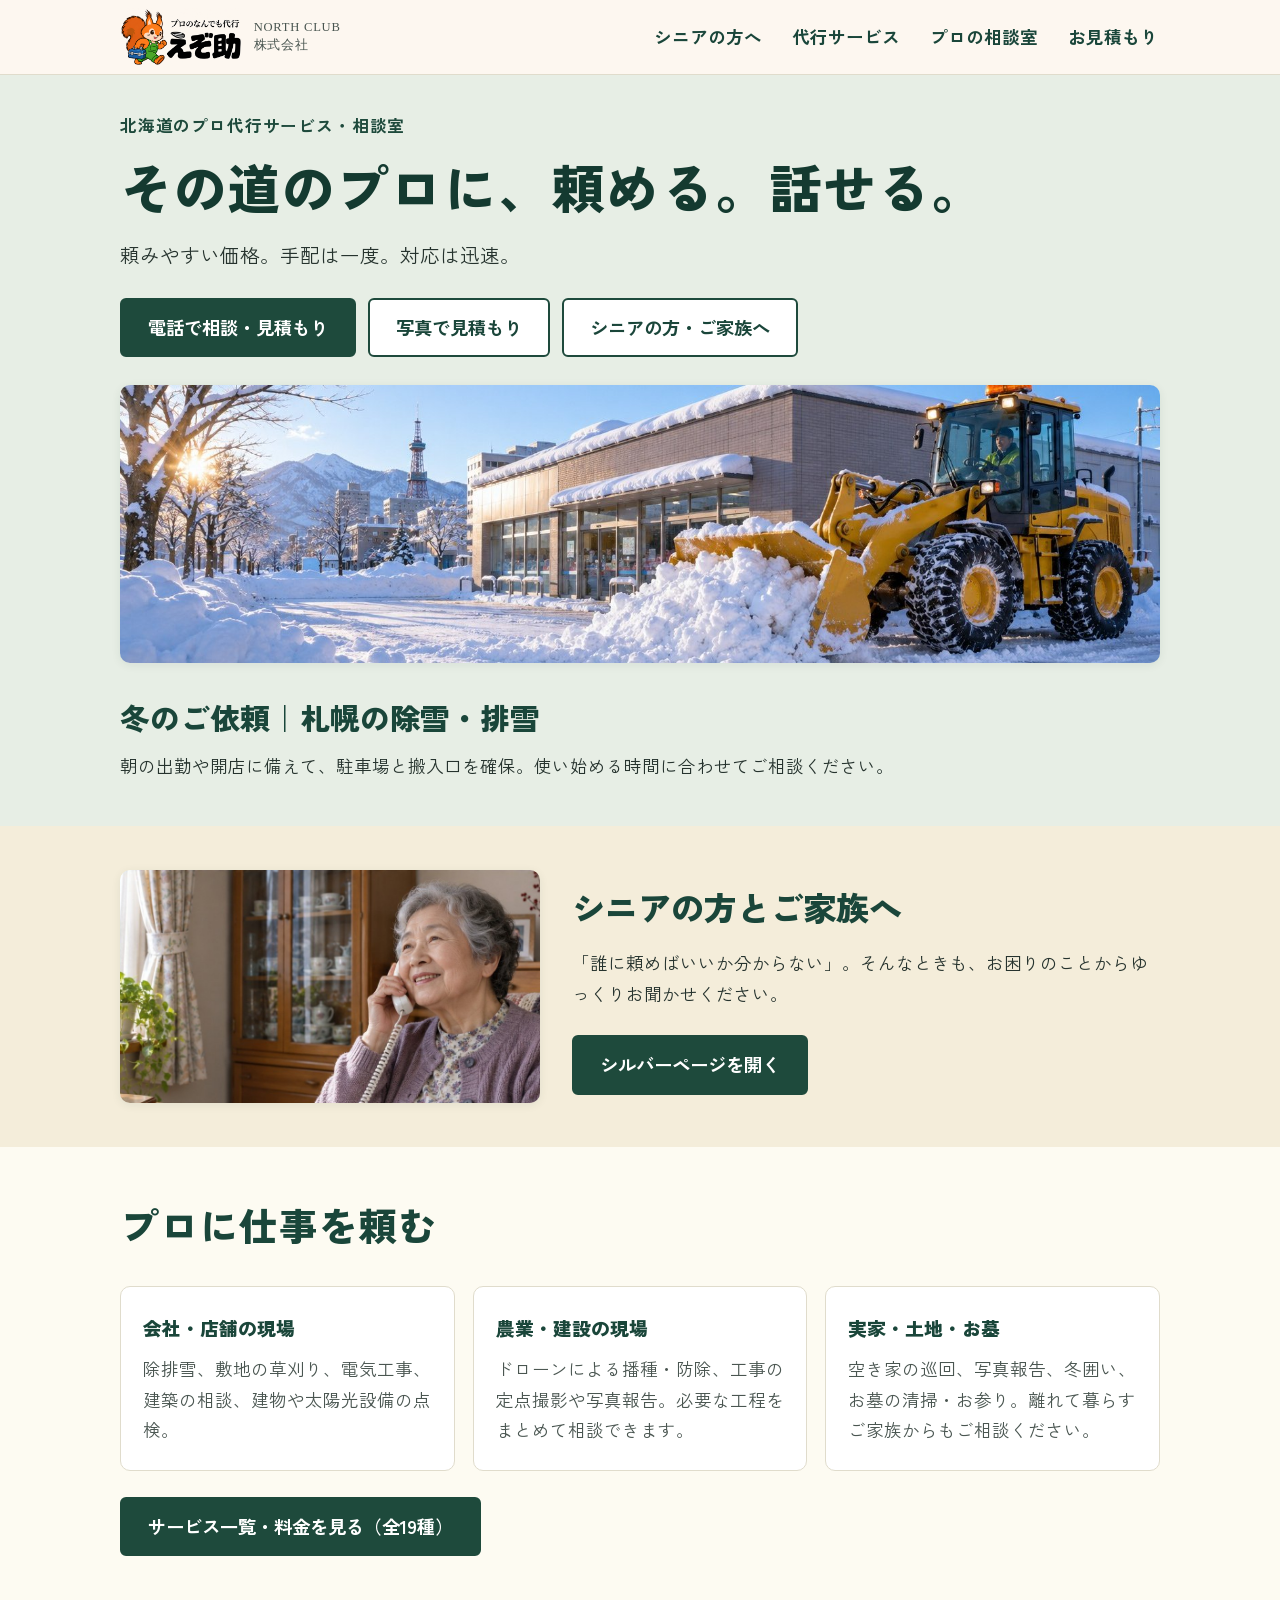
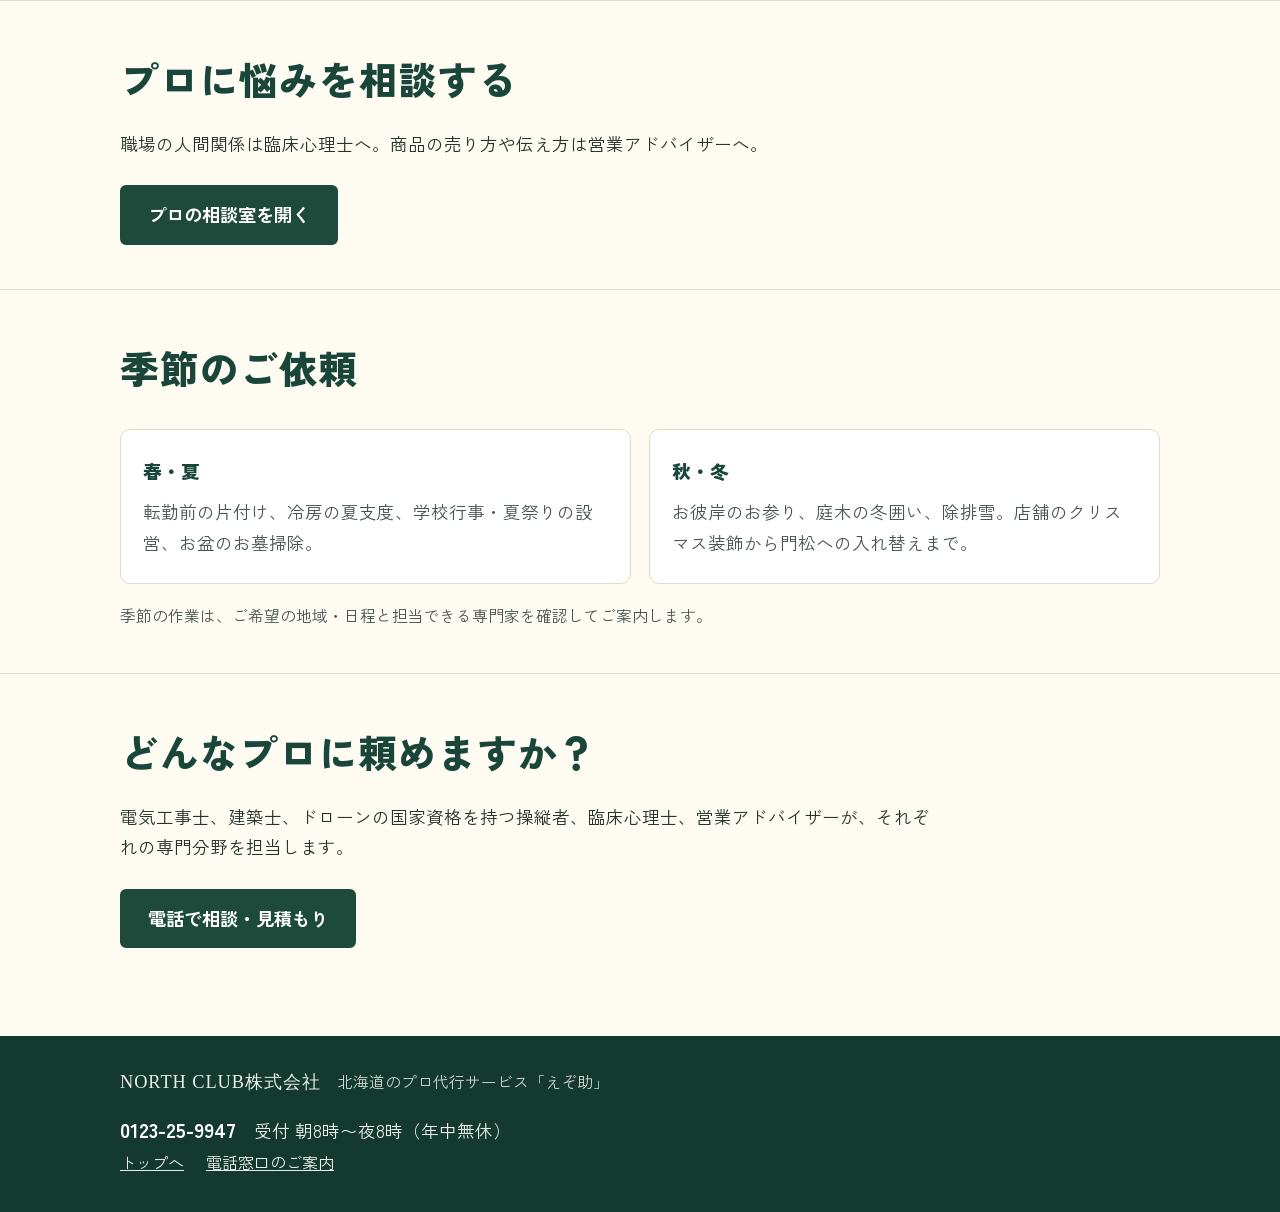
==== commit 44b2457b: "Carry over all Himawari-tai content into the Ezosuke site Add service.html with the full 19-service " ====
--- a/index.html
+++ b/index.html
@@ -25,7 +25,7 @@
       </button>
       <ul class="nav__list" id="navList">
         <li><a href="silver.html">シニアの方へ</a></li>
-        <li><a href="index.html#services" aria-current="page">代行サービス</a></li>
+        <li><a href="service.html">代行サービス</a></li>
         <li><a href="soudan.html">プロの相談室</a></li>
         <li><a href="mitsumori.html">お見積もり</a></li>
       </ul>
@@ -90,6 +90,9 @@
           <p>空き家の巡回、写真報告、冬囲い、お墓の清掃・お参り。離れて暮らすご家族からもご相談ください。</p>
         </div>
       </div>
+      <div class="btn-row">
+        <a class="btn btn--primary" href="service.html">サービス一覧・料金を見る（全19種）</a>
+      </div>
     </div>
   </section>
 
@@ -141,6 +144,7 @@
       <span class="footer__company">NORTH CLUB株式会社</span>
       <span class="footer__tag">北海道のプロ代行サービス「えぞ助」</span>
     </div>
+    <p class="footer__tel"><a href="tel:0123259947">0123-25-9947</a>　受付 朝8時〜夜8時（年中無休）</p>
     <div class="footer__links">
       <a href="index.html">トップへ</a>
       <a href="mitsumori.html#phone">電話窓口のご案内</a>
@@ -148,6 +152,7 @@
   </div>
 </footer>
 
+<a class="sticky-tel" href="tel:0123259947">お電話で相談　0123-25-9947</a>
 <script src="script.js"></script>
 </body>
 </html>
--- a/style.css
+++ b/style.css
@@ -27,20 +27,20 @@
 
 * { margin: 0; padding: 0; box-sizing: border-box; }
 
-html { scroll-behavior: smooth; scroll-padding-top: 96px; }
+html { scroll-behavior: smooth; scroll-padding-top: 96px; font-size: 17.5px; }
+
+/* 文字を大きくする（シニア向け・全ページ共通、remが全て連動） */
+html.text-large { font-size: 20.5px; }
 
 body {
   font-family: var(--font-sans);
-  font-size: 16px;
-  line-height: 1.9;
+  font-size: 1rem;
+  line-height: 1.75;
   color: var(--ink);
   background: var(--paper);
   -webkit-font-smoothing: antialiased;
 }
 
-/* 文字を大きくする（シニア向け・全ページ共通） */
-html.text-large body { font-size: 19px; }
-html.text-large .hero__title { font-size: clamp(2rem, 5.4vw, 3.2rem); }
 
 img { max-width: 100%; display: block; }
 
@@ -93,15 +93,19 @@
 .nav__list {
   display: flex;
   align-items: center;
-  gap: 26px;
+  flex-wrap: wrap;
+  gap: 8px 26px;
   list-style: none;
-}
+  justify-content: flex-end;
+}
+
+.nav__list a { white-space: nowrap; }
 
 .nav__list a {
   text-decoration: none;
   color: var(--green-800);
   font-weight: 700;
-  font-size: 0.95rem;
+  font-size: 1rem;
   padding: 6px 2px;
   border-bottom: 2px solid transparent;
 }
@@ -138,7 +142,7 @@
   padding: 13px 26px;
   border-radius: 6px;
   font-weight: 700;
-  font-size: 0.98rem;
+  font-size: 1.05rem;
   text-decoration: none;
   cursor: pointer;
   border: 2px solid var(--green-700);
@@ -169,16 +173,16 @@
 }
 
 /* ---------- セクション共通 ---------- */
-.section { padding: 64px 0; }
+.section { padding: 44px 0; }
 .section--cream { background: var(--cream); }
 .section--mint { background: var(--green-100); }
 .section--line { border-top: 1px solid var(--line); }
 
 .section__title {
-  font-size: clamp(1.5rem, 3.4vw, 2.1rem);
-  font-weight: 900;
-  color: var(--green-800);
-  margin-bottom: 22px;
+  font-size: clamp(1.6rem, 3.6vw, 2.2rem);
+  font-weight: 900;
+  color: var(--green-800);
+  margin-bottom: 16px;
   letter-spacing: 0.02em;
 }
 
@@ -198,7 +202,7 @@
 /* ---------- ヒーロー（トップ） ---------- */
 .hero {
   background: var(--green-100);
-  padding: 56px 0 64px;
+  padding: 36px 0 44px;
 }
 
 .hero__title {
@@ -210,10 +214,10 @@
   margin-bottom: 14px;
 }
 
-.hero__lead { font-size: 1.05rem; color: var(--ink); }
+.hero__lead { font-size: 1.12rem; color: var(--ink); }
 
 .hero__figure {
-  margin-top: 40px;
+  margin-top: 28px;
   border-radius: var(--radius);
   overflow: hidden;
   box-shadow: var(--shadow);
@@ -248,7 +252,7 @@
 .senior-band__inner {
   display: grid;
   grid-template-columns: minmax(0, 420px) 1fr;
-  gap: 44px;
+  gap: 32px;
   align-items: center;
 }
 
@@ -290,9 +294,7 @@
   margin-bottom: 10px;
 }
 
-.card p { font-size: 0.95rem; color: var(--ink-soft); }
-
-html.text-large .card p { font-size: 1rem; }
+.card p { font-size: 1rem; color: var(--ink-soft); }
 
 .section__note {
   margin-top: 18px;
@@ -372,12 +374,12 @@
 }
 
 /* ---------- シルバーページ ヒーロー ---------- */
-.silver-hero { padding: 56px 0; }
+.silver-hero { padding: 36px 0; }
 
 .silver-hero__inner {
   display: grid;
   grid-template-columns: 1.1fr 1fr;
-  gap: 44px;
+  gap: 32px;
   align-items: center;
 }
 
@@ -463,12 +465,142 @@
   border: 1px solid var(--line);
 }
 
+/* ---------- サービス一覧・料金ページ ---------- */
+.promise-row {
+  display: flex;
+  flex-wrap: wrap;
+  gap: 10px;
+  margin-top: 18px;
+}
+
+.promise {
+  background: #fff;
+  border: 2px solid var(--green-700);
+  color: var(--green-800);
+  border-radius: 999px;
+  padding: 6px 20px;
+  font-weight: 700;
+  font-size: 1rem;
+}
+
+.bubble-grid {
+  display: grid;
+  grid-template-columns: repeat(3, 1fr);
+  gap: 14px;
+  margin-top: 22px;
+}
+
+.bubble {
+  background: #fff;
+  border: 1px solid var(--line);
+  border-radius: 12px;
+  padding: 16px 18px;
+}
+
+.bubble-answer {
+  margin-top: 22px;
+  text-align: center;
+  font-size: 1.3rem;
+  font-weight: 900;
+  color: var(--green-800);
+}
+
+.svc-grid {
+  display: grid;
+  grid-template-columns: repeat(3, 1fr);
+  gap: 16px;
+  margin-top: 24px;
+}
+
+.svc {
+  background: #fff;
+  border: 1px solid var(--line);
+  border-radius: var(--radius);
+  padding: 18px 18px 14px;
+}
+
+.svc--wide { grid-column: 1 / -1; }
+
+.svc h3 {
+  font-size: 1.08rem;
+  font-weight: 900;
+  color: var(--green-800);
+  margin-bottom: 6px;
+}
+
+.svc p { font-size: 0.98rem; color: var(--ink-soft); }
+
+.svc .tags {
+  font-size: 0.95rem;
+  color: var(--green-600);
+  font-weight: 700;
+  margin-top: 8px;
+}
+
+.price-big {
+  background: #fff;
+  border: 2px solid var(--green-700);
+  border-radius: var(--radius);
+  padding: 22px 20px;
+  text-align: center;
+  margin-top: 20px;
+}
+
+.price-big__label { font-weight: 700; color: var(--green-700); }
+
+.price-big strong {
+  font-size: 2.5rem;
+  font-weight: 900;
+  color: var(--green-800);
+  line-height: 1.3;
+}
+
+.price-big__note { font-weight: 700; margin-top: 4px; }
+
+.price-table {
+  width: 100%;
+  border-collapse: collapse;
+  margin-top: 20px;
+  background: #fff;
+}
+
+.price-table th,
+.price-table td {
+  border: 1px solid var(--line);
+  padding: 12px 16px;
+  text-align: left;
+  font-size: 1rem;
+}
+
+.price-table th { background: var(--cream); color: var(--green-900); }
+
+.price-table td:last-child {
+  white-space: nowrap;
+  font-weight: 700;
+  color: var(--green-800);
+  width: 11em;
+}
+
+.tel-hours { font-weight: 700; color: var(--green-800); margin-top: 4px; }
+
+.footer__tel {
+  margin-top: 10px;
+  font-size: 1rem;
+}
+
+.footer__tel a {
+  color: #fff;
+  font-weight: 700;
+  text-decoration: none;
+  font-size: 1.15rem;
+}
+
 /* ---------- フッター ---------- */
 .footer {
   background: var(--green-900);
   color: #E9EFE8;
-  padding: 36px 0 44px;
-  margin-top: 72px;
+  padding: 30px 0 36px;
+  margin-top: 44px;
 }
 
 .footer__brand {
@@ -498,9 +630,34 @@
   font-size: 0.92rem;
 }
 
+/* ---------- スマホ固定の電話ボタン ---------- */
+.sticky-tel {
+  display: none;
+  position: fixed;
+  left: 12px;
+  right: 12px;
+  bottom: 12px;
+  z-index: 110;
+  background: var(--green-700);
+  color: #fff;
+  text-align: center;
+  font-weight: 900;
+  font-size: 1.1rem;
+  text-decoration: none;
+  padding: 14px 10px;
+  border-radius: 999px;
+  box-shadow: 0 4px 14px rgba(20, 58, 48, 0.35);
+}
+
+@media (max-width: 640px) {
+  .sticky-tel { display: block; }
+  body { padding-bottom: 70px; }
+}
+
 /* ---------- レスポンシブ ---------- */
 @media (max-width: 860px) {
   .card-grid--3, .card-grid--4 { grid-template-columns: repeat(2, 1fr); }
+  .svc-grid, .bubble-grid { grid-template-columns: repeat(2, 1fr); }
 
   .senior-band__inner,
   .silver-hero__inner {
@@ -513,9 +670,10 @@
 }
 
 @media (max-width: 640px) {
-  .section { padding: 48px 0; }
-
-  .card-grid--3, .card-grid--2, .card-grid--4 { grid-template-columns: 1fr; }
+  .section { padding: 36px 0; }
+
+  .card-grid--3, .card-grid--2, .card-grid--4,
+  .svc-grid, .bubble-grid { grid-template-columns: 1fr; }
 
   .header__logo img { height: 46px; }
   .header__company { display: none; }
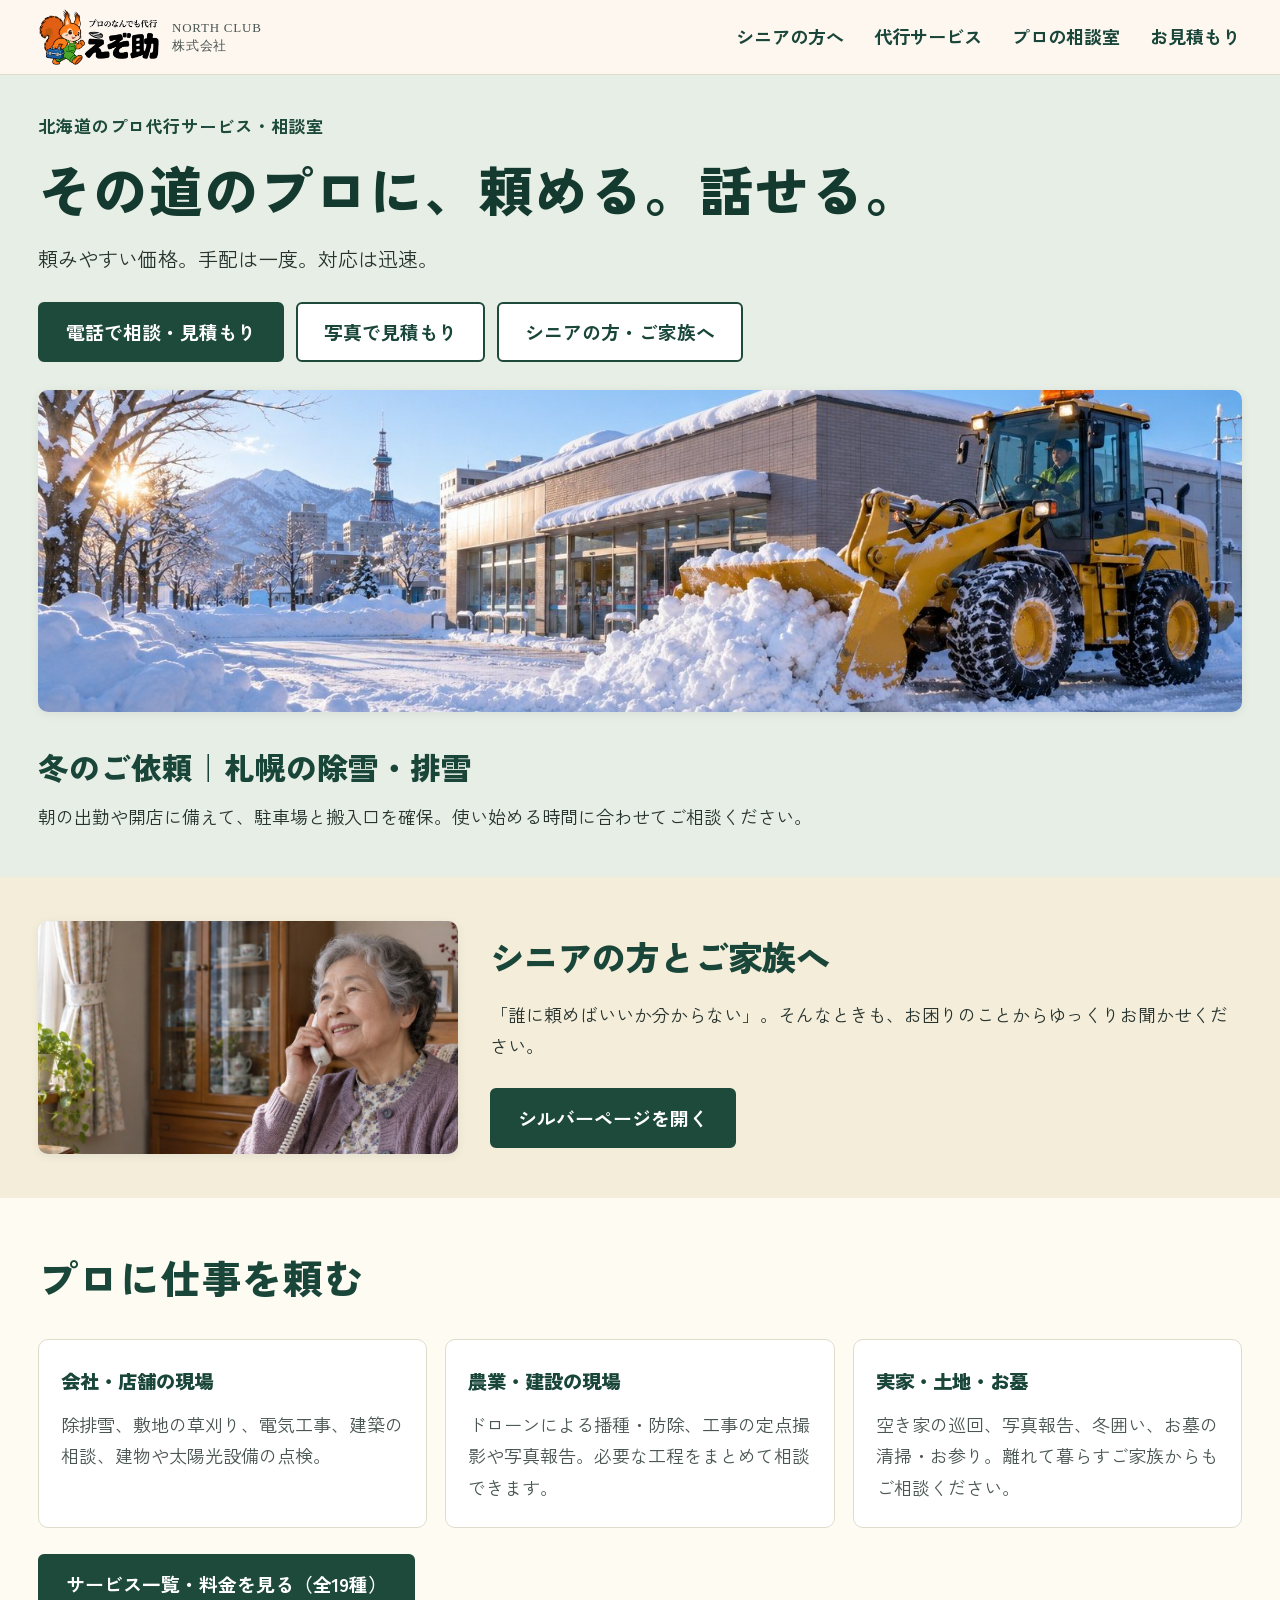
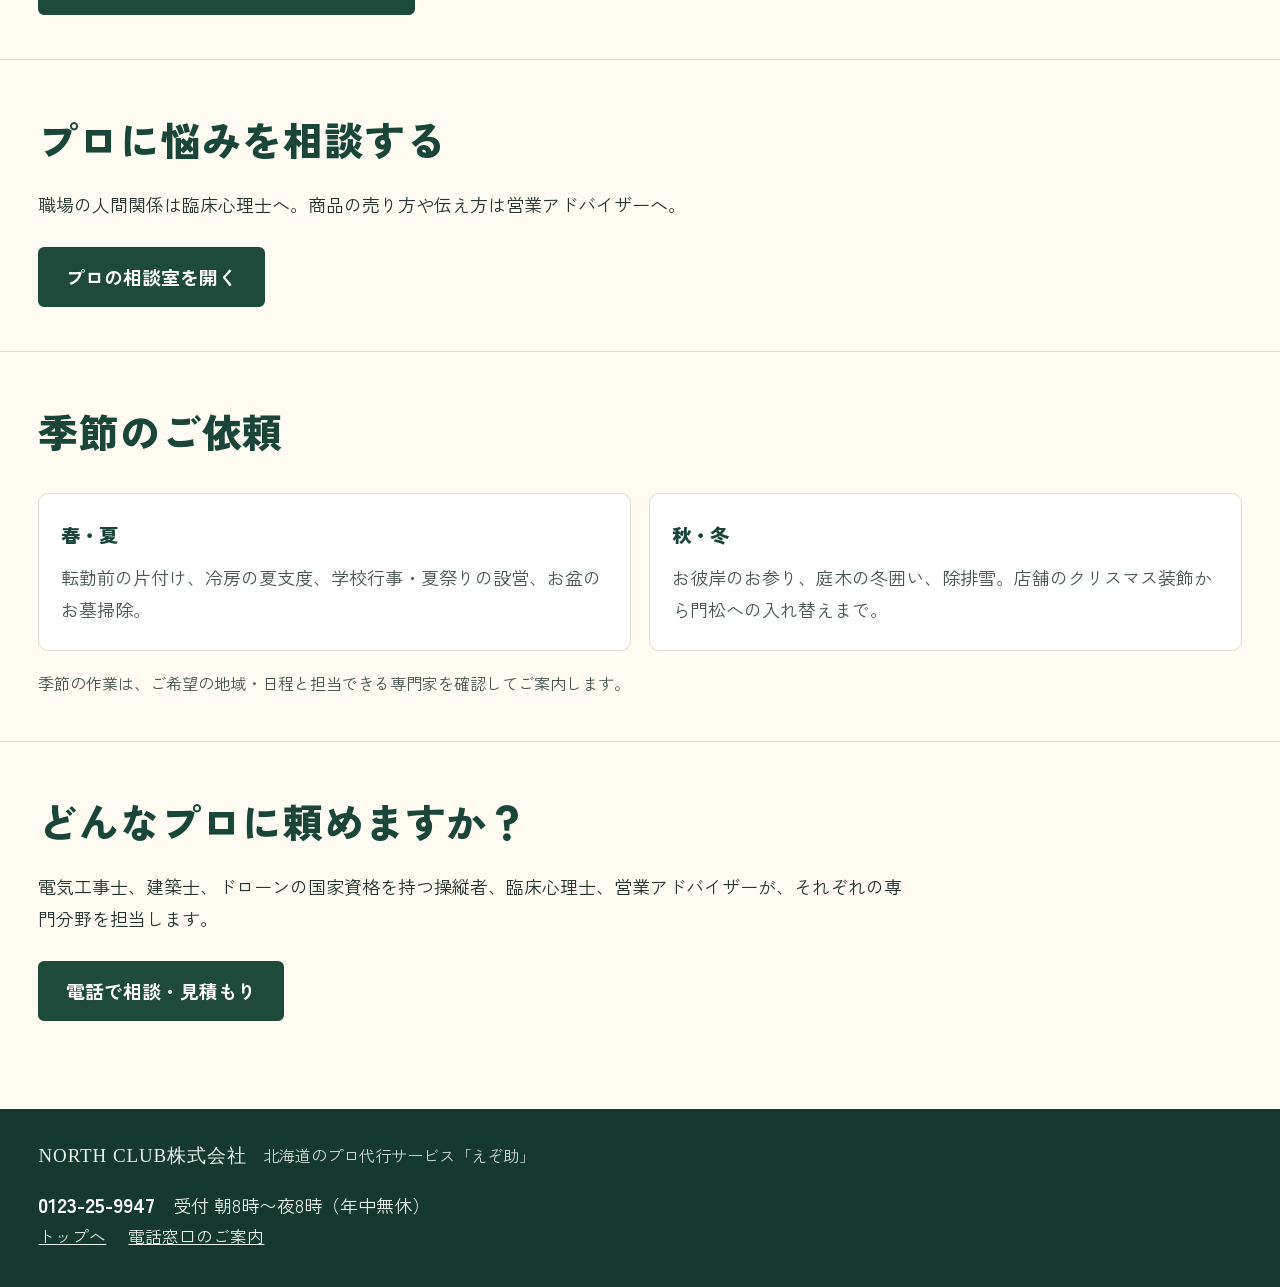
==== commit 87dab6d8: "Widen layout and scale type with viewport on large screens The content column was capped at 1080px, " ====
--- a/index.html
+++ b/index.html
@@ -8,7 +8,7 @@
 <link rel="preconnect" href="https://fonts.googleapis.com" />
 <link rel="preconnect" href="https://fonts.gstatic.com" crossorigin />
 <link href="https://fonts.googleapis.com/css2?family=Zen+Kaku+Gothic+New:wght@400;500;700;900&display=swap" rel="stylesheet" />
-<link rel="stylesheet" href="style.css" />
+<link rel="stylesheet" href="style.css?v=3" />
 <script>if(localStorage.getItem("ezosuke-text-large")==="1"){document.documentElement.classList.add("text-large");}</script>
 </head>
 <body>
--- a/style.css
+++ b/style.css
@@ -27,10 +27,11 @@
 
 * { margin: 0; padding: 0; box-sizing: border-box; }
 
-html { scroll-behavior: smooth; scroll-padding-top: 96px; font-size: 17.5px; }
+/* 画面が広いほど文字も大きく（モバイル17px 〜 ワイド画面22px） */
+html { scroll-behavior: smooth; scroll-padding-top: 96px; font-size: clamp(17px, 11px + 0.55vw, 22px); }
 
 /* 文字を大きくする（シニア向け・全ページ共通、remが全て連動） */
-html.text-large { font-size: 20.5px; }
+html.text-large { font-size: clamp(20px, 13px + 0.65vw, 26px); }
 
 body {
   font-family: var(--font-sans);
@@ -47,9 +48,9 @@
 a { color: var(--green-700); }
 
 .container {
-  max-width: 1080px;
+  max-width: 1440px;
   margin: 0 auto;
-  padding: 0 20px;
+  padding: 0 clamp(20px, 3vw, 48px);
 }
 
 /* ---------- ヘッダー ---------- */
@@ -187,7 +188,7 @@
 }
 
 .section__lead {
-  max-width: 820px;
+  max-width: 48em;
   color: var(--ink);
 }
 
